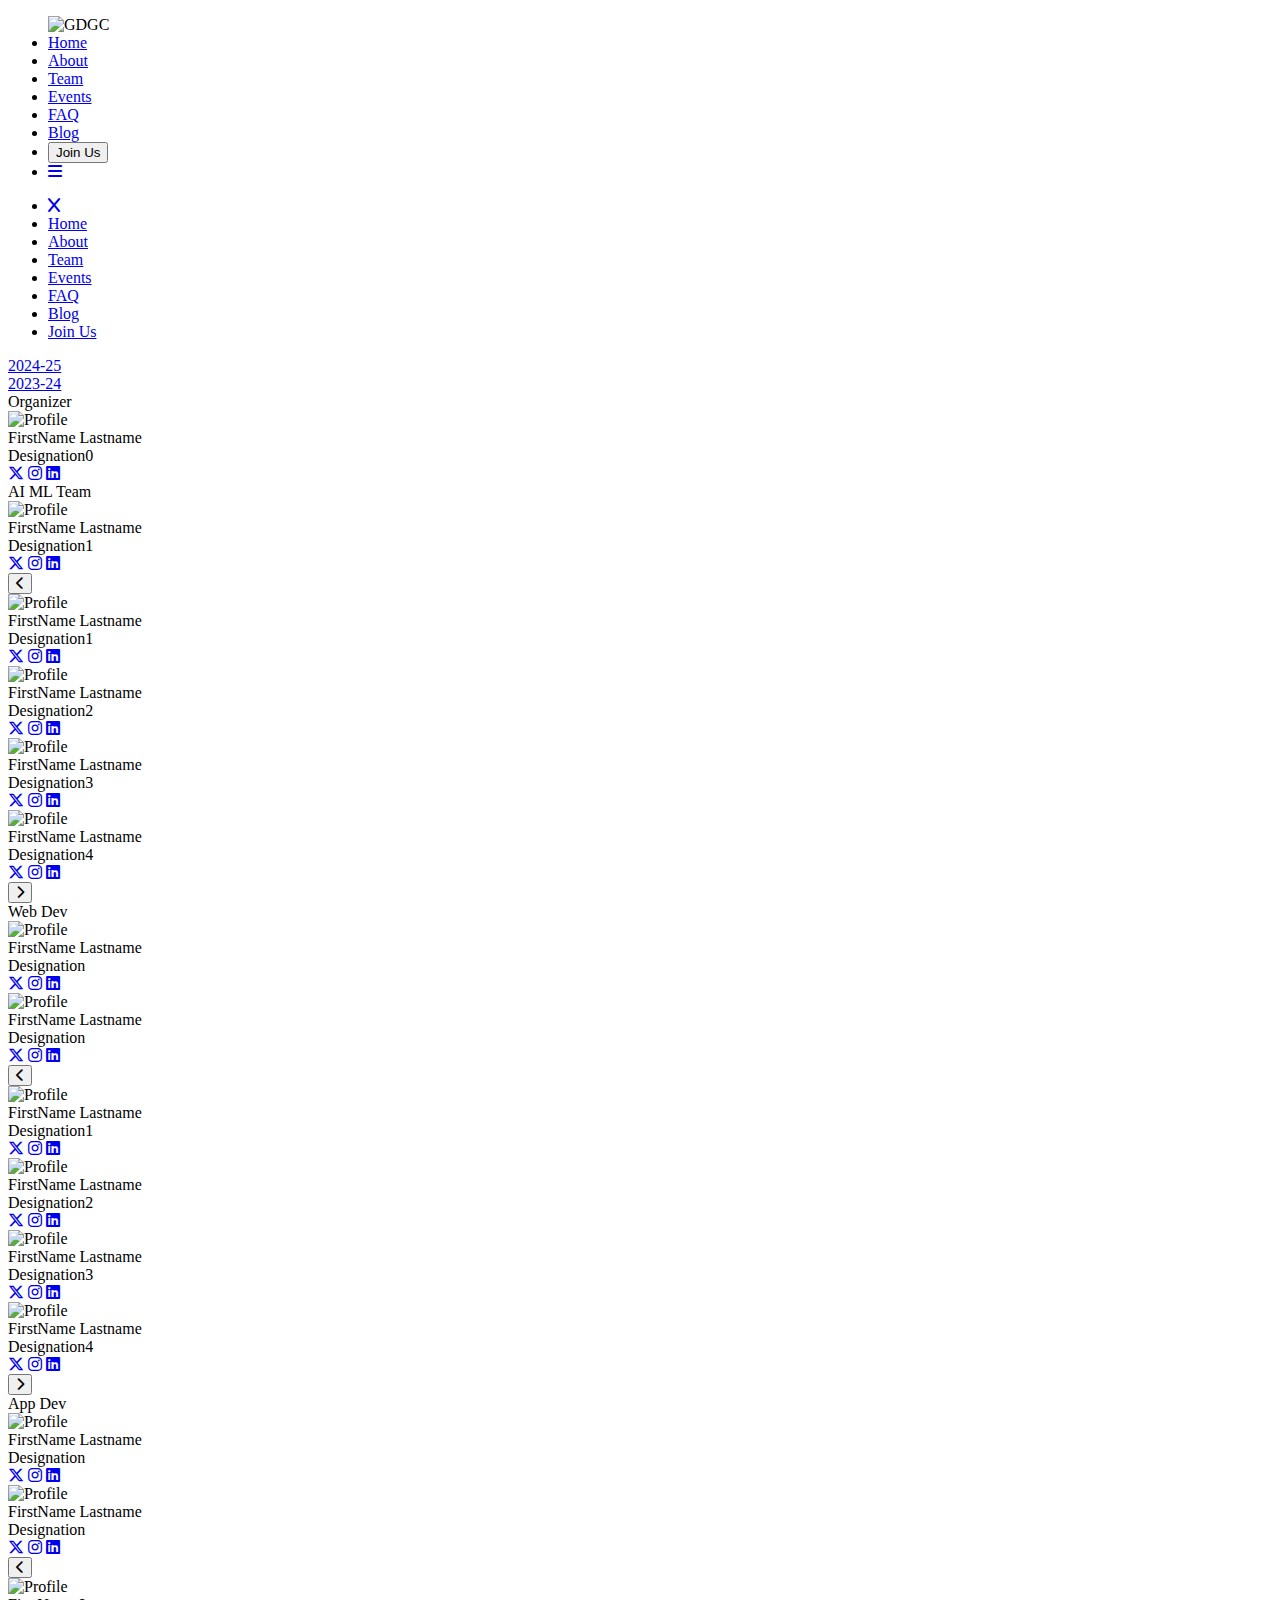
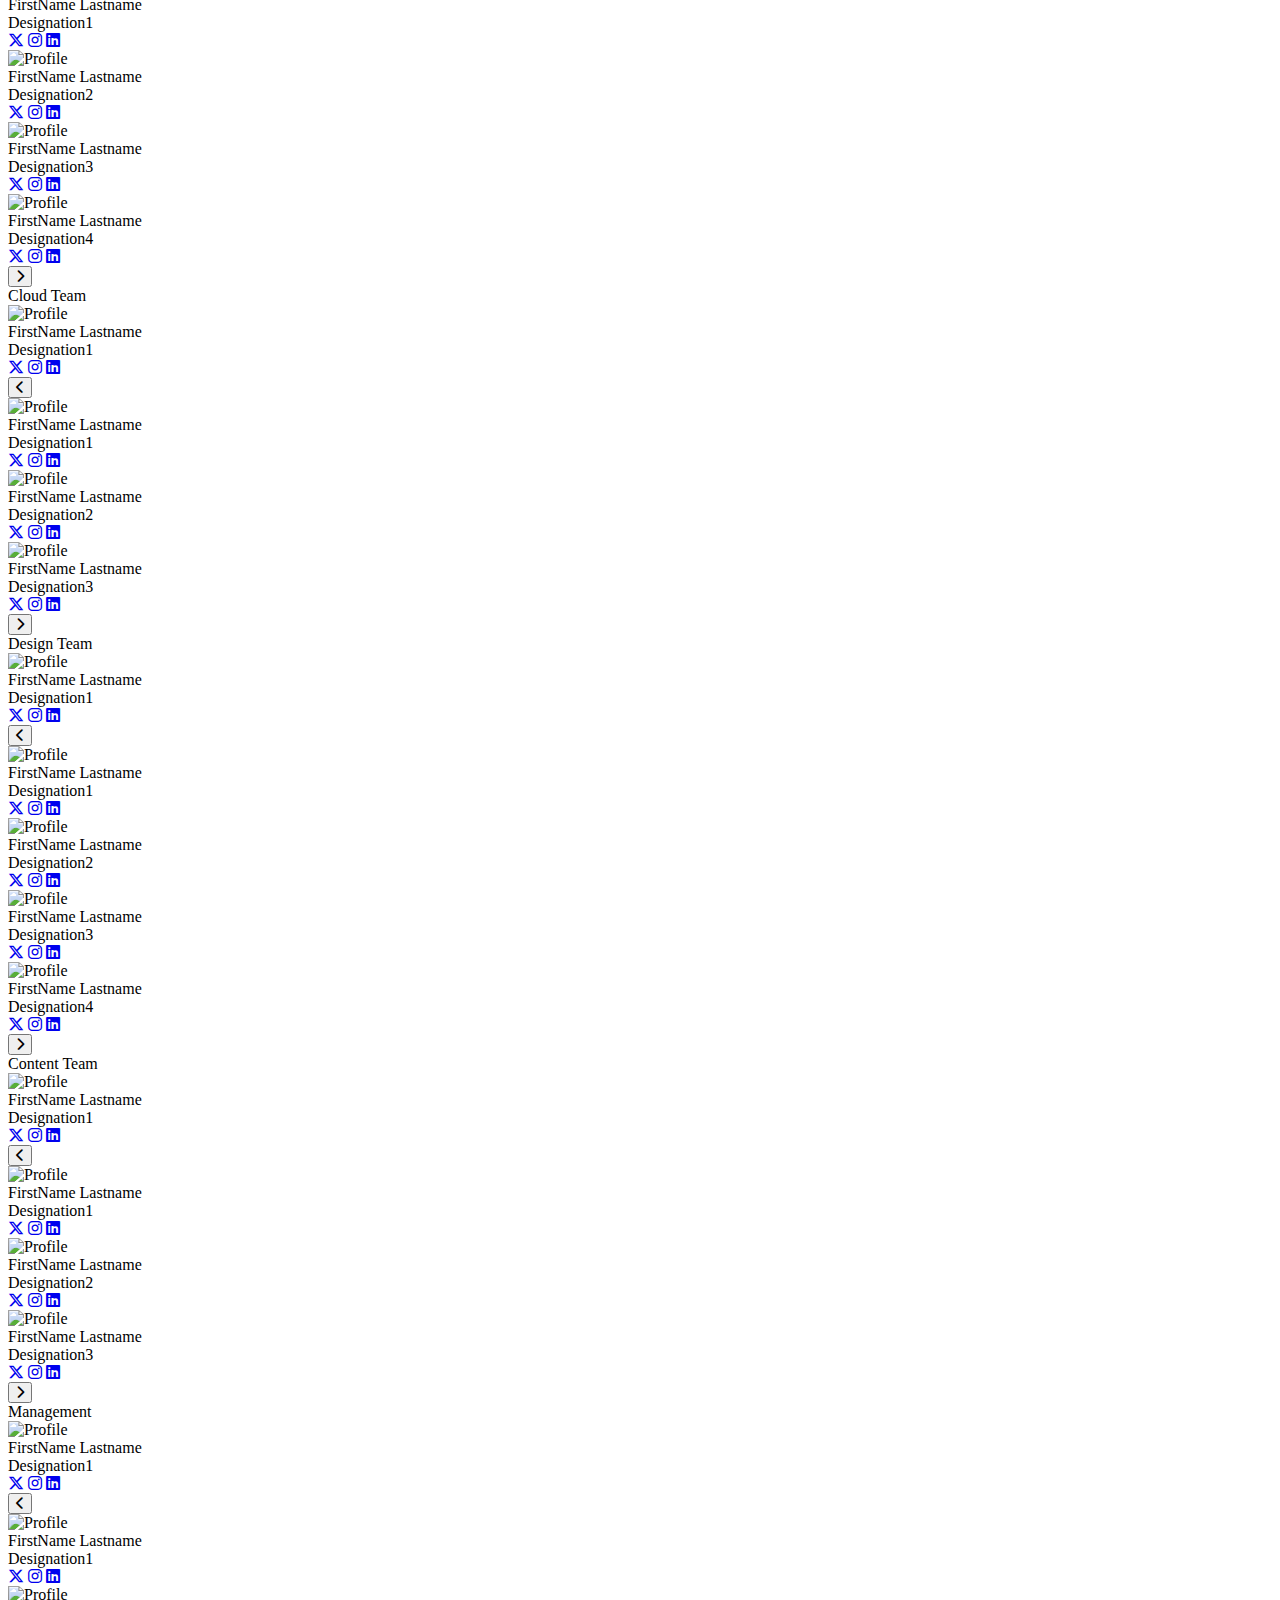
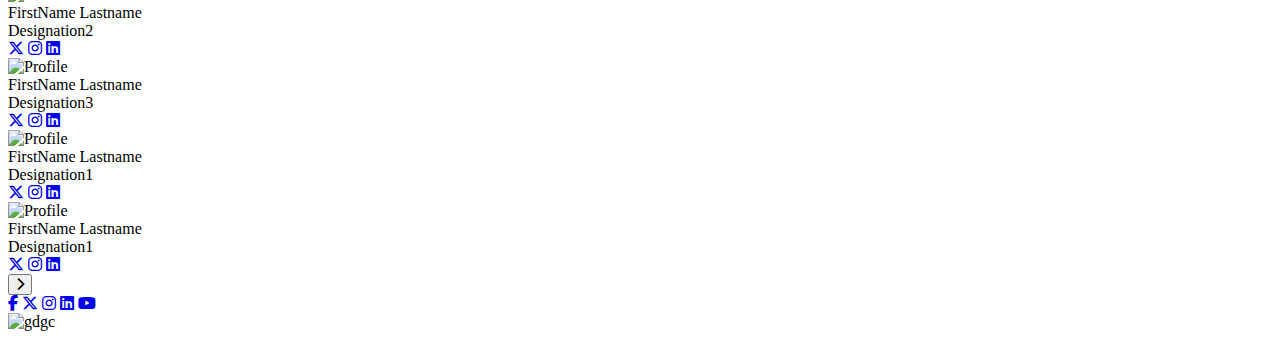
==== indexx.html @ 0f231fc0 "Update indexx.html" ====
<!DOCTYPE html>
<html lang="en">

<head>
    <meta charset="UTF-8">
    <meta name="viewport" content="width=device-width, initial-scale=1.0">
    <title>GDGC TEAM MEMBERS</title>
    <link rel="stylesheet" href="https://cdnjs.cloudflare.com/ajax/libs/font-awesome/6.7.1/css/all.min.css">
    <link rel="stylesheet" href="styles.css">
</head>

<body>

    <div class="header">
        <nav>
            <ul>
                <div class="nav-img">
                    <img src="/images/nav-photo.png" alt="GDGC" />
                </div>
                <li class="hideOnMobile"><a href="index.html" class="active">Home</a></li>
                <li class="hideOnMobile"><a href="#">About</a></li>
                <li class="hideOnMobile"><a href="#">Team</a></li>
                <li class="hideOnMobile"><a href="#">Events</a></li>
                <li class="hideOnMobile"><a href="#">FAQ</a></li>
                <li class="hideOnMobile"><a href="#">Blog</a></li>
                <li class="hideOnMobile">
                    <button>Join Us</button>
                </li>
                <li><a href="#" id="menubar"><i class="fa-solid fa-bars"></i></a></li>
            </ul>

            <ul class="sidebar">
                <li><a href="#" id="closeBtn"><i class="fa-solid fa-x"></i></a></li>
                <li><a href="#">Home</a></li>
                <li><a href="#">About</a></li>
                <li><a href="#">Team</a></li>
                <li><a href="#">Events</a></li>
                <li><a href="#">FAQ</a></li>
                <li><a href="#">Blog</a></li>
                <li><a href="#">Join Us</a></li>
            </ul>
        </nav>
    </div>

    <div class="batches">
        <div class="present">
            <a href="/indexx.html">2024-25</a>
        </div>

        <div class="past">
            <!-- <a href="/prv-batch/prv.html">2023-24</a> -->
            <a href="/prv-batch/prv.html">2023-24</a>

        </div>
    </div>

    <div class="outer-wrapper">

        <div id="wrapper">

            <!-- Organizer -->
            <div class="lead">
                <div class="card-name">
                    Organizer
                </div>

                <div class="card-container">
                    <div class="card blue-card">
                        <div class="card-img">
                            <img src="" alt="Profile">
                        </div>
                        <div class="card-txt">
                            <div class="txt-name">FirstName Lastname</div>
                            <div class="txt-designation">Designation0</div>
                            <div class="txt-logo">
                                <a href="#"><i class="fa-brands fa-x-twitter"></i></a>
                                <a href="#"><i class="fa-brands fa-instagram"></i></a>
                                <a href="#"><i class="fa-brands fa-linkedin"></i></a>
                            </div>
                        </div>
                    </div>
                </div>
            </div>


            <!-- AI-ML Team -->
            <div class="lead">
                <div class="card-name">
                    AI ML Team
                </div>

                <div class="card-container">
                    <div class="card red-card">
                        <div class="card-img">
                            <img src="" alt="Profile">
                        </div>
                        <div class="card-txt">
                            <div class="txt-name">FirstName Lastname</div>
                            <div class="txt-designation">Designation1</div>
                            <div class="txt-logo">
                                <a href="#"><i class="fa-brands fa-x-twitter"></i></a>
                                <a href="#"><i class="fa-brands fa-instagram"></i></a>
                                <a href="#"><i class="fa-brands fa-linkedin"></i></a>
                            </div>
                        </div>
                    </div>
                </div>
            </div>

            <!-- Extended Members -->
            <div class="slider-container">
                <button class="arrow left-arrow" id="left"><i class="fas fa-chevron-left"></i></button>

                <div class="cards-wrapper">
                    <div class="card">
                        <div class="card-img">
                            <img src="" alt="Profile">
                        </div>
                        <div class="card-txt">
                            <div class="txt-name">FirstName Lastname</div>
                            <div class="txt-designation">Designation1</div>
                            <div class="txt-logo">
                                <a href="#"><i class="fa-brands fa-x-twitter"></i></a>
                                <a href="#"><i class="fa-brands fa-instagram"></i></a>
                                <a href="#"><i class="fa-brands fa-linkedin"></i></a>
                            </div>
                        </div>
                    </div>

                    <div class="card">
                        <div class="card-img">
                            <img src="images/pic.jpg" alt="Profile">
                        </div>
                        <div class="card-txt">
                            <div class="txt-name">FirstName Lastname</div>
                            <div class="txt-designation">Designation2</div>
                            <div class="txt-logo">
                                <a href="#"><i class="fa-brands fa-x-twitter"></i></a>
                                <a href="#"><i class="fa-brands fa-instagram"></i></a>
                                <a href="#"><i class="fa-brands fa-linkedin"></i></a>
                            </div>
                        </div>
                    </div>

                    <div class="card">
                        <div class="card-img">
                            <img src="images/pic.jpg" alt="Profile">
                        </div>
                        <div class="card-txt">
                            <div class="txt-name">FirstName Lastname</div>
                            <div class="txt-designation">Designation3</div>
                            <div class="txt-logo">
                                <a href="#"><i class="fa-brands fa-x-twitter"></i></a>
                                <a href="#"><i class="fa-brands fa-instagram"></i></a>
                                <a href="#"><i class="fa-brands fa-linkedin"></i></a>
                            </div>
                        </div>
                    </div>

                    <div class="card">
                        <div class="card-img">
                            <img src="images/pic.jpg" alt="Profile">
                        </div>
                        <div class="card-txt">
                            <div class="txt-name">FirstName Lastname</div>
                            <div class="txt-designation">Designation4</div>
                            <div class="txt-logo">
                                <a href="#"><i class="fa-brands fa-x-twitter"></i></a>
                                <a href="#"><i class="fa-brands fa-instagram"></i></a>
                                <a href="#"><i class="fa-brands fa-linkedin"></i></a>
                            </div>
                        </div>
                    </div>

                </div>

                <button class="arrow right-arrow" id="right"><i class="fas fa-chevron-right"></i></button>
            </div>


            <!-- Web Team -->
            <div class="lead">
                <div class="card-name">
                    Web Dev
                </div>

                <div class="card-container">
                    <div class="card yellow-card">
                        <div class="card-img">
                            <img src="" alt="Profile">
                        </div>
                        <div class="card-txt">
                            <div class="txt-name">FirstName Lastname</div>
                            <div class="txt-designation">Designation</div>
                            <div class="txt-logo">
                                <a href="#"><i class="fa-brands fa-x-twitter"></i></a>
                                <a href="#"><i class="fa-brands fa-instagram"></i></a>
                                <a href="#"><i class="fa-brands fa-linkedin"></i></a>
                            </div>
                        </div>
                    </div>

                    <div class="card yellow-card">
                        <div class="card-img">
                            <img src="" alt="Profile">
                        </div>
                        <div class="card-txt">
                            <div class="txt-name">FirstName Lastname</div>
                            <div class="txt-designation">Designation</div>
                            <div class="txt-logo">
                                <a href="#"><i class="fa-brands fa-x-twitter"></i></a>
                                <a href="#"><i class="fa-brands fa-instagram"></i></a>
                                <a href="#"><i class="fa-brands fa-linkedin"></i></a>
                            </div>
                        </div>
                    </div>
                </div>


            </div>

            <!-- Extended Members -->
            <div class="slider-container">
                <button class="arrow left-arrow" id="left"><i class="fas fa-chevron-left"></i></button>

                <div class="cards-wrapper">
                    <div class="card">
                        <div class="card-img">
                            <img src="" alt="Profile">
                        </div>
                        <div class="card-txt">
                            <div class="txt-name">FirstName Lastname</div>
                            <div class="txt-designation">Designation1</div>
                            <div class="txt-logo">
                                <a href="#"><i class="fa-brands fa-x-twitter"></i></a>
                                <a href="#"><i class="fa-brands fa-instagram"></i></a>
                                <a href="#"><i class="fa-brands fa-linkedin"></i></a>
                            </div>
                        </div>
                    </div>

                    <div class="card">
                        <div class="card-img">
                            <img src="images/pic.jpg" alt="Profile">
                        </div>
                        <div class="card-txt">
                            <div class="txt-name">FirstName Lastname</div>
                            <div class="txt-designation">Designation2</div>
                            <div class="txt-logo">
                                <a href="#"><i class="fa-brands fa-x-twitter"></i></a>
                                <a href="#"><i class="fa-brands fa-instagram"></i></a>
                                <a href="#"><i class="fa-brands fa-linkedin"></i></a>
                            </div>
                        </div>
                    </div>

                    <div class="card">
                        <div class="card-img">
                            <img src="images/pic.jpg" alt="Profile">
                        </div>
                        <div class="card-txt">
                            <div class="txt-name">FirstName Lastname</div>
                            <div class="txt-designation">Designation3</div>
                            <div class="txt-logo">
                                <a href="#"><i class="fa-brands fa-x-twitter"></i></a>
                                <a href="#"><i class="fa-brands fa-instagram"></i></a>
                                <a href="#"><i class="fa-brands fa-linkedin"></i></a>
                            </div>
                        </div>
                    </div>

                    <div class="card">
                        <div class="card-img">
                            <img src="images/pic.jpg" alt="Profile">
                        </div>
                        <div class="card-txt">
                            <div class="txt-name">FirstName Lastname</div>
                            <div class="txt-designation">Designation4</div>
                            <div class="txt-logo">
                                <a href="#"><i class="fa-brands fa-x-twitter"></i></a>
                                <a href="#"><i class="fa-brands fa-instagram"></i></a>
                                <a href="#"><i class="fa-brands fa-linkedin"></i></a>
                            </div>
                        </div>
                    </div>

                </div>

                <button class="arrow right-arrow" id="right"><i class="fas fa-chevron-right"></i></button>
            </div>


            <!-- App Team -->
            <div class="lead">
                <div class="card-name">
                    App Dev
                </div>

                <div class="card-container">
                    <div class="card green-card">
                        <div class="card-img">
                            <img src="" alt="Profile">
                        </div>
                        <div class="card-txt">
                            <div class="txt-name">FirstName Lastname</div>
                            <div class="txt-designation">Designation</div>
                            <div class="txt-logo">
                                <a href="#"><i class="fa-brands fa-x-twitter"></i></a>
                                <a href="#"><i class="fa-brands fa-instagram"></i></a>
                                <a href="#"><i class="fa-brands fa-linkedin"></i></a>
                            </div>
                        </div>
                    </div>

                    <div class="card green-card">
                        <div class="card-img">
                            <img src="" alt="Profile">
                        </div>
                        <div class="card-txt">
                            <div class="txt-name">FirstName Lastname</div>
                            <div class="txt-designation">Designation</div>
                            <div class="txt-logo">
                                <a href="#"><i class="fa-brands fa-x-twitter"></i></a>
                                <a href="#"><i class="fa-brands fa-instagram"></i></a>
                                <a href="#"><i class="fa-brands fa-linkedin"></i></a>
                            </div>
                        </div>
                    </div>
                </div>


            </div>

            <!-- Extended Members -->
            <div class="slider-container">
                <button class="arrow left-arrow" id="left"><i class="fas fa-chevron-left"></i></button>

                <div class="cards-wrapper">
                    <div class="card">
                        <div class="card-img">
                            <img src="" alt="Profile">
                        </div>
                        <div class="card-txt">
                            <div class="txt-name">FirstName Lastname</div>
                            <div class="txt-designation">Designation1</div>
                            <div class="txt-logo">
                                <a href="#"><i class="fa-brands fa-x-twitter"></i></a>
                                <a href="#"><i class="fa-brands fa-instagram"></i></a>
                                <a href="#"><i class="fa-brands fa-linkedin"></i></a>
                            </div>
                        </div>
                    </div>

                    <div class="card">
                        <div class="card-img">
                            <img src="images/pic.jpg" alt="Profile">
                        </div>
                        <div class="card-txt">
                            <div class="txt-name">FirstName Lastname</div>
                            <div class="txt-designation">Designation2</div>
                            <div class="txt-logo">
                                <a href="#"><i class="fa-brands fa-x-twitter"></i></a>
                                <a href="#"><i class="fa-brands fa-instagram"></i></a>
                                <a href="#"><i class="fa-brands fa-linkedin"></i></a>
                            </div>
                        </div>
                    </div>

                    <div class="card">
                        <div class="card-img">
                            <img src="images/pic.jpg" alt="Profile">
                        </div>
                        <div class="card-txt">
                            <div class="txt-name">FirstName Lastname</div>
                            <div class="txt-designation">Designation3</div>
                            <div class="txt-logo">
                                <a href="#"><i class="fa-brands fa-x-twitter"></i></a>
                                <a href="#"><i class="fa-brands fa-instagram"></i></a>
                                <a href="#"><i class="fa-brands fa-linkedin"></i></a>
                            </div>
                        </div>
                    </div>

                    <div class="card">
                        <div class="card-img">
                            <img src="images/pic.jpg" alt="Profile">
                        </div>
                        <div class="card-txt">
                            <div class="txt-name">FirstName Lastname</div>
                            <div class="txt-designation">Designation4</div>
                            <div class="txt-logo">
                                <a href="#"><i class="fa-brands fa-x-twitter"></i></a>
                                <a href="#"><i class="fa-brands fa-instagram"></i></a>
                                <a href="#"><i class="fa-brands fa-linkedin"></i></a>
                            </div>
                        </div>
                    </div>

                </div>

                <button class="arrow right-arrow" id="right"><i class="fas fa-chevron-right"></i></button>
            </div>


            <!-- Cloud Team -->
            <div class="lead">
                <div class="card-name">
                    Cloud Team
                </div>

                <div class="card-container">
                    <div class="card blue-card">
                        <div class="card-img">
                            <img src="" alt="Profile">
                        </div>
                        <div class="card-txt">
                            <div class="txt-name">FirstName Lastname</div>
                            <div class="txt-designation">Designation1</div>
                            <div class="txt-logo">
                                <a href="#"><i class="fa-brands fa-x-twitter"></i></a>
                                <a href="#"><i class="fa-brands fa-instagram"></i></a>
                                <a href="#"><i class="fa-brands fa-linkedin"></i></a>
                            </div>
                        </div>
                    </div>
                </div>
            </div>

            <!-- Extended Members -->
            <div class="slider-container">
                <button class="arrow left-arrow" id="left"><i class="fas fa-chevron-left"></i></button>

                <div class="cards-wrapper">
                    <div class="card">
                        <div class="card-img">
                            <img src="" alt="Profile">
                        </div>
                        <div class="card-txt">
                            <div class="txt-name">FirstName Lastname</div>
                            <div class="txt-designation">Designation1</div>
                            <div class="txt-logo">
                                <a href="#"><i class="fa-brands fa-x-twitter"></i></a>
                                <a href="#"><i class="fa-brands fa-instagram"></i></a>
                                <a href="#"><i class="fa-brands fa-linkedin"></i></a>
                            </div>
                        </div>
                    </div>

                    <div class="card">
                        <div class="card-img">
                            <img src="images/pic.jpg" alt="Profile">
                        </div>
                        <div class="card-txt">
                            <div class="txt-name">FirstName Lastname</div>
                            <div class="txt-designation">Designation2</div>
                            <div class="txt-logo">
                                <a href="#"><i class="fa-brands fa-x-twitter"></i></a>
                                <a href="#"><i class="fa-brands fa-instagram"></i></a>
                                <a href="#"><i class="fa-brands fa-linkedin"></i></a>
                            </div>
                        </div>
                    </div>

                    <div class="card">
                        <div class="card-img">
                            <img src="images/pic.jpg" alt="Profile">
                        </div>
                        <div class="card-txt">
                            <div class="txt-name">FirstName Lastname</div>
                            <div class="txt-designation">Designation3</div>
                            <div class="txt-logo">
                                <a href="#"><i class="fa-brands fa-x-twitter"></i></a>
                                <a href="#"><i class="fa-brands fa-instagram"></i></a>
                                <a href="#"><i class="fa-brands fa-linkedin"></i></a>
                            </div>
                        </div>
                    </div>
                </div>

                <button class="arrow right-arrow" id="right"><i class="fas fa-chevron-right"></i></button>
            </div>


            <!-- Design Team -->
            <div class="lead">
                <div class="card-name">
                    Design Team
                </div>

                <div class="card-container">
                    <div class="card yellow-card">
                        <div class="card-img">
                            <img src="" alt="Profile">
                        </div>
                        <div class="card-txt">
                            <div class="txt-name">FirstName Lastname</div>
                            <div class="txt-designation">Designation1</div>
                            <div class="txt-logo">
                                <a href="#"><i class="fa-brands fa-x-twitter"></i></a>
                                <a href="#"><i class="fa-brands fa-instagram"></i></a>
                                <a href="#"><i class="fa-brands fa-linkedin"></i></a>
                            </div>
                        </div>
                    </div>
                </div>
            </div>

            <!-- Extended Members -->
            <div class="slider-container">
                <button class="arrow left-arrow" id="left"><i class="fas fa-chevron-left"></i></button>

                <div class="cards-wrapper">
                    <div class="card">
                        <div class="card-img">
                            <img src="" alt="Profile">
                        </div>
                        <div class="card-txt">
                            <div class="txt-name">FirstName Lastname</div>
                            <div class="txt-designation">Designation1</div>
                            <div class="txt-logo">
                                <a href="#"><i class="fa-brands fa-x-twitter"></i></a>
                                <a href="#"><i class="fa-brands fa-instagram"></i></a>
                                <a href="#"><i class="fa-brands fa-linkedin"></i></a>
                            </div>
                        </div>
                    </div>

                    <div class="card">
                        <div class="card-img">
                            <img src="images/pic.jpg" alt="Profile">
                        </div>
                        <div class="card-txt">
                            <div class="txt-name">FirstName Lastname</div>
                            <div class="txt-designation">Designation2</div>
                            <div class="txt-logo">
                                <a href="#"><i class="fa-brands fa-x-twitter"></i></a>
                                <a href="#"><i class="fa-brands fa-instagram"></i></a>
                                <a href="#"><i class="fa-brands fa-linkedin"></i></a>
                            </div>
                        </div>
                    </div>

                    <div class="card">
                        <div class="card-img">
                            <img src="images/pic.jpg" alt="Profile">
                        </div>
                        <div class="card-txt">
                            <div class="txt-name">FirstName Lastname</div>
                            <div class="txt-designation">Designation3</div>
                            <div class="txt-logo">
                                <a href="#"><i class="fa-brands fa-x-twitter"></i></a>
                                <a href="#"><i class="fa-brands fa-instagram"></i></a>
                                <a href="#"><i class="fa-brands fa-linkedin"></i></a>
                            </div>
                        </div>
                    </div>

                    <div class="card">
                        <div class="card-img">
                            <img src="images/pic.jpg" alt="Profile">
                        </div>
                        <div class="card-txt">
                            <div class="txt-name">FirstName Lastname</div>
                            <div class="txt-designation">Designation4</div>
                            <div class="txt-logo">
                                <a href="#"><i class="fa-brands fa-x-twitter"></i></a>
                                <a href="#"><i class="fa-brands fa-instagram"></i></a>
                                <a href="#"><i class="fa-brands fa-linkedin"></i></a>
                            </div>
                        </div>
                    </div>

                </div>

                <button class="arrow right-arrow" id="right"><i class="fas fa-chevron-right"></i></button>
            </div>


            <!-- Content Team -->
            <div class="lead">
                <div class="card-name">
                    Content Team
                </div>

                <div class="card-container">
                    <div class="card red-card">
                        <div class="card-img">
                            <img src="" alt="Profile">
                        </div>
                        <div class="card-txt">
                            <div class="txt-name">FirstName Lastname</div>
                            <div class="txt-designation">Designation1</div>
                            <div class="txt-logo">
                                <a href="#"><i class="fa-brands fa-x-twitter"></i></a>
                                <a href="#"><i class="fa-brands fa-instagram"></i></a>
                                <a href="#"><i class="fa-brands fa-linkedin"></i></a>
                            </div>
                        </div>
                    </div>
                </div>
            </div>

            <!-- Extended Members -->
            <div class="slider-container">
                <button class="arrow left-arrow" id="left"><i class="fas fa-chevron-left"></i></button>

                <div class="cards-wrapper">
                    <div class="card">
                        <div class="card-img">
                            <img src="" alt="Profile">
                        </div>
                        <div class="card-txt">
                            <div class="txt-name">FirstName Lastname</div>
                            <div class="txt-designation">Designation1</div>
                            <div class="txt-logo">
                                <a href="#"><i class="fa-brands fa-x-twitter"></i></a>
                                <a href="#"><i class="fa-brands fa-instagram"></i></a>
                                <a href="#"><i class="fa-brands fa-linkedin"></i></a>
                            </div>
                        </div>
                    </div>

                    <div class="card">
                        <div class="card-img">
                            <img src="images/pic.jpg" alt="Profile">
                        </div>
                        <div class="card-txt">
                            <div class="txt-name">FirstName Lastname</div>
                            <div class="txt-designation">Designation2</div>
                            <div class="txt-logo">
                                <a href="#"><i class="fa-brands fa-x-twitter"></i></a>
                                <a href="#"><i class="fa-brands fa-instagram"></i></a>
                                <a href="#"><i class="fa-brands fa-linkedin"></i></a>
                            </div>
                        </div>
                    </div>

                    <div class="card">
                        <div class="card-img">
                            <img src="images/pic.jpg" alt="Profile">
                        </div>
                        <div class="card-txt">
                            <div class="txt-name">FirstName Lastname</div>
                            <div class="txt-designation">Designation3</div>
                            <div class="txt-logo">
                                <a href="#"><i class="fa-brands fa-x-twitter"></i></a>
                                <a href="#"><i class="fa-brands fa-instagram"></i></a>
                                <a href="#"><i class="fa-brands fa-linkedin"></i></a>
                            </div>
                        </div>
                    </div>
                </div>

                <button class="arrow right-arrow" id="right"><i class="fas fa-chevron-right"></i></button>
            </div>


            <!-- Management Team -->
            <div class="lead">
                <div class="card-name">
                    Management
                </div>

                <div class="card-container">
                    <div class="card green-card">
                        <div class="card-img">
                            <img src="" alt="Profile">
                        </div>
                        <div class="card-txt">
                            <div class="txt-name">FirstName Lastname</div>
                            <div class="txt-designation">Designation1</div>
                            <div class="txt-logo">
                                <a href="#"><i class="fa-brands fa-x-twitter"></i></a>
                                <a href="#"><i class="fa-brands fa-instagram"></i></a>
                                <a href="#"><i class="fa-brands fa-linkedin"></i></a>
                            </div>
                        </div>
                    </div>
                </div>
            </div>

            <!-- Extended Members -->
            <div class="slider-container">
                <button class="arrow left-arrow" id="left"><i class="fas fa-chevron-left"></i></button>

                <div class="cards-wrapper">
                    <div class="card">
                        <div class="card-img">
                            <img src="" alt="Profile">
                        </div>
                        <div class="card-txt">
                            <div class="txt-name">FirstName Lastname</div>
                            <div class="txt-designation">Designation1</div>
                            <div class="txt-logo">
                                <a href="#"><i class="fa-brands fa-x-twitter"></i></a>
                                <a href="#"><i class="fa-brands fa-instagram"></i></a>
                                <a href="#"><i class="fa-brands fa-linkedin"></i></a>
                            </div>
                        </div>
                    </div>

                    <div class="card">
                        <div class="card-img">
                            <img src="images/pic.jpg" alt="Profile">
                        </div>
                        <div class="card-txt">
                            <div class="txt-name">FirstName Lastname</div>
                            <div class="txt-designation">Designation2</div>
                            <div class="txt-logo">
                                <a href="#"><i class="fa-brands fa-x-twitter"></i></a>
                                <a href="#"><i class="fa-brands fa-instagram"></i></a>
                                <a href="#"><i class="fa-brands fa-linkedin"></i></a>
                            </div>
                        </div>
                    </div>

                    <div class="card">
                        <div class="card-img">
                            <img src="images/pic.jpg" alt="Profile">
                        </div>
                        <div class="card-txt">
                            <div class="txt-name">FirstName Lastname</div>
                            <div class="txt-designation">Designation3</div>
                            <div class="txt-logo">
                                <a href="#"><i class="fa-brands fa-x-twitter"></i></a>
                                <a href="#"><i class="fa-brands fa-instagram"></i></a>
                                <a href="#"><i class="fa-brands fa-linkedin"></i></a>
                            </div>
                        </div>
                    </div>

                    <div class="card">
                        <div class="card-img">
                            <img src="" alt="Profile">
                        </div>
                        <div class="card-txt">
                            <div class="txt-name">FirstName Lastname</div>
                            <div class="txt-designation">Designation1</div>
                            <div class="txt-logo">
                                <a href="#"><i class="fa-brands fa-x-twitter"></i></a>
                                <a href="#"><i class="fa-brands fa-instagram"></i></a>
                                <a href="#"><i class="fa-brands fa-linkedin"></i></a>
                            </div>
                        </div>
                    </div>

                    <div class="card">
                        <div class="card-img">
                            <img src="" alt="Profile">
                        </div>
                        <div class="card-txt">
                            <div class="txt-name">FirstName Lastname</div>
                            <div class="txt-designation">Designation1</div>
                            <div class="txt-logo">
                                <a href="#"><i class="fa-brands fa-x-twitter"></i></a>
                                <a href="#"><i class="fa-brands fa-instagram"></i></a>
                                <a href="#"><i class="fa-brands fa-linkedin"></i></a>
                            </div>
                        </div>
                    </div>
                </div>

                <button class="arrow right-arrow" id="right"><i class="fas fa-chevron-right"></i></button>
            </div>

        </div>

    </div>

    <div class="footer">
        <div class="footer-icons">
            <a href="#"><i class="fa-brands fa-facebook-f"></i></a>
            <a href="#"><i class="fa-brands fa-x-twitter"></i></a>
            <a href="#"><i class="fa-brands fa-instagram"></i></a>
            <a href="#"><i class="fa-brands fa-linkedin"></i></a>
            <a href="#"><i class="fa-brands fa-youtube"></i></a>
        </div>
        <div class="footer-pic">
            <img src="images/footer-pic.png" alt="gdgc">
        </div>
    </div>

    <script src="scriptt.js"></script>

</body>

</html>
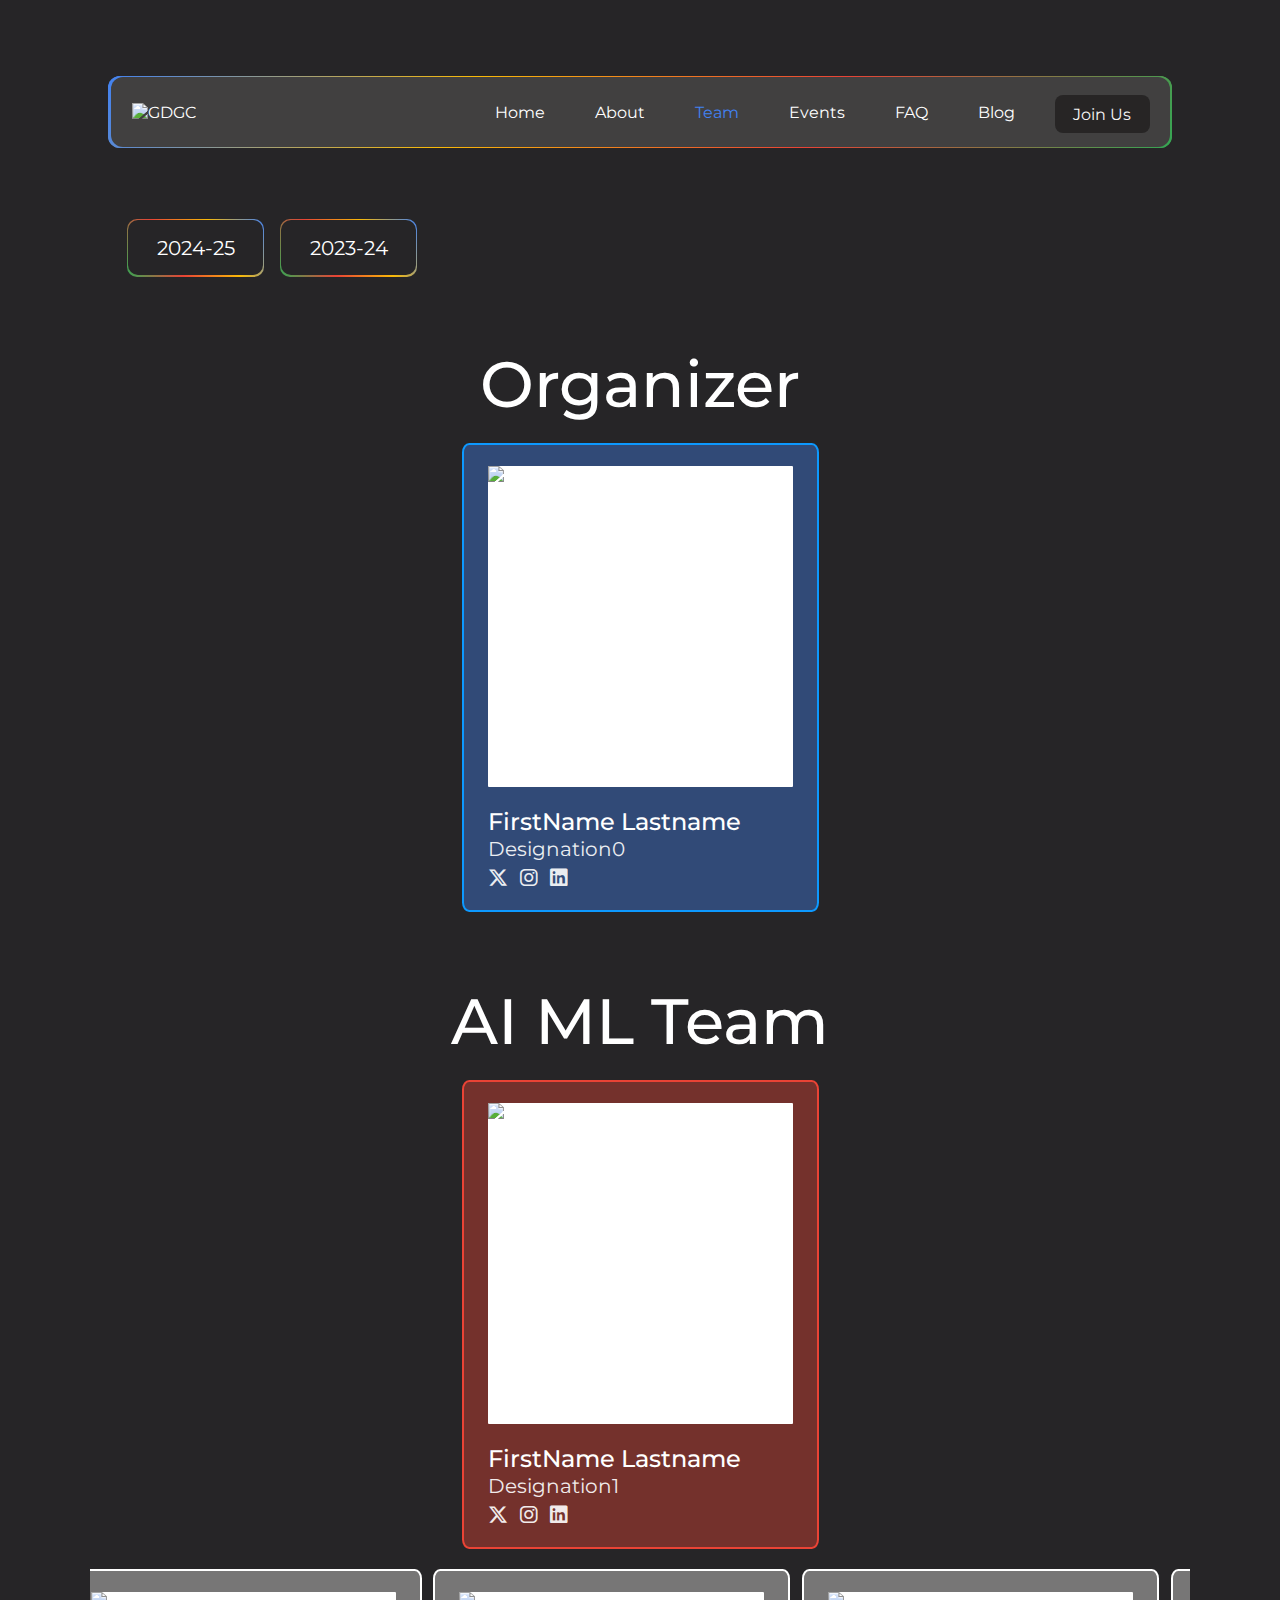
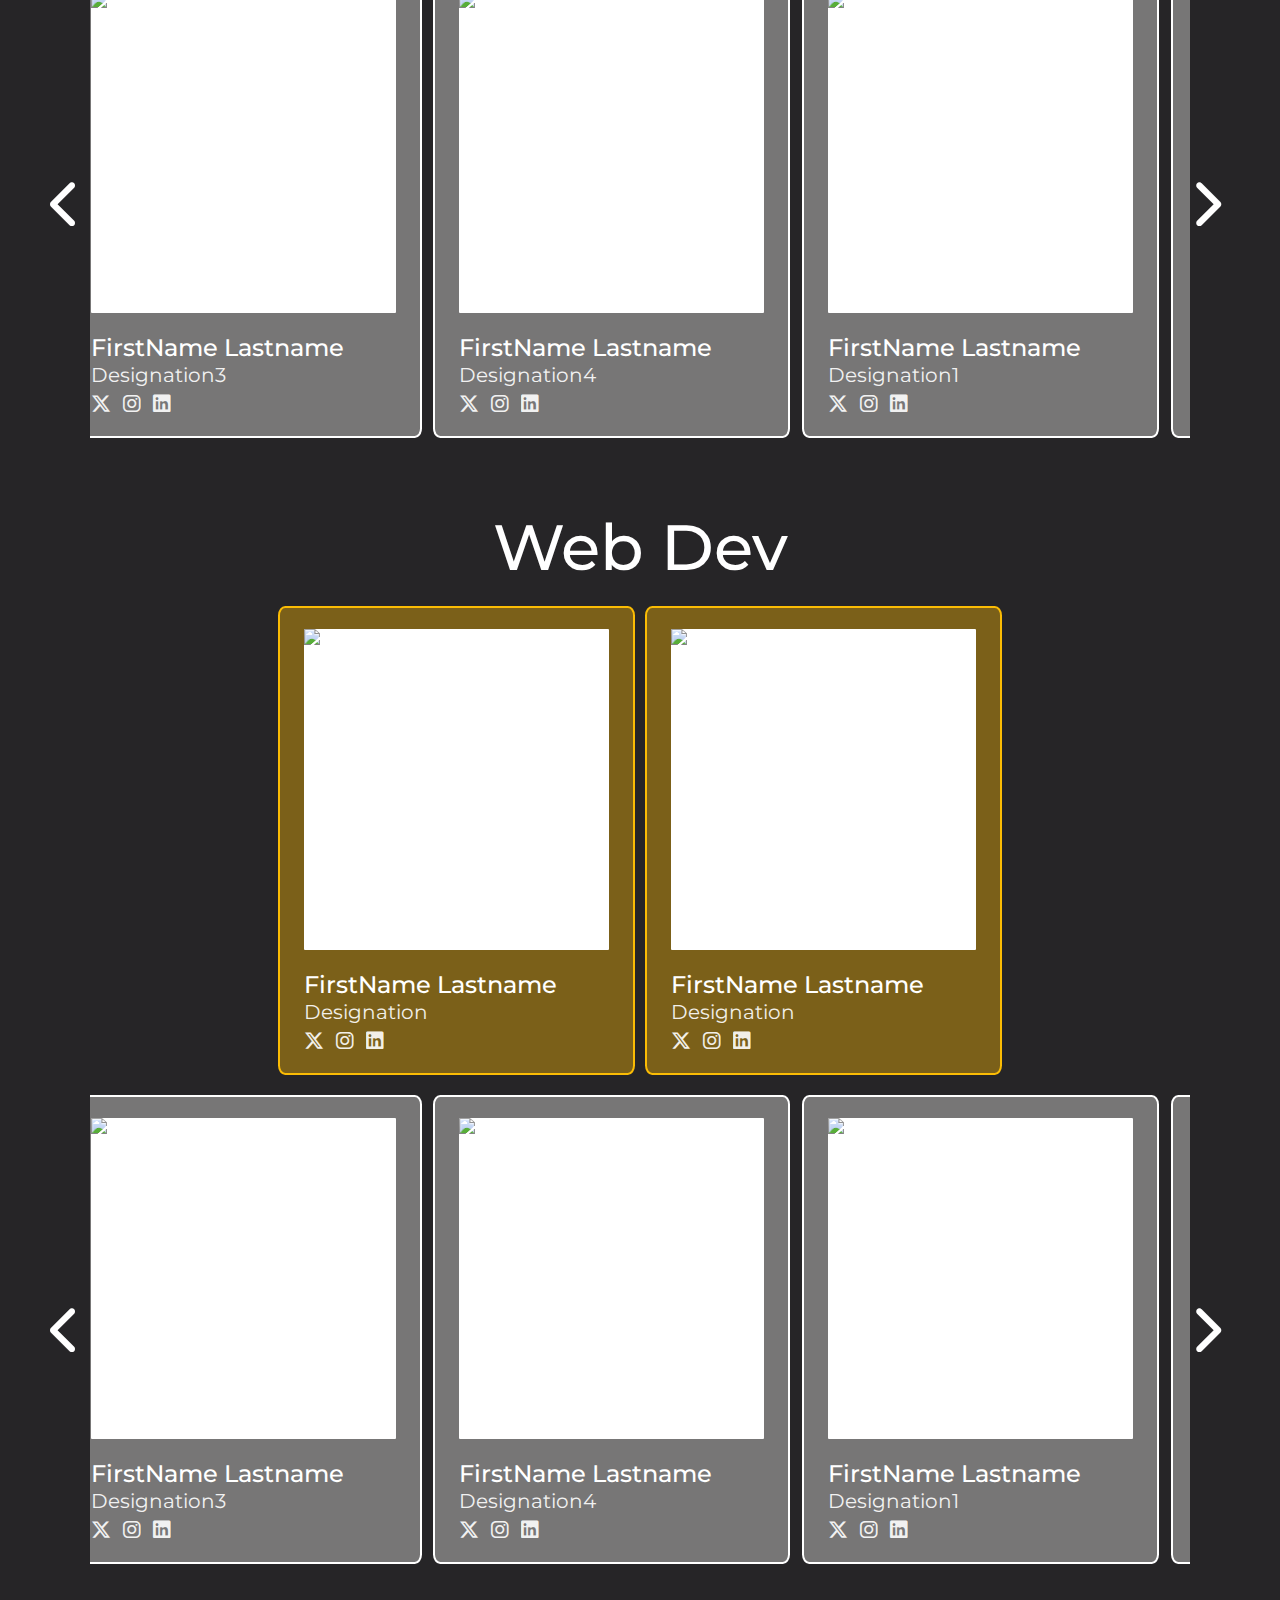
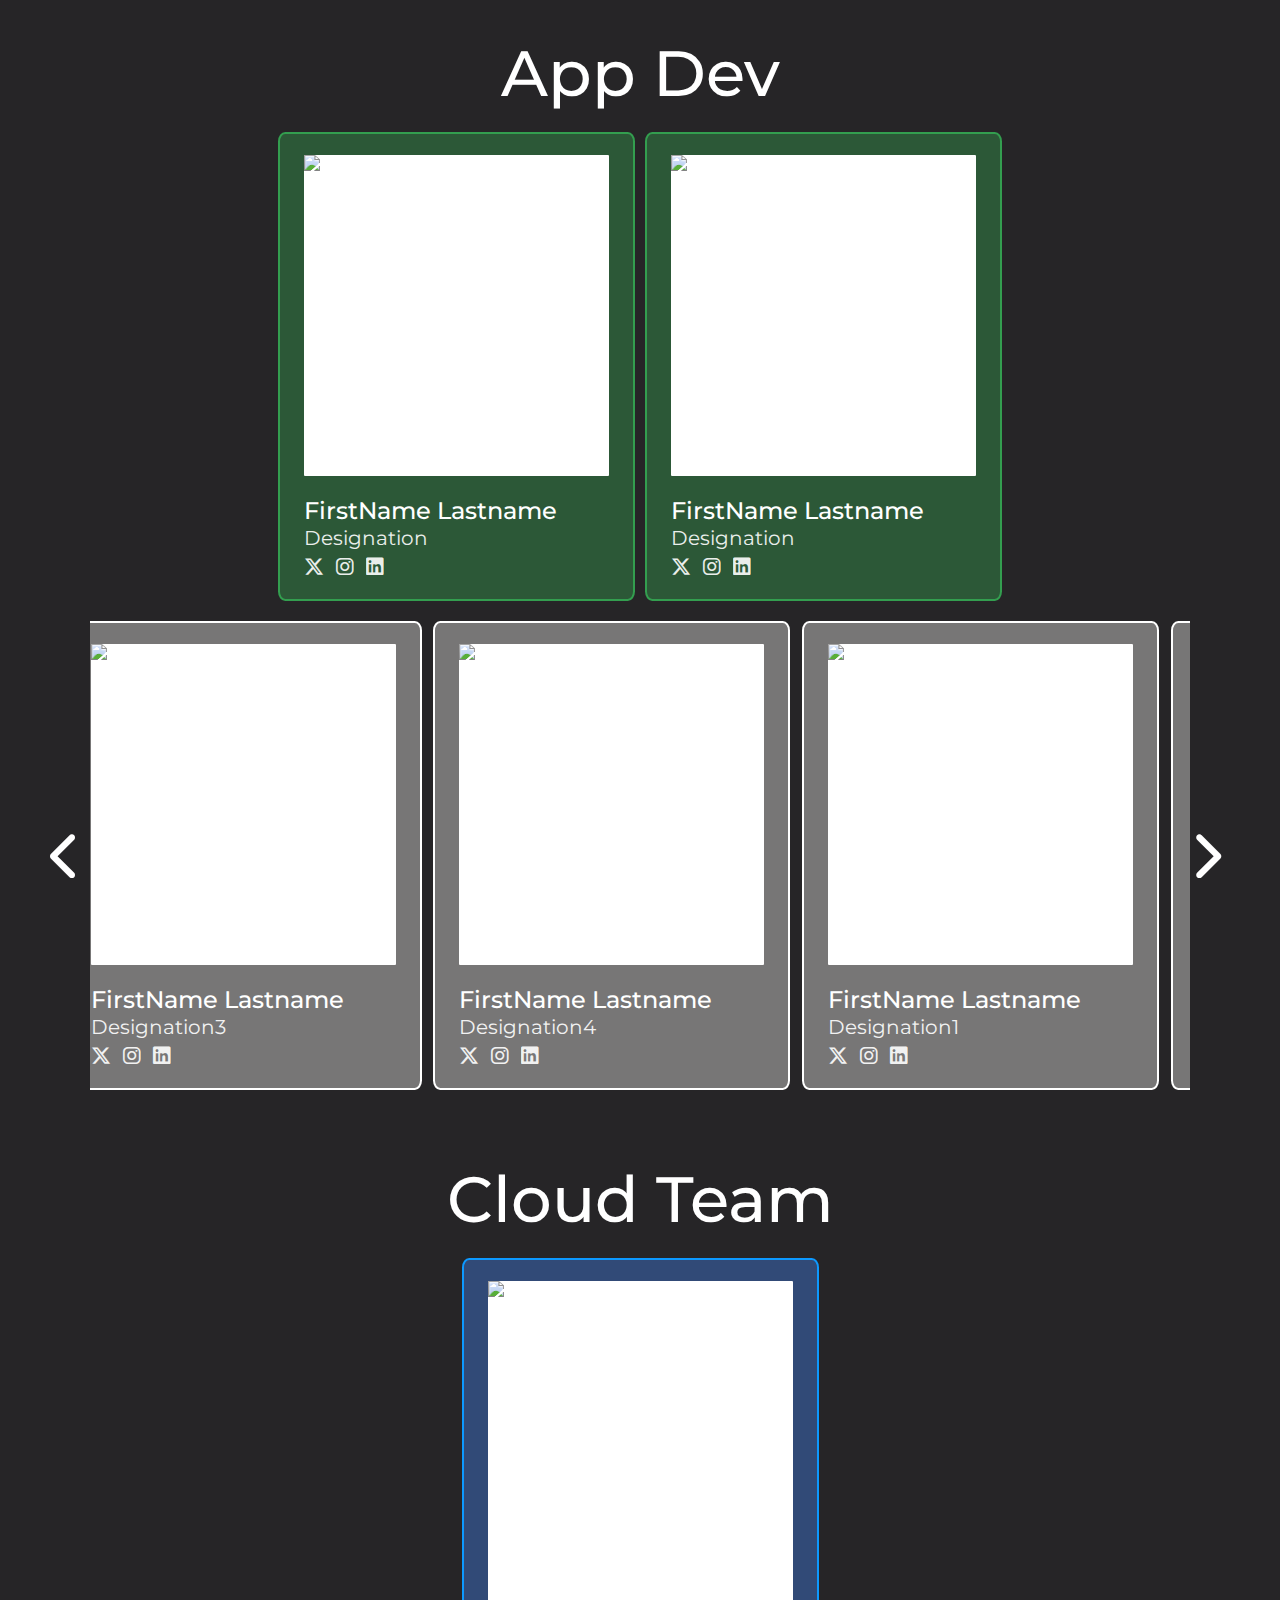
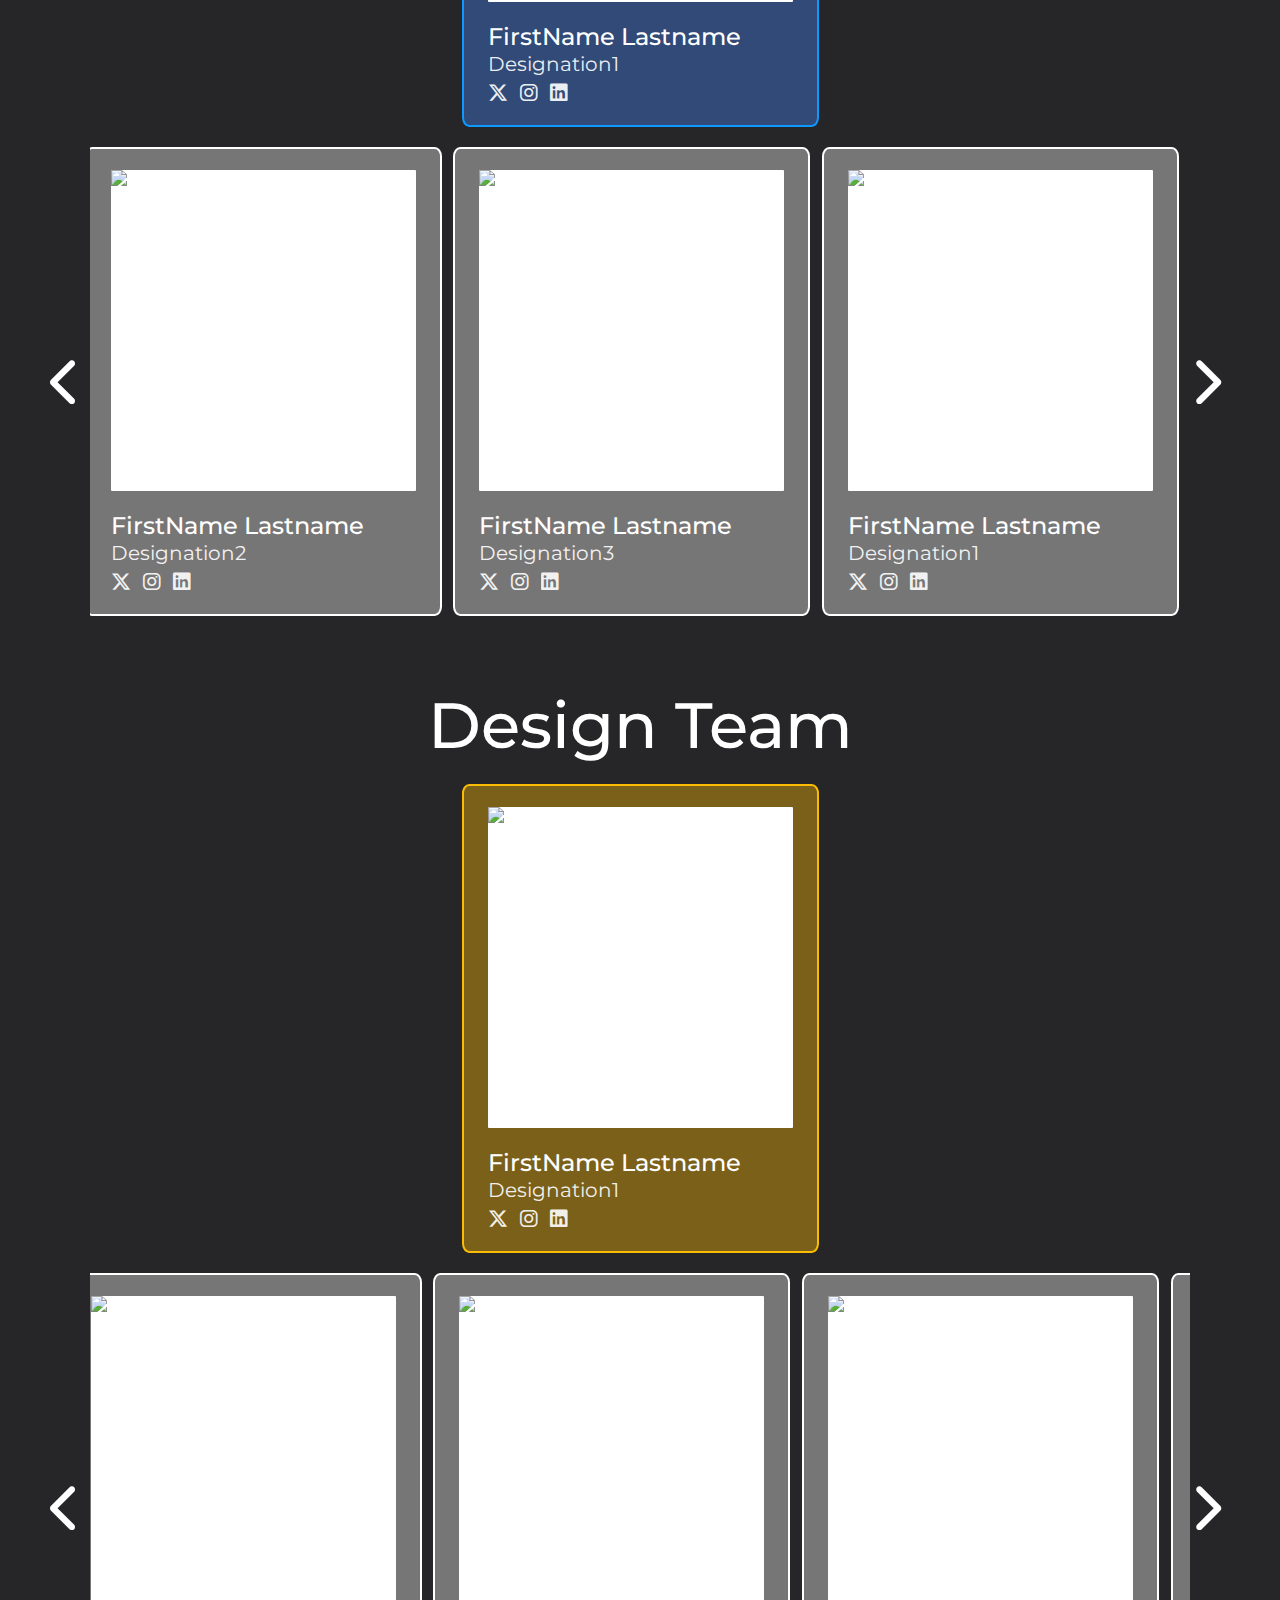
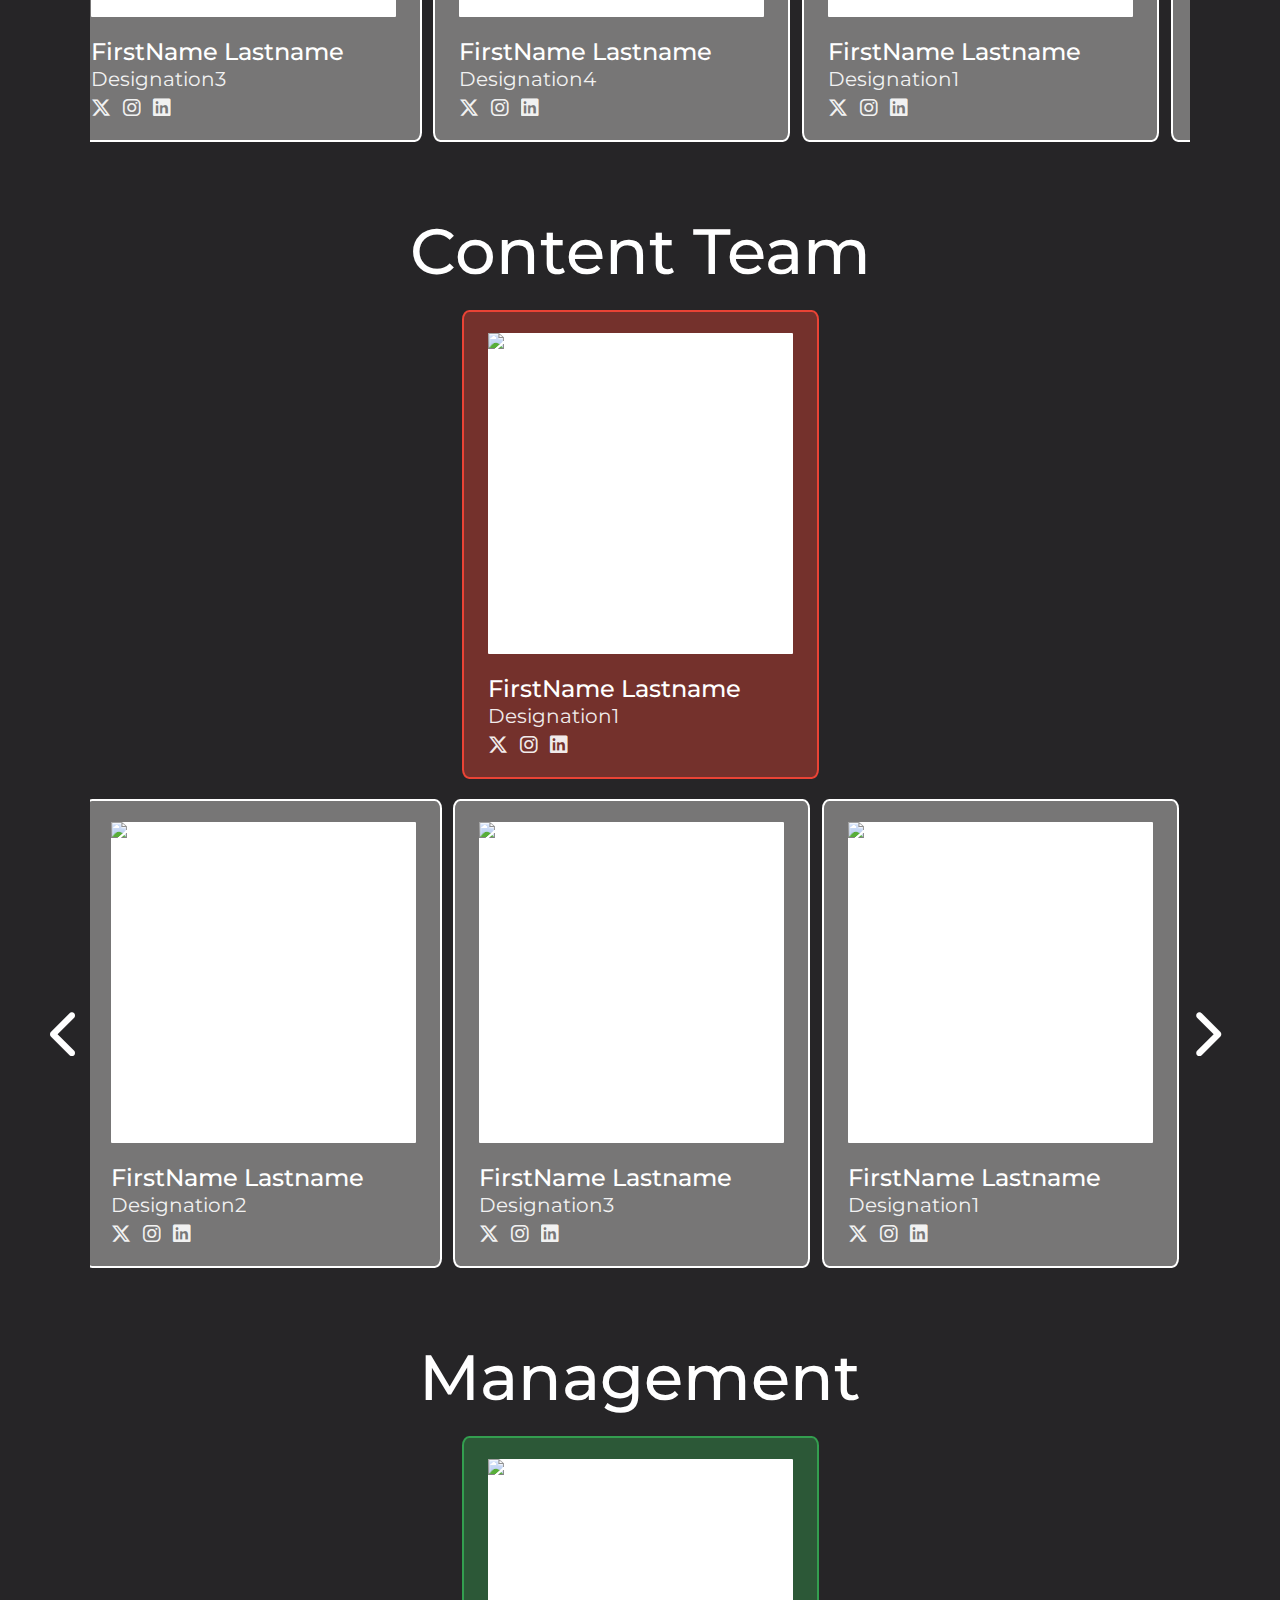
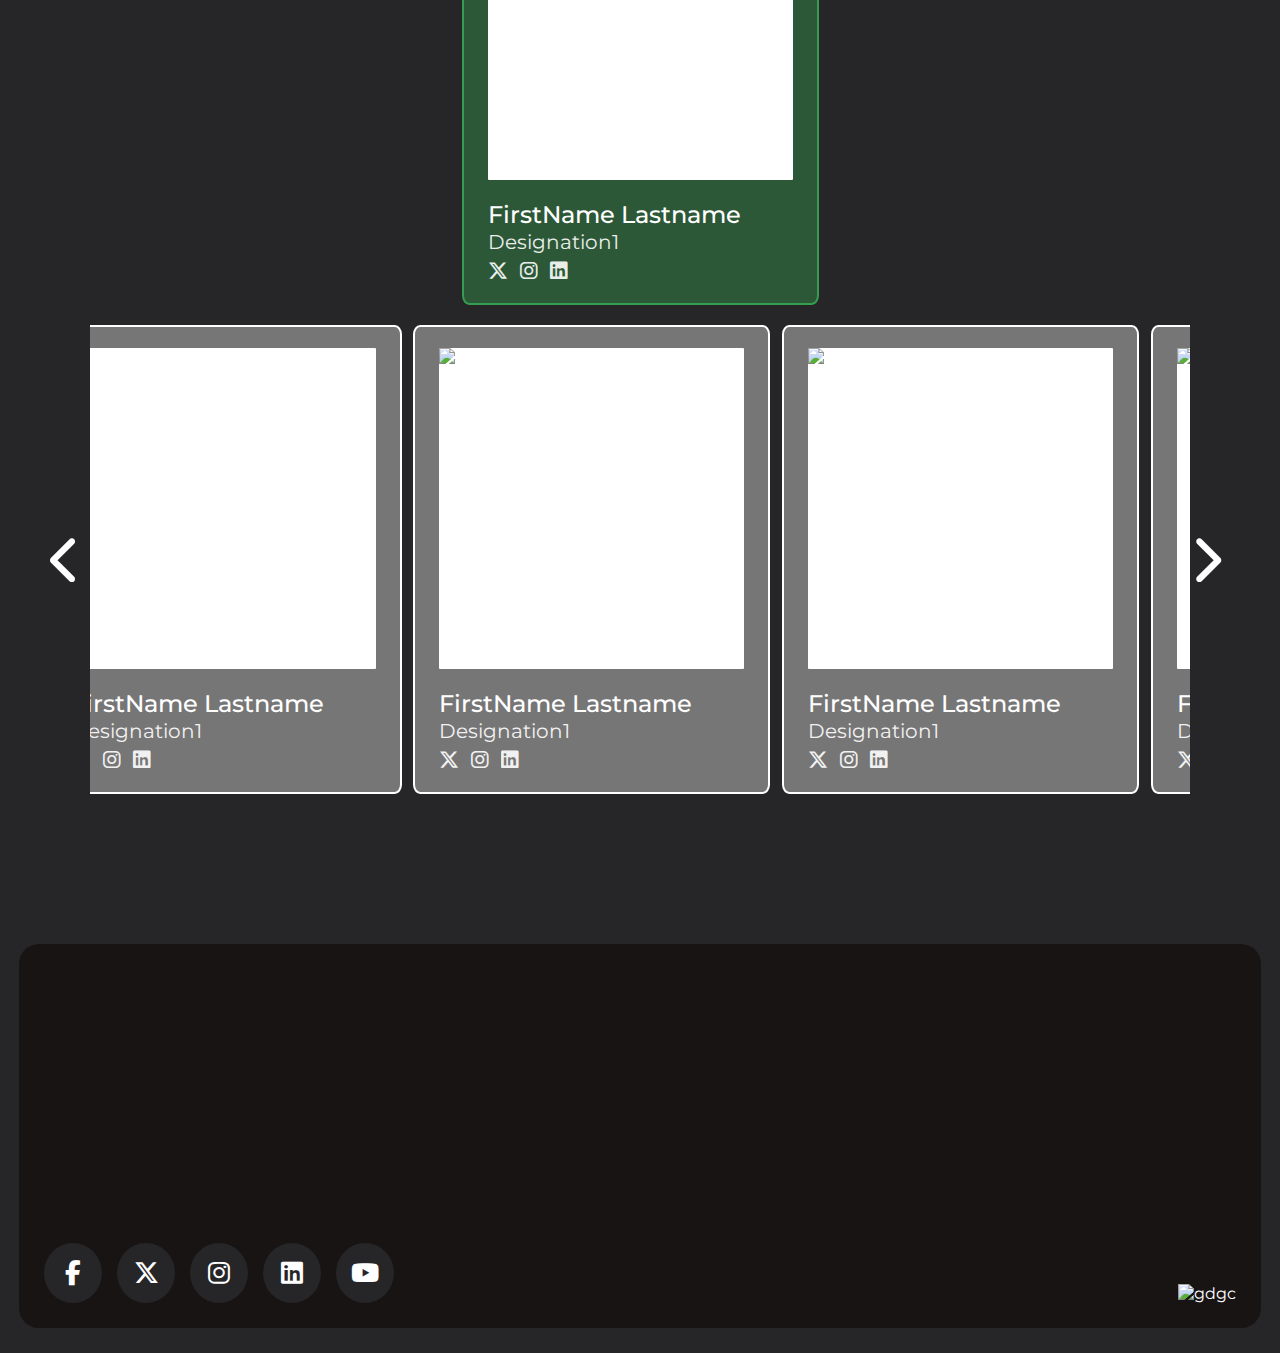
==== commit e0548311: "Initial commit" ====
--- a/indexx.html
+++ b/indexx.html
@@ -15,11 +15,11 @@
         <nav>
             <ul>
                 <div class="nav-img">
-                    <img src="/images/nav-photo.png" alt="GDGC" />
-                </div>
-                <li class="hideOnMobile"><a href="index.html" class="active">Home</a></li>
+                    <img src="./images/nav-photo.png" alt="GDGC" />
+                </div>
+                <li class="hideOnMobile"><a href="./index.html">Home</a></li>
                 <li class="hideOnMobile"><a href="#">About</a></li>
-                <li class="hideOnMobile"><a href="#">Team</a></li>
+                <li class="hideOnMobile"><a href="indexx.html" class="active">Team</a></li>
                 <li class="hideOnMobile"><a href="#">Events</a></li>
                 <li class="hideOnMobile"><a href="#">FAQ</a></li>
                 <li class="hideOnMobile"><a href="#">Blog</a></li>
@@ -31,9 +31,9 @@
 
             <ul class="sidebar">
                 <li><a href="#" id="closeBtn"><i class="fa-solid fa-x"></i></a></li>
-                <li><a href="#">Home</a></li>
+                <li><a href="index.html">Home</a></li>
                 <li><a href="#">About</a></li>
-                <li><a href="#">Team</a></li>
+                <li><a href="indexx.html" class="active">Team</a></li>
                 <li><a href="#">Events</a></li>
                 <li><a href="#">FAQ</a></li>
                 <li><a href="#">Blog</a></li>
@@ -44,13 +44,11 @@
 
     <div class="batches">
         <div class="present">
-            <a href="/indexx.html">2024-25</a>
+            <a href="indexx.html">2024-25</a>
         </div>
 
         <div class="past">
-            <!-- <a href="/prv-batch/prv.html">2023-24</a> -->
-            <a href="/prv-batch/prv.html">2023-24</a>
-
+            <a href="./prv-batch/prv.html">2023-24</a>
         </div>
     </div>
 
@@ -767,7 +765,7 @@
 
     </div>
 
-    <div class="footer">
+    <div class="footer ">
         <div class="footer-icons">
             <a href="#"><i class="fa-brands fa-facebook-f"></i></a>
             <a href="#"><i class="fa-brands fa-x-twitter"></i></a>
--- a/styles.css
+++ b/styles.css
@@ -0,0 +1,862 @@
+@import url('https://fonts.googleapis.com/css2?family=Montserrat:ital,wght@0,100..900;1,100..900&family=Poppins:ital,wght@0,100;0,200;0,300;0,400;0,500;0,600;0,700;0,800;0,900;1,100;1,200;1,300;1,400;1,500;1,600;1,700;1,800;1,900&display=swap');
+
+*{
+    margin: 0;
+    padding: 0;
+    font-family: "Montserrat", sans-serif;
+    scroll-behavior: smooth;
+}
+
+:root {
+    --bg-color: rgb(38, 37, 39);
+    --txt-color: rgb(255, 255, 255);
+    --footerBg: rgb(25, 20, 20);
+
+}
+
+.lightMode {
+    --bg-color: rgb(255, 255, 255);
+    --txt-color: rgb(39, 37, 37);
+    --footerBg: rgb(232, 232, 232);
+
+}
+
+body{
+    min-height: 100vh;
+    background-color: var(--bg-color);
+    color: var(--txt-color);
+}
+
+.header{
+    position: sticky;
+    top: 3%;
+    z-index: 99;
+}
+
+nav{
+    background-color: rgb(65, 64, 64);
+    padding: 10px 5px 0px 30px;
+    width: 80%;
+    height: 60px;
+    position: relative;
+    top: 50px;
+    margin-left: auto;
+    margin-right: auto;
+    border-radius: 12px;
+}
+
+nav::after, 
+nav::before{
+    content: "";
+    position: absolute;
+    height: 104%;
+    width: 100.4%;
+    background-image: linear-gradient(
+        -60deg,rgba(53, 166, 83), rgb(232, 67, 54), rgb(249, 186, 8), rgb(66, 130, 242)
+    );
+    top: -2%;
+    left: -0.2%;
+    z-index: -9;
+    border-radius: 12px;
+}
+
+
+
+nav ul{
+    width: 100%;
+    list-style: none;
+    display: flex;
+    justify-content: flex-end;
+    align-items: center;
+}
+
+nav li{
+    height: 50px;
+}
+
+nav li a{
+    height: 100%;
+    padding: 0 25px;
+    font-size: 16px;
+    text-decoration: none;
+    display: flex;
+    align-items: center;
+    color: rgb(255, 255, 255);
+}
+
+nav li button {
+    background-color: #272525; 
+    color: whitesmoke;
+    margin: 8px 15px 0px 15px;
+    height: 38px;
+    width: 95px;
+    border-radius: 8px;
+    transition: background-color 0.3s;
+    font-size: 1em;
+    cursor: pointer;
+    border: none;
+}
+
+nav li button:hover {
+    background-color: whitesmoke; 
+    opacity: 0.8;
+    color: black; 
+}
+
+
+nav li a.active {
+    color: #4282F2;
+}
+
+nav li a:hover{
+    background-color: rgba(245, 245, 245, 0.2)
+}
+
+.nav-img{
+    height: 36px;
+    width: 335px;
+    position: absolute;
+    left: 2%;
+    display: flex;
+    align-items: center;
+}
+
+.sidebar{
+    position: fixed;
+    top: 0;
+    right: 0;
+    height: 100vh;
+    width: 250px;
+    background-color: rgba(0, 0, 0, 0.5);
+    backdrop-filter: blur(10px);
+    display: none;
+    flex-direction: column;
+    justify-content: flex-start;
+    align-items: flex-start;
+    z-index: 99;
+}
+
+.sidebar li{
+    width: 100%;
+}
+
+.sidebar li a{
+    width: 100%;
+}
+
+#menubar{
+    color: var(--txt-color);
+    font-size: 22px;
+    margin-top: 3.5px;
+    margin-right: 10px;
+    display: none;
+}
+
+#closeBtn{
+    color: var(--txt-color);
+    font-size: 24px;
+}
+
+.batches{
+    margin-top: 150px;
+    margin-left: 10%;
+    display: flex;
+    font-size: 20px;
+    gap: 18px;
+}
+
+.batches .present, 
+.batches .past{
+    height: 55px;
+    width: 135px;
+    width: 135px;
+    background-color:rgb(38, 37, 39);
+    border-radius: 10px;
+    display: flex;
+    justify-content: center;
+    align-items: center;
+    position: relative;
+    cursor: pointer;
+}
+
+.batches .present a, 
+.batches .past a{
+    color: rgb(255, 255, 255);
+    text-decoration: none;
+}
+
+.batches .present:hover, 
+.batches .past:hover{
+    background-color: rgb(85, 84, 84);
+}
+
+.batches .present::after,
+.batches .past::after{
+    content: "";
+    position: absolute;
+    height: 105%;
+    width: 102%;
+    background-image: linear-gradient(
+        60deg,rgba(53, 166, 83), rgb(232, 67, 54), rgb(249, 186, 8), rgb(66, 130, 242)
+    );
+    top: -2%;
+    left: -1%;
+    z-index: -9;
+    border-radius: 10px;
+}
+
+.footer{
+    height: 384px;
+    width: 97%;
+    background-color:var(--footerBg);
+    border-radius: 20px;
+    color: var(--txt-color);
+    margin: 150px auto 25px auto;
+    display: flex;
+    justify-content: space-between;
+    align-items: end;
+}
+
+.footer-icons{
+    width: 350px;
+    height: 60px;
+    display: flex;
+    justify-content: center;
+    align-items: center;
+    margin: 2%;
+    gap: 15px;
+}
+
+.footer-icons a{
+    background-color: var(--bg-color);
+    color: var(--txt-color);
+    height: 60px;
+    width: 60px;
+    font-size: 23px;
+    display: flex;
+    align-items: center;
+    justify-content: center;
+    text-decoration: none;
+    border-radius: 50%;
+}
+
+.footer-icons a i{
+    font-size: 25px;
+}
+
+.footer-pic {
+    margin: 2%;
+}
+
+@media(max-width: 1250px){
+    nav li a{
+        padding: 0 19px;
+        font-size: 16px;
+    }
+
+    nav li button {
+        margin: 7px 14px 0px 14px;
+        height: 35px;
+        width: 92px;
+        font-size: 16px;
+    }
+
+    .nav-img img{
+        width: 240px;
+    }
+}
+
+@media(max-width: 1100px){
+    nav li a{
+        font-size: 16px;
+        padding: 0 10px;
+    }
+
+    nav li button {
+        margin: 7px 13px 0px 13px;
+        height: 35px;
+        width: 92px;
+        font-size: 16px;
+    }
+}
+
+@media(max-width: 910px){
+    .nav-img img{
+        width: 180px;
+    }
+
+    nav li a{
+        font-size: 14px;
+        padding: 0 8px;
+    }
+
+    nav li button {
+        margin: 8px 5px 0px 7px;
+        height: 32px;
+        width: 80px;
+        font-size: 14px;
+    }
+}
+
+@media(max-width: 780px){
+    .hideOnMobile{
+        display: none;
+    }
+
+    .footer{
+        height: 200px;
+        width: 95%;
+    }
+    .footer-icons{
+        gap: 12px;
+    }
+
+    .footer-icons a{
+        height: 45px;
+        width: 45px;
+    }
+
+    .footer-icons a i{
+        font-size: 18px;
+    }
+
+    .footer-pic {
+        margin: 0%;
+    }
+
+    .footer-pic img{
+        scale: 0.7;
+    }
+
+    .batches{
+        margin-top: 120px;
+        font-size: 16px;
+        gap: 14px;
+    }
+
+    .batches .present, 
+    .batches .past{
+        height: 50px;
+    }
+
+    nav{
+        height: 40px;
+    }
+
+    .nav-img{
+        margin-top: -20px;
+    }
+
+    .nav-img img{
+        width: 250px;
+    }
+
+    #menubar{
+        display: block;
+    }
+}
+
+@media(max-width: 580px){
+    .batches{
+        margin-top: 100px;
+        font-size: 14px;
+        gap: 10px;
+    }
+
+    .batches .present, 
+    .batches .past{
+        height: 40px;
+        width: 100px;
+    }
+
+    .footer{
+        height: 120px;
+        width: 95%;
+        gap: 8px;
+    }
+
+    .footer-icons{
+        width: 200px;
+        height: 38px;
+        margin-left: 2%;
+    }
+
+    .footer-icons a {
+        height: 40px;
+        width: 40px;
+    }
+
+    .footer-pic{
+        height: 100px;
+        width: 180px;
+        margin-right: 4%;
+    }
+
+    .footer-pic img{
+        scale: 0.4;
+    }
+}
+
+@media(max-width: 450px){
+    .sidebar{
+        width: 75%;
+    }
+
+    nav {
+        height: 38px;
+    }
+
+    .nav-img img{
+        width: 200px;
+    }
+
+    .batches{
+        font-size: 12px;
+        gap: 7px;
+    }
+
+    .batches .present, 
+    .batches .past{
+        height: 35px;
+        width: 80px;
+    }
+
+    .footer{
+        flex-direction:column-reverse;
+        justify-content: space-between;
+        align-items: center;
+        margin: 0;
+    }
+
+    .footer-pic{
+        margin-left: -50px;
+        margin-top: -30px;
+    }
+
+    .footer-icons{
+        margin-top: -40px;
+        margin-left: 30px;
+    }
+}
+
+/* SLIDERS */
+.outer-wrapper{
+    padding: 0 35px;
+    display: flex;
+    align-items: center;
+    justify-content: center;
+}
+
+#wrapper {
+    max-width: 1100px;
+    width: 100%; 
+    height: auto;
+}
+
+.lead{
+    display: flex;
+    flex-direction: column;
+    align-items: center;
+    justify-content: center;
+    margin-top: 70px;
+}
+
+.card-container {
+    margin: 20px auto 0px auto;
+    width: 100%;
+    height: auto;
+    position: relative;
+    display: flex;
+    justify-content: center;
+    align-items: center;
+    gap: 10px;
+}
+
+.slider-container {
+    margin: 20px auto 0px auto;
+    width: 100%;
+    height: auto;
+    position: relative;
+}
+
+.card-name{
+    height: 78px;
+    width: max-content;
+    font-size: 64px;
+    color: var(--txt-color);
+    line-height: 77px;
+    font-weight: 500;
+    user-select: none;
+    display: flex;
+    align-items: center;
+    justify-content: center;
+}
+
+.cards-wrapper {
+    display: grid;
+    grid-auto-flow: column;
+    grid-auto-columns: calc((100% / 3) - 18px);
+    gap: 20px;
+    scroll-snap-type: x mandatory;
+    scroll-behavior: smooth;
+    overflow-x: auto;
+    scrollbar-width: none;
+}
+
+.cards-wrapper::-webkit-scrollbar {
+    display: none;
+}
+
+.cards-wrapper.no-transition {
+    scroll-behavior: auto;
+}
+
+.cards-wrapper.dragging {
+    scroll-snap-type: none;
+    scroll-behavior: auto;
+}
+
+.card {
+    scroll-snap-align: start;
+    height: 465px;
+    width: 353px;
+    border-radius: 2%;
+    background-color: #777676;
+    border: 2px solid var(--txt-color);
+    display: flex;
+    flex-direction: column;
+    justify-content: center;
+}
+
+.blue-card{
+    background-color: #314A77 !important;
+    border: 2px solid #0D99FF !important;
+}
+
+.red-card{
+    background-color: #74312c !important;
+    border: 2px solid #ea4335 !important;
+}
+
+.yellow-card{
+    background-color: #7B6019 !important;
+    border: 2px solid #FBBC04 !important;
+}
+
+.green-card{
+    background-color: #2C5837 !important;
+    border: 2px solid #339E4F !important;
+}
+
+.card-img {
+    height: 321px;
+    width: 305px;
+    background-color: white;
+    margin: 0 auto;
+    border-radius: 1px;
+}
+
+.card-img img {
+    height: 100%;
+    width: 100%;
+    object-fit: cover;
+}
+
+.card-txt {
+    width: 305px;
+    margin: 0px auto;
+    margin-top: 20px;
+    color: rgb(255, 255, 255);
+}
+
+.txt-name{
+    font-size: 24px;
+    font-weight: 500;
+    color: rgb(255, 255, 255);
+    line-height: 29px;
+}
+
+.txt-designation{
+    font-size: 20px;
+    font-weight: 400;
+    line-height: 26px;
+    color: rgb(255, 255, 255);
+    opacity: 0.9;
+}
+
+.txt-logo a {
+    font-size: 20px;
+    color: rgb(255, 255, 255);
+    opacity: 0.9;
+}
+
+.txt-logo i {
+    margin: 6px 8px 0px 0px;
+}
+
+.arrow {
+    top: 50%;
+    height: 50px;
+    width: 50px;
+    cursor: pointer;
+    font-size: 50px;
+    position: absolute;
+    text-align: center;
+    line-height: 50px;
+    color: var(--txt-color);
+    background: none;
+    transform: translateY(-50%);
+    transition: transform 0.1s linear;
+    cursor: pointer;
+    border: none;
+}
+
+.arrow:active{
+    transform: translateY(-50%) scale(0.85);
+}
+
+.left-arrow {
+    left: -50px;
+}
+
+.right-arrow {
+    right: -40px;
+}
+
+@media screen and (max-width: 1130px) {
+    #wrapper .cards-wrapper {
+        grid-auto-columns: calc((100% / 3) - 9px);
+    }
+
+    .card{
+        height: 400px;
+        width: 300px;
+    }
+
+    .card-img{
+        height: 270px;
+        width: 250px;
+    }
+
+    .card-txt{
+        width: 250px;
+        margin: 0px auto;
+        margin-top: 10px;
+    }
+
+    .txt-name{
+        font-size: 20px;
+        line-height: 27px;
+    }
+
+    .txt-designation{
+        font-size: 18px;
+        line-height: 24px;
+    }
+
+    .txt-logo a{
+        font-size: 18px;
+    }
+}
+
+
+@media screen and (max-width: 1015px) {
+    #wrapper .cards-wrapper {
+        grid-auto-columns: calc((100% / 3) - 15px);
+    }
+
+    .card{
+        height: 370px;
+        width: 275px;
+    }
+
+    .card-img{
+        height: 250x;
+        width: 210px;
+    }
+
+    .card-txt{
+        width: 210px;
+        margin: 0px auto;
+        margin-top: 8px;
+    }
+
+    .txt-name{
+        font-size: 18px;
+        line-height: 24px;
+    }
+
+    .txt-designation{
+        font-size: 15px;
+        line-height: 22px;
+    }
+
+    .txt-logo a{
+        font-size: 18px;
+    }
+
+    .arrow{
+        font-size: 40px;
+    }
+}
+
+@media screen and (max-width: 940px) {
+    .card-name{
+        height: 55px;
+        font-size: 50px;
+        line-height: 56px;
+    }
+
+    .slider-container,
+    .card-container {
+        width: 80%;
+    }
+
+    #wrapper .cards-wrapper {
+        grid-auto-columns: calc((100% / 2) - 20px);
+        width: 100%;
+        margin: 0 auto;
+    }
+
+    .card{
+        height: 350px;
+        width: 260px;
+        padding: 15px 0px;
+    }
+
+    .card-img{
+        height: 210x;
+        width: 200px;
+    }
+
+    .card-txt{
+        width: 200px;
+        margin-top: 7px;
+    }
+
+    .txt-name{
+        font-size: 16px;
+        line-height: 22px;
+    }
+
+    .txt-designation{
+        font-size: 14px;
+        line-height: 20px;
+    }
+
+    .txt-logo a{
+        font-size: 18px;
+    }
+
+    .arrow{
+        font-size: 35px;
+    }
+}
+
+@media screen and (max-width: 730px) {
+    .slider-container,
+    .card-container {
+        width: 90%;
+    }
+
+    #wrapper .cards-wrapper {
+        grid-auto-columns: calc((100% / 2) - 15px);
+    }
+
+    .card{
+        height: 340px;
+        width: 225px;
+        padding: 14px 0px;
+    }
+
+    .card-img{
+        height: 200x;
+        width: 180px;
+    }
+
+    .card-txt{
+        width: 180px;
+    }
+}
+
+@media screen and (max-width: 580px) {
+    .slider-container,
+    .card-container {
+        width: 80%;
+    }
+
+    #wrapper .cards-wrapper {
+        width: 80%;
+        grid-auto-columns: 100%;
+    }
+    
+    .card{
+        height: 330px;
+        width: 270px;
+        padding: 12px 0px;
+    }
+
+    .card-img{
+        height: 180x;
+        width: 200px;
+    }
+
+    .card-txt{
+        width: 200px;
+    }
+}
+
+@media screen and (max-width: 450px) {
+    .card-name{
+        height: 40px;
+        font-size: 35px;
+        line-height: 42px;
+    }
+
+    .slider-container,
+    .card-container {
+        width: 95%;
+    }
+
+    #wrapper .cards-wrapper {
+        width: 85%;
+    }
+
+    .card{
+        height: 320px;
+        width: 230px;
+        padding: 12px 0px;
+    }
+
+    .card-img{
+        height: 190x;
+        width: 180px;
+    }
+
+    .card-txt{
+        width: 180px;
+    }
+}
+
+@media screen and (max-width: 350px) {
+    .slider-container,
+    .card-container {
+        width: 90%;
+    }
+
+    #wrapper .cards-wrapper {
+        width: 100%;
+    }
+
+    .card{
+        width: 210px;
+    }
+
+    .card-img{
+        width: 150px;
+    }
+
+    .card-txt{
+        width: 150px;
+    }
+}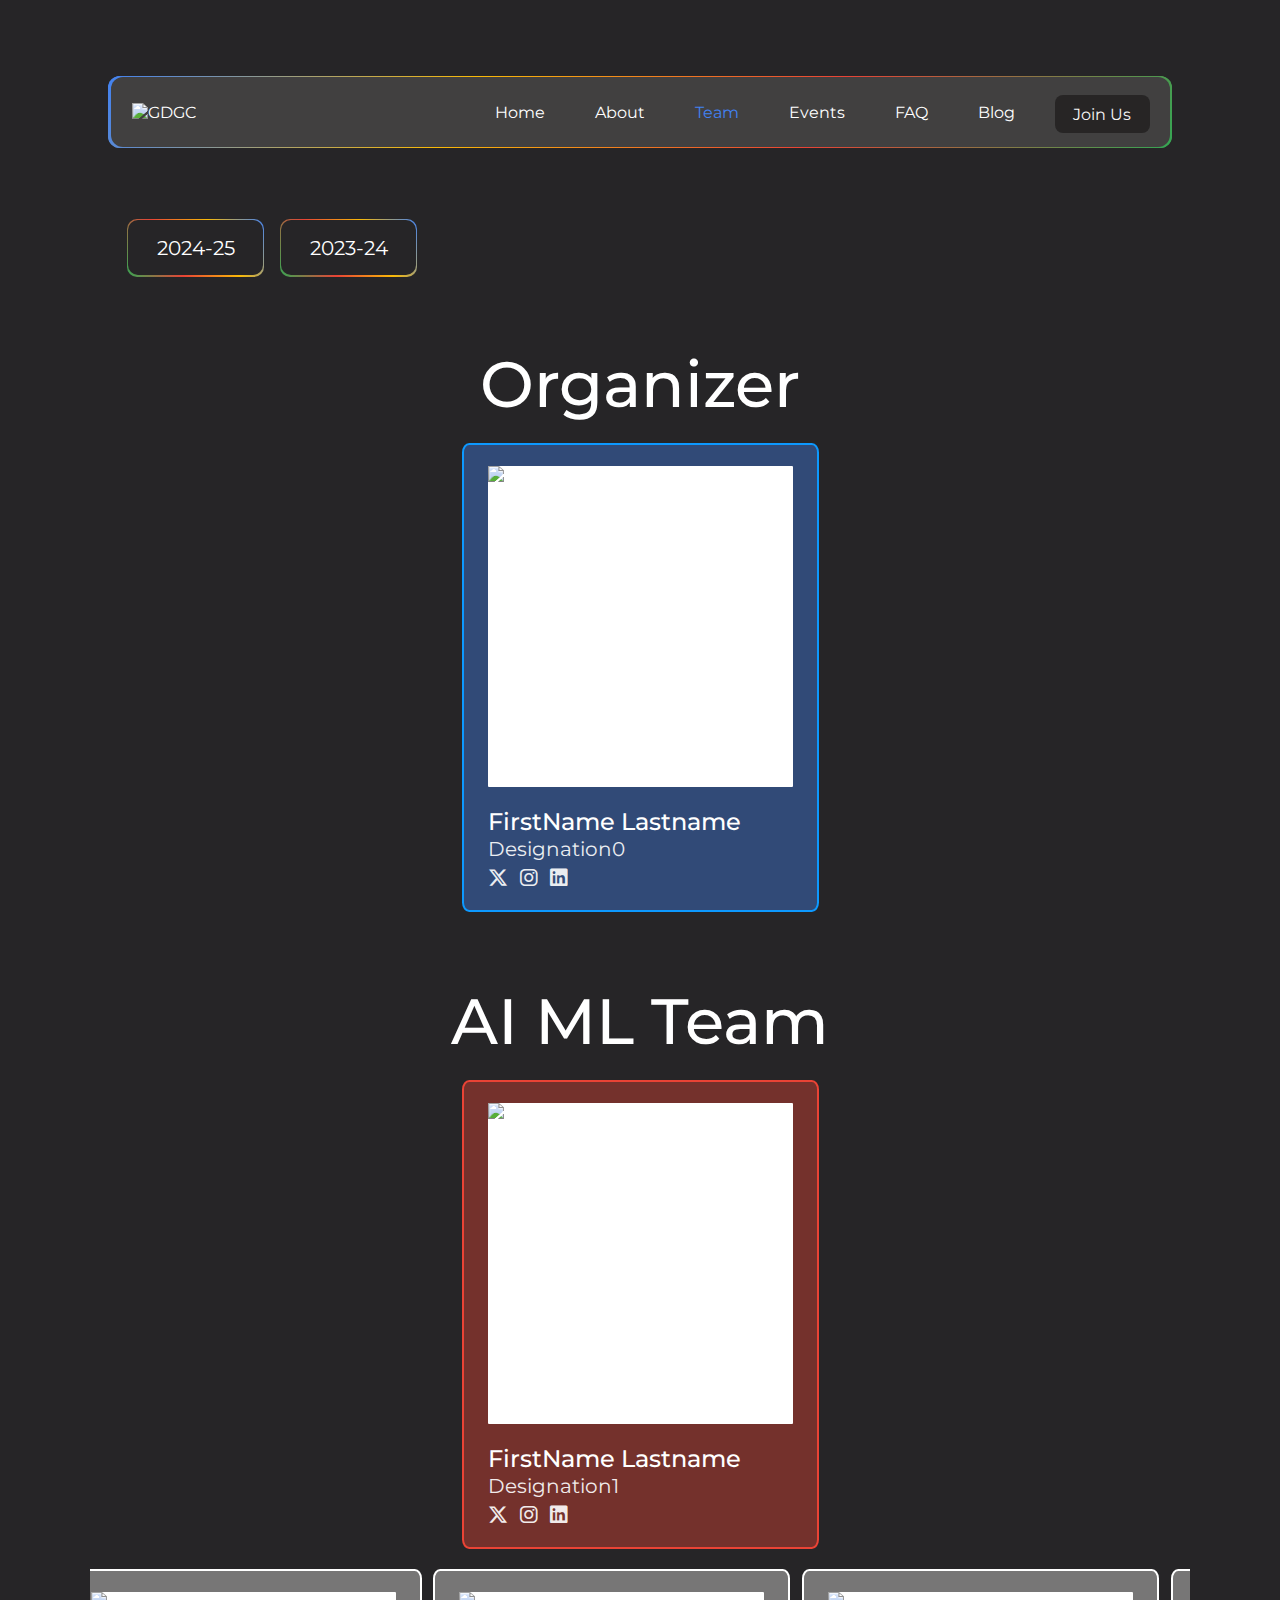
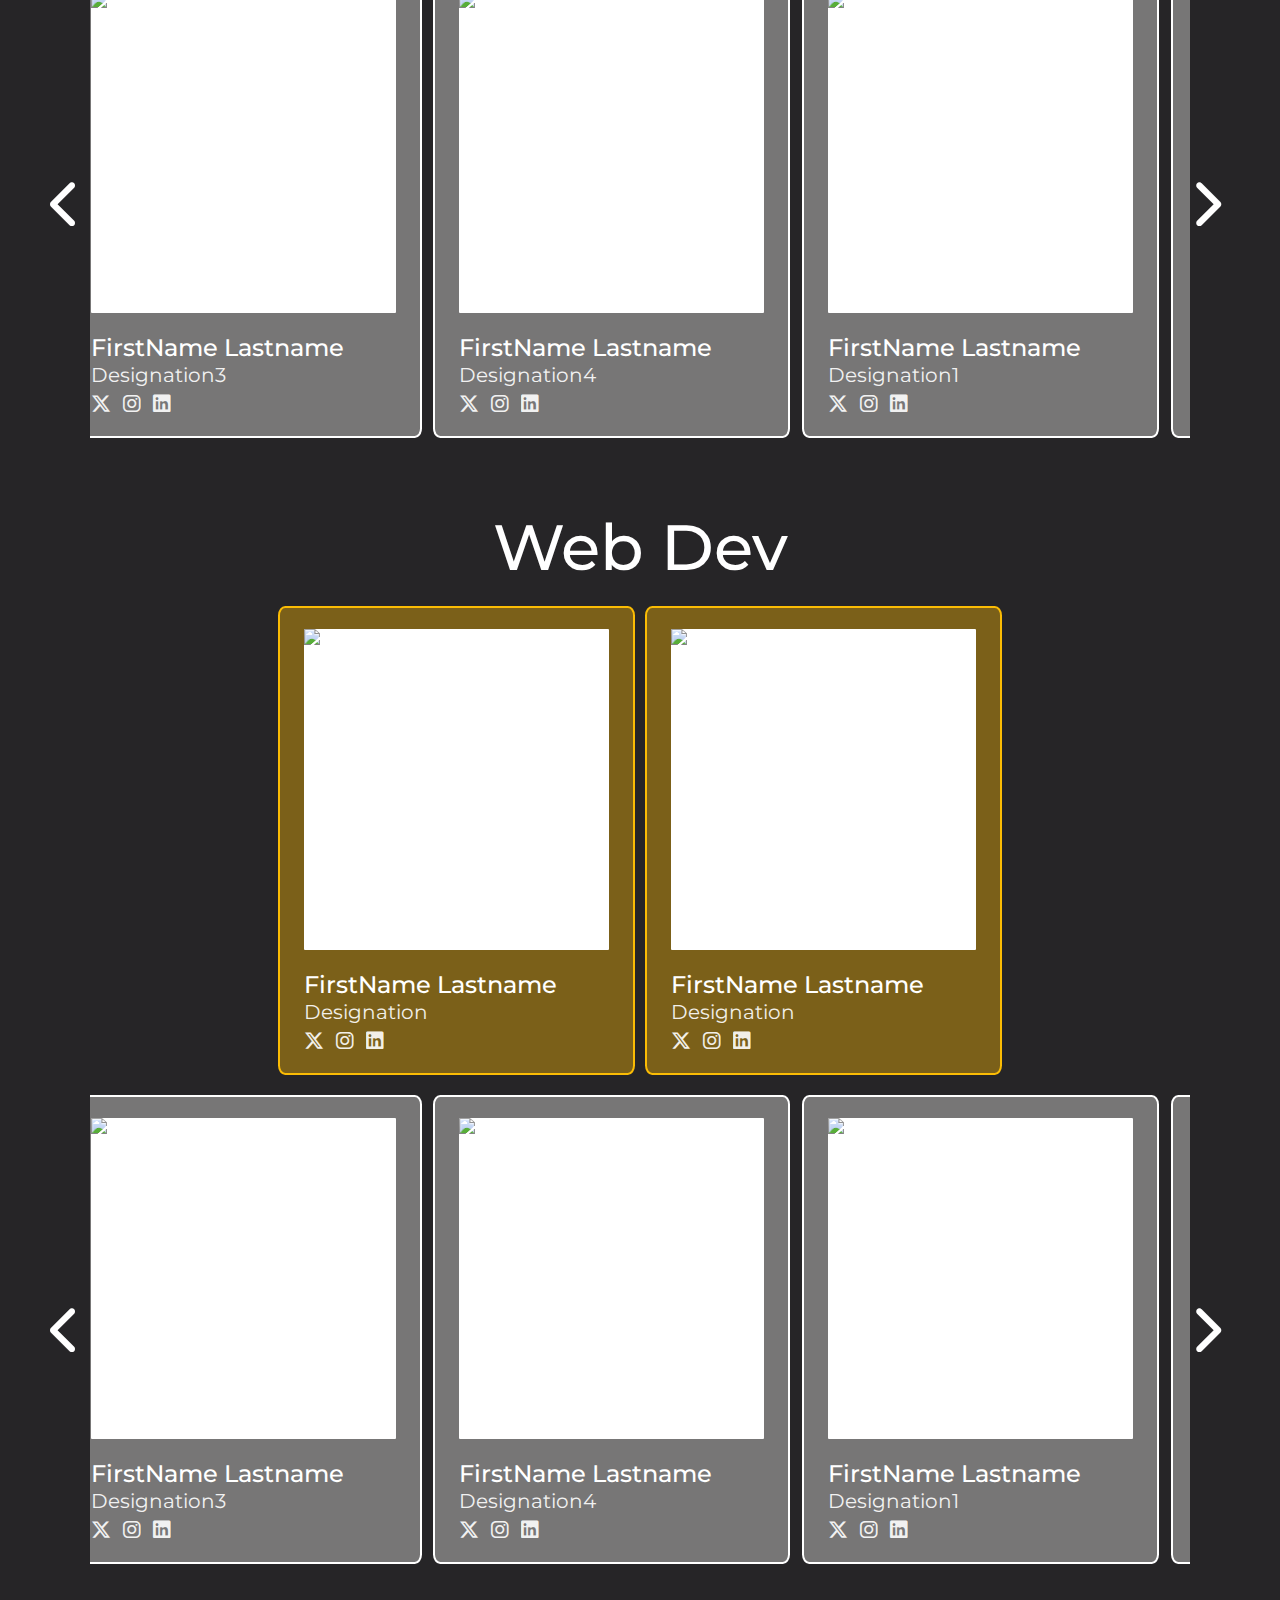
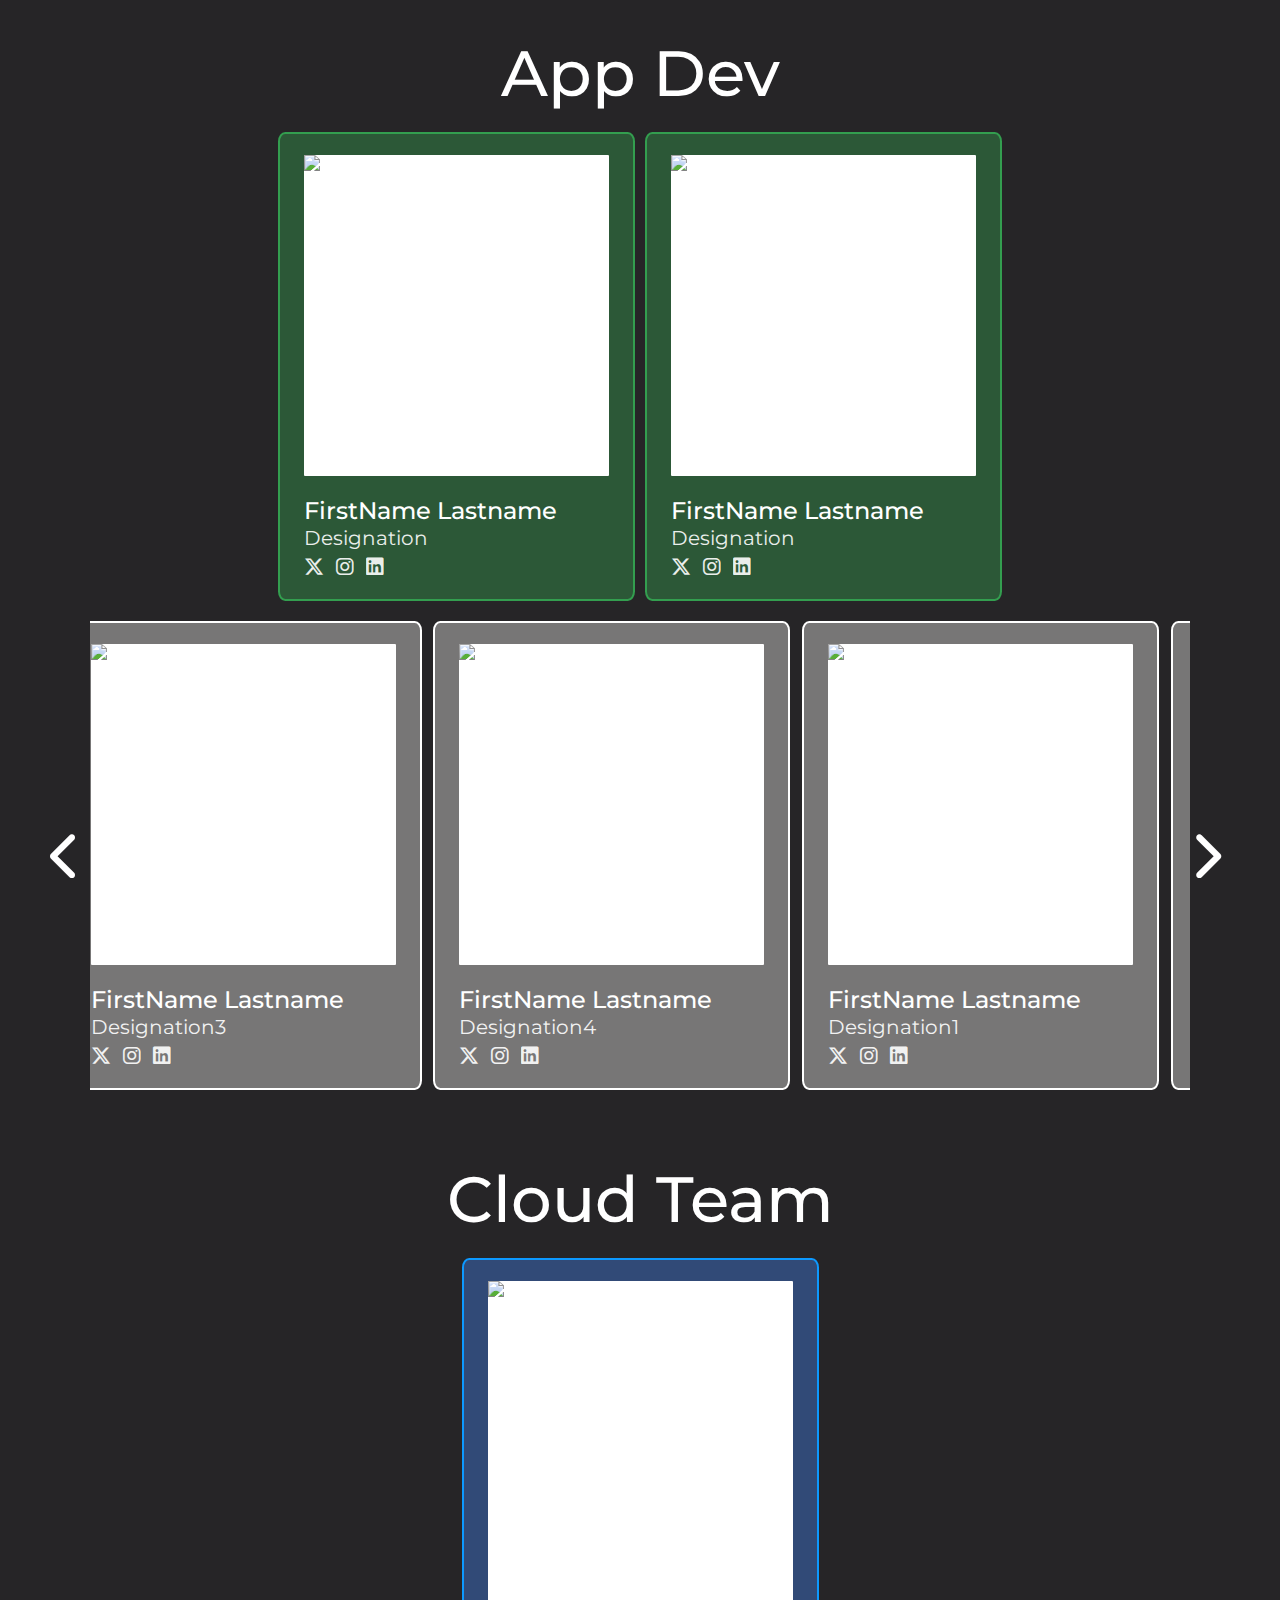
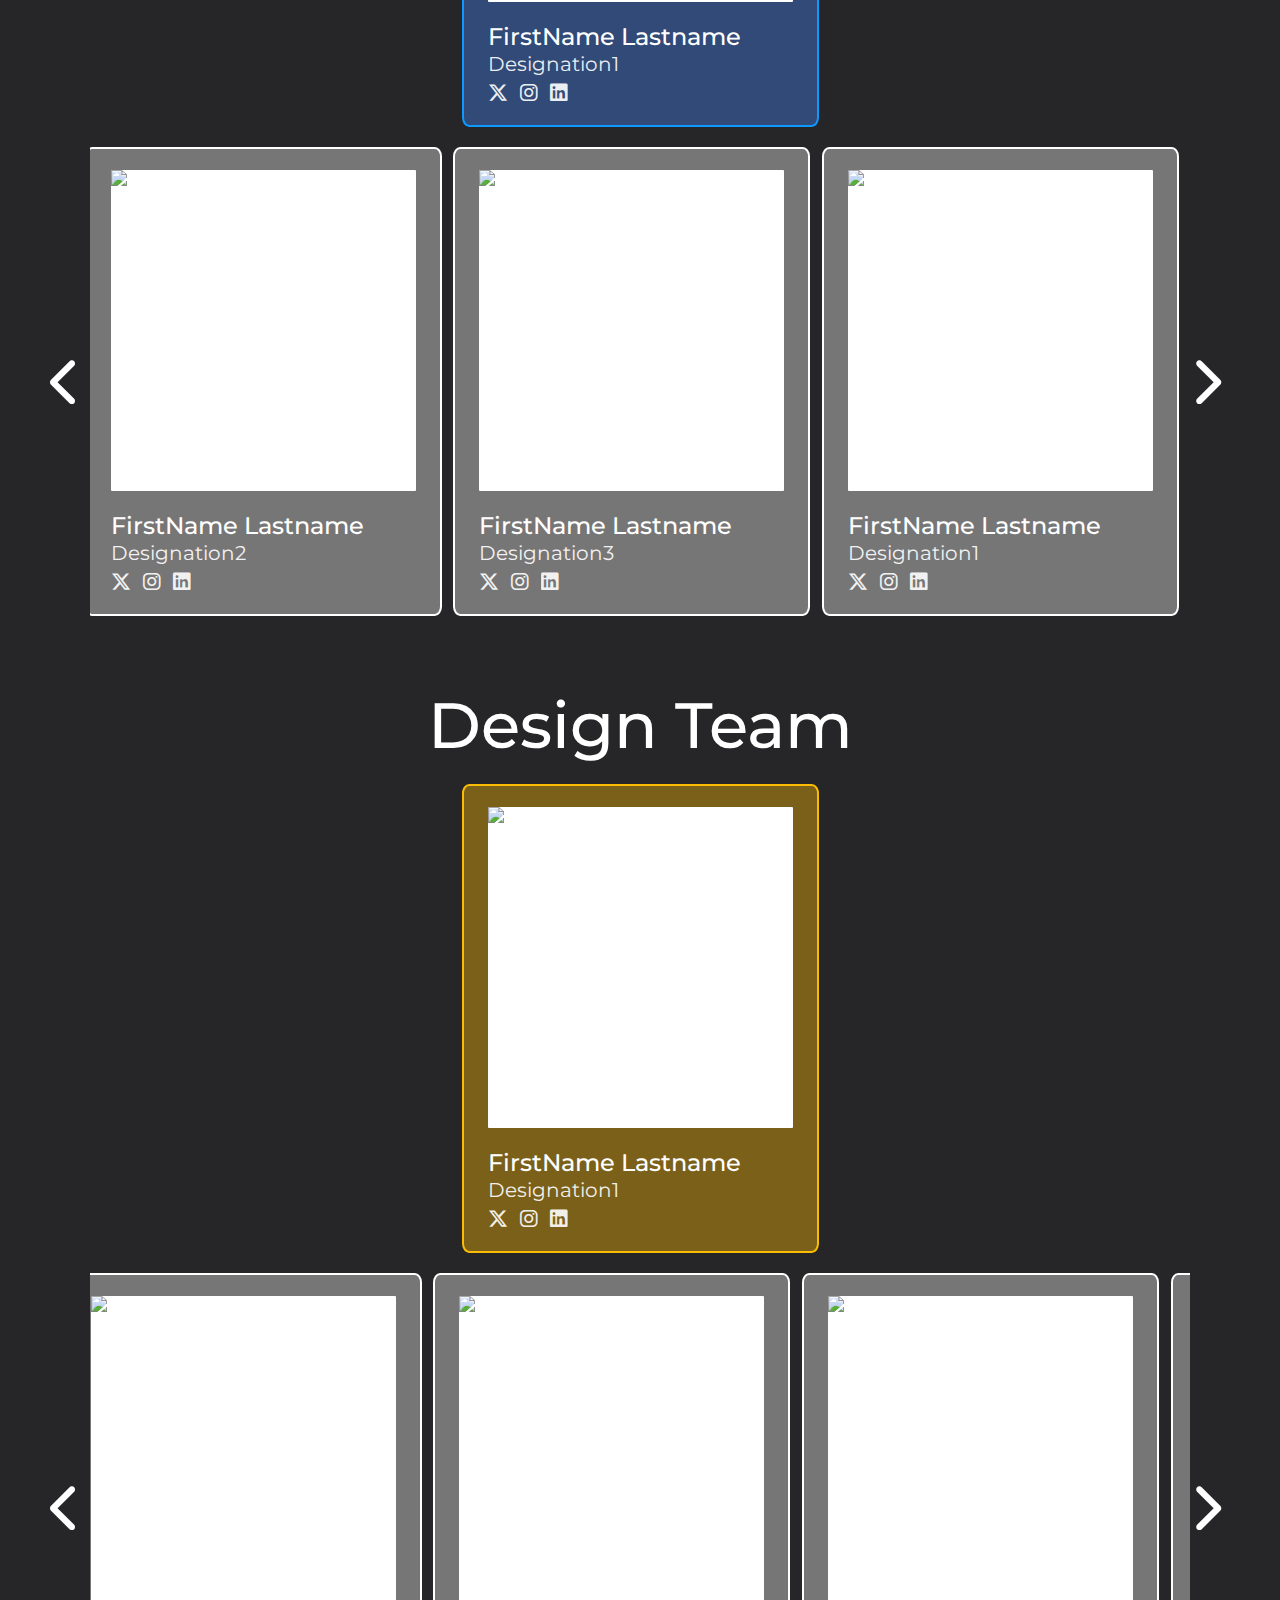
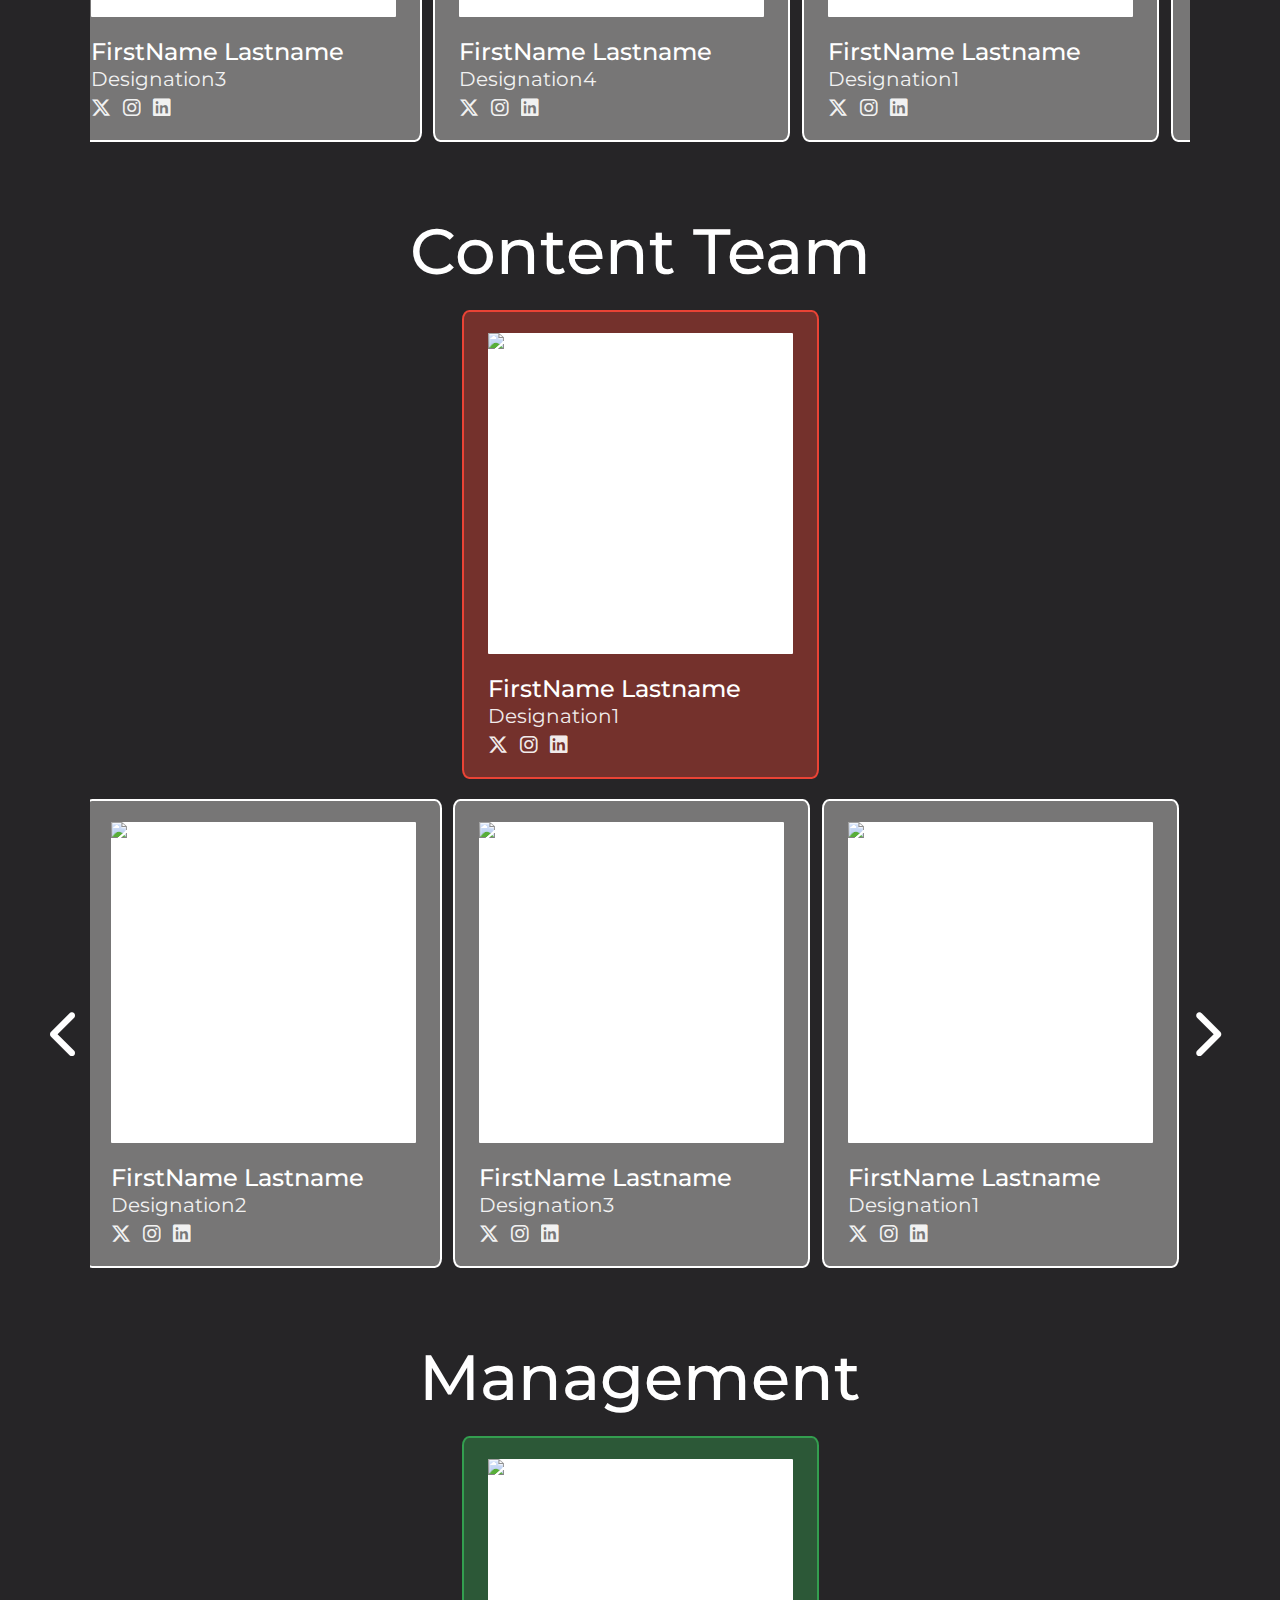
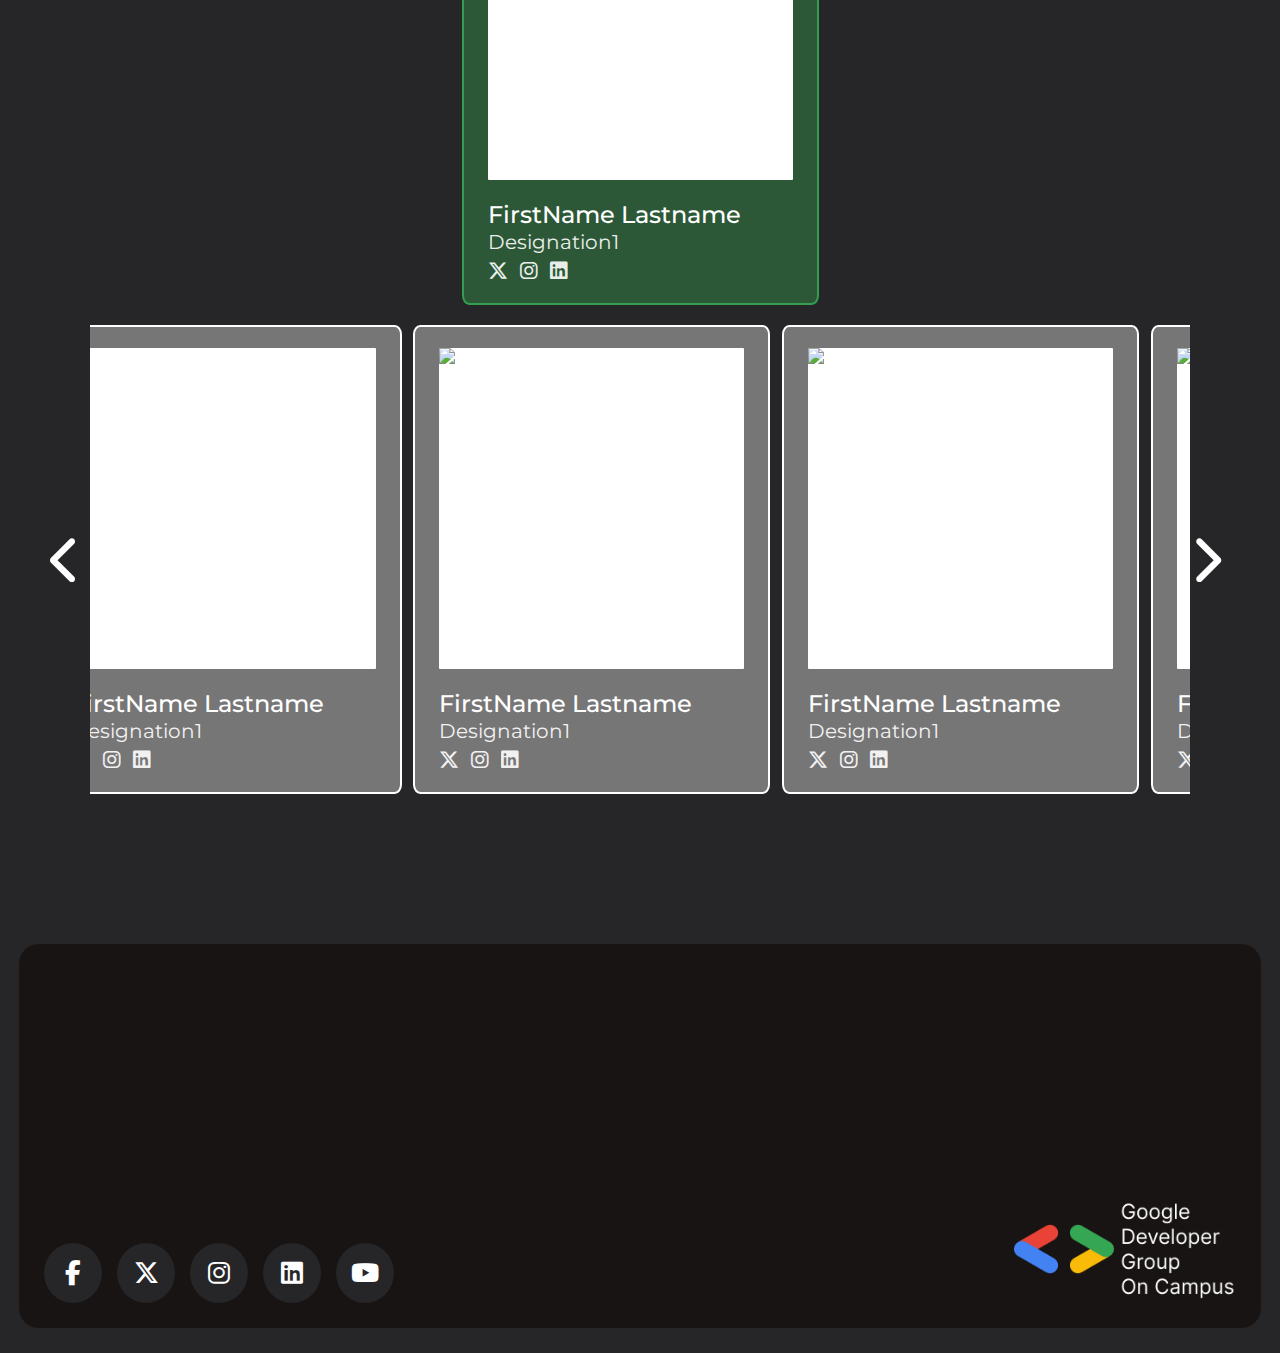
==== commit e09ff16f: "Update indexx.html" ====
--- a/indexx.html
+++ b/indexx.html
@@ -774,7 +774,7 @@
             <a href="#"><i class="fa-brands fa-youtube"></i></a>
         </div>
         <div class="footer-pic">
-            <img src="images/footer-pic.png" alt="gdgc">
+            <img id="foot" src="/image/footer.0.png" height="100px" alt="">
         </div>
     </div>
 
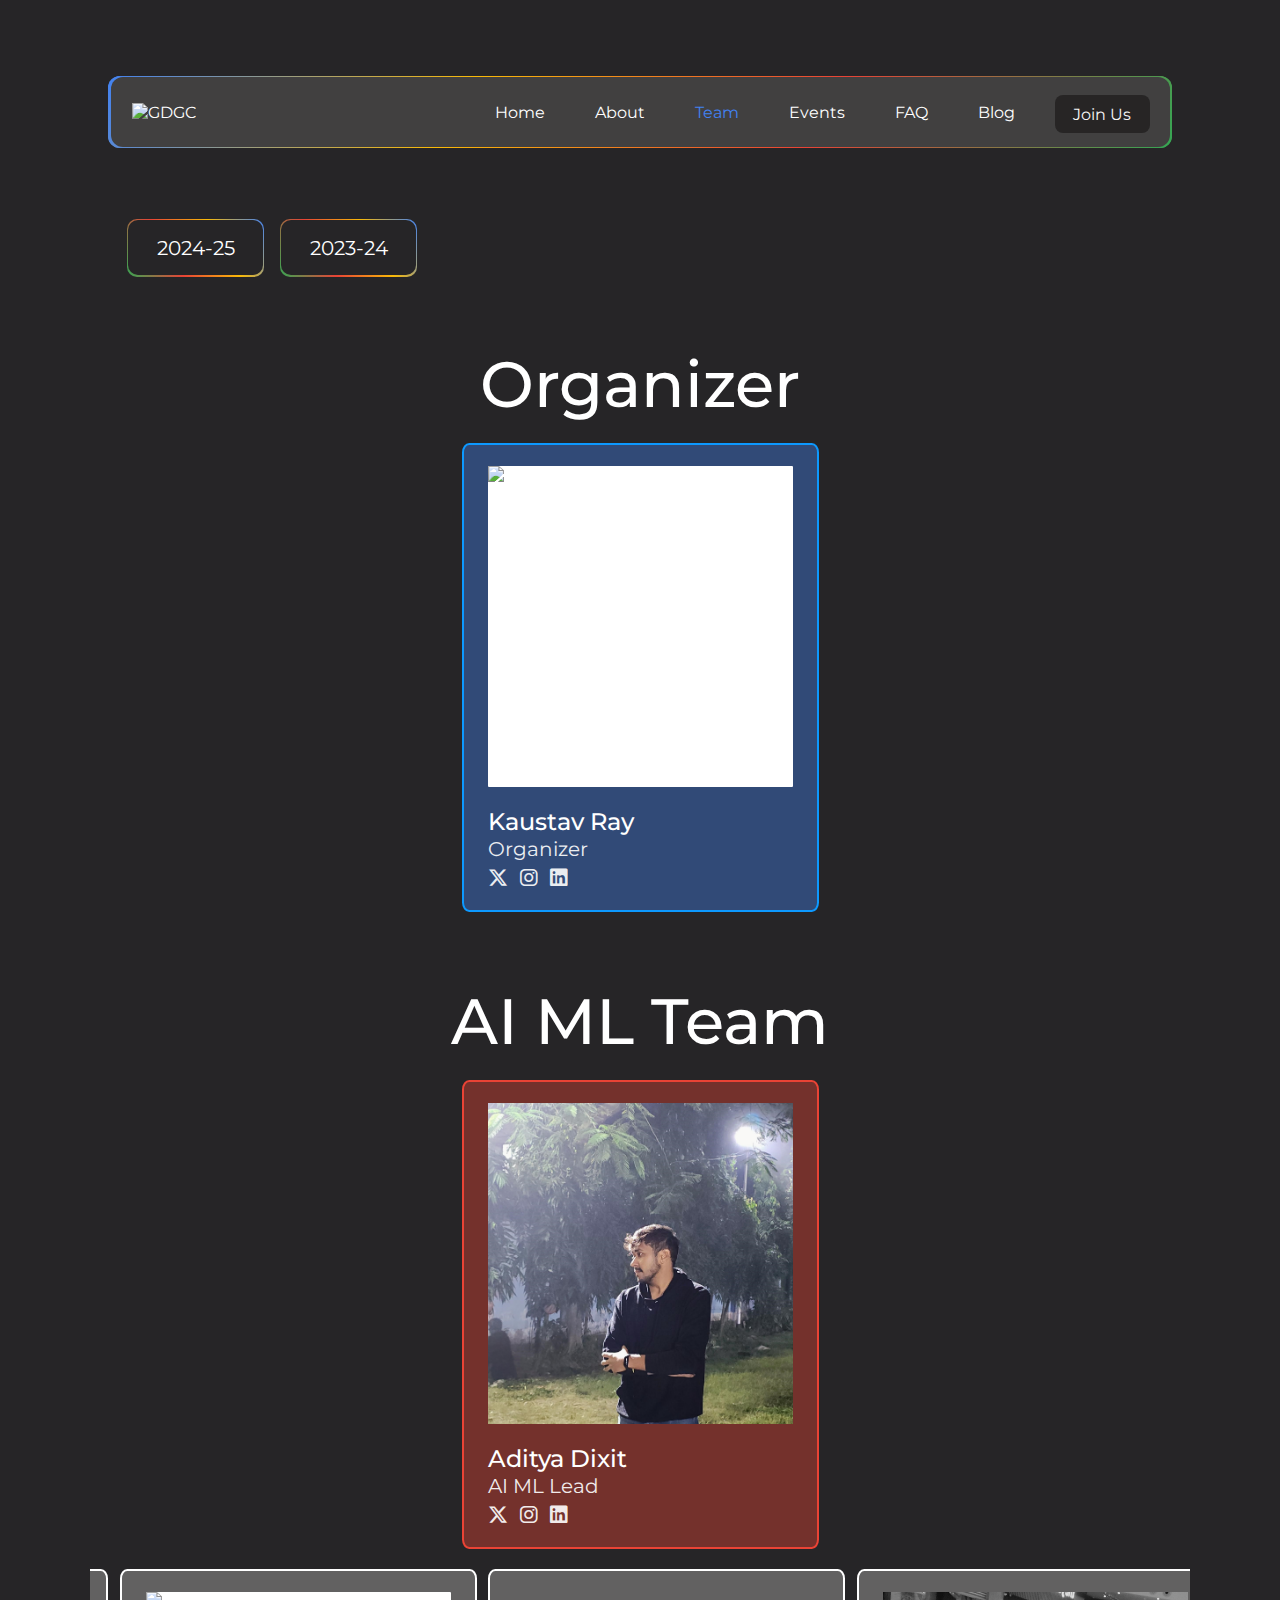
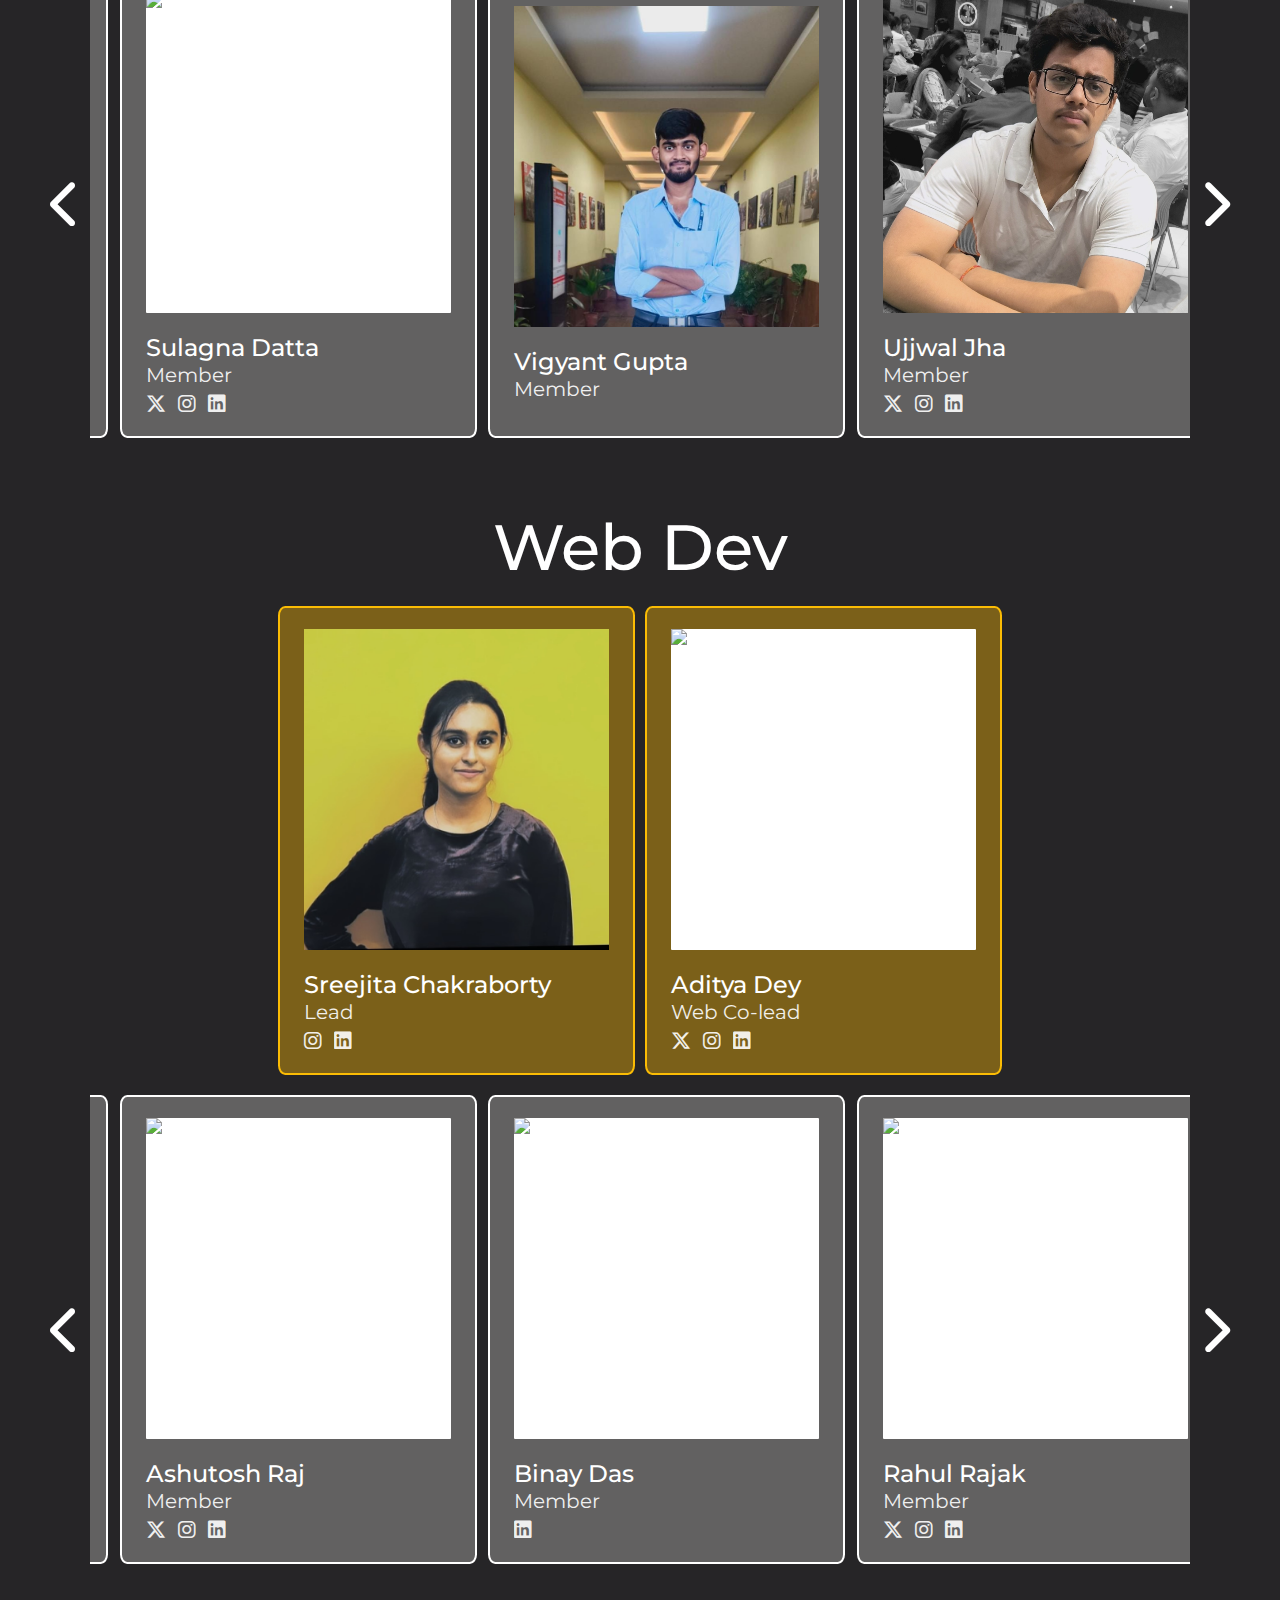
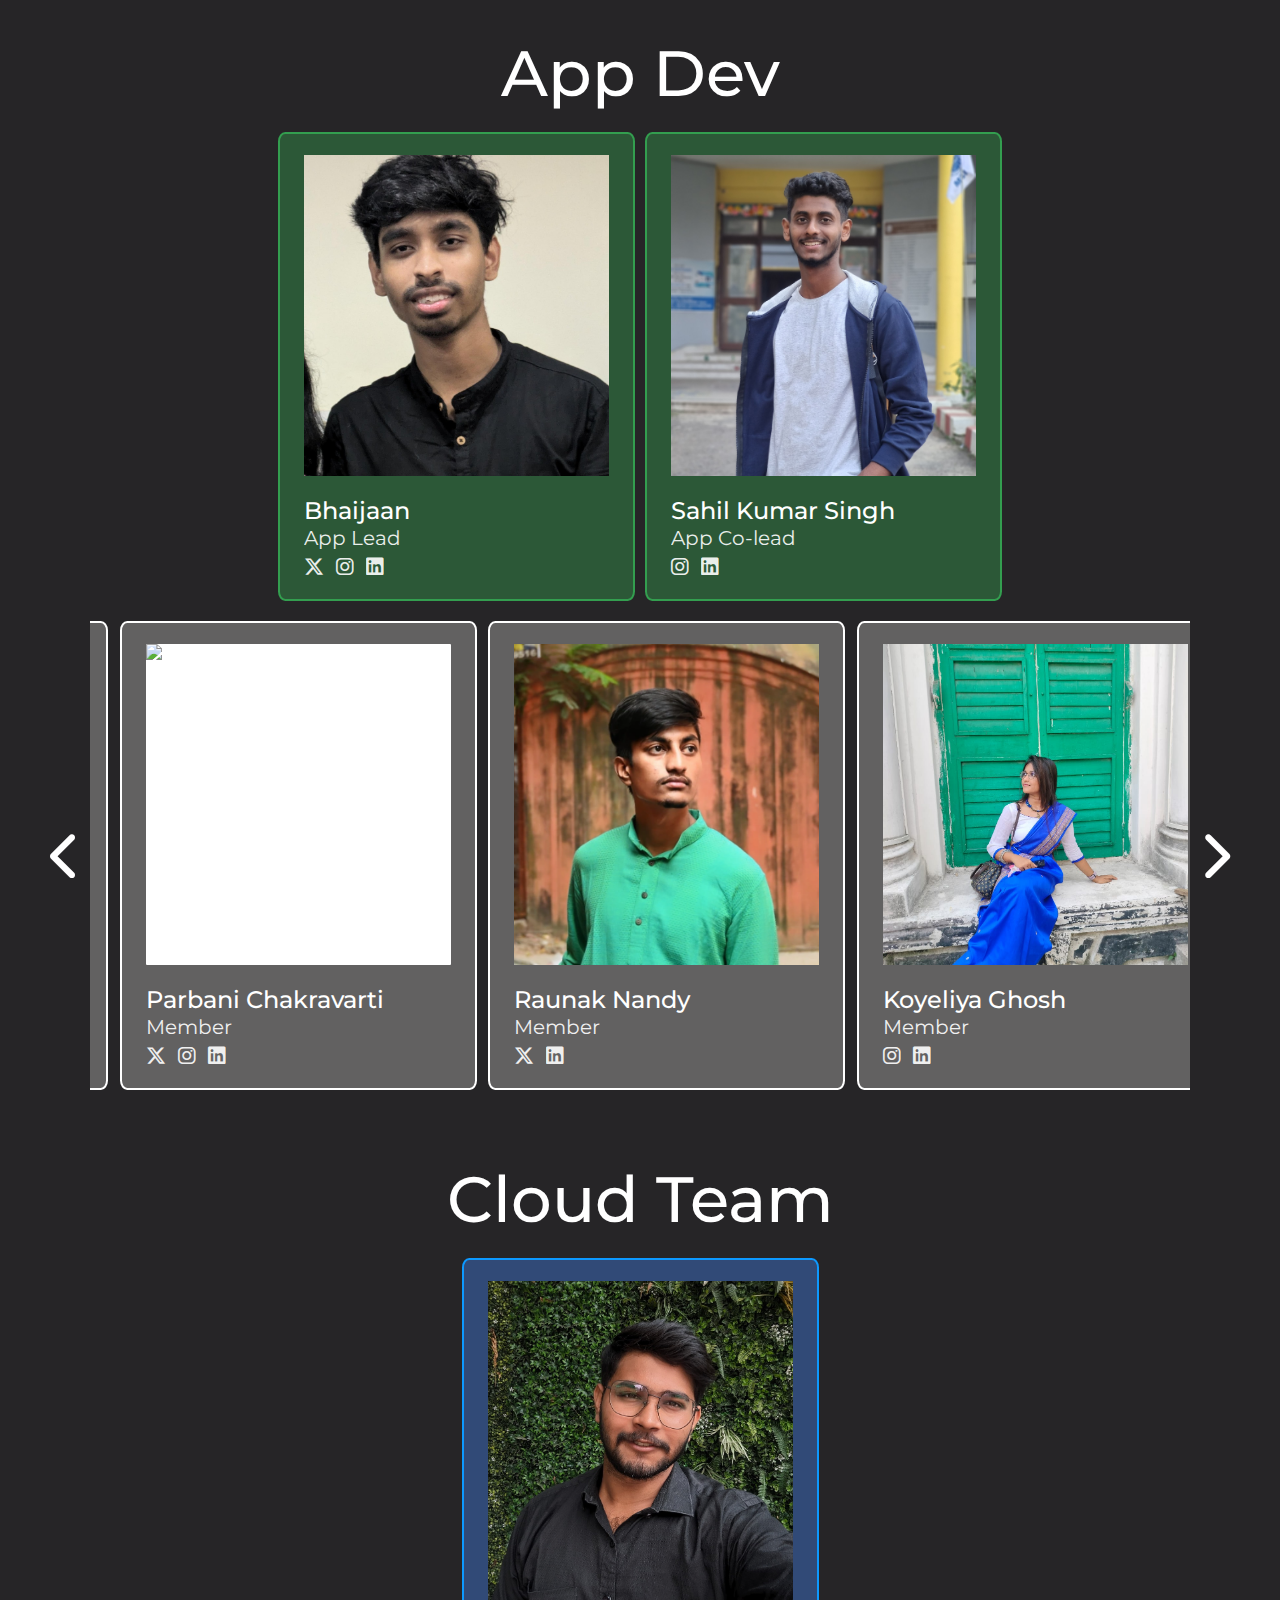
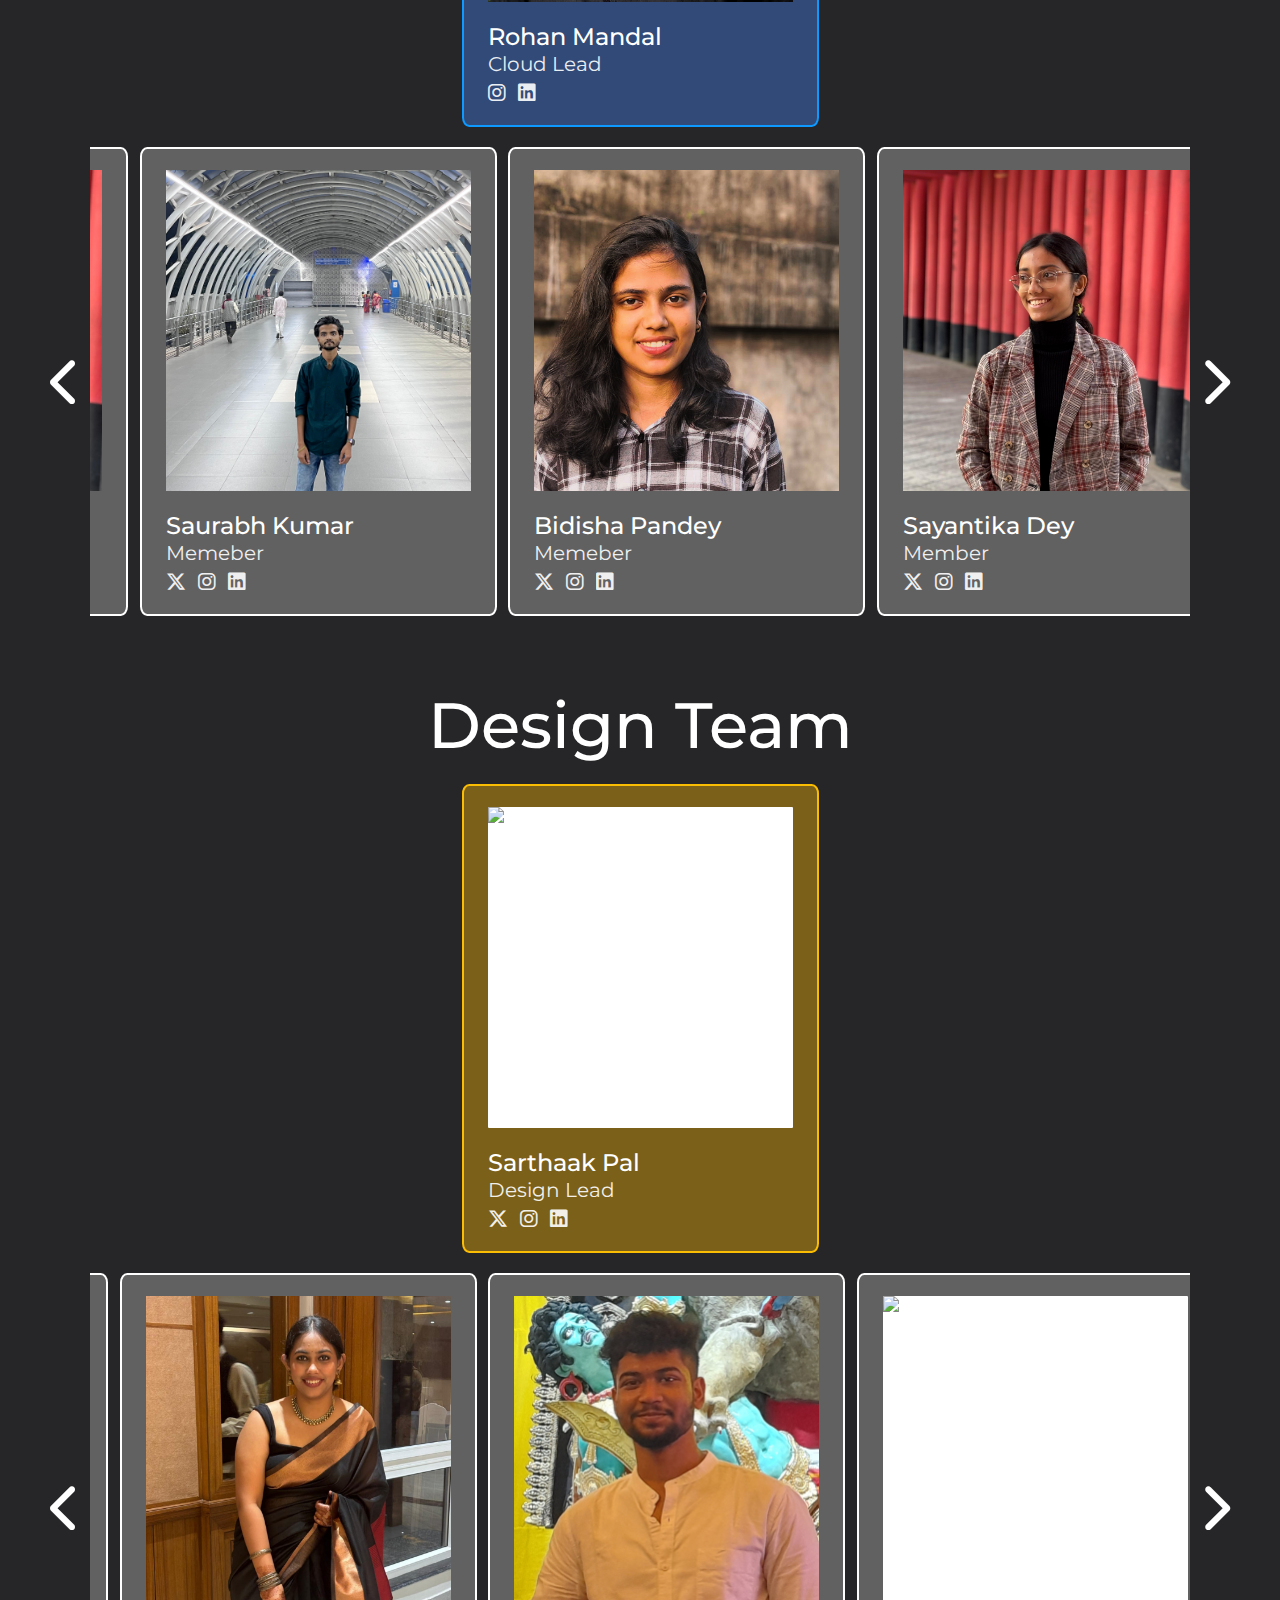
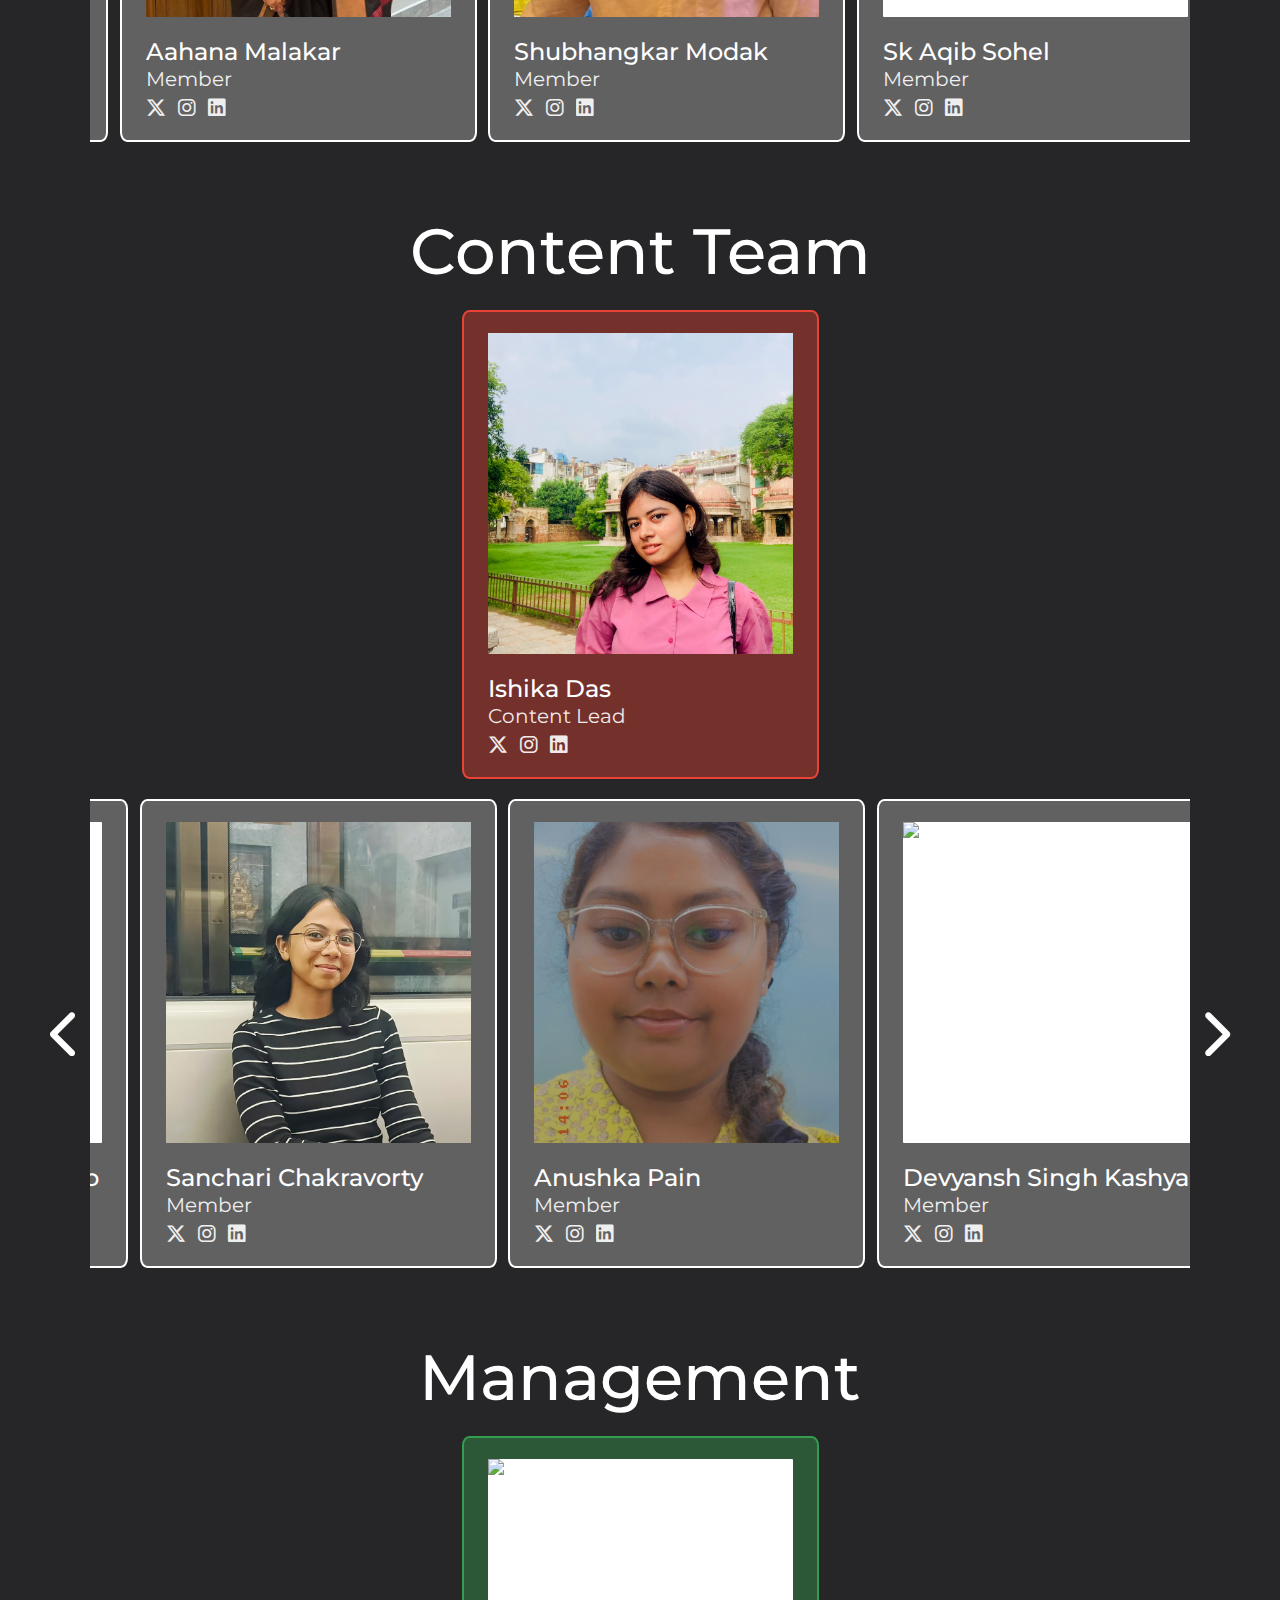
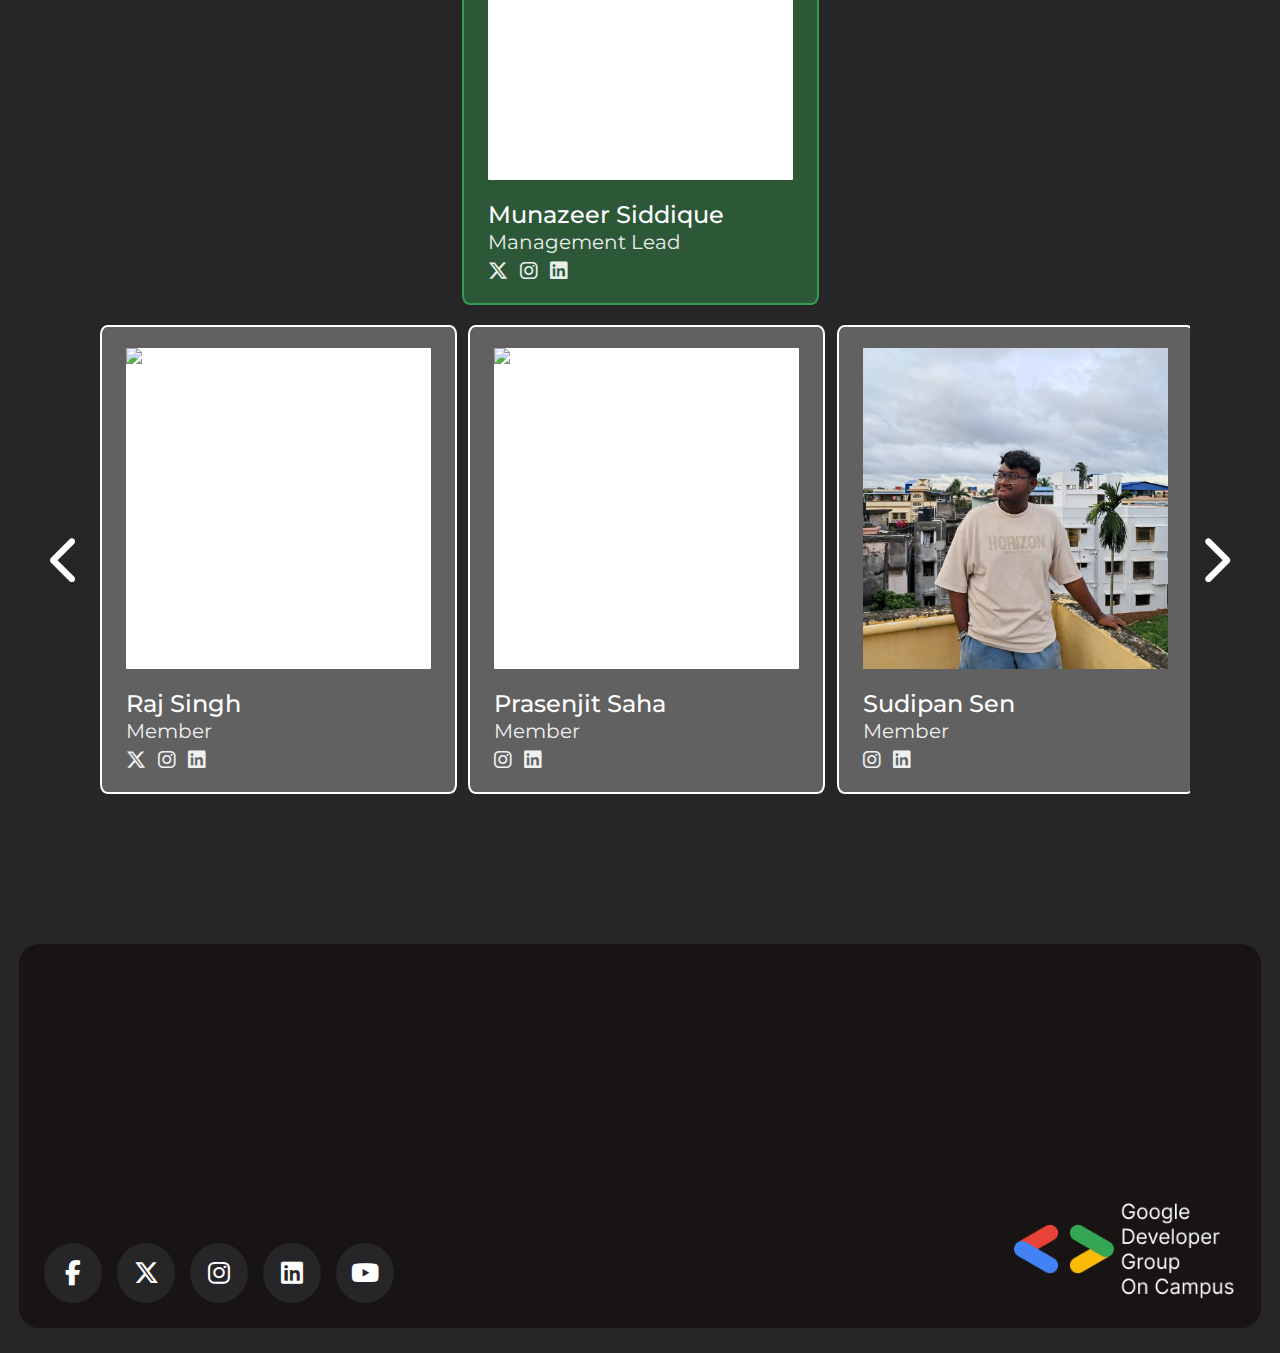
==== commit 6e18c3f9: "Merge pull request #12 from 13AdityaDey/Rahul-MQ" ====
--- a/indexx.html
+++ b/indexx.html
@@ -18,7 +18,7 @@
                     <img src="./images/nav-photo.png" alt="GDGC" />
                 </div>
                 <li class="hideOnMobile"><a href="./index.html">Home</a></li>
-                <li class="hideOnMobile"><a href="#">About</a></li>
+                <li class="hideOnMobile"><a href="./index.html">About</a></li>
                 <li class="hideOnMobile"><a href="indexx.html" class="active">Team</a></li>
                 <li class="hideOnMobile"><a href="#">Events</a></li>
                 <li class="hideOnMobile"><a href="#">FAQ</a></li>
@@ -32,7 +32,7 @@
             <ul class="sidebar">
                 <li><a href="#" id="closeBtn"><i class="fa-solid fa-x"></i></a></li>
                 <li><a href="index.html">Home</a></li>
-                <li><a href="#">About</a></li>
+                <li><a href="./index.html">About</a></li>
                 <li><a href="indexx.html" class="active">Team</a></li>
                 <li><a href="#">Events</a></li>
                 <li><a href="#">FAQ</a></li>
@@ -58,6 +58,7 @@
 
             <!-- Organizer -->
             <div class="lead">
+                
                 <div class="card-name">
                     Organizer
                 </div>
@@ -65,19 +66,20 @@
                 <div class="card-container">
                     <div class="card blue-card">
                         <div class="card-img">
-                            <img src="" alt="Profile">
-                        </div>
-                        <div class="card-txt">
-                            <div class="txt-name">FirstName Lastname</div>
-                            <div class="txt-designation">Designation0</div>
-                            <div class="txt-logo">
-                                <a href="#"><i class="fa-brands fa-x-twitter"></i></a>
-                                <a href="#"><i class="fa-brands fa-instagram"></i></a>
-                                <a href="#"><i class="fa-brands fa-linkedin"></i></a>
-                            </div>
-                        </div>
-                    </div>
-                </div>
+                            <img src="/pfp 2k24-25/Kaustav Ray.jpeg" alt="Profile">
+                        </div>
+                        <div class="card-txt">
+                            <div class="txt-name">Kaustav Ray</div>
+                            <div class="txt-designation">Organizer</div>
+                            <div class="txt-logo">
+                                <a href="https://x.com/kaustavrayx"><i class="fa-brands fa-x-twitter"></i></a>
+                                <a href="https://www.instagram.com/kaustavrayx_init?igsh=MWxjZTNvNGEwMHA0dg=="><i class="fa-brands fa-instagram"></i></a>
+                                <a href="https://www.linkedin.com/in/kaustav-ray-990ab628a"><i class="fa-brands fa-linkedin"></i></a>
+                            </div>
+                        </div>
+                    </div>
+                </div>
+
             </div>
 
 
@@ -90,15 +92,15 @@
                 <div class="card-container">
                     <div class="card red-card">
                         <div class="card-img">
-                            <img src="" alt="Profile">
-                        </div>
-                        <div class="card-txt">
-                            <div class="txt-name">FirstName Lastname</div>
-                            <div class="txt-designation">Designation1</div>
-                            <div class="txt-logo">
-                                <a href="#"><i class="fa-brands fa-x-twitter"></i></a>
-                                <a href="#"><i class="fa-brands fa-instagram"></i></a>
-                                <a href="#"><i class="fa-brands fa-linkedin"></i></a>
+                            <img src="/pfp 2k24-25/Aditya Dixit.jpg" alt="Profile">
+                        </div>
+                        <div class="card-txt">
+                            <div class="txt-name">Aditya Dixit</div>
+                            <div class="txt-designation">AI ML Lead</div>
+                            <div class="txt-logo">
+                                <a href="https://twitter.com/AdityaD88842666"><i class="fa-brands fa-x-twitter"></i></a>
+                                <a href="https://instagram.com/adityadixit04?igshid=MzMyNGUyNmU2YQ=="><i class="fa-brands fa-instagram"></i></a>
+                                <a href="https://www.linkedin.com/in/aditya-dixit-4552b627b?utm_source=share&utm_campaign=share_via&utm_content=profile&utm_medium=android_app"><i class="fa-brands fa-linkedin"></i></a>
                             </div>
                         </div>
                     </div>
@@ -112,60 +114,60 @@
                 <div class="cards-wrapper">
                     <div class="card">
                         <div class="card-img">
-                            <img src="" alt="Profile">
-                        </div>
-                        <div class="card-txt">
-                            <div class="txt-name">FirstName Lastname</div>
-                            <div class="txt-designation">Designation1</div>
-                            <div class="txt-logo">
-                                <a href="#"><i class="fa-brands fa-x-twitter"></i></a>
+                            <img src="/pfp 2k24-25/Ujjwal Jha.jpeg" alt="Profile">
+                        </div>
+                        <div class="card-txt">
+                            <div class="txt-name">Ujjwal Jha</div>
+                            <div class="txt-designation">Member</div>
+                            <div class="txt-logo">
+                                <a href="https://x.com/UjjwalJ67323853"><i class="fa-brands fa-x-twitter"></i></a>
+                                <a href="https://www.instagram.com/escape.js"><i class="fa-brands fa-instagram"></i></a>
+                                <a href="https://www.linkedin.com/in/ujjwal-jha-26129b287"><i class="fa-brands fa-linkedin"></i></a>
+                            </div>
+                        </div>
+                    </div>
+
+                    <div class="card">
+                        <div class="card-img">
+                            <img src="/pfp 2k24-25/Arpan Kr De.jpeg" alt="Profile">
+                        </div>
+                        <div class="card-txt">
+                            <div class="txt-name">Arpan Kumar De</div>
+                            <div class="txt-designation">Member</div>
+                            <div class="txt-logo">
+                                <a href="https://x.com/arpankumarde"><i class="fa-brands fa-x-twitter"></i></a>
+                                <a href="https://www.instagram.com/arpankumarde"><i class="fa-brands fa-instagram"></i></a>
+                                <a href="https://linkedin.com/in/arpankumarde"><i class="fa-brands fa-linkedin"></i></a>
+                            </div>
+                        </div>
+                    </div>
+
+                    <div class="card">
+                        <div class="card-img">
+                            <img src="/pfp 2k24-25/Sulagna Datta.jpg" alt="Profile">
+                        </div>
+                        <div class="card-txt">
+                            <div class="txt-name">Sulagna Datta</div>
+                            <div class="txt-designation">Member</div>
+                            <div class="txt-logo">
+                                <a href="https://x.com/SulagnaDutta6_?t=ZFF8y8OLlnuT2B15A6zkTg&s=09"><i class="fa-brands fa-x-twitter"></i></a>
+                                <a href="https://www.instagram.com/sulagna._?igsh=aXE3Zm81bmJlcXVy"><i class="fa-brands fa-instagram"></i></a>
+                                <a href="https://www.linkedin.com/in/sulagna-dutta-893770275?utm_source=share&utm_campaign=share_via&utm_content=profile&utm_medium=android_app"><i class="fa-brands fa-linkedin"></i></a>
+                            </div>
+                        </div>
+                    </div>
+
+                    <div class="card">
+                        <div class="card-img">
+                            <img src="/pfp 2k24-25/Vigyant Gupta.jpg" alt="Profile">
+                        </div>
+                        <div class="card-txt">
+                            <div class="txt-name">Vigyant Gupta</div>
+                            <div class="txt-designation">Member</div>
+                            <div class="txt-logo">
+                                <!-- <a href="#"><i class="fa-brands fa-x-twitter"></i></a>
                                 <a href="#"><i class="fa-brands fa-instagram"></i></a>
-                                <a href="#"><i class="fa-brands fa-linkedin"></i></a>
-                            </div>
-                        </div>
-                    </div>
-
-                    <div class="card">
-                        <div class="card-img">
-                            <img src="images/pic.jpg" alt="Profile">
-                        </div>
-                        <div class="card-txt">
-                            <div class="txt-name">FirstName Lastname</div>
-                            <div class="txt-designation">Designation2</div>
-                            <div class="txt-logo">
-                                <a href="#"><i class="fa-brands fa-x-twitter"></i></a>
-                                <a href="#"><i class="fa-brands fa-instagram"></i></a>
-                                <a href="#"><i class="fa-brands fa-linkedin"></i></a>
-                            </div>
-                        </div>
-                    </div>
-
-                    <div class="card">
-                        <div class="card-img">
-                            <img src="images/pic.jpg" alt="Profile">
-                        </div>
-                        <div class="card-txt">
-                            <div class="txt-name">FirstName Lastname</div>
-                            <div class="txt-designation">Designation3</div>
-                            <div class="txt-logo">
-                                <a href="#"><i class="fa-brands fa-x-twitter"></i></a>
-                                <a href="#"><i class="fa-brands fa-instagram"></i></a>
-                                <a href="#"><i class="fa-brands fa-linkedin"></i></a>
-                            </div>
-                        </div>
-                    </div>
-
-                    <div class="card">
-                        <div class="card-img">
-                            <img src="images/pic.jpg" alt="Profile">
-                        </div>
-                        <div class="card-txt">
-                            <div class="txt-name">FirstName Lastname</div>
-                            <div class="txt-designation">Designation4</div>
-                            <div class="txt-logo">
-                                <a href="#"><i class="fa-brands fa-x-twitter"></i></a>
-                                <a href="#"><i class="fa-brands fa-instagram"></i></a>
-                                <a href="#"><i class="fa-brands fa-linkedin"></i></a>
+                                <a href="#"><i class="fa-brands fa-linkedin"></i></a> -->
                             </div>
                         </div>
                     </div>
@@ -185,30 +187,30 @@
                 <div class="card-container">
                     <div class="card yellow-card">
                         <div class="card-img">
-                            <img src="" alt="Profile">
-                        </div>
-                        <div class="card-txt">
-                            <div class="txt-name">FirstName Lastname</div>
-                            <div class="txt-designation">Designation</div>
-                            <div class="txt-logo">
-                                <a href="#"><i class="fa-brands fa-x-twitter"></i></a>
-                                <a href="#"><i class="fa-brands fa-instagram"></i></a>
-                                <a href="#"><i class="fa-brands fa-linkedin"></i></a>
+                            <img src="/pfp 2k24-25/Sreejita Chakraborty.jpg" alt="Profile">
+                        </div>
+                        <div class="card-txt">
+                            <div class="txt-name">Sreejita Chakraborty</div>
+                            <div class="txt-designation">Lead</div>
+                            <div class="txt-logo">
+                                <!-- <a href="#"><i class="fa-brands fa-x-twitter"></i></a> -->
+                                <a href="https://www.instagram.com/_itz_sreejitaaaaaa_?igsh=MWhnYmVoeXhkZHcyYQ=="><i class="fa-brands fa-instagram"></i></a>
+                                <a href="https://www.linkedin.com/in/sreejita-chakraborty-9829b7273?utm_source=share&utm_campaign=share_via&utm_content=profile&utm_medium=android_app"><i class="fa-brands fa-linkedin"></i></a>
                             </div>
                         </div>
                     </div>
 
                     <div class="card yellow-card">
                         <div class="card-img">
-                            <img src="" alt="Profile">
-                        </div>
-                        <div class="card-txt">
-                            <div class="txt-name">FirstName Lastname</div>
-                            <div class="txt-designation">Designation</div>
-                            <div class="txt-logo">
-                                <a href="#"><i class="fa-brands fa-x-twitter"></i></a>
-                                <a href="#"><i class="fa-brands fa-instagram"></i></a>
-                                <a href="#"><i class="fa-brands fa-linkedin"></i></a>
+                            <img src="/pfp 2k24-25/Aditya Dey.jpg" alt="Profile">
+                        </div>
+                        <div class="card-txt">
+                            <div class="txt-name">Aditya Dey</div>
+                            <div class="txt-designation">Web Co-lead</div>
+                            <div class="txt-logo">
+                                <a href="https://x.com/13AdityaDey"><i class="fa-brands fa-x-twitter"></i></a>
+                                <a href="https://www.instagram.com/aditya_dey18/"><i class="fa-brands fa-instagram"></i></a>
+                                <a href="https://www.linkedin.com/in/aditya-dey-a4a53828a/"><i class="fa-brands fa-linkedin"></i></a>
                             </div>
                         </div>
                     </div>
@@ -222,65 +224,66 @@
                 <button class="arrow left-arrow" id="left"><i class="fas fa-chevron-left"></i></button>
 
                 <div class="cards-wrapper">
-                    <div class="card">
-                        <div class="card-img">
-                            <img src="" alt="Profile">
-                        </div>
-                        <div class="card-txt">
-                            <div class="txt-name">FirstName Lastname</div>
-                            <div class="txt-designation">Designation1</div>
-                            <div class="txt-logo">
-                                <a href="#"><i class="fa-brands fa-x-twitter"></i></a>
-                                <a href="#"><i class="fa-brands fa-instagram"></i></a>
-                                <a href="#"><i class="fa-brands fa-linkedin"></i></a>
-                            </div>
-                        </div>
-                    </div>
-
-                    <div class="card">
-                        <div class="card-img">
-                            <img src="images/pic.jpg" alt="Profile">
-                        </div>
-                        <div class="card-txt">
-                            <div class="txt-name">FirstName Lastname</div>
-                            <div class="txt-designation">Designation2</div>
-                            <div class="txt-logo">
-                                <a href="#"><i class="fa-brands fa-x-twitter"></i></a>
-                                <a href="#"><i class="fa-brands fa-instagram"></i></a>
-                                <a href="#"><i class="fa-brands fa-linkedin"></i></a>
-                            </div>
-                        </div>
-                    </div>
-
-                    <div class="card">
-                        <div class="card-img">
-                            <img src="images/pic.jpg" alt="Profile">
-                        </div>
-                        <div class="card-txt">
-                            <div class="txt-name">FirstName Lastname</div>
-                            <div class="txt-designation">Designation3</div>
-                            <div class="txt-logo">
-                                <a href="#"><i class="fa-brands fa-x-twitter"></i></a>
-                                <a href="#"><i class="fa-brands fa-instagram"></i></a>
-                                <a href="#"><i class="fa-brands fa-linkedin"></i></a>
-                            </div>
-                        </div>
-                    </div>
-
-                    <div class="card">
-                        <div class="card-img">
-                            <img src="images/pic.jpg" alt="Profile">
-                        </div>
-                        <div class="card-txt">
-                            <div class="txt-name">FirstName Lastname</div>
-                            <div class="txt-designation">Designation4</div>
-                            <div class="txt-logo">
-                                <a href="#"><i class="fa-brands fa-x-twitter"></i></a>
-                                <a href="#"><i class="fa-brands fa-instagram"></i></a>
-                                <a href="#"><i class="fa-brands fa-linkedin"></i></a>
-                            </div>
-                        </div>
-                    </div>
+
+                        <div class="card">
+                            <div class="card-img">
+                                <img src="/pfp 2k24-25/Rahul Rajak.jpg" alt="Profile">
+                            </div>
+                            <div class="card-txt">
+                                <div class="txt-name">Rahul Rajak</div>
+                                <div class="txt-designation">Member</div>
+                                <div class="txt-logo">
+                                    <a href="#"><i class="fa-brands fa-x-twitter"></i></a>
+                                    <a href="https://www.instagram.com/rahul.rajak__5?igsh=aXZuZHVydGh6eTlv"><i class="fa-brands fa-instagram"></i></a>
+                                    <a href="https://www.linkedin.com/in/rahul-rajak-b091a5312"><i class="fa-brands fa-linkedin"></i></a>
+                                </div>
+                            </div>
+                        </div>
+    
+                        <div class="card">
+                            <div class="card-img">
+                                <img src="/pfp 2k24-25/Soumyajit Paria.jpg" alt="Profile">
+                            </div>
+                            <div class="card-txt">
+                                <div class="txt-name">Soumyajit Paria</div>
+                                <div class="txt-designation">Member</div>
+                                <div class="txt-logo">
+                                    <a href="https://x.com/Soumyaj76759497"><i class="fa-brands fa-x-twitter"></i></a>
+                                    <a href="https://www.instagram.com/soumya.sp_/"><i class="fa-brands fa-instagram"></i></a>
+                                    <a href="https://www.linkedin.com/in/soumyajit-paria-785b60229/"><i class="fa-brands fa-linkedin"></i></a>
+                                </div>
+                            </div>
+                        </div>
+    
+                        <div class="card">
+                            <div class="card-img">
+                                <img src="/pfp 2k24-25/Ashutosh Raj.jpg" alt="Profile">
+                            </div>
+                            <div class="card-txt">
+                                <div class="txt-name">Ashutosh Raj</div>
+                                <div class="txt-designation">Member</div>
+                                <div class="txt-logo">
+                                    <a href="#https://x.com/i_ashutoshraj"><i class="fa-brands fa-x-twitter"></i></a>
+                                    <a href="https://www.instagram.com/i_ashutosh_raj/"><i class="fa-brands fa-instagram"></i></a>
+                                    <a href="https://www.linkedin.com/in/ashutosh-raj2003/"><i class="fa-brands fa-linkedin"></i></a>
+                                </div>
+                            </div>
+                        </div>
+    
+                        <div class="card">
+                            <div class="card-img">
+                                <img src="/pfp 2k24-25/Binay Das.jpg" alt="Profile">
+                            </div>
+                            <div class="card-txt">
+                                <div class="txt-name">Binay Das</div>
+                                <div class="txt-designation">Member</div>
+                                <div class="txt-logo">
+                                    <!-- <a href="#"><i class="fa-brands fa-x-twitter"></i></a>
+                                    <a href="#"><i class="fa-brands fa-instagram"></i></a> -->
+                                    <a href="http://www.linkedin.com/in/binaydas"><i class="fa-brands fa-linkedin"></i></a>
+                                </div>
+                            </div>
+                        </div>                    
 
                 </div>
 
@@ -297,30 +300,30 @@
                 <div class="card-container">
                     <div class="card green-card">
                         <div class="card-img">
-                            <img src="" alt="Profile">
-                        </div>
-                        <div class="card-txt">
-                            <div class="txt-name">FirstName Lastname</div>
-                            <div class="txt-designation">Designation</div>
-                            <div class="txt-logo">
-                                <a href="#"><i class="fa-brands fa-x-twitter"></i></a>
-                                <a href="#"><i class="fa-brands fa-instagram"></i></a>
-                                <a href="#"><i class="fa-brands fa-linkedin"></i></a>
+                            <img src="/pfp 2k24-25/Shebom Sarkar.jpeg" alt="Profile">
+                        </div>
+                        <div class="card-txt">
+                            <div class="txt-name">Bhaijaan</div>
+                            <div class="txt-designation">App Lead</div>
+                            <div class="txt-logo">
+                                <a href="https://x.com/xanbiam?s=21"><i class="fa-brands fa-x-twitter"></i></a>
+                                <a href="https://www.instagram.com/xanbiam?igsh=bmN2bm8ycW9hN2Fs&utm_source=qr"><i class="fa-brands fa-instagram"></i></a>
+                                <a href="https://www.linkedin.com/in/shebom640?utm_source=share&utm_campaign=share_via&utm_content=profile&utm_medium=ios_app"><i class="fa-brands fa-linkedin"></i></a>
                             </div>
                         </div>
                     </div>
 
                     <div class="card green-card">
                         <div class="card-img">
-                            <img src="" alt="Profile">
-                        </div>
-                        <div class="card-txt">
-                            <div class="txt-name">FirstName Lastname</div>
-                            <div class="txt-designation">Designation</div>
-                            <div class="txt-logo">
-                                <a href="#"><i class="fa-brands fa-x-twitter"></i></a>
-                                <a href="#"><i class="fa-brands fa-instagram"></i></a>
-                                <a href="#"><i class="fa-brands fa-linkedin"></i></a>
+                            <img src="/pfp 2k24-25/Sahil Kumar Singh.jpg" alt="Profile">
+                        </div>
+                        <div class="card-txt">
+                            <div class="txt-name">Sahil Kumar Singh</div>
+                            <div class="txt-designation">App Co-lead</div>
+                            <div class="txt-logo">
+                                <!-- <a href="#"><i class="fa-brands fa-x-twitter"></i></a> -->
+                                <a href="https://www.instagram.com/sahilkumarsingh_07"><i class="fa-brands fa-instagram"></i></a>
+                                <a href="http://www.linkedin.com/in/sahil-kumar-singh-664549244"><i class="fa-brands fa-linkedin"></i></a>
                             </div>
                         </div>
                     </div>
@@ -336,60 +339,60 @@
                 <div class="cards-wrapper">
                     <div class="card">
                         <div class="card-img">
-                            <img src="" alt="Profile">
-                        </div>
-                        <div class="card-txt">
-                            <div class="txt-name">FirstName Lastname</div>
-                            <div class="txt-designation">Designation1</div>
+                            <img src="/pfp 2k24-25/Koyeliya Ghosh.jpg" alt="Profile">
+                        </div>
+                        <div class="card-txt">
+                            <div class="txt-name">Koyeliya Ghosh</div>
+                            <div class="txt-designation">Member</div>
+                            <div class="txt-logo">
+                                <!-- <a href="#"><i class="fa-brands fa-x-twitter"></i></a> -->
+                                <a href="https://www.instagram.com/amebilia_lia?igsh=bWRzb3VlaG9ob3My"><i class="fa-brands fa-instagram"></i></a>
+                                <a href="https://www.linkedin.com/in/koyeliya-ghosh-35718b324?utm_source=share&utm_campaign=share_via&utm_content=profile&utm_medium=android_app"><i class="fa-brands fa-linkedin"></i></a>
+                            </div>
+                        </div>
+                    </div>
+
+                    <div class="card">
+                        <div class="card-img">
+                            <img src="/pfp 2k24-25/Shayanika Das.jpeg" alt="Profile">
+                        </div>
+                        <div class="card-txt">
+                            <div class="txt-name">Shayanika Das</div>
+                            <div class="txt-designation">Member</div>
+                            <div class="txt-logo">
+                                <!-- <a href="#"><i class="fa-brands fa-x-twitter"></i></a> -->
+                                <a href="https://www.instagram.com/shayanikaa__?igsh=MWNlbm9vM2RuMnIzMA=="><i class="fa-brands fa-instagram"></i></a>
+                                <a href="https://www.linkedin.com/in/Shayanika-das"><i class="fa-brands fa-linkedin"></i></a>
+                            </div>
+                        </div>
+                    </div>
+
+                    <div class="card">
+                        <div class="card-img">
+                            <img src="/pfp 2k24-25/PARBANI CHAKRAVARTI.jpg" alt="Profile">
+                        </div>
+                        <div class="card-txt">
+                            <div class="txt-name">Parbani Chakravarti</div>
+                            <div class="txt-designation">Member</div>
                             <div class="txt-logo">
                                 <a href="#"><i class="fa-brands fa-x-twitter"></i></a>
-                                <a href="#"><i class="fa-brands fa-instagram"></i></a>
-                                <a href="#"><i class="fa-brands fa-linkedin"></i></a>
-                            </div>
-                        </div>
-                    </div>
-
-                    <div class="card">
-                        <div class="card-img">
-                            <img src="images/pic.jpg" alt="Profile">
-                        </div>
-                        <div class="card-txt">
-                            <div class="txt-name">FirstName Lastname</div>
-                            <div class="txt-designation">Designation2</div>
-                            <div class="txt-logo">
-                                <a href="#"><i class="fa-brands fa-x-twitter"></i></a>
-                                <a href="#"><i class="fa-brands fa-instagram"></i></a>
-                                <a href="#"><i class="fa-brands fa-linkedin"></i></a>
-                            </div>
-                        </div>
-                    </div>
-
-                    <div class="card">
-                        <div class="card-img">
-                            <img src="images/pic.jpg" alt="Profile">
-                        </div>
-                        <div class="card-txt">
-                            <div class="txt-name">FirstName Lastname</div>
-                            <div class="txt-designation">Designation3</div>
-                            <div class="txt-logo">
-                                <a href="#"><i class="fa-brands fa-x-twitter"></i></a>
-                                <a href="#"><i class="fa-brands fa-instagram"></i></a>
-                                <a href="#"><i class="fa-brands fa-linkedin"></i></a>
-                            </div>
-                        </div>
-                    </div>
-
-                    <div class="card">
-                        <div class="card-img">
-                            <img src="images/pic.jpg" alt="Profile">
-                        </div>
-                        <div class="card-txt">
-                            <div class="txt-name">FirstName Lastname</div>
-                            <div class="txt-designation">Designation4</div>
-                            <div class="txt-logo">
-                                <a href="#"><i class="fa-brands fa-x-twitter"></i></a>
-                                <a href="#"><i class="fa-brands fa-instagram"></i></a>
-                                <a href="#"><i class="fa-brands fa-linkedin"></i></a>
+                                <a href="https://www.instagram.com/parbo.chakravarti?igsh=ejNzeGt1enlkNHh5"><i class="fa-brands fa-instagram"></i></a>
+                                <a href="https://www.linkedin.com/in/parbani-chakravarti-7569a1318?utm_source=share&utm_campaign=share_via&utm_content=profile&utm_medium=android_app"><i class="fa-brands fa-linkedin"></i></a>
+                            </div>
+                        </div>
+                    </div>
+
+                    <div class="card">
+                        <div class="card-img">
+                            <img src="/pfp 2k24-25/Raunak Nandy.png" alt="Profile">
+                        </div>
+                        <div class="card-txt">
+                            <div class="txt-name">Raunak Nandy</div>
+                            <div class="txt-designation">Member</div>
+                            <div class="txt-logo">
+                                <a href="https://x.com/raunak_nandy?t=iNUBp62lKKA6PuqwHdG5ZQ&s=09"><i class="fa-brands fa-x-twitter"></i></a>
+                                <!-- <a href="#"><i class="fa-brands fa-instagram"></i></a> -->
+                                <a href="https://www.linkedin.com/in/raunak-nandy?utm_source=share&utm_campaign=share_via&utm_content=profile&utm_medium=android_app"><i class="fa-brands fa-linkedin"></i></a>
                             </div>
                         </div>
                     </div>
@@ -409,15 +412,15 @@
                 <div class="card-container">
                     <div class="card blue-card">
                         <div class="card-img">
-                            <img src="" alt="Profile">
-                        </div>
-                        <div class="card-txt">
-                            <div class="txt-name">FirstName Lastname</div>
-                            <div class="txt-designation">Designation1</div>
-                            <div class="txt-logo">
-                                <a href="#"><i class="fa-brands fa-x-twitter"></i></a>
-                                <a href="#"><i class="fa-brands fa-instagram"></i></a>
-                                <a href="#"><i class="fa-brands fa-linkedin"></i></a>
+                            <img src="/pfp 2k24-25/Rohan Mandal.jpeg" alt="Profile">
+                        </div>
+                        <div class="card-txt">
+                            <div class="txt-name">Rohan Mandal</div>
+                            <div class="txt-designation">Cloud Lead</div>
+                            <div class="txt-logo">
+                                <!-- <a href="#"><i class="fa-brands fa-x-twitter"></i></a> -->
+                                <a href="https://www.instagram.com/just.rohan._"><i class="fa-brands fa-instagram"></i></a>
+                                <a href="https://www.linkedin.com/rohan-trdt"><i class="fa-brands fa-linkedin"></i></a>
                             </div>
                         </div>
                     </div>
@@ -431,45 +434,45 @@
                 <div class="cards-wrapper">
                     <div class="card">
                         <div class="card-img">
-                            <img src="" alt="Profile">
-                        </div>
-                        <div class="card-txt">
-                            <div class="txt-name">FirstName Lastname</div>
-                            <div class="txt-designation">Designation1</div>
-                            <div class="txt-logo">
-                                <a href="#"><i class="fa-brands fa-x-twitter"></i></a>
-                                <a href="#"><i class="fa-brands fa-instagram"></i></a>
-                                <a href="#"><i class="fa-brands fa-linkedin"></i></a>
-                            </div>
-                        </div>
-                    </div>
-
-                    <div class="card">
-                        <div class="card-img">
-                            <img src="images/pic.jpg" alt="Profile">
-                        </div>
-                        <div class="card-txt">
-                            <div class="txt-name">FirstName Lastname</div>
-                            <div class="txt-designation">Designation2</div>
-                            <div class="txt-logo">
-                                <a href="#"><i class="fa-brands fa-x-twitter"></i></a>
-                                <a href="#"><i class="fa-brands fa-instagram"></i></a>
-                                <a href="#"><i class="fa-brands fa-linkedin"></i></a>
-                            </div>
-                        </div>
-                    </div>
-
-                    <div class="card">
-                        <div class="card-img">
-                            <img src="images/pic.jpg" alt="Profile">
-                        </div>
-                        <div class="card-txt">
-                            <div class="txt-name">FirstName Lastname</div>
-                            <div class="txt-designation">Designation3</div>
-                            <div class="txt-logo">
-                                <a href="#"><i class="fa-brands fa-x-twitter"></i></a>
-                                <a href="#"><i class="fa-brands fa-instagram"></i></a>
-                                <a href="#"><i class="fa-brands fa-linkedin"></i></a>
+                            <img src="/pfp 2k24-25/Sayantika Dey.jpg" alt="Profile">
+                        </div>
+                        <div class="card-txt">
+                            <div class="txt-name">Sayantika Dey</div>
+                            <div class="txt-designation">Member</div>
+                            <div class="txt-logo">
+                                <a href="https://x.com/Sayantika2565?t=pFGRPqa3zZVUcPjX7C6q_g&s=09"><i class="fa-brands fa-x-twitter"></i></a>
+                                <a href="https://www.instagram.com/zoella_ivele?igsh=MWdjdHJ2dDF3Zmhjdw=="><i class="fa-brands fa-instagram"></i></a>
+                                <a href="https://www.linkedin.com/in/sayantika-dey-232b80271?utm_source=share&utm_campaign=share_via&utm_content=profile&utm_medium=android_app"><i class="fa-brands fa-linkedin"></i></a>
+                            </div>
+                        </div>
+                    </div>
+
+                    <div class="card">
+                        <div class="card-img">
+                            <img src="/pfp 2k24-25/Saurabh Kumar.jpg" alt="Profile">
+                        </div>
+                        <div class="card-txt">
+                            <div class="txt-name">Saurabh Kumar</div>
+                            <div class="txt-designation">Memeber</div>
+                            <div class="txt-logo">
+                                <a href="https://x.com/_Mr_Jarvis_?t=t3RPYgwfSCwOEwPt77B5Ug&s=09"><i class="fa-brands fa-x-twitter"></i></a>
+                                <a href="https://www.instagram.com/saurabh._.0?igsh=MWFoanE5YzgycDl4MA=="><i class="fa-brands fa-instagram"></i></a>
+                                <a href="https://www.linkedin.com/in/saurabh-kumar-8859b72a5?utm_source=share&utm_campaign=share_via&utm_content=profile&utm_medium=android_app"><i class="fa-brands fa-linkedin"></i></a>
+                            </div>
+                        </div>
+                    </div>
+
+                    <div class="card">
+                        <div class="card-img">
+                            <img src="/pfp 2k24-25/Bidisha Pandey.jpg" alt="Profile">
+                        </div>
+                        <div class="card-txt">
+                            <div class="txt-name">Bidisha Pandey</div>
+                            <div class="txt-designation">Memeber</div>
+                            <div class="txt-logo">
+                                <a href="https://x.com/bidishapandey20"><i class="fa-brands fa-x-twitter"></i></a>
+                                <a href="https://www.instagram.com/_v_disha_?igsh=MXU2ZWw2aTBlbDY4Ng=="><i class="fa-brands fa-instagram"></i></a>
+                                <a href="https://www.linkedin.com/in/bidisha-pandey-18a791304?utm_source=share&utm_campaign=share_via&utm_content=profile&utm_medium=android_app"><i class="fa-brands fa-linkedin"></i></a>
                             </div>
                         </div>
                     </div>
@@ -488,15 +491,15 @@
                 <div class="card-container">
                     <div class="card yellow-card">
                         <div class="card-img">
-                            <img src="" alt="Profile">
-                        </div>
-                        <div class="card-txt">
-                            <div class="txt-name">FirstName Lastname</div>
-                            <div class="txt-designation">Designation1</div>
-                            <div class="txt-logo">
-                                <a href="#"><i class="fa-brands fa-x-twitter"></i></a>
-                                <a href="#"><i class="fa-brands fa-instagram"></i></a>
-                                <a href="#"><i class="fa-brands fa-linkedin"></i></a>
+                            <img src="/pfp 2k24-25/Sarthaak Pal.jpg" alt="Profile">
+                        </div>
+                        <div class="card-txt">
+                            <div class="txt-name">Sarthaak Pal</div>
+                            <div class="txt-designation">Design Lead</div>
+                            <div class="txt-logo">
+                                <a href="https://x.com/sarthaxk03"><i class="fa-brands fa-x-twitter"></i></a>
+                                <a href="https://www.instagram.com/_sarthaxk/?next=%2F&hl=en"><i class="fa-brands fa-instagram"></i></a>
+                                <a href="https://www.linkedin.com/in/sarthaak-pal-7b2061278/"><i class="fa-brands fa-linkedin"></i></a>
                             </div>
                         </div>
                     </div>
@@ -510,60 +513,60 @@
                 <div class="cards-wrapper">
                     <div class="card">
                         <div class="card-img">
-                            <img src="" alt="Profile">
-                        </div>
-                        <div class="card-txt">
-                            <div class="txt-name">FirstName Lastname</div>
-                            <div class="txt-designation">Designation1</div>
-                            <div class="txt-logo">
-                                <a href="#"><i class="fa-brands fa-x-twitter"></i></a>
-                                <a href="#"><i class="fa-brands fa-instagram"></i></a>
-                                <a href="#"><i class="fa-brands fa-linkedin"></i></a>
-                            </div>
-                        </div>
-                    </div>
-
-                    <div class="card">
-                        <div class="card-img">
-                            <img src="images/pic.jpg" alt="Profile">
-                        </div>
-                        <div class="card-txt">
-                            <div class="txt-name">FirstName Lastname</div>
-                            <div class="txt-designation">Designation2</div>
-                            <div class="txt-logo">
-                                <a href="#"><i class="fa-brands fa-x-twitter"></i></a>
-                                <a href="#"><i class="fa-brands fa-instagram"></i></a>
-                                <a href="#"><i class="fa-brands fa-linkedin"></i></a>
-                            </div>
-                        </div>
-                    </div>
-
-                    <div class="card">
-                        <div class="card-img">
-                            <img src="images/pic.jpg" alt="Profile">
-                        </div>
-                        <div class="card-txt">
-                            <div class="txt-name">FirstName Lastname</div>
-                            <div class="txt-designation">Designation3</div>
-                            <div class="txt-logo">
-                                <a href="#"><i class="fa-brands fa-x-twitter"></i></a>
-                                <a href="#"><i class="fa-brands fa-instagram"></i></a>
-                                <a href="#"><i class="fa-brands fa-linkedin"></i></a>
-                            </div>
-                        </div>
-                    </div>
-
-                    <div class="card">
-                        <div class="card-img">
-                            <img src="images/pic.jpg" alt="Profile">
-                        </div>
-                        <div class="card-txt">
-                            <div class="txt-name">FirstName Lastname</div>
-                            <div class="txt-designation">Designation4</div>
-                            <div class="txt-logo">
-                                <a href="#"><i class="fa-brands fa-x-twitter"></i></a>
-                                <a href="#"><i class="fa-brands fa-instagram"></i></a>
-                                <a href="#"><i class="fa-brands fa-linkedin"></i></a>
+                            <img src="/pfp 2k24-25/SK AQIB SOHEL.jpg" alt="Profile">
+                        </div>
+                        <div class="card-txt">
+                            <div class="txt-name">Sk Aqib Sohel</div>
+                            <div class="txt-designation">Member</div>
+                            <div class="txt-logo">
+                                <a href="https://x.com/SKAQIB007"><i class="fa-brands fa-x-twitter"></i></a>
+                                <a href="https://www.instagram.com/_.falling.star._07?igsh=MXU4ZGhtajFmd2trcg=="><i class="fa-brands fa-instagram"></i></a>
+                                <a href="http://www.linkedin.com/in/sk-aqib-sohel-23680b290"><i class="fa-brands fa-linkedin"></i></a>
+                            </div>
+                        </div>
+                    </div>
+
+                    <div class="card">
+                        <div class="card-img">
+                            <img src="/pfp 2k24-25/Debarghya Saha.jpeg" alt="Profile">
+                        </div>
+                        <div class="card-txt">
+                            <div class="txt-name">Debarghya Saha</div>
+                            <div class="txt-designation">Member</div>
+                            <div class="txt-logo">
+                                <a href="https://x.com/DebarghyaSren?t=UJev9gNCjXGx53L0voVUrw&s=09"><i class="fa-brands fa-x-twitter"></i></a>
+                                <a href="https://www.instagram.com/debarghx?igsh=b240cHcyN21yazdt"><i class="fa-brands fa-instagram"></i></a>
+                                <a href="https://www.linkedin.com/in/debarghya-saha-99baa624a"><i class="fa-brands fa-linkedin"></i></a>
+                            </div>
+                        </div>
+                    </div>
+
+                    <div class="card">
+                        <div class="card-img">
+                            <img src="/pfp 2k24-25/Aahana Malakar.jpg" alt="Profile">
+                        </div>
+                        <div class="card-txt">
+                            <div class="txt-name">Aahana Malakar</div>
+                            <div class="txt-designation">Member</div>
+                            <div class="txt-logo">
+                                <a href="https://x.com/aahana6286"><i class="fa-brands fa-x-twitter"></i></a>
+                                <a href="https://www.instagram.com/aahana6286/"><i class="fa-brands fa-instagram"></i></a>
+                                <a href="https://www.linkedin.com/in/aahana-malakar/"><i class="fa-brands fa-linkedin"></i></a>
+                            </div>
+                        </div>
+                    </div>
+
+                    <div class="card">
+                        <div class="card-img">
+                            <img src="/pfp 2k24-25/Shubhangkar Modak.png" alt="Profile">
+                        </div>
+                        <div class="card-txt">
+                            <div class="txt-name">Shubhangkar Modak</div>
+                            <div class="txt-designation">Member</div>
+                            <div class="txt-logo">
+                                <a href="https://x.com/Shubhangkar97?t=3nPQzFenj01H48bCyyjhoA&s=09"><i class="fa-brands fa-x-twitter"></i></a>
+                                <a href="https://www.instagram.com/the_knightowl_?igsh=b3E2MTF6Mml1OWN4"><i class="fa-brands fa-instagram"></i></a>
+                                <a href="https://www.linkedin.com/in/shubhangkar-modak-a74b88283?utm_source=share&utm_campaign=share_via&utm_content=profile&utm_medium=android_app"><i class="fa-brands fa-linkedin"></i></a>
                             </div>
                         </div>
                     </div>
@@ -583,15 +586,15 @@
                 <div class="card-container">
                     <div class="card red-card">
                         <div class="card-img">
-                            <img src="" alt="Profile">
-                        </div>
-                        <div class="card-txt">
-                            <div class="txt-name">FirstName Lastname</div>
-                            <div class="txt-designation">Designation1</div>
-                            <div class="txt-logo">
-                                <a href="#"><i class="fa-brands fa-x-twitter"></i></a>
-                                <a href="#"><i class="fa-brands fa-instagram"></i></a>
-                                <a href="#"><i class="fa-brands fa-linkedin"></i></a>
+                            <img src="/pfp 2k24-25/Ishika Das.jpeg" alt="Profile">
+                        </div>
+                        <div class="card-txt">
+                            <div class="txt-name">Ishika Das</div>
+                            <div class="txt-designation">Content Lead</div>
+                            <div class="txt-logo">
+                                <a href="https://x.com/Das_Ishikaa/"><i class="fa-brands fa-x-twitter"></i></a>
+                                <a href="https://www.instagram.com/_ishika.d/#"><i class="fa-brands fa-instagram"></i></a>
+                                <a href="http://www.linkedin.com/in/ishika-d03"><i class="fa-brands fa-linkedin"></i></a>
                             </div>
                         </div>
                     </div>
@@ -605,45 +608,45 @@
                 <div class="cards-wrapper">
                     <div class="card">
                         <div class="card-img">
-                            <img src="" alt="Profile">
-                        </div>
-                        <div class="card-txt">
-                            <div class="txt-name">FirstName Lastname</div>
-                            <div class="txt-designation">Designation1</div>
-                            <div class="txt-logo">
-                                <a href="#"><i class="fa-brands fa-x-twitter"></i></a>
-                                <a href="#"><i class="fa-brands fa-instagram"></i></a>
-                                <a href="#"><i class="fa-brands fa-linkedin"></i></a>
-                            </div>
-                        </div>
-                    </div>
-
-                    <div class="card">
-                        <div class="card-img">
-                            <img src="images/pic.jpg" alt="Profile">
-                        </div>
-                        <div class="card-txt">
-                            <div class="txt-name">FirstName Lastname</div>
-                            <div class="txt-designation">Designation2</div>
-                            <div class="txt-logo">
-                                <a href="#"><i class="fa-brands fa-x-twitter"></i></a>
-                                <a href="#"><i class="fa-brands fa-instagram"></i></a>
-                                <a href="#"><i class="fa-brands fa-linkedin"></i></a>
-                            </div>
-                        </div>
-                    </div>
-
-                    <div class="card">
-                        <div class="card-img">
-                            <img src="images/pic.jpg" alt="Profile">
-                        </div>
-                        <div class="card-txt">
-                            <div class="txt-name">FirstName Lastname</div>
-                            <div class="txt-designation">Designation3</div>
-                            <div class="txt-logo">
-                                <a href="#"><i class="fa-brands fa-x-twitter"></i></a>
-                                <a href="#"><i class="fa-brands fa-instagram"></i></a>
-                                <a href="#"><i class="fa-brands fa-linkedin"></i></a>
+                            <img src="/pfp 2k24-25/Devyansh Singh Kashyap.jpeg" alt="Profile">
+                        </div>
+                        <div class="card-txt">
+                            <div class="txt-name">Devyansh Singh Kashyap </div>
+                            <div class="txt-designation">Member</div>
+                            <div class="txt-logo">
+                                <a href="https://x.com/DevyanshSinghK2?t=h_66djxRtnIxGNawq0Etog&s=09"><i class="fa-brands fa-x-twitter"></i></a>
+                                <a href="https://www.instagram.com/_the_kashyap__?igsh=MTdjejF1MDd5ZzdmcQ=="><i class="fa-brands fa-instagram"></i></a>
+                                <a href="https://www.linkedin.com/in/devyansh-singh-kashyap-874b9632a?utm_source=share&utm_campaign=share_via&utm_content=profile&utm_medium=android_app"><i class="fa-brands fa-linkedin"></i></a>
+                            </div>
+                        </div>
+                    </div>
+
+                    <div class="card">
+                        <div class="card-img">
+                            <img src="/pfp 2k24-25/Sanchari Chakravorty.jpg" alt="Profile">
+                        </div>
+                        <div class="card-txt">
+                            <div class="txt-name">Sanchari Chakravorty</div>
+                            <div class="txt-designation">Member</div>
+                            <div class="txt-logo">
+                                <a href="https://x.com/Sanchar97273626?t=EjUTBTTrclirx2i8zq8jOQ&s=08"><i class="fa-brands fa-x-twitter"></i></a>
+                                <a href="https://www.instagram.com/29_sanchari?igsh=MXc4cDJ0bnEwd2xkdw=="><i class="fa-brands fa-instagram"></i></a>
+                                <a href="https://www.linkedin.com/in/sanchari-chakravorty?utm_source=share&utm_campaign=share_via&utm_content=profile&utm_medium=android_app"><i class="fa-brands fa-linkedin"></i></a>
+                            </div>
+                        </div>
+                    </div>
+
+                    <div class="card">
+                        <div class="card-img">
+                            <img src="/pfp 2k24-25/Anushka Pain.jpg" alt="Profile">
+                        </div>
+                        <div class="card-txt">
+                            <div class="txt-name">Anushka Pain</div>
+                            <div class="txt-designation">Member</div>
+                            <div class="txt-logo">
+                                <a href="https://x.com/pain_anushka?t=PEvZoEvq18JH2qCW_UPAVg&s=09"><i class="fa-brands fa-x-twitter"></i></a>
+                                <a href="https://www.instagram.com/anushka_pain?igsh=MWJhM2hud2QyOXRlag=="><i class="fa-brands fa-instagram"></i></a>
+                                <a href="https://www.linkedin.com/in/anushka-pain-18b55124a?utm_source=share&utm_campaign=share_via&utm_content=profile&utm_medium=android_app"><i class="fa-brands fa-linkedin"></i></a>
                             </div>
                         </div>
                     </div>
@@ -662,15 +665,15 @@
                 <div class="card-container">
                     <div class="card green-card">
                         <div class="card-img">
-                            <img src="" alt="Profile">
-                        </div>
-                        <div class="card-txt">
-                            <div class="txt-name">FirstName Lastname</div>
-                            <div class="txt-designation">Designation1</div>
-                            <div class="txt-logo">
-                                <a href="#"><i class="fa-brands fa-x-twitter"></i></a>
-                                <a href="#"><i class="fa-brands fa-instagram"></i></a>
-                                <a href="#"><i class="fa-brands fa-linkedin"></i></a>
+                            <img src="/pfp 2k24-25/Munazeer.jpeg" alt="Profile">
+                        </div>
+                        <div class="card-txt">
+                            <div class="txt-name">Munazeer Siddique</div>
+                            <div class="txt-designation">Management Lead</div>
+                            <div class="txt-logo">
+                                <a href="https://x.com/MunazeerSiddiq3?t=Oz03bVEdBl3nUDjnl1nIFg&s=09"><i class="fa-brands fa-x-twitter"></i></a>
+                                <a href="https://www.instagram.com/munazeer.siddiquie?igsh=MWxiOXJkZzh4dTBudQ=="><i class="fa-brands fa-instagram"></i></a>
+                                <a href="https://www.linkedin.com/in/munazeer-siddiquie-40224b238?utm_source=share&utm_campaign=share_via&utm_content=profile&utm_medium=android_app"><i class="fa-brands fa-linkedin"></i></a>
                             </div>
                         </div>
                     </div>
@@ -684,75 +687,75 @@
                 <div class="cards-wrapper">
                     <div class="card">
                         <div class="card-img">
-                            <img src="" alt="Profile">
-                        </div>
-                        <div class="card-txt">
-                            <div class="txt-name">FirstName Lastname</div>
-                            <div class="txt-designation">Designation1</div>
-                            <div class="txt-logo">
-                                <a href="#"><i class="fa-brands fa-x-twitter"></i></a>
-                                <a href="#"><i class="fa-brands fa-instagram"></i></a>
-                                <a href="#"><i class="fa-brands fa-linkedin"></i></a>
-                            </div>
-                        </div>
-                    </div>
-
-                    <div class="card">
-                        <div class="card-img">
-                            <img src="images/pic.jpg" alt="Profile">
-                        </div>
-                        <div class="card-txt">
-                            <div class="txt-name">FirstName Lastname</div>
-                            <div class="txt-designation">Designation2</div>
-                            <div class="txt-logo">
-                                <a href="#"><i class="fa-brands fa-x-twitter"></i></a>
-                                <a href="#"><i class="fa-brands fa-instagram"></i></a>
-                                <a href="#"><i class="fa-brands fa-linkedin"></i></a>
-                            </div>
-                        </div>
-                    </div>
-
-                    <div class="card">
-                        <div class="card-img">
-                            <img src="images/pic.jpg" alt="Profile">
-                        </div>
-                        <div class="card-txt">
-                            <div class="txt-name">FirstName Lastname</div>
-                            <div class="txt-designation">Designation3</div>
-                            <div class="txt-logo">
-                                <a href="#"><i class="fa-brands fa-x-twitter"></i></a>
-                                <a href="#"><i class="fa-brands fa-instagram"></i></a>
-                                <a href="#"><i class="fa-brands fa-linkedin"></i></a>
-                            </div>
-                        </div>
-                    </div>
-
-                    <div class="card">
-                        <div class="card-img">
-                            <img src="" alt="Profile">
-                        </div>
-                        <div class="card-txt">
-                            <div class="txt-name">FirstName Lastname</div>
-                            <div class="txt-designation">Designation1</div>
-                            <div class="txt-logo">
-                                <a href="#"><i class="fa-brands fa-x-twitter"></i></a>
-                                <a href="#"><i class="fa-brands fa-instagram"></i></a>
-                                <a href="#"><i class="fa-brands fa-linkedin"></i></a>
-                            </div>
-                        </div>
-                    </div>
-
-                    <div class="card">
-                        <div class="card-img">
-                            <img src="" alt="Profile">
-                        </div>
-                        <div class="card-txt">
-                            <div class="txt-name">FirstName Lastname</div>
-                            <div class="txt-designation">Designation1</div>
-                            <div class="txt-logo">
-                                <a href="#"><i class="fa-brands fa-x-twitter"></i></a>
-                                <a href="#"><i class="fa-brands fa-instagram"></i></a>
-                                <a href="#"><i class="fa-brands fa-linkedin"></i></a>
+                            <img src="/pfp 2k24-25/Sudipan Sen.jpeg" alt="Profile">
+                        </div>
+                        <div class="card-txt">
+                            <div class="txt-name">Sudipan Sen</div>
+                            <div class="txt-designation">Member</div>
+                            <div class="txt-logo">
+                                <!-- <a href="#"><i class="fa-brands fa-x-twitter"></i></a> -->
+                                <a href="https://www.instagram.com/sudipan_pvttt?igsh=eHcwbm5vanEzd2N2"><i class="fa-brands fa-instagram"></i></a>
+                                <a href="https://www.linkedin.com/in/sudipan-sen-81a6762b6/"><i class="fa-brands fa-linkedin"></i></a>
+                            </div>
+                        </div>
+                    </div>
+
+                    <div class="card">
+                        <div class="card-img">
+                            <img src="/pfp 2k24-25/Usashi Saha.jpg" alt="Profile">
+                        </div>
+                        <div class="card-txt">
+                            <div class="txt-name">Usashi Saha</div>
+                            <div class="txt-designation">Member</div>
+                            <div class="txt-logo">
+                                <a href="https://x.com/SahaUsashi1511/"><i class="fa-brands fa-x-twitter"></i></a>
+                                <a href="https://www.instagram.com/angelic_royalties?igsh=MXQxbmV5amNrb2k0bw=="><i class="fa-brands fa-instagram"></i></a>
+                                <a href="https://www.linkedin.com/in/usashi-saha-187a60289?utm_source=share&utm_campaign=share_via&utm_content=profile&utm_medium=android_app"><i class="fa-brands fa-linkedin"></i></a>
+                            </div>
+                        </div>
+                    </div>
+
+                    <div class="card">
+                        <div class="card-img">
+                            <img src="/pfp 2k24-25/Soumyajit Nag.jpg" alt="Profile">
+                        </div>
+                        <div class="card-txt">
+                            <div class="txt-name">Soumyajit Nag</div>
+                            <div class="txt-designation">Member</div>
+                            <div class="txt-logo">
+                                <a href="https://x.com/stng_20"><i class="fa-brands fa-x-twitter"></i></a>
+                                <a href="https://www.instagram.com/_stng.20_/"><i class="fa-brands fa-instagram"></i></a>
+                                <a href="https://www.linkedin.com/in/soumyajit-nag-stng20/"><i class="fa-brands fa-linkedin"></i></a>
+                            </div>
+                        </div>
+                    </div>
+
+                    <div class="card">
+                        <div class="card-img">
+                            <img src="/pfp 2k24-25/Raj Singh.jpeg" alt="Profile">
+                        </div>
+                        <div class="card-txt">
+                            <div class="txt-name">Raj Singh</div>
+                            <div class="txt-designation">Member</div>
+                            <div class="txt-logo">
+                                <a href="https://x.com/RajSing62691380?t=3bVQ5W4kXGSr6XQzpJTgaw&s=35"><i class="fa-brands fa-x-twitter"></i></a>
+                                <a href="https://www.instagram.com/labyrinth_endurer?igsh=bXdpN3YwdWNzeWIz"><i class="fa-brands fa-instagram"></i></a>
+                                <a href="https://www.linkedin.com/in/raj-singh-54aab1299?utm_source=share&utm_campaign=share_via&utm_content=profile&utm_medium=android_app"><i class="fa-brands fa-linkedin"></i></a>
+                            </div>
+                        </div>
+                    </div>
+
+                    <div class="card">
+                        <div class="card-img">
+                            <img src="/pfp 2k24-25/Prasenjit Saha.jpeg" alt="Profile">
+                        </div>
+                        <div class="card-txt">
+                            <div class="txt-name">Prasenjit Saha</div>
+                            <div class="txt-designation">Member</div>
+                            <div class="txt-logo">
+                                <!-- <a href="#"><i class="fa-brands fa-x-twitter"></i></a> -->
+                                <a href="https://www.instagram.com/prasen514/?next=%2F"><i class="fa-brands fa-instagram"></i></a>
+                                <a href="https://www.linkedin.com/in/prasenjit-saha-134817330/"><i class="fa-brands fa-linkedin"></i></a>
                             </div>
                         </div>
                     </div>
@@ -779,6 +782,7 @@
     </div>
 
     <script src="scriptt.js"></script>
+    <!-- <script src="script.js"></script> -->
 
 </body>
 
--- a/styles.css
+++ b/styles.css
@@ -44,6 +44,9 @@
     margin-right: auto;
     border-radius: 12px;
 }
+
+  
+
 
 nav::after, 
 nav::before{
@@ -397,6 +400,12 @@
     }
 }
 
+@media(max-width: 465px){
+    .footer{
+        margin-top: 120px;
+    }
+}
+
 @media(max-width: 450px){
     .sidebar{
         width: 75%;
@@ -425,7 +434,8 @@
         flex-direction:column-reverse;
         justify-content: space-between;
         align-items: center;
-        margin: 0;
+        margin: 0 auto;
+        margin-top: 80px;
     }
 
     .footer-pic{
@@ -439,16 +449,24 @@
     }
 }
 
+@media(max-width: 368px){
+    .footer{
+        margin-top: 40px;
+    }
+}
+
 /* SLIDERS */
 .outer-wrapper{
     padding: 0 35px;
     display: flex;
     align-items: center;
     justify-content: center;
+    /* border: 1px solid pink; */
 }
 
 #wrapper {
     max-width: 1100px;
+    /* border: 1px solid yellow; */
     width: 100%; 
     height: auto;
 }
@@ -470,6 +488,7 @@
     justify-content: center;
     align-items: center;
     gap: 10px;
+    /* border: 1px solid green; */
 }
 
 .slider-container {
@@ -477,6 +496,7 @@
     width: 100%;
     height: auto;
     position: relative;
+    /* border: 1px solid red; */
 }
 
 .card-name{
@@ -501,6 +521,7 @@
     scroll-behavior: smooth;
     overflow-x: auto;
     scrollbar-width: none;
+    /* border: 2px solid rgb(234, 246, 13); */
 }
 
 .cards-wrapper::-webkit-scrollbar {
@@ -521,7 +542,8 @@
     height: 465px;
     width: 353px;
     border-radius: 2%;
-    background-color: #777676;
+    /* background-color: #777676 ; */
+    background-color: rgb(119, 118, 118, 0.75) ;
     border: 2px solid var(--txt-color);
     display: flex;
     flex-direction: column;
@@ -598,7 +620,6 @@
     top: 50%;
     height: 50px;
     width: 50px;
-    cursor: pointer;
     font-size: 50px;
     position: absolute;
     text-align: center;
@@ -616,11 +637,11 @@
 }
 
 .left-arrow {
-    left: -50px;
+    left: -4.5%;
 }
 
 .right-arrow {
-    right: -40px;
+    right: -4.5%;
 }
 
 @media screen and (max-width: 1130px) {
@@ -660,7 +681,7 @@
 }
 
 
-@media screen and (max-width: 1015px) {
+@media screen and (max-width: 1020px) {
     #wrapper .cards-wrapper {
         grid-auto-columns: calc((100% / 3) - 15px);
     }
@@ -698,23 +719,35 @@
     .arrow{
         font-size: 40px;
     }
-}
-
-@media screen and (max-width: 940px) {
+
+    .left-arrow {
+        left: -4.6%;
+    }
+    
+    .right-arrow {
+        right: -2.5%;
+    }
+}
+
+
+@media screen and (max-width: 960px) {
     .card-name{
         height: 55px;
         font-size: 50px;
         line-height: 56px;
     }
 
-    .slider-container,
+    .slider-container{
+        width: 80%;
+    }
+
     .card-container {
         width: 80%;
     }
 
     #wrapper .cards-wrapper {
-        grid-auto-columns: calc((100% / 2) - 20px);
-        width: 100%;
+        grid-auto-columns: calc((100% / 2) - -10px);
+        max-width: 90%;
         margin: 0 auto;
     }
 
@@ -751,112 +784,376 @@
     .arrow{
         font-size: 35px;
     }
-}
-
-@media screen and (max-width: 730px) {
+
+    .left-arrow {
+        left: -4%;
+    }
+    
+    .right-arrow {
+        right: -0.5%;
+    }
+}
+
+@media screen and (max-width: 918px){
+    .left-arrow {
+        left: -3%;
+    }
+    
+    .right-arrow {
+        right: -1%;
+    }
+}
+
+@media screen and (max-width: 886px){
+    .slider-container{
+        width: 80%;
+    }
+
+    .card-container {
+        width: 100%;
+    }
+
+    #wrapper .cards-wrapper {
+        grid-auto-columns: calc((100% / 2) - 15px);
+        max-width: 80%;
+        margin: 0 auto;
+    }
+
+    .card{
+        height: 344px;
+        width: 235px;
+        padding: 13px 0px;
+    }
+
+    .card-img{
+        height: 200x;
+        width: 190px;
+    }
+
+    .card-txt{
+        width: 190px;
+    }
+
+    .arrow{
+        font-size: 33px;
+    }
+
+    .left-arrow {
+        left: 1%;
+    }
+    
+    .right-arrow {
+        right: 3%;
+    }
+}
+
+@media screen and (max-width: 830px){
+    .slider-container{
+        width: 80%;
+    }
+
+    #wrapper .cards-wrapper {
+        grid-auto-columns: calc((100% / 2) - 15px);
+        max-width: 85%;
+        margin: 0 auto;
+    }
+
+    .card{
+        height: 338px;
+        width: 225px;
+        padding: 13px 0px;
+    }
+
+    .card-img{
+        width: 185px;
+    }
+
+    .left-arrow {
+        left: -1%;
+    }
+}
+
+@media screen and (max-width: 810px){
+    .right-arrow{
+        right: 0%;
+    }
+}
+
+@media screen and (max-width: 754px) {
+    .slider-container,
+    .card-container {
+        width: 92%;
+    }
+
+    #wrapper .cards-wrapper {
+        grid-auto-columns: calc((100% / 2) - 20px);
+        max-width: 85%;
+    }
+
+    .card{
+        height: 290px;
+        width: 220px;
+    }
+
+    .card-img{
+        height: 195px;
+        width: 175px;
+    }
+
+    .card-txt{
+        width: 180px;
+    }
+
+    .right-arrow{
+        right: 4%;
+    }
+}
+
+@media screen and (max-width: 720px){
+    .right-arrow{
+        right: 3%;
+    }
+}
+
+@media screen and (max-width: 690px){
+    .right-arrow{
+        right: 0%;
+    }
+}
+
+@media screen and (max-width: 645px){
+    .slider-container,
+    .card-container {
+        width: 85%;
+    }
+
+    #wrapper .cards-wrapper {
+        grid-auto-columns: calc((100% / 2) - 20px);
+        max-width: 88%;
+    }
+
+    .card{
+        height: 250px;
+        width: 195px;
+    }
+
+    .card-img{
+        height: 175px;
+        width: 160px;
+    }
+
+    .card-txt{
+        width: 170px;
+        margin-top: 8px;
+    }
+
+    .left-arrow {
+        left: -3%;
+    }
+
+    .right-arrow{
+        right: -2%;
+    }
+
+}
+
+@media screen and (max-width: 600px) {
+    .slider-container,
+    .card-container {
+        width: 95%;
+    }
+
+    #wrapper .cards-wrapper {
+        grid-auto-columns: calc((100% / 2) - 15px);
+        max-width: 80%;
+    }
+
+    .card{
+        min-height: 245px;
+        width: 175px;
+    }
+
+    .card-img{
+        height: 160px;
+        width: 145px;
+    }
+
+    .card-txt{
+        width: 165px;
+    }
+
+    .txt-name{
+        min-inline-size: max-content;
+        font-size: 13px;
+    }
+
+    .txt-logo a{
+        font-size: 16px;
+    }
+
+    .arrow{
+        font-size: 30px;
+    }
+
+    .left-arrow {
+        left: 0%;
+    }
+
+    .right-arrow{
+        right: 2%;
+    }
+}
+
+@media screen and (max-width: 550px) {
+    .slider-container,
+    .card-container {
+        width: 100%;
+    }
+
+    #wrapper .cards-wrapper {
+        grid-auto-columns: calc(100% / 2);
+        max-width: 85%;
+    }
+
+    .card{
+        min-height: 230px;
+        width: 165px;
+    }
+
+    .card-img{
+        height: 145px;
+        width: 100%;
+    }
+
+    .txt-name{
+        min-inline-size: 0%;
+        font-size: 14px;
+    }
+
+    .card-txt{
+        width: 155px;
+    }
+
+    .left-arrow {
+        left: -2%;
+    }
+
+    .right-arrow{
+        right: 0%;
+    }
+}
+
+@media screen and (max-width: 520px){
+    #wrapper .cards-wrapper {
+        grid-auto-columns: calc((100% / 2) - 10px);
+        max-width: 90%;
+    }
+
+    .left-arrow {
+        left: -5%;
+    }    
+}
+
+@media screen and (max-width: 500px){
+    .card-name{
+        height: 50px;
+        font-size: 45px;
+    }
+
+    .arrow{
+        font-size: 26px;
+    }
+
+    .right-arrow{
+        right: -4%;
+    }
+}
+
+@media screen and (max-width: 465px) {
     .slider-container,
     .card-container {
         width: 90%;
     }
-
+    
     #wrapper .cards-wrapper {
-        grid-auto-columns: calc((100% / 2) - 15px);
-    }
-
-    .card{
-        height: 340px;
-        width: 225px;
-        padding: 14px 0px;
-    }
-
-    .card-img{
-        height: 200x;
-        width: 180px;
-    }
-
-    .card-txt{
-        width: 180px;
-    }
-}
-
-@media screen and (max-width: 580px) {
-    .slider-container,
-    .card-container {
-        width: 80%;
-    }
-
-    #wrapper .cards-wrapper {
-        width: 80%;
-        grid-auto-columns: 100%;
-    }
-    
-    .card{
-        height: 330px;
-        width: 270px;
-        padding: 12px 0px;
-    }
-
-    .card-img{
-        height: 180x;
-        width: 200px;
-    }
-
-    .card-txt{
-        width: 200px;
-    }
-}
-
-@media screen and (max-width: 450px) {
-    .card-name{
-        height: 40px;
-        font-size: 35px;
-        line-height: 42px;
-    }
-
+        grid-auto-columns: calc(100%);
+        width: 63%;
+    }
+
+    .left-arrow {
+        left: 0%;
+    }    
+
+    .right-arrow{
+        right: 9%;
+    }
+
+}
+
+@media screen and (max-width: 412px){
+    .left-arrow {
+        left: -1%;
+    }    
+
+    .right-arrow{
+        right: 2%;
+    }
+
+    .lead{
+        margin-top: 50px;
+    }
+}
+
+@media screen and (max-width: 368px){
     .slider-container,
     .card-container {
         width: 95%;
     }
-
+    
     #wrapper .cards-wrapper {
-        width: 85%;
+        grid-auto-columns: calc(100%);
+        width: 72%;
     }
 
     .card{
-        height: 320px;
-        width: 230px;
-        padding: 12px 0px;
+        min-height: 200px;
+        width: 155px;
     }
 
     .card-img{
-        height: 190x;
-        width: 180px;
-    }
-
+        height: 140px;
+        width: 100%;
+    }
+
+    .txt-name{
+        font-size: 13px;
+    }
+
+    .txt-logo a{
+        font-size: 18px;
+    }
+    
     .card-txt{
-        width: 180px;
-    }
-}
-
-@media screen and (max-width: 350px) {
-    .slider-container,
-    .card-container {
-        width: 90%;
-    }
-
-    #wrapper .cards-wrapper {
-        width: 100%;
-    }
-
-    .card{
-        width: 210px;
-    }
-
-    .card-img{
-        width: 150px;
-    }
-
-    .card-txt{
-        width: 150px;
+        width: 134px;
+    }
+
+    .left-arrow {
+        left: -3%;
+    }    
+
+    .right-arrow{
+        right: 12%;
+    }
+}
+
+@media screen and (max-width: 352px){
+    .right-arrow{
+        right: 4%;
+    }
+}
+
+@media screen and (max-width: 330px){
+    .right-arrow{
+        right: 1%;
     }
 }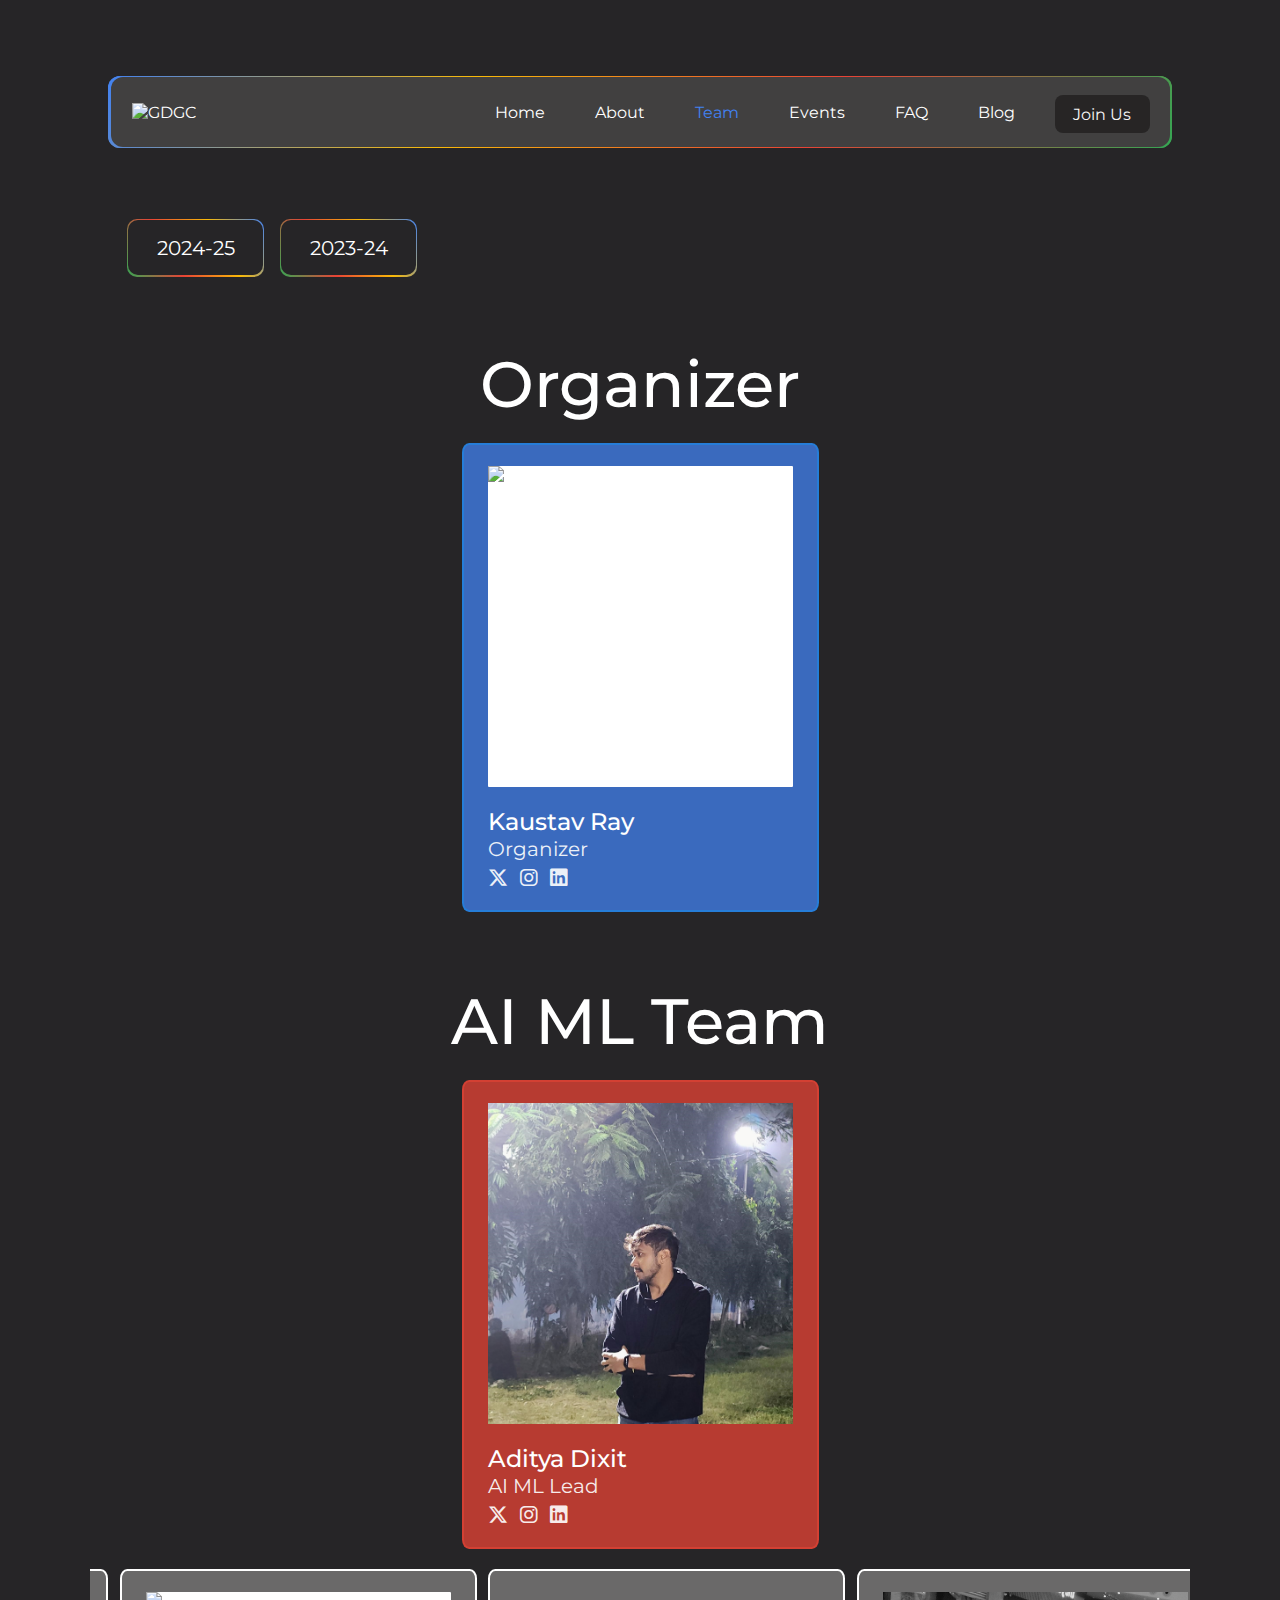
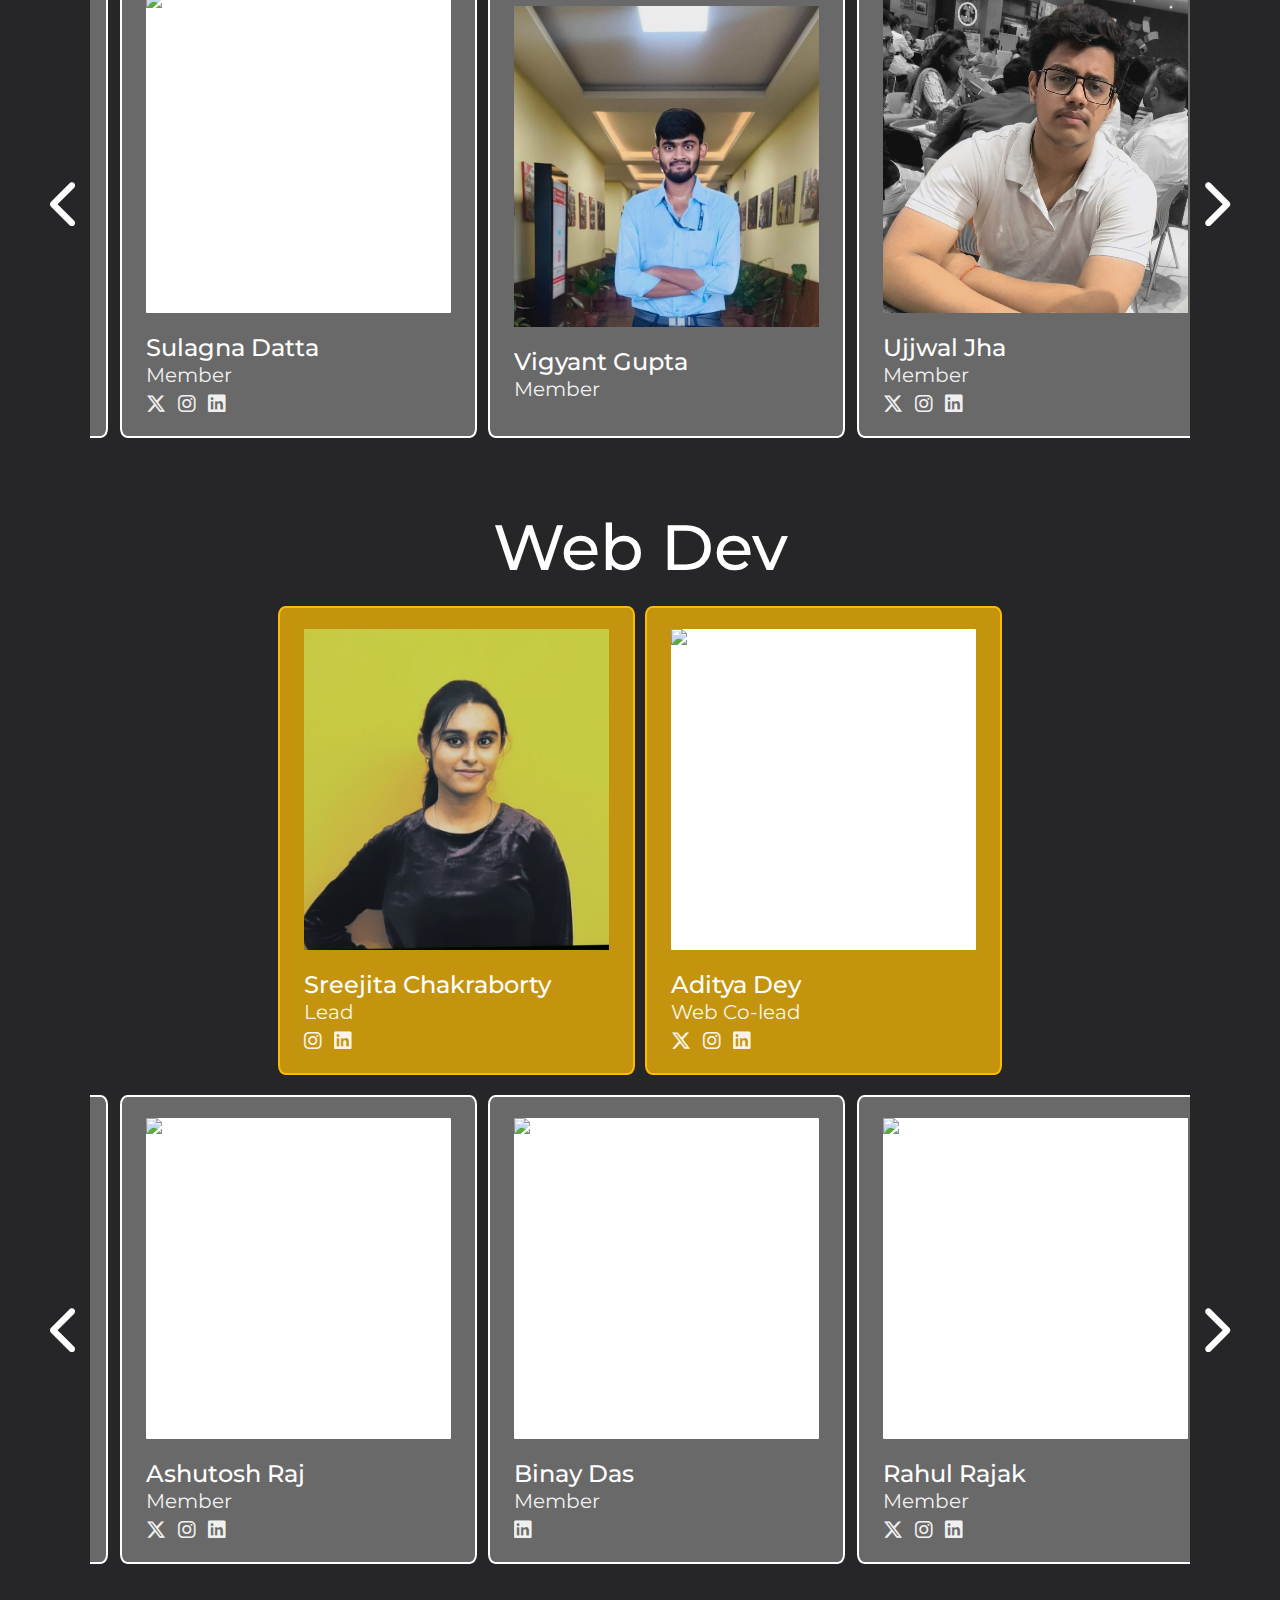
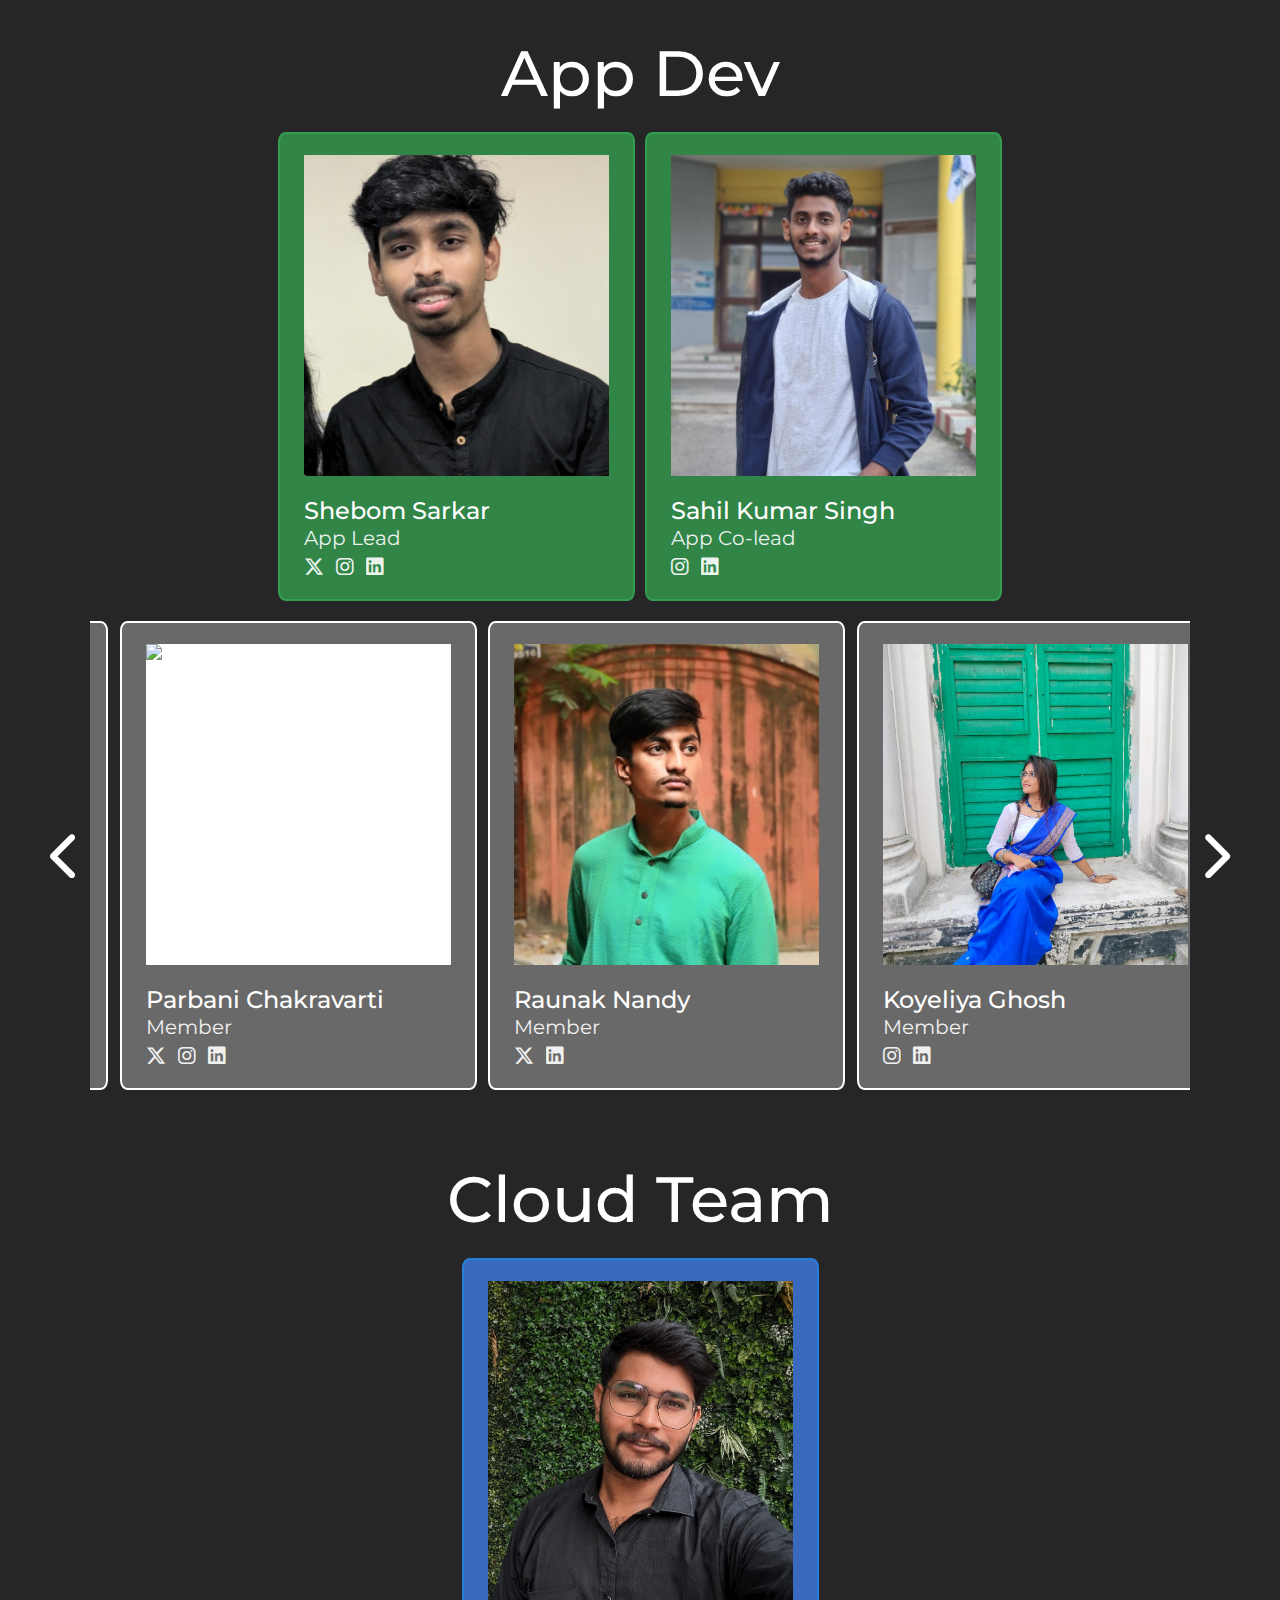
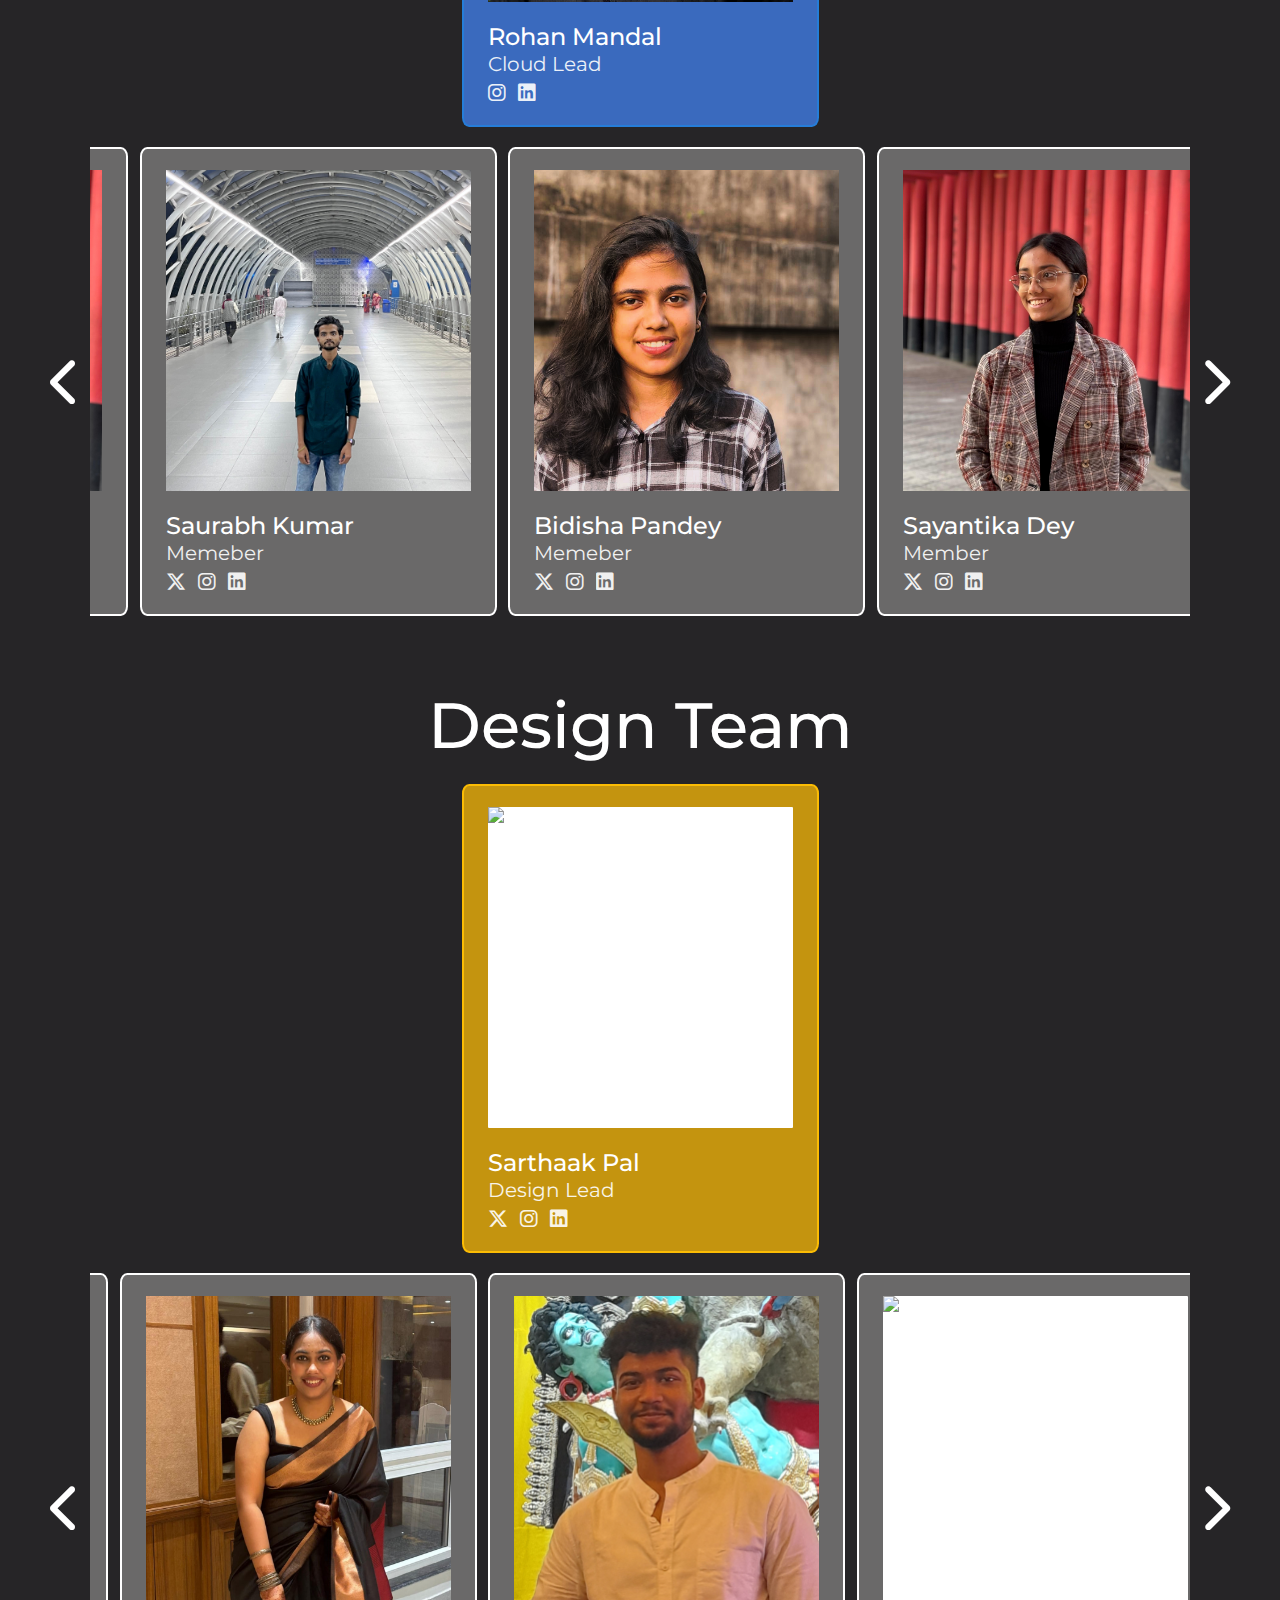
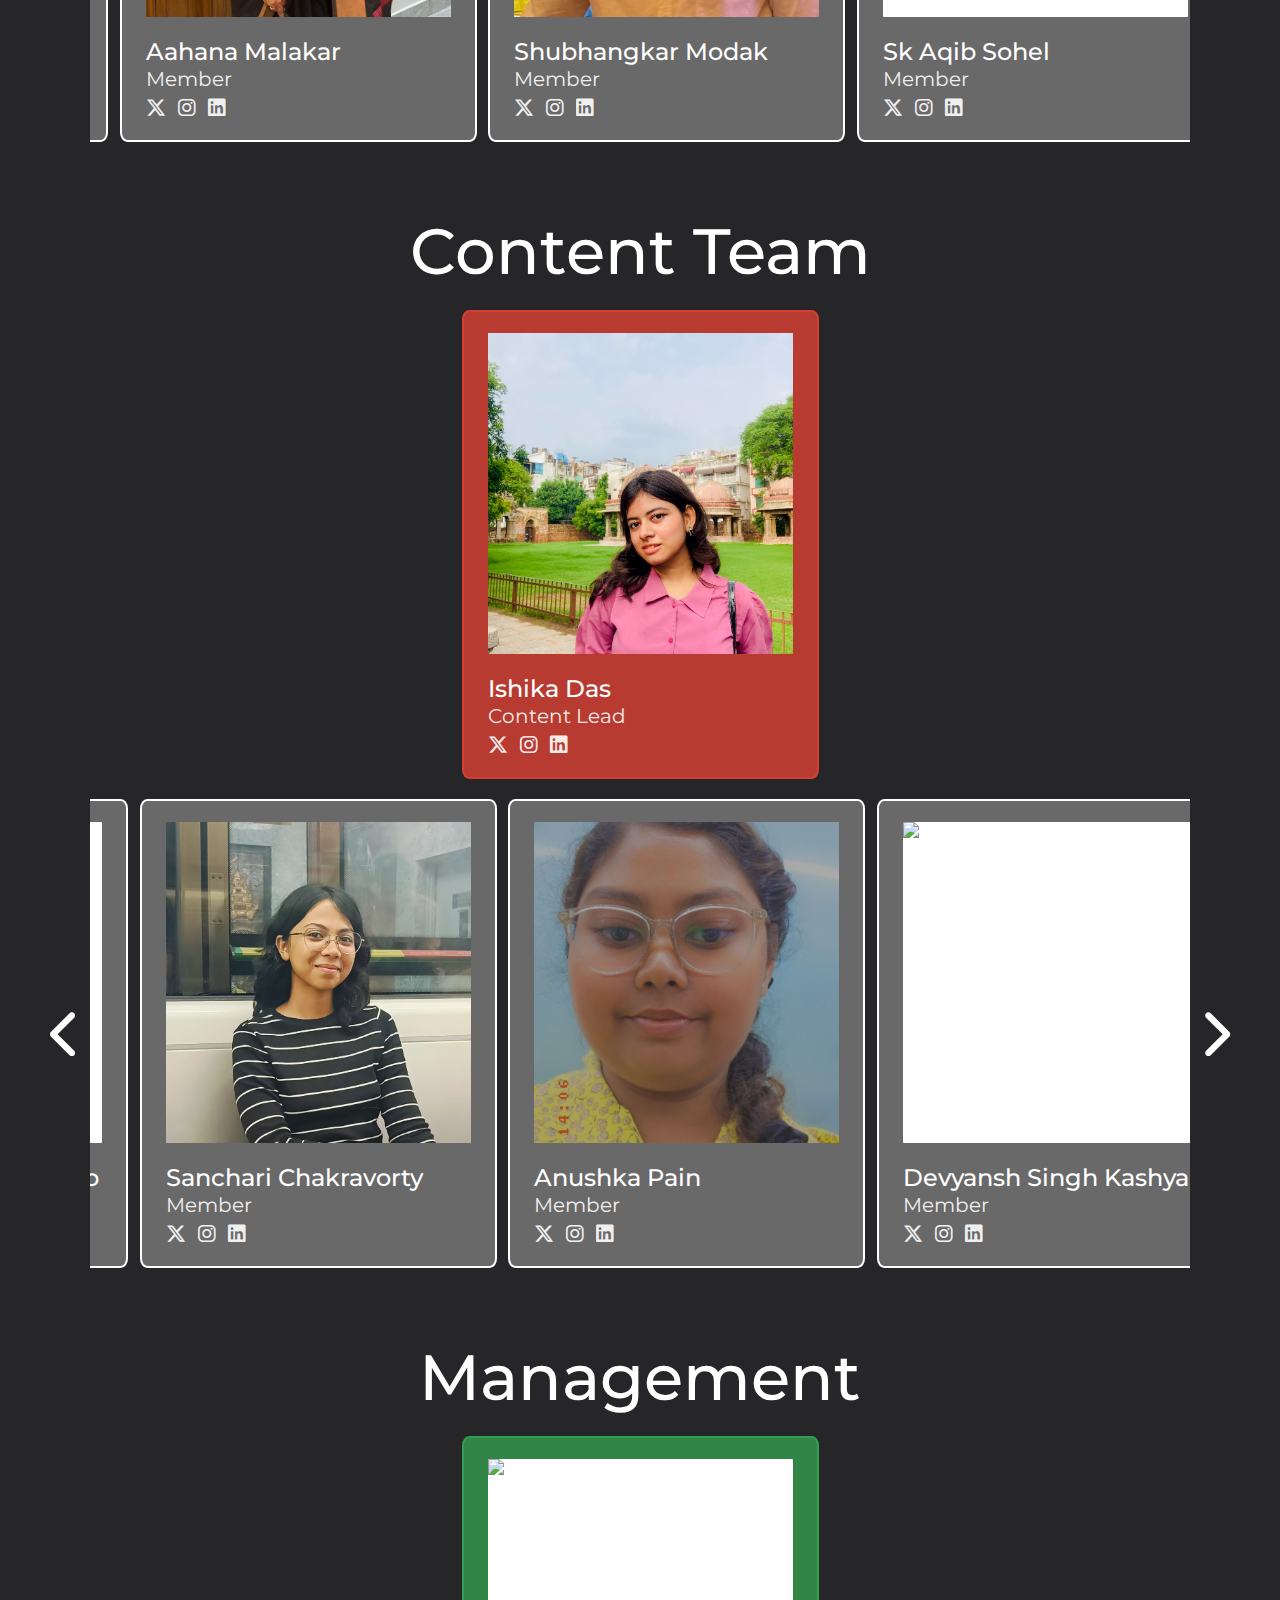
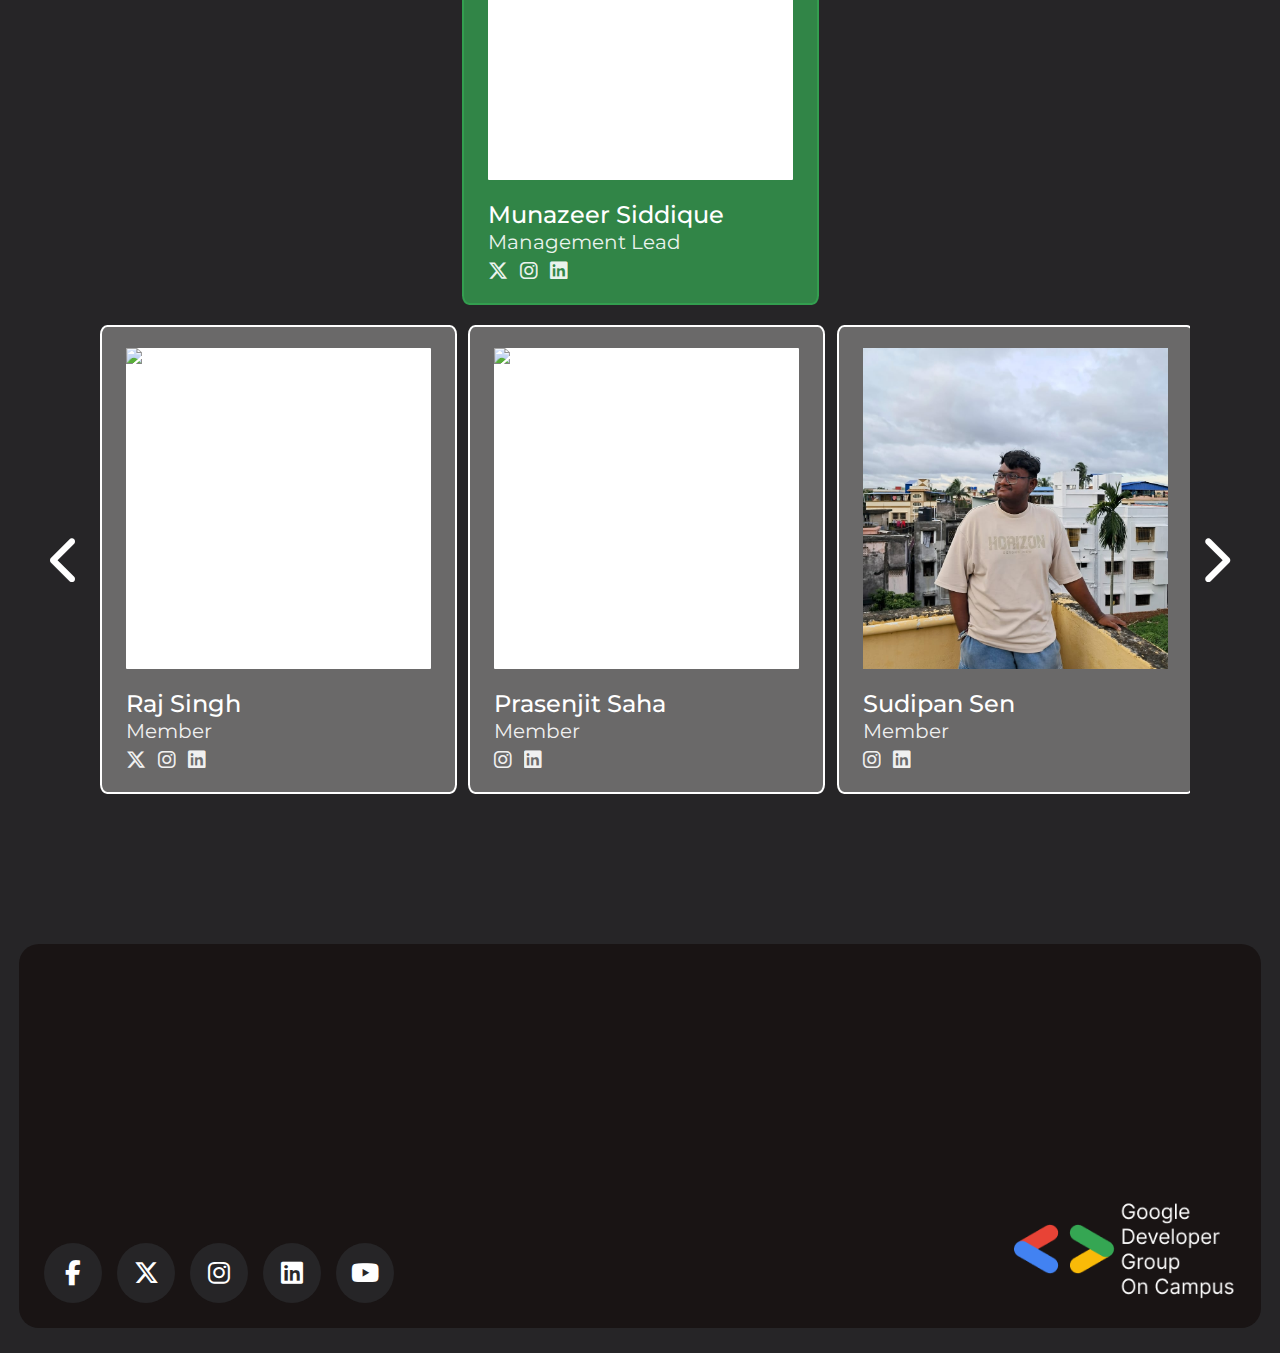
==== commit c3f3faf4: "Fix image file extension in indexx.html, clean up unused CSS styles, and refactor JavaScript for con" ====
--- a/indexx.html
+++ b/indexx.html
@@ -242,7 +242,7 @@
     
                         <div class="card">
                             <div class="card-img">
-                                <img src="/pfp 2k24-25/Soumyajit Paria.jpg" alt="Profile">
+                                <img src="/pfp 2k24-25/Soumyajit Paria.jpeg" alt="Profile">
                             </div>
                             <div class="card-txt">
                                 <div class="txt-name">Soumyajit Paria</div>
@@ -303,7 +303,7 @@
                             <img src="/pfp 2k24-25/Shebom Sarkar.jpeg" alt="Profile">
                         </div>
                         <div class="card-txt">
-                            <div class="txt-name">Bhaijaan</div>
+                            <div class="txt-name">Shebom Sarkar</div>
                             <div class="txt-designation">App Lead</div>
                             <div class="txt-logo">
                                 <a href="https://x.com/xanbiam?s=21"><i class="fa-brands fa-x-twitter"></i></a>
--- a/styles.css
+++ b/styles.css
@@ -139,6 +139,7 @@
     z-index: 99;
 }
 
+
 .sidebar li{
     width: 100%;
 }
@@ -146,6 +147,11 @@
 .sidebar li a{
     width: 100%;
 }
+
+
+
+
+
 
 #menubar{
     color: var(--txt-color);
@@ -543,7 +549,7 @@
     width: 353px;
     border-radius: 2%;
     /* background-color: #777676 ; */
-    background-color: rgb(119, 118, 118, 0.75) ;
+    background-color: rgb(119, 118, 118, 0.85) ;
     border: 2px solid var(--txt-color);
     display: flex;
     flex-direction: column;
@@ -551,22 +557,23 @@
 }
 
 .blue-card{
-    background-color: #314A77 !important;
-    border: 2px solid #0D99FF !important;
+    background-color: rgb(66, 130, 242, 0.75) !important;
+    border: 2px solid #0d9aff69 !important;
+
 }
 
 .red-card{
-    background-color: #74312c !important;
-    border: 2px solid #ea4335 !important;
+    background-color: rgb(	232,67,54, 0.75) !important;
+    border: 2px solid #ea44358f !important;
 }
 
 .yellow-card{
-    background-color: #7B6019 !important;
+    background-color: rgb(	249,186,8,0.75) !important;
     border: 2px solid #FBBC04 !important;
 }
 
 .green-card{
-    background-color: #2C5837 !important;
+    background-color: rgb(	53	,166	,83,0.75) !important;
     border: 2px solid #339E4F !important;
 }
 
@@ -1107,7 +1114,7 @@
 @media screen and (max-width: 368px){
     .slider-container,
     .card-container {
-        width: 95%;
+        width: 90%;
     }
     
     #wrapper .cards-wrapper {
@@ -1152,7 +1159,7 @@
     }
 }
 
-@media screen and (max-width: 330px){
+@media screen and (max-width: 320px){
     .right-arrow{
         right: 1%;
     }
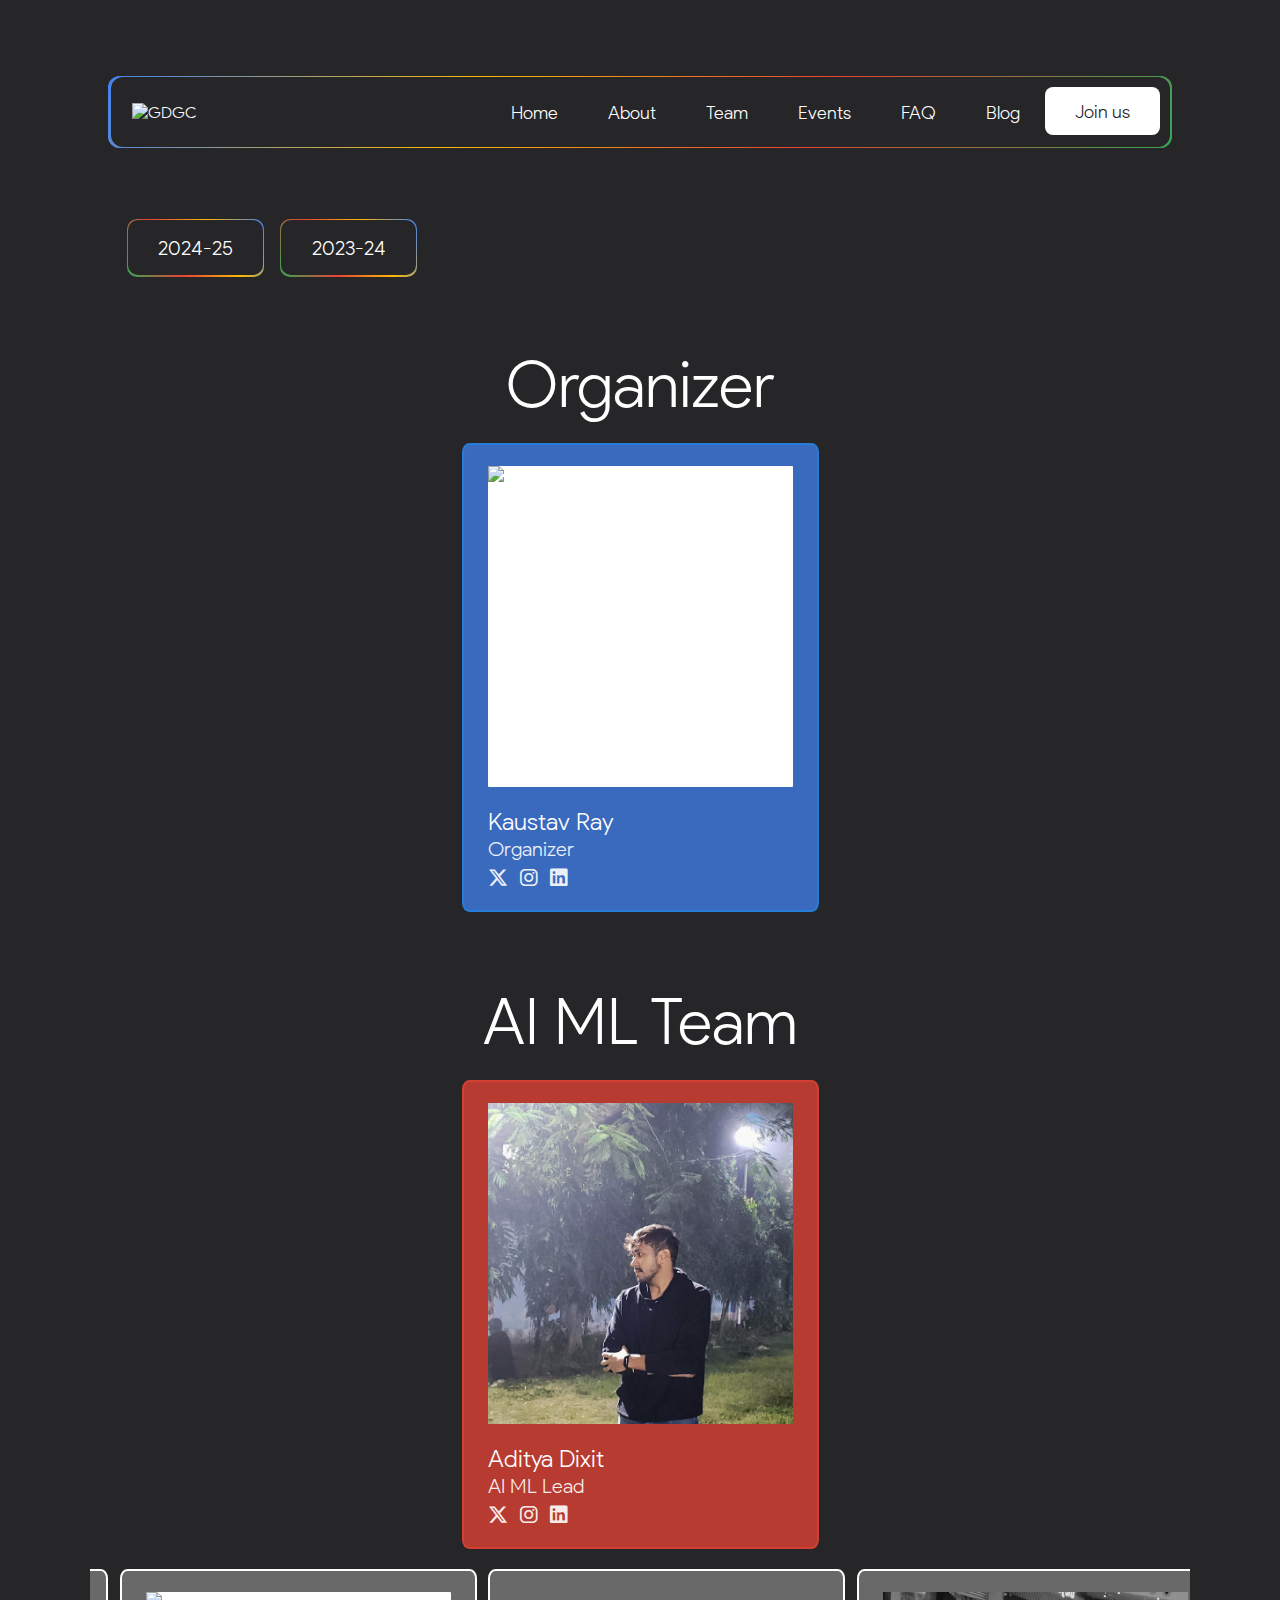
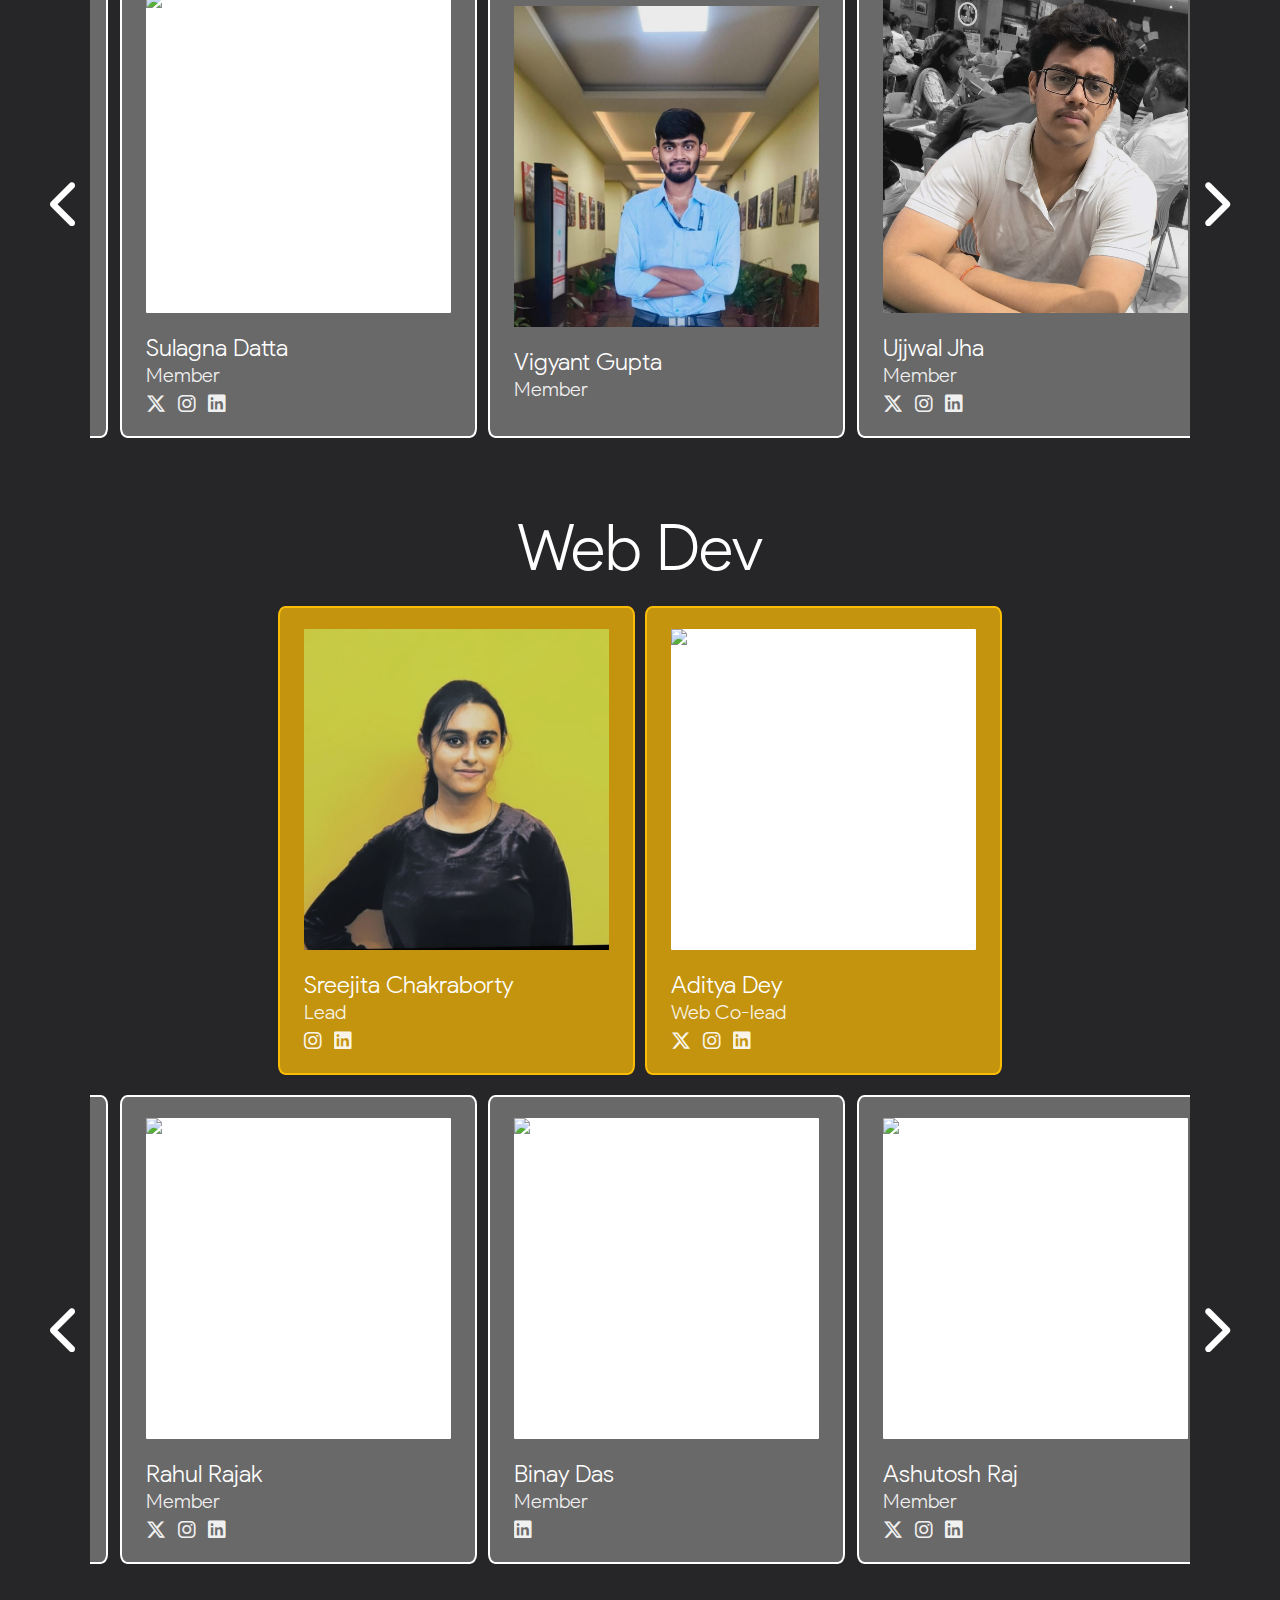
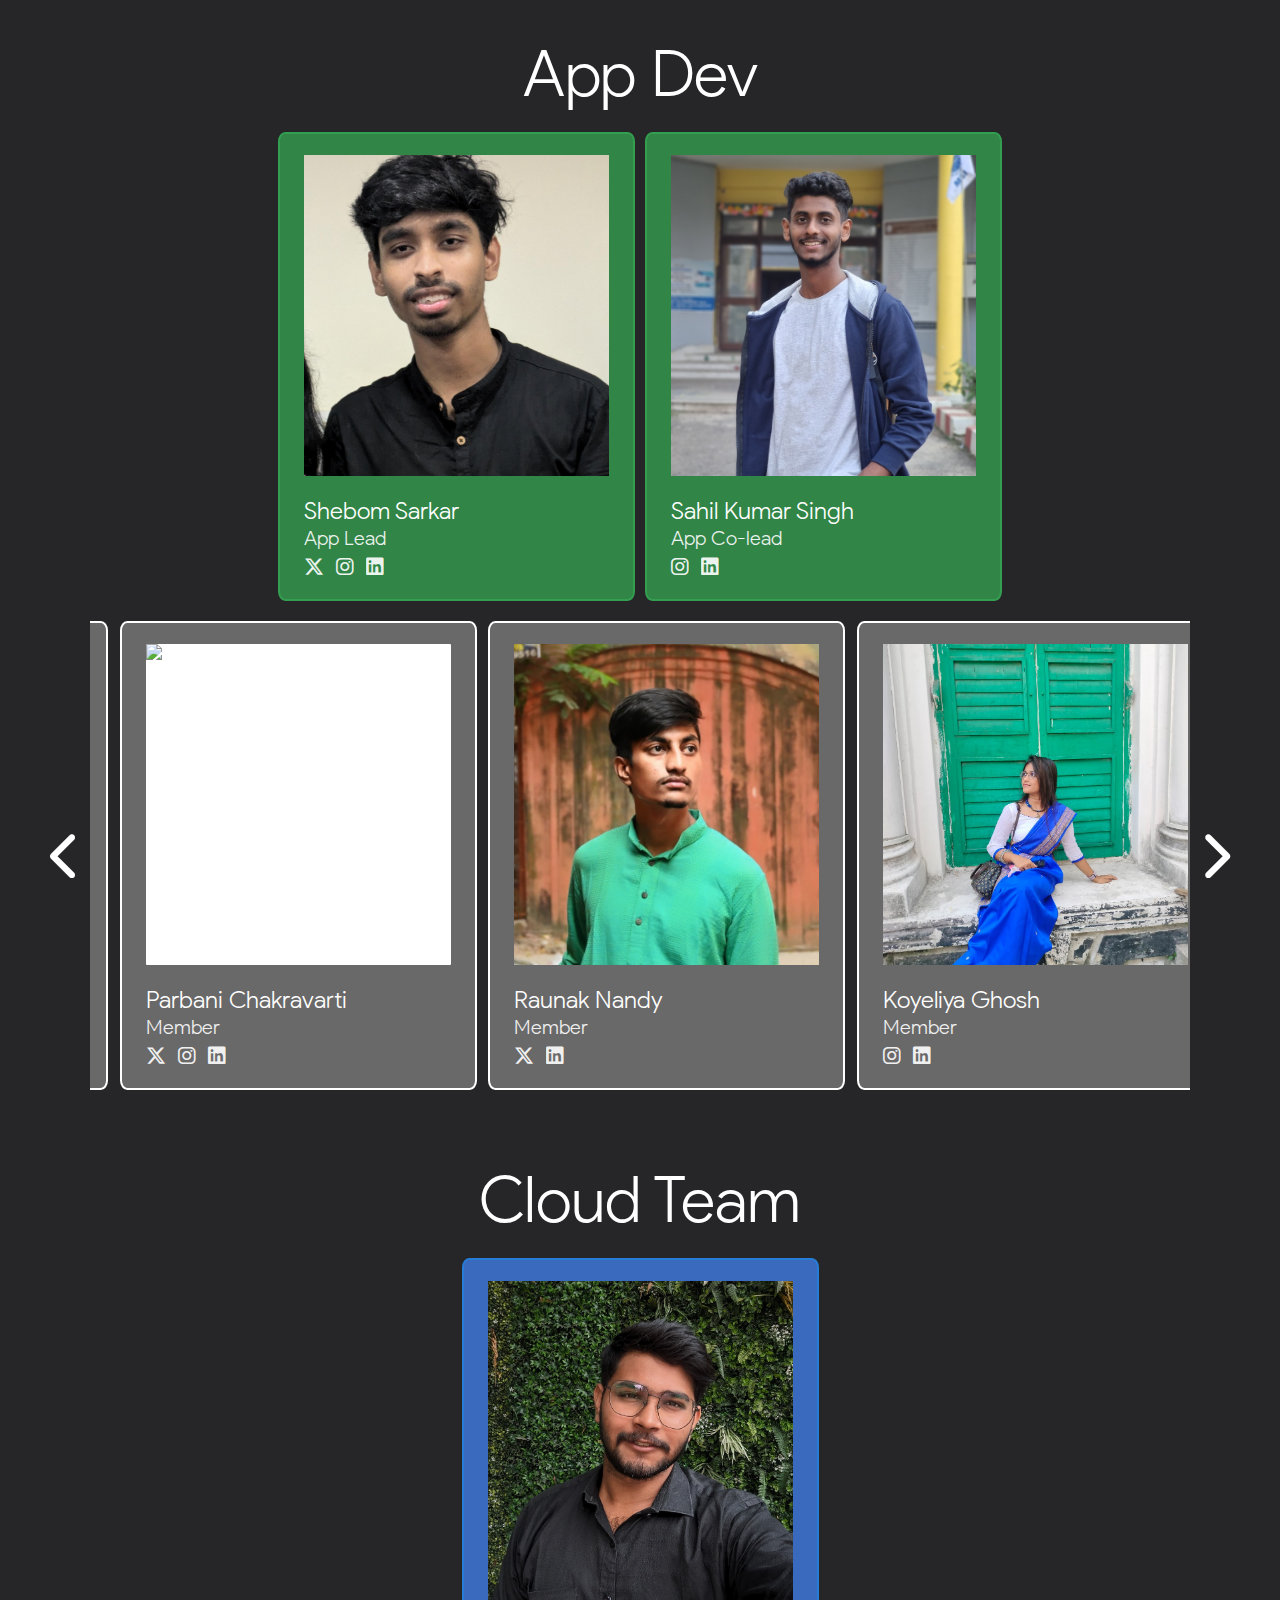
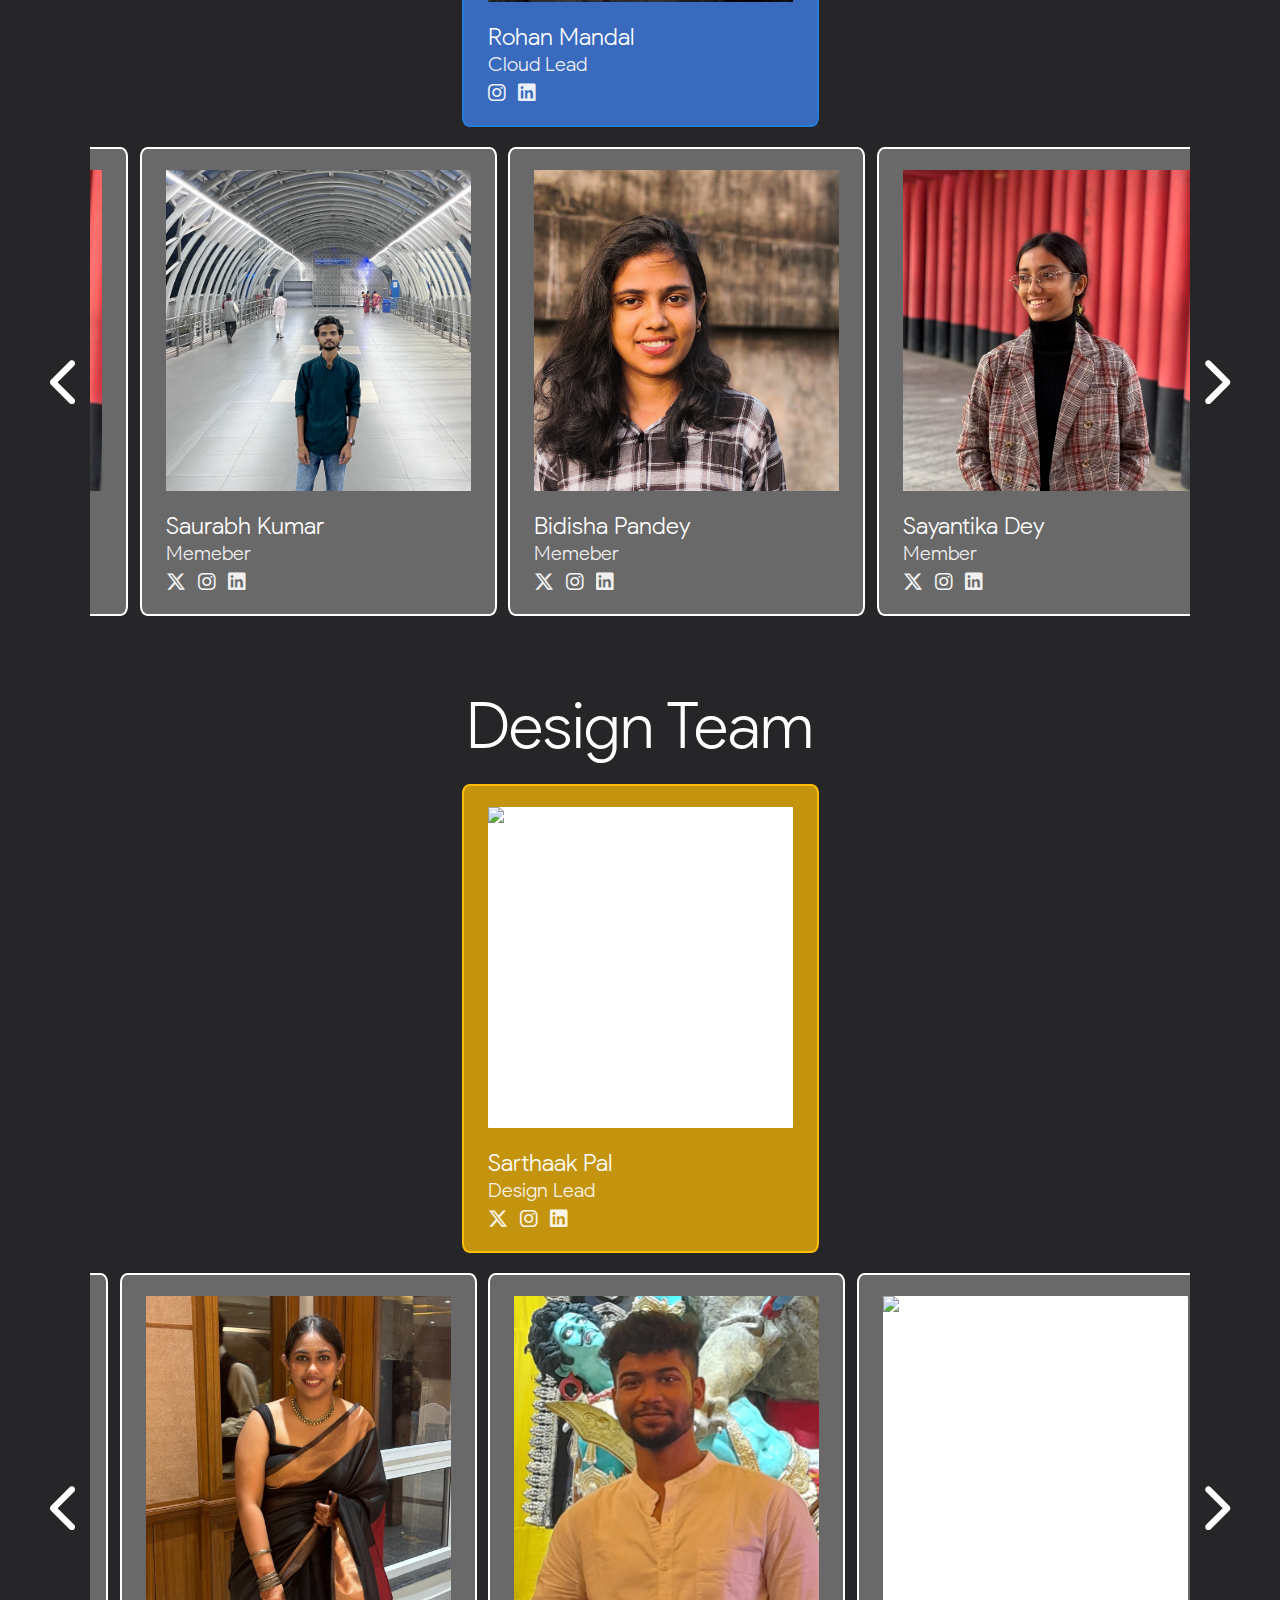
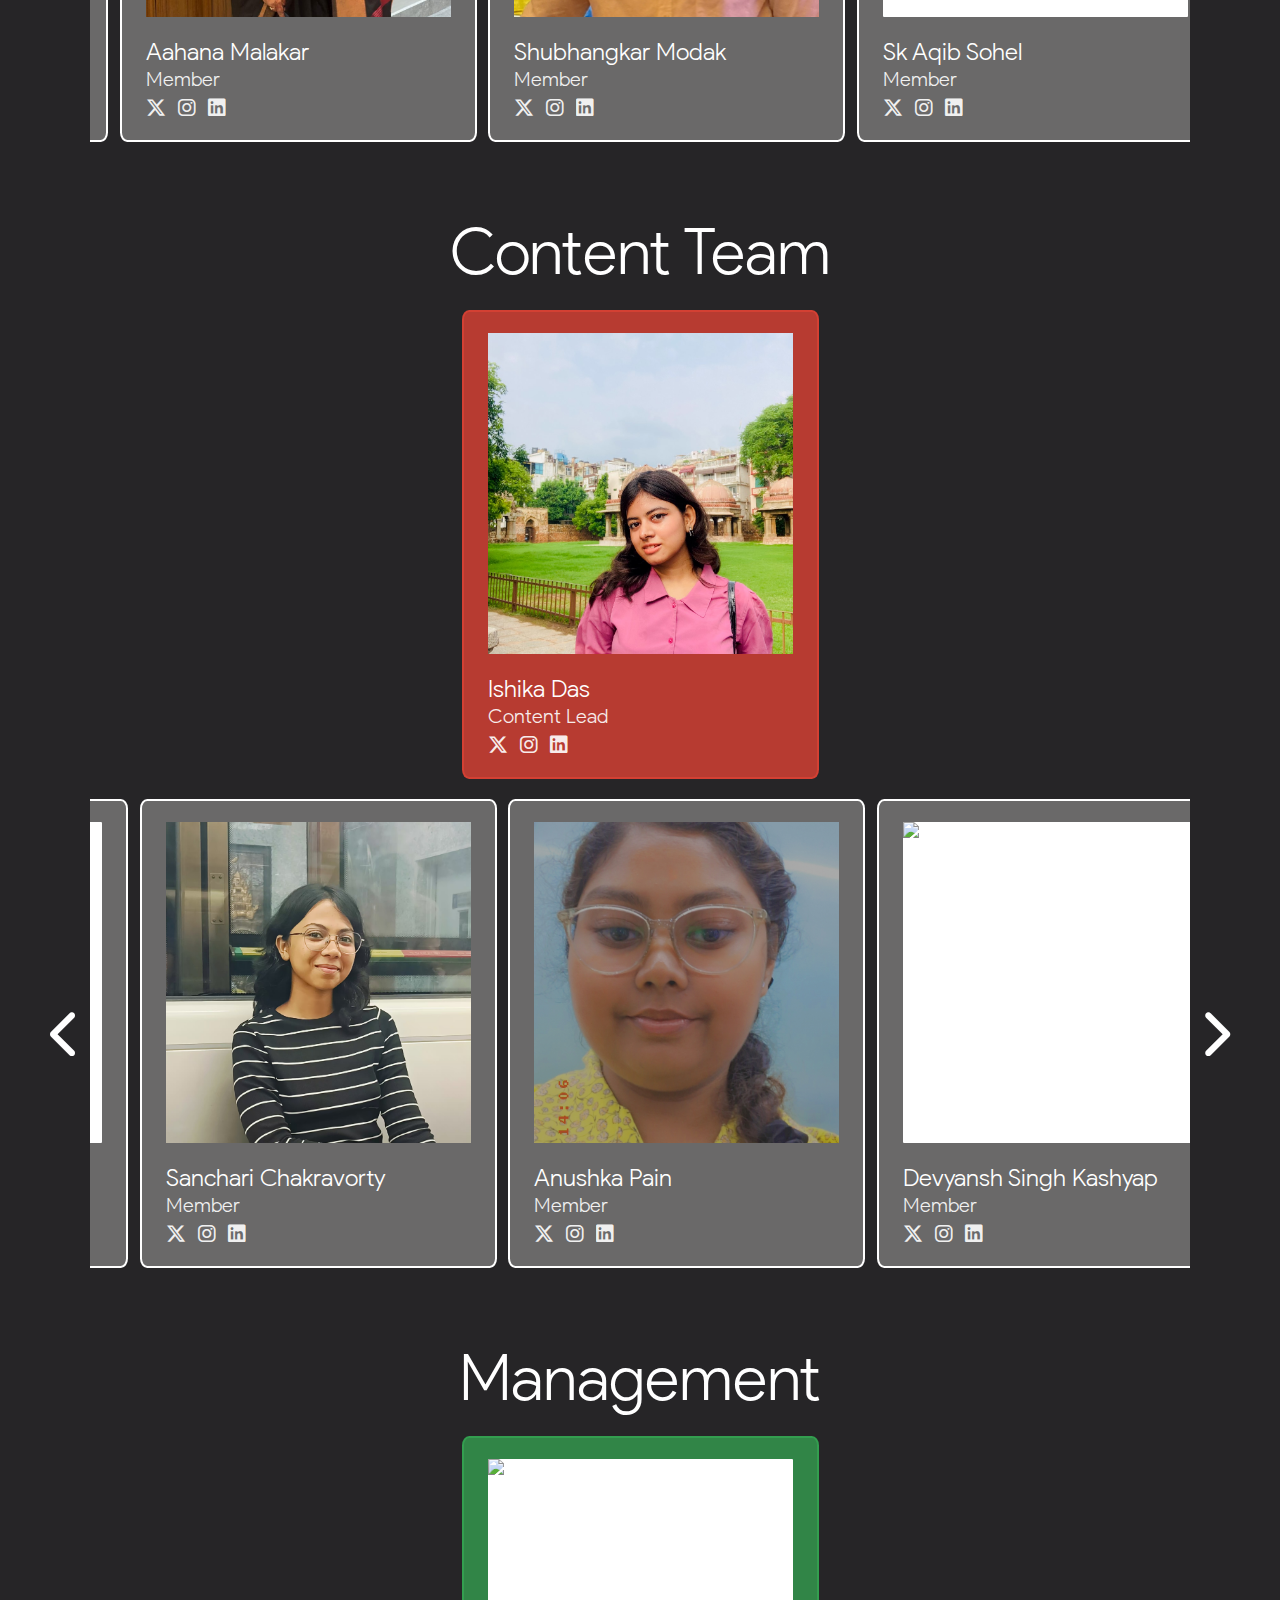
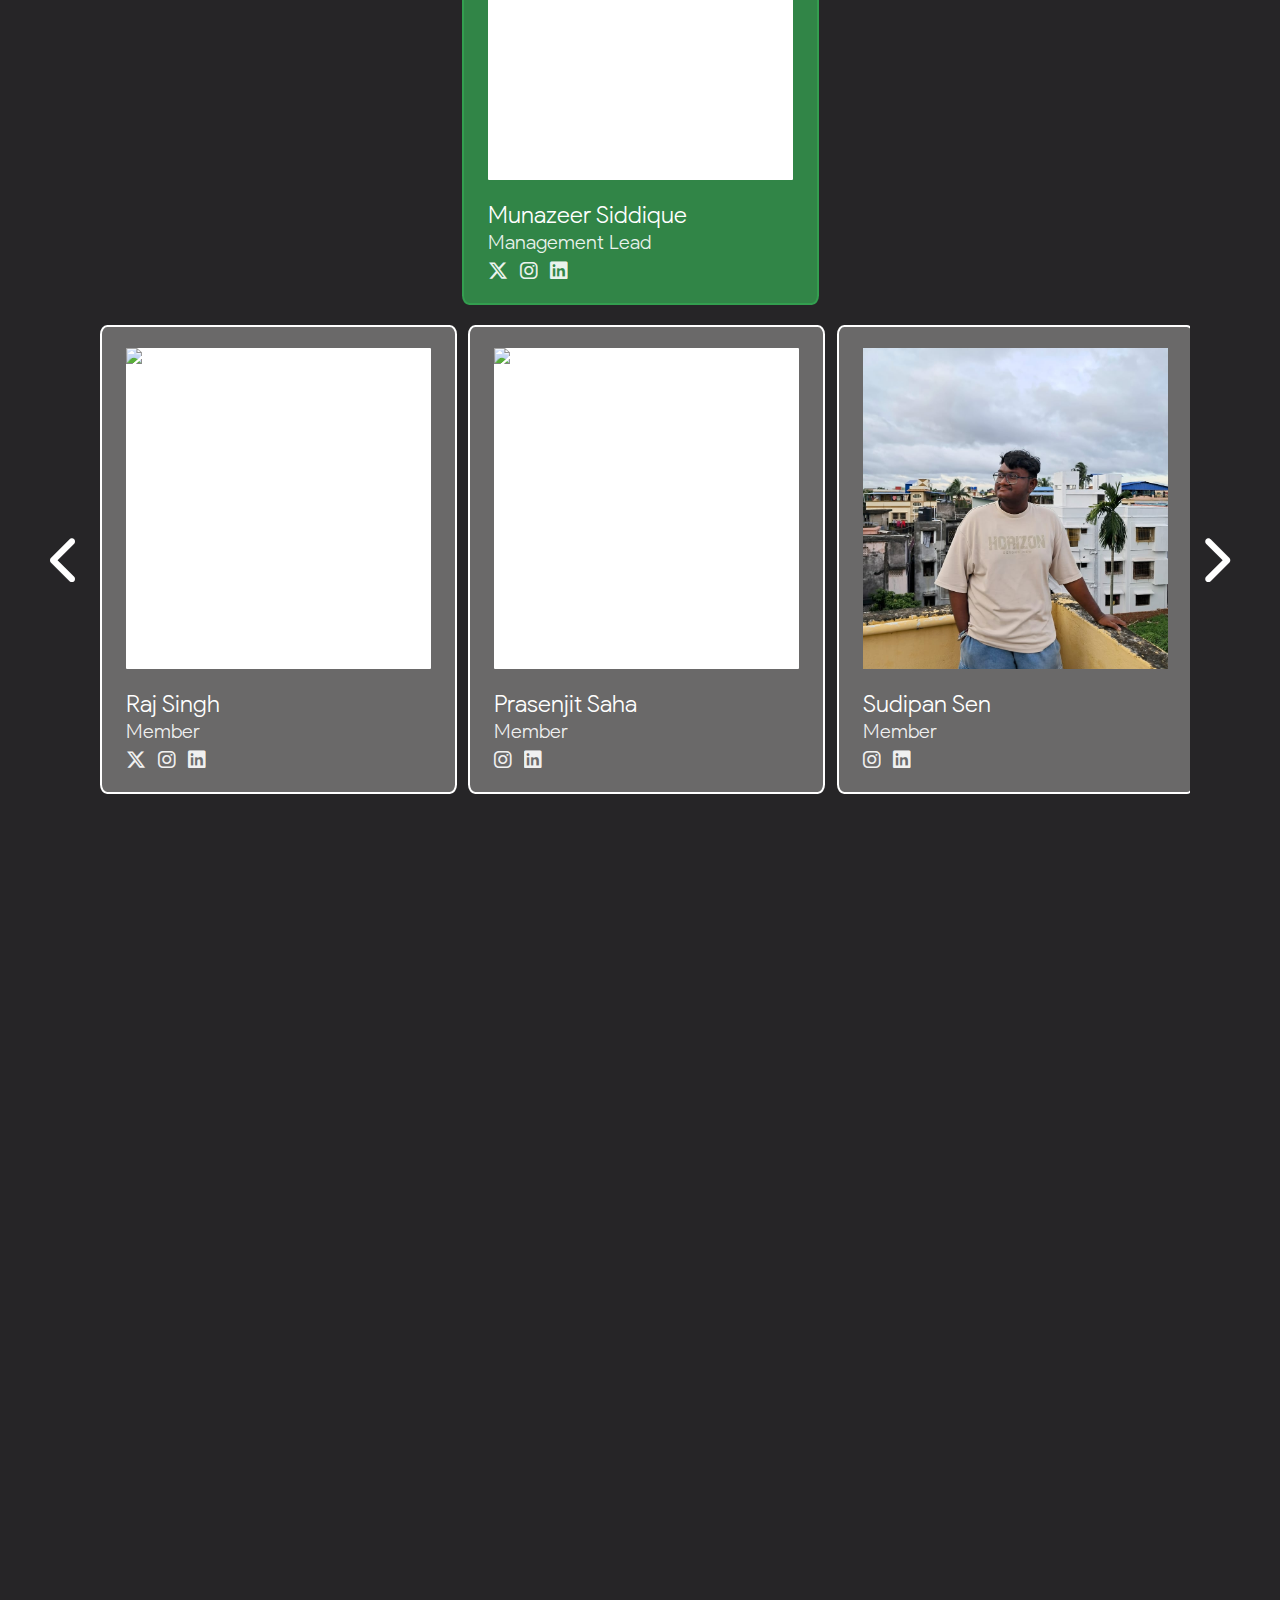
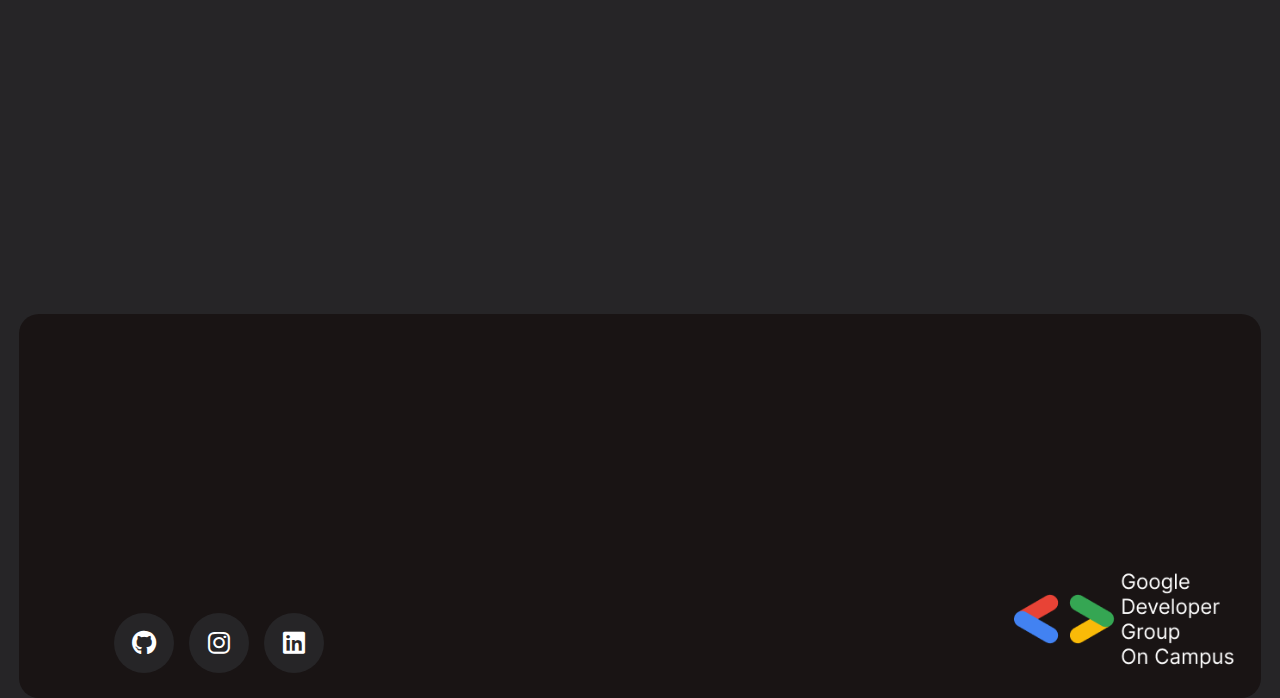
==== commit db12dadc: "Update indexx.html" ====
--- a/indexx.html
+++ b/indexx.html
@@ -7,11 +7,12 @@
     <title>GDGC TEAM MEMBERS</title>
     <link rel="stylesheet" href="https://cdnjs.cloudflare.com/ajax/libs/font-awesome/6.7.1/css/all.min.css">
     <link rel="stylesheet" href="styles.css">
+    <link rel="stylesheet" href="style.css">
 </head>
 
 <body>
 
-    <div class="header">
+    <!-- <div class="header">
         <nav>
             <ul>
                 <div class="nav-img">
@@ -40,7 +41,49 @@
                 <li><a href="#">Join Us</a></li>
             </ul>
         </nav>
-    </div>
+    </div> -->
+
+    <div class="header">
+        <nav>
+          <ul>
+            <div class="nav-img">
+              <img id="nav-Img" src="/images/nav-photo.png" alt="GDGC" />
+            </div>
+            <li class="hideOnMobile">
+              <a href="index.html" class="active">Home</a>
+            </li>
+            <li class="hideOnMobile"><a href="index.html">About</a></li>
+            <li class="hideOnMobile"><a href="./indexx.html">Team</a></li>
+            <li class="hideOnMobile"><a href="index.html">Events</a></li>
+            <li class="hideOnMobile"><a href="index.html">FAQ</a></li>
+            <li class="hideOnMobile"><a href="index.html">Blog</a></li>
+            <li class="hideOnMobile">
+              <button id="nav-btn">
+                <a
+                  href="https://gdg.community.dev/gdg-on-campus-meghnad-saha-institute-of-technology-kolkata-india/"
+                  >Join us</a
+                >
+              </button>
+            </li>
+            <li>
+              <a href="#" id="menubar"><i class="fa-solid fa-bars"></i></a>
+            </li>
+          </ul>
+  
+          <ul class="sidebar">
+            <li>
+              <a href="#" id="closeBtn"><i class="fa-solid fa-x"></i></a>
+            </li>
+            <li><a href="index.html" class="nav-btn">Home</a></li>
+            <li><a href="index.html" class="nav-btn">About</a></li>
+            <li><a href="/indexx.html" class="nav-btn">Team</a></li>
+            <li><a href="index.html" class="nav-btn">Events</a></li>
+            <li><a href="index.html" class="nav-btn">FAQ</a></li>
+            <li><a href="index.html" class="nav-btn">Blog</a></li>
+            <li><a href="https://gdg.community.dev/gdg-on-campus-meghnad-saha-institute-of-technology-kolkata-india/" class="nav-btn">Join Us</a></li>
+          </ul>
+        </nav>
+      </div>
 
     <div class="batches">
         <div class="present">
@@ -58,7 +101,7 @@
 
             <!-- Organizer -->
             <div class="lead">
-                
+
                 <div class="card-name">
                     Organizer
                 </div>
@@ -73,8 +116,10 @@
                             <div class="txt-designation">Organizer</div>
                             <div class="txt-logo">
                                 <a href="https://x.com/kaustavrayx"><i class="fa-brands fa-x-twitter"></i></a>
-                                <a href="https://www.instagram.com/kaustavrayx_init?igsh=MWxjZTNvNGEwMHA0dg=="><i class="fa-brands fa-instagram"></i></a>
-                                <a href="https://www.linkedin.com/in/kaustav-ray-990ab628a"><i class="fa-brands fa-linkedin"></i></a>
+                                <a href="https://www.instagram.com/kaustavrayx_init?igsh=MWxjZTNvNGEwMHA0dg=="><i
+                                        class="fa-brands fa-instagram"></i></a>
+                                <a href="https://www.linkedin.com/in/kaustav-ray-990ab628a"><i
+                                        class="fa-brands fa-linkedin"></i></a>
                             </div>
                         </div>
                     </div>
@@ -99,8 +144,11 @@
                             <div class="txt-designation">AI ML Lead</div>
                             <div class="txt-logo">
                                 <a href="https://twitter.com/AdityaD88842666"><i class="fa-brands fa-x-twitter"></i></a>
-                                <a href="https://instagram.com/adityadixit04?igshid=MzMyNGUyNmU2YQ=="><i class="fa-brands fa-instagram"></i></a>
-                                <a href="https://www.linkedin.com/in/aditya-dixit-4552b627b?utm_source=share&utm_campaign=share_via&utm_content=profile&utm_medium=android_app"><i class="fa-brands fa-linkedin"></i></a>
+                                <a href="https://instagram.com/adityadixit04?igshid=MzMyNGUyNmU2YQ=="><i
+                                        class="fa-brands fa-instagram"></i></a>
+                                <a
+                                    href="https://www.linkedin.com/in/aditya-dixit-4552b627b?utm_source=share&utm_campaign=share_via&utm_content=profile&utm_medium=android_app"><i
+                                        class="fa-brands fa-linkedin"></i></a>
                             </div>
                         </div>
                     </div>
@@ -122,7 +170,8 @@
                             <div class="txt-logo">
                                 <a href="https://x.com/UjjwalJ67323853"><i class="fa-brands fa-x-twitter"></i></a>
                                 <a href="https://www.instagram.com/escape.js"><i class="fa-brands fa-instagram"></i></a>
-                                <a href="https://www.linkedin.com/in/ujjwal-jha-26129b287"><i class="fa-brands fa-linkedin"></i></a>
+                                <a href="https://www.linkedin.com/in/ujjwal-jha-26129b287"><i
+                                        class="fa-brands fa-linkedin"></i></a>
                             </div>
                         </div>
                     </div>
@@ -136,7 +185,8 @@
                             <div class="txt-designation">Member</div>
                             <div class="txt-logo">
                                 <a href="https://x.com/arpankumarde"><i class="fa-brands fa-x-twitter"></i></a>
-                                <a href="https://www.instagram.com/arpankumarde"><i class="fa-brands fa-instagram"></i></a>
+                                <a href="https://www.instagram.com/arpankumarde"><i
+                                        class="fa-brands fa-instagram"></i></a>
                                 <a href="https://linkedin.com/in/arpankumarde"><i class="fa-brands fa-linkedin"></i></a>
                             </div>
                         </div>
@@ -150,9 +200,13 @@
                             <div class="txt-name">Sulagna Datta</div>
                             <div class="txt-designation">Member</div>
                             <div class="txt-logo">
-                                <a href="https://x.com/SulagnaDutta6_?t=ZFF8y8OLlnuT2B15A6zkTg&s=09"><i class="fa-brands fa-x-twitter"></i></a>
-                                <a href="https://www.instagram.com/sulagna._?igsh=aXE3Zm81bmJlcXVy"><i class="fa-brands fa-instagram"></i></a>
-                                <a href="https://www.linkedin.com/in/sulagna-dutta-893770275?utm_source=share&utm_campaign=share_via&utm_content=profile&utm_medium=android_app"><i class="fa-brands fa-linkedin"></i></a>
+                                <a href="https://x.com/SulagnaDutta6_?t=ZFF8y8OLlnuT2B15A6zkTg&s=09"><i
+                                        class="fa-brands fa-x-twitter"></i></a>
+                                <a href="https://www.instagram.com/sulagna._?igsh=aXE3Zm81bmJlcXVy"><i
+                                        class="fa-brands fa-instagram"></i></a>
+                                <a
+                                    href="https://www.linkedin.com/in/sulagna-dutta-893770275?utm_source=share&utm_campaign=share_via&utm_content=profile&utm_medium=android_app"><i
+                                        class="fa-brands fa-linkedin"></i></a>
                             </div>
                         </div>
                     </div>
@@ -194,23 +248,29 @@
                             <div class="txt-designation">Lead</div>
                             <div class="txt-logo">
                                 <!-- <a href="#"><i class="fa-brands fa-x-twitter"></i></a> -->
-                                <a href="https://www.instagram.com/_itz_sreejitaaaaaa_?igsh=MWhnYmVoeXhkZHcyYQ=="><i class="fa-brands fa-instagram"></i></a>
-                                <a href="https://www.linkedin.com/in/sreejita-chakraborty-9829b7273?utm_source=share&utm_campaign=share_via&utm_content=profile&utm_medium=android_app"><i class="fa-brands fa-linkedin"></i></a>
+                                <a href="https://www.instagram.com/_itz_sreejitaaaaaa_?igsh=MWhnYmVoeXhkZHcyYQ=="><i
+                                        class="fa-brands fa-instagram"></i></a>
+                                <a
+                                    href="https://www.linkedin.com/in/sreejita-chakraborty-9829b7273?utm_source=share&utm_campaign=share_via&utm_content=profile&utm_medium=android_app"><i
+                                        class="fa-brands fa-linkedin"></i></a>
                             </div>
                         </div>
                     </div>
 
                     <div class="card yellow-card">
                         <div class="card-img">
-                            <img src="/pfp 2k24-25/Aditya Dey.jpg" alt="Profile">
+                            <img src="/pfp 2k24-25/Aditya Dey.jpeg" alt="Profile">
+                            <!-- <img src="/pfp 2k24-25/xx.jpeg" alt="Profile"> -->
                         </div>
                         <div class="card-txt">
                             <div class="txt-name">Aditya Dey</div>
                             <div class="txt-designation">Web Co-lead</div>
                             <div class="txt-logo">
                                 <a href="https://x.com/13AdityaDey"><i class="fa-brands fa-x-twitter"></i></a>
-                                <a href="https://www.instagram.com/aditya_dey18/"><i class="fa-brands fa-instagram"></i></a>
-                                <a href="https://www.linkedin.com/in/aditya-dey-a4a53828a/"><i class="fa-brands fa-linkedin"></i></a>
+                                <a href="https://www.instagram.com/aditya_dey18/"><i
+                                        class="fa-brands fa-instagram"></i></a>
+                                <a href="https://www.linkedin.com/in/aditya-dey-a4a53828a/"><i
+                                        class="fa-brands fa-linkedin"></i></a>
                             </div>
                         </div>
                     </div>
@@ -225,65 +285,71 @@
 
                 <div class="cards-wrapper">
 
-                        <div class="card">
-                            <div class="card-img">
-                                <img src="/pfp 2k24-25/Rahul Rajak.jpg" alt="Profile">
-                            </div>
-                            <div class="card-txt">
-                                <div class="txt-name">Rahul Rajak</div>
-                                <div class="txt-designation">Member</div>
-                                <div class="txt-logo">
-                                    <a href="#"><i class="fa-brands fa-x-twitter"></i></a>
-                                    <a href="https://www.instagram.com/rahul.rajak__5?igsh=aXZuZHVydGh6eTlv"><i class="fa-brands fa-instagram"></i></a>
-                                    <a href="https://www.linkedin.com/in/rahul-rajak-b091a5312"><i class="fa-brands fa-linkedin"></i></a>
-                                </div>
-                            </div>
-                        </div>
-    
-                        <div class="card">
-                            <div class="card-img">
-                                <img src="/pfp 2k24-25/Soumyajit Paria.jpeg" alt="Profile">
-                            </div>
-                            <div class="card-txt">
-                                <div class="txt-name">Soumyajit Paria</div>
-                                <div class="txt-designation">Member</div>
-                                <div class="txt-logo">
-                                    <a href="https://x.com/Soumyaj76759497"><i class="fa-brands fa-x-twitter"></i></a>
-                                    <a href="https://www.instagram.com/soumya.sp_/"><i class="fa-brands fa-instagram"></i></a>
-                                    <a href="https://www.linkedin.com/in/soumyajit-paria-785b60229/"><i class="fa-brands fa-linkedin"></i></a>
-                                </div>
-                            </div>
-                        </div>
-    
-                        <div class="card">
-                            <div class="card-img">
-                                <img src="/pfp 2k24-25/Ashutosh Raj.jpg" alt="Profile">
-                            </div>
-                            <div class="card-txt">
-                                <div class="txt-name">Ashutosh Raj</div>
-                                <div class="txt-designation">Member</div>
-                                <div class="txt-logo">
-                                    <a href="#https://x.com/i_ashutoshraj"><i class="fa-brands fa-x-twitter"></i></a>
-                                    <a href="https://www.instagram.com/i_ashutosh_raj/"><i class="fa-brands fa-instagram"></i></a>
-                                    <a href="https://www.linkedin.com/in/ashutosh-raj2003/"><i class="fa-brands fa-linkedin"></i></a>
-                                </div>
-                            </div>
-                        </div>
-    
-                        <div class="card">
-                            <div class="card-img">
-                                <img src="/pfp 2k24-25/Binay Das.jpg" alt="Profile">
-                            </div>
-                            <div class="card-txt">
-                                <div class="txt-name">Binay Das</div>
-                                <div class="txt-designation">Member</div>
-                                <div class="txt-logo">
-                                    <!-- <a href="#"><i class="fa-brands fa-x-twitter"></i></a>
+                    <div class="card">
+                        <div class="card-img">
+                            <img src="/pfp 2k24-25/Ashutosh Raj.jpg" alt="Profile">
+                        </div>
+                        <div class="card-txt">
+                            <div class="txt-name">Ashutosh Raj</div>
+                            <div class="txt-designation">Member</div>
+                            <div class="txt-logo">
+                                <a href="#https://x.com/i_ashutoshraj"><i class="fa-brands fa-x-twitter"></i></a>
+                                <a href="https://www.instagram.com/i_ashutosh_raj/"><i
+                                        class="fa-brands fa-instagram"></i></a>
+                                <a href="https://www.linkedin.com/in/ashutosh-raj2003/"><i
+                                        class="fa-brands fa-linkedin"></i></a>
+                            </div>
+                        </div>
+                    </div>
+
+                    <div class="card">
+                        <div class="card-img">
+                            <img src="/pfp 2k24-25/Soumyajit Paria.jpeg" alt="Profile">
+                        </div>
+                        <div class="card-txt">
+                            <div class="txt-name">Soumyajit Paria</div>
+                            <div class="txt-designation">Member</div>
+                            <div class="txt-logo">
+                                <a href="https://x.com/Soumyaj76759497"><i class="fa-brands fa-x-twitter"></i></a>
+                                <a href="https://www.instagram.com/soumya.sp_/"><i
+                                        class="fa-brands fa-instagram"></i></a>
+                                <a href="https://www.linkedin.com/in/soumyajit-paria-785b60229/"><i
+                                        class="fa-brands fa-linkedin"></i></a>
+                            </div>
+                        </div>
+                    </div>
+
+                    <div class="card">
+                        <div class="card-img">
+                            <img src="/pfp 2k24-25/Rahul Rajak.jpg" alt="Profile">
+                        </div>
+                        <div class="card-txt">
+                            <div class="txt-name">Rahul Rajak</div>
+                            <div class="txt-designation">Member</div>
+                            <div class="txt-logo">
+                                <a href="#"><i class="fa-brands fa-x-twitter"></i></a>
+                                <a href="https://www.instagram.com/rahul.rajak__5?igsh=aXZuZHVydGh6eTlv"><i
+                                        class="fa-brands fa-instagram"></i></a>
+                                <a href="https://www.linkedin.com/in/rahul-rajak-b091a5312"><i
+                                        class="fa-brands fa-linkedin"></i></a>
+                            </div>
+                        </div>
+                    </div>
+
+                    <div class="card">
+                        <div class="card-img">
+                            <img src="/pfp 2k24-25/Binay Das.jpg" alt="Profile">
+                        </div>
+                        <div class="card-txt">
+                            <div class="txt-name">Binay Das</div>
+                            <div class="txt-designation">Member</div>
+                            <div class="txt-logo">
+                                <!-- <a href="#"><i class="fa-brands fa-x-twitter"></i></a>
                                     <a href="#"><i class="fa-brands fa-instagram"></i></a> -->
-                                    <a href="http://www.linkedin.com/in/binaydas"><i class="fa-brands fa-linkedin"></i></a>
-                                </div>
-                            </div>
-                        </div>                    
+                                <a href="http://www.linkedin.com/in/binaydas"><i class="fa-brands fa-linkedin"></i></a>
+                            </div>
+                        </div>
+                    </div>
 
                 </div>
 
@@ -307,8 +373,11 @@
                             <div class="txt-designation">App Lead</div>
                             <div class="txt-logo">
                                 <a href="https://x.com/xanbiam?s=21"><i class="fa-brands fa-x-twitter"></i></a>
-                                <a href="https://www.instagram.com/xanbiam?igsh=bmN2bm8ycW9hN2Fs&utm_source=qr"><i class="fa-brands fa-instagram"></i></a>
-                                <a href="https://www.linkedin.com/in/shebom640?utm_source=share&utm_campaign=share_via&utm_content=profile&utm_medium=ios_app"><i class="fa-brands fa-linkedin"></i></a>
+                                <a href="https://www.instagram.com/xanbiam?igsh=bmN2bm8ycW9hN2Fs&utm_source=qr"><i
+                                        class="fa-brands fa-instagram"></i></a>
+                                <a
+                                    href="https://www.linkedin.com/in/shebom640?utm_source=share&utm_campaign=share_via&utm_content=profile&utm_medium=ios_app"><i
+                                        class="fa-brands fa-linkedin"></i></a>
                             </div>
                         </div>
                     </div>
@@ -322,8 +391,10 @@
                             <div class="txt-designation">App Co-lead</div>
                             <div class="txt-logo">
                                 <!-- <a href="#"><i class="fa-brands fa-x-twitter"></i></a> -->
-                                <a href="https://www.instagram.com/sahilkumarsingh_07"><i class="fa-brands fa-instagram"></i></a>
-                                <a href="http://www.linkedin.com/in/sahil-kumar-singh-664549244"><i class="fa-brands fa-linkedin"></i></a>
+                                <a href="https://www.instagram.com/sahilkumarsingh_07"><i
+                                        class="fa-brands fa-instagram"></i></a>
+                                <a href="http://www.linkedin.com/in/sahil-kumar-singh-664549244"><i
+                                        class="fa-brands fa-linkedin"></i></a>
                             </div>
                         </div>
                     </div>
@@ -346,8 +417,11 @@
                             <div class="txt-designation">Member</div>
                             <div class="txt-logo">
                                 <!-- <a href="#"><i class="fa-brands fa-x-twitter"></i></a> -->
-                                <a href="https://www.instagram.com/amebilia_lia?igsh=bWRzb3VlaG9ob3My"><i class="fa-brands fa-instagram"></i></a>
-                                <a href="https://www.linkedin.com/in/koyeliya-ghosh-35718b324?utm_source=share&utm_campaign=share_via&utm_content=profile&utm_medium=android_app"><i class="fa-brands fa-linkedin"></i></a>
+                                <a href="https://www.instagram.com/amebilia_lia?igsh=bWRzb3VlaG9ob3My"><i
+                                        class="fa-brands fa-instagram"></i></a>
+                                <a
+                                    href="https://www.linkedin.com/in/koyeliya-ghosh-35718b324?utm_source=share&utm_campaign=share_via&utm_content=profile&utm_medium=android_app"><i
+                                        class="fa-brands fa-linkedin"></i></a>
                             </div>
                         </div>
                     </div>
@@ -361,8 +435,10 @@
                             <div class="txt-designation">Member</div>
                             <div class="txt-logo">
                                 <!-- <a href="#"><i class="fa-brands fa-x-twitter"></i></a> -->
-                                <a href="https://www.instagram.com/shayanikaa__?igsh=MWNlbm9vM2RuMnIzMA=="><i class="fa-brands fa-instagram"></i></a>
-                                <a href="https://www.linkedin.com/in/Shayanika-das"><i class="fa-brands fa-linkedin"></i></a>
+                                <a href="https://www.instagram.com/shayanikaa__?igsh=MWNlbm9vM2RuMnIzMA=="><i
+                                        class="fa-brands fa-instagram"></i></a>
+                                <a href="https://www.linkedin.com/in/Shayanika-das"><i
+                                        class="fa-brands fa-linkedin"></i></a>
                             </div>
                         </div>
                     </div>
@@ -376,8 +452,11 @@
                             <div class="txt-designation">Member</div>
                             <div class="txt-logo">
                                 <a href="#"><i class="fa-brands fa-x-twitter"></i></a>
-                                <a href="https://www.instagram.com/parbo.chakravarti?igsh=ejNzeGt1enlkNHh5"><i class="fa-brands fa-instagram"></i></a>
-                                <a href="https://www.linkedin.com/in/parbani-chakravarti-7569a1318?utm_source=share&utm_campaign=share_via&utm_content=profile&utm_medium=android_app"><i class="fa-brands fa-linkedin"></i></a>
+                                <a href="https://www.instagram.com/parbo.chakravarti?igsh=ejNzeGt1enlkNHh5"><i
+                                        class="fa-brands fa-instagram"></i></a>
+                                <a
+                                    href="https://www.linkedin.com/in/parbani-chakravarti-7569a1318?utm_source=share&utm_campaign=share_via&utm_content=profile&utm_medium=android_app"><i
+                                        class="fa-brands fa-linkedin"></i></a>
                             </div>
                         </div>
                     </div>
@@ -390,9 +469,12 @@
                             <div class="txt-name">Raunak Nandy</div>
                             <div class="txt-designation">Member</div>
                             <div class="txt-logo">
-                                <a href="https://x.com/raunak_nandy?t=iNUBp62lKKA6PuqwHdG5ZQ&s=09"><i class="fa-brands fa-x-twitter"></i></a>
+                                <a href="https://x.com/raunak_nandy?t=iNUBp62lKKA6PuqwHdG5ZQ&s=09"><i
+                                        class="fa-brands fa-x-twitter"></i></a>
                                 <!-- <a href="#"><i class="fa-brands fa-instagram"></i></a> -->
-                                <a href="https://www.linkedin.com/in/raunak-nandy?utm_source=share&utm_campaign=share_via&utm_content=profile&utm_medium=android_app"><i class="fa-brands fa-linkedin"></i></a>
+                                <a
+                                    href="https://www.linkedin.com/in/raunak-nandy?utm_source=share&utm_campaign=share_via&utm_content=profile&utm_medium=android_app"><i
+                                        class="fa-brands fa-linkedin"></i></a>
                             </div>
                         </div>
                     </div>
@@ -419,7 +501,8 @@
                             <div class="txt-designation">Cloud Lead</div>
                             <div class="txt-logo">
                                 <!-- <a href="#"><i class="fa-brands fa-x-twitter"></i></a> -->
-                                <a href="https://www.instagram.com/just.rohan._"><i class="fa-brands fa-instagram"></i></a>
+                                <a href="https://www.instagram.com/just.rohan._"><i
+                                        class="fa-brands fa-instagram"></i></a>
                                 <a href="https://www.linkedin.com/rohan-trdt"><i class="fa-brands fa-linkedin"></i></a>
                             </div>
                         </div>
@@ -440,9 +523,13 @@
                             <div class="txt-name">Sayantika Dey</div>
                             <div class="txt-designation">Member</div>
                             <div class="txt-logo">
-                                <a href="https://x.com/Sayantika2565?t=pFGRPqa3zZVUcPjX7C6q_g&s=09"><i class="fa-brands fa-x-twitter"></i></a>
-                                <a href="https://www.instagram.com/zoella_ivele?igsh=MWdjdHJ2dDF3Zmhjdw=="><i class="fa-brands fa-instagram"></i></a>
-                                <a href="https://www.linkedin.com/in/sayantika-dey-232b80271?utm_source=share&utm_campaign=share_via&utm_content=profile&utm_medium=android_app"><i class="fa-brands fa-linkedin"></i></a>
+                                <a href="https://x.com/Sayantika2565?t=pFGRPqa3zZVUcPjX7C6q_g&s=09"><i
+                                        class="fa-brands fa-x-twitter"></i></a>
+                                <a href="https://www.instagram.com/zoella_ivele?igsh=MWdjdHJ2dDF3Zmhjdw=="><i
+                                        class="fa-brands fa-instagram"></i></a>
+                                <a
+                                    href="https://www.linkedin.com/in/sayantika-dey-232b80271?utm_source=share&utm_campaign=share_via&utm_content=profile&utm_medium=android_app"><i
+                                        class="fa-brands fa-linkedin"></i></a>
                             </div>
                         </div>
                     </div>
@@ -455,9 +542,13 @@
                             <div class="txt-name">Saurabh Kumar</div>
                             <div class="txt-designation">Memeber</div>
                             <div class="txt-logo">
-                                <a href="https://x.com/_Mr_Jarvis_?t=t3RPYgwfSCwOEwPt77B5Ug&s=09"><i class="fa-brands fa-x-twitter"></i></a>
-                                <a href="https://www.instagram.com/saurabh._.0?igsh=MWFoanE5YzgycDl4MA=="><i class="fa-brands fa-instagram"></i></a>
-                                <a href="https://www.linkedin.com/in/saurabh-kumar-8859b72a5?utm_source=share&utm_campaign=share_via&utm_content=profile&utm_medium=android_app"><i class="fa-brands fa-linkedin"></i></a>
+                                <a href="https://x.com/_Mr_Jarvis_?t=t3RPYgwfSCwOEwPt77B5Ug&s=09"><i
+                                        class="fa-brands fa-x-twitter"></i></a>
+                                <a href="https://www.instagram.com/saurabh._.0?igsh=MWFoanE5YzgycDl4MA=="><i
+                                        class="fa-brands fa-instagram"></i></a>
+                                <a
+                                    href="https://www.linkedin.com/in/saurabh-kumar-8859b72a5?utm_source=share&utm_campaign=share_via&utm_content=profile&utm_medium=android_app"><i
+                                        class="fa-brands fa-linkedin"></i></a>
                             </div>
                         </div>
                     </div>
@@ -471,8 +562,11 @@
                             <div class="txt-designation">Memeber</div>
                             <div class="txt-logo">
                                 <a href="https://x.com/bidishapandey20"><i class="fa-brands fa-x-twitter"></i></a>
-                                <a href="https://www.instagram.com/_v_disha_?igsh=MXU2ZWw2aTBlbDY4Ng=="><i class="fa-brands fa-instagram"></i></a>
-                                <a href="https://www.linkedin.com/in/bidisha-pandey-18a791304?utm_source=share&utm_campaign=share_via&utm_content=profile&utm_medium=android_app"><i class="fa-brands fa-linkedin"></i></a>
+                                <a href="https://www.instagram.com/_v_disha_?igsh=MXU2ZWw2aTBlbDY4Ng=="><i
+                                        class="fa-brands fa-instagram"></i></a>
+                                <a
+                                    href="https://www.linkedin.com/in/bidisha-pandey-18a791304?utm_source=share&utm_campaign=share_via&utm_content=profile&utm_medium=android_app"><i
+                                        class="fa-brands fa-linkedin"></i></a>
                             </div>
                         </div>
                     </div>
@@ -498,8 +592,10 @@
                             <div class="txt-designation">Design Lead</div>
                             <div class="txt-logo">
                                 <a href="https://x.com/sarthaxk03"><i class="fa-brands fa-x-twitter"></i></a>
-                                <a href="https://www.instagram.com/_sarthaxk/?next=%2F&hl=en"><i class="fa-brands fa-instagram"></i></a>
-                                <a href="https://www.linkedin.com/in/sarthaak-pal-7b2061278/"><i class="fa-brands fa-linkedin"></i></a>
+                                <a href="https://www.instagram.com/_sarthaxk/?next=%2F&hl=en"><i
+                                        class="fa-brands fa-instagram"></i></a>
+                                <a href="https://www.linkedin.com/in/sarthaak-pal-7b2061278/"><i
+                                        class="fa-brands fa-linkedin"></i></a>
                             </div>
                         </div>
                     </div>
@@ -520,8 +616,10 @@
                             <div class="txt-designation">Member</div>
                             <div class="txt-logo">
                                 <a href="https://x.com/SKAQIB007"><i class="fa-brands fa-x-twitter"></i></a>
-                                <a href="https://www.instagram.com/_.falling.star._07?igsh=MXU4ZGhtajFmd2trcg=="><i class="fa-brands fa-instagram"></i></a>
-                                <a href="http://www.linkedin.com/in/sk-aqib-sohel-23680b290"><i class="fa-brands fa-linkedin"></i></a>
+                                <a href="https://www.instagram.com/_.falling.star._07?igsh=MXU4ZGhtajFmd2trcg=="><i
+                                        class="fa-brands fa-instagram"></i></a>
+                                <a href="http://www.linkedin.com/in/sk-aqib-sohel-23680b290"><i
+                                        class="fa-brands fa-linkedin"></i></a>
                             </div>
                         </div>
                     </div>
@@ -534,9 +632,12 @@
                             <div class="txt-name">Debarghya Saha</div>
                             <div class="txt-designation">Member</div>
                             <div class="txt-logo">
-                                <a href="https://x.com/DebarghyaSren?t=UJev9gNCjXGx53L0voVUrw&s=09"><i class="fa-brands fa-x-twitter"></i></a>
-                                <a href="https://www.instagram.com/debarghx?igsh=b240cHcyN21yazdt"><i class="fa-brands fa-instagram"></i></a>
-                                <a href="https://www.linkedin.com/in/debarghya-saha-99baa624a"><i class="fa-brands fa-linkedin"></i></a>
+                                <a href="https://x.com/DebarghyaSren?t=UJev9gNCjXGx53L0voVUrw&s=09"><i
+                                        class="fa-brands fa-x-twitter"></i></a>
+                                <a href="https://www.instagram.com/debarghx?igsh=b240cHcyN21yazdt"><i
+                                        class="fa-brands fa-instagram"></i></a>
+                                <a href="https://www.linkedin.com/in/debarghya-saha-99baa624a"><i
+                                        class="fa-brands fa-linkedin"></i></a>
                             </div>
                         </div>
                     </div>
@@ -550,8 +651,10 @@
                             <div class="txt-designation">Member</div>
                             <div class="txt-logo">
                                 <a href="https://x.com/aahana6286"><i class="fa-brands fa-x-twitter"></i></a>
-                                <a href="https://www.instagram.com/aahana6286/"><i class="fa-brands fa-instagram"></i></a>
-                                <a href="https://www.linkedin.com/in/aahana-malakar/"><i class="fa-brands fa-linkedin"></i></a>
+                                <a href="https://www.instagram.com/aahana6286/"><i
+                                        class="fa-brands fa-instagram"></i></a>
+                                <a href="https://www.linkedin.com/in/aahana-malakar/"><i
+                                        class="fa-brands fa-linkedin"></i></a>
                             </div>
                         </div>
                     </div>
@@ -564,9 +667,13 @@
                             <div class="txt-name">Shubhangkar Modak</div>
                             <div class="txt-designation">Member</div>
                             <div class="txt-logo">
-                                <a href="https://x.com/Shubhangkar97?t=3nPQzFenj01H48bCyyjhoA&s=09"><i class="fa-brands fa-x-twitter"></i></a>
-                                <a href="https://www.instagram.com/the_knightowl_?igsh=b3E2MTF6Mml1OWN4"><i class="fa-brands fa-instagram"></i></a>
-                                <a href="https://www.linkedin.com/in/shubhangkar-modak-a74b88283?utm_source=share&utm_campaign=share_via&utm_content=profile&utm_medium=android_app"><i class="fa-brands fa-linkedin"></i></a>
+                                <a href="https://x.com/Shubhangkar97?t=3nPQzFenj01H48bCyyjhoA&s=09"><i
+                                        class="fa-brands fa-x-twitter"></i></a>
+                                <a href="https://www.instagram.com/the_knightowl_?igsh=b3E2MTF6Mml1OWN4"><i
+                                        class="fa-brands fa-instagram"></i></a>
+                                <a
+                                    href="https://www.linkedin.com/in/shubhangkar-modak-a74b88283?utm_source=share&utm_campaign=share_via&utm_content=profile&utm_medium=android_app"><i
+                                        class="fa-brands fa-linkedin"></i></a>
                             </div>
                         </div>
                     </div>
@@ -593,8 +700,10 @@
                             <div class="txt-designation">Content Lead</div>
                             <div class="txt-logo">
                                 <a href="https://x.com/Das_Ishikaa/"><i class="fa-brands fa-x-twitter"></i></a>
-                                <a href="https://www.instagram.com/_ishika.d/#"><i class="fa-brands fa-instagram"></i></a>
-                                <a href="http://www.linkedin.com/in/ishika-d03"><i class="fa-brands fa-linkedin"></i></a>
+                                <a href="https://www.instagram.com/_ishika.d/#"><i
+                                        class="fa-brands fa-instagram"></i></a>
+                                <a href="http://www.linkedin.com/in/ishika-d03"><i
+                                        class="fa-brands fa-linkedin"></i></a>
                             </div>
                         </div>
                     </div>
@@ -614,9 +723,13 @@
                             <div class="txt-name">Devyansh Singh Kashyap </div>
                             <div class="txt-designation">Member</div>
                             <div class="txt-logo">
-                                <a href="https://x.com/DevyanshSinghK2?t=h_66djxRtnIxGNawq0Etog&s=09"><i class="fa-brands fa-x-twitter"></i></a>
-                                <a href="https://www.instagram.com/_the_kashyap__?igsh=MTdjejF1MDd5ZzdmcQ=="><i class="fa-brands fa-instagram"></i></a>
-                                <a href="https://www.linkedin.com/in/devyansh-singh-kashyap-874b9632a?utm_source=share&utm_campaign=share_via&utm_content=profile&utm_medium=android_app"><i class="fa-brands fa-linkedin"></i></a>
+                                <a href="https://x.com/DevyanshSinghK2?t=h_66djxRtnIxGNawq0Etog&s=09"><i
+                                        class="fa-brands fa-x-twitter"></i></a>
+                                <a href="https://www.instagram.com/_the_kashyap__?igsh=MTdjejF1MDd5ZzdmcQ=="><i
+                                        class="fa-brands fa-instagram"></i></a>
+                                <a
+                                    href="https://www.linkedin.com/in/devyansh-singh-kashyap-874b9632a?utm_source=share&utm_campaign=share_via&utm_content=profile&utm_medium=android_app"><i
+                                        class="fa-brands fa-linkedin"></i></a>
                             </div>
                         </div>
                     </div>
@@ -629,9 +742,13 @@
                             <div class="txt-name">Sanchari Chakravorty</div>
                             <div class="txt-designation">Member</div>
                             <div class="txt-logo">
-                                <a href="https://x.com/Sanchar97273626?t=EjUTBTTrclirx2i8zq8jOQ&s=08"><i class="fa-brands fa-x-twitter"></i></a>
-                                <a href="https://www.instagram.com/29_sanchari?igsh=MXc4cDJ0bnEwd2xkdw=="><i class="fa-brands fa-instagram"></i></a>
-                                <a href="https://www.linkedin.com/in/sanchari-chakravorty?utm_source=share&utm_campaign=share_via&utm_content=profile&utm_medium=android_app"><i class="fa-brands fa-linkedin"></i></a>
+                                <a href="https://x.com/Sanchar97273626?t=EjUTBTTrclirx2i8zq8jOQ&s=08"><i
+                                        class="fa-brands fa-x-twitter"></i></a>
+                                <a href="https://www.instagram.com/29_sanchari?igsh=MXc4cDJ0bnEwd2xkdw=="><i
+                                        class="fa-brands fa-instagram"></i></a>
+                                <a
+                                    href="https://www.linkedin.com/in/sanchari-chakravorty?utm_source=share&utm_campaign=share_via&utm_content=profile&utm_medium=android_app"><i
+                                        class="fa-brands fa-linkedin"></i></a>
                             </div>
                         </div>
                     </div>
@@ -644,9 +761,13 @@
                             <div class="txt-name">Anushka Pain</div>
                             <div class="txt-designation">Member</div>
                             <div class="txt-logo">
-                                <a href="https://x.com/pain_anushka?t=PEvZoEvq18JH2qCW_UPAVg&s=09"><i class="fa-brands fa-x-twitter"></i></a>
-                                <a href="https://www.instagram.com/anushka_pain?igsh=MWJhM2hud2QyOXRlag=="><i class="fa-brands fa-instagram"></i></a>
-                                <a href="https://www.linkedin.com/in/anushka-pain-18b55124a?utm_source=share&utm_campaign=share_via&utm_content=profile&utm_medium=android_app"><i class="fa-brands fa-linkedin"></i></a>
+                                <a href="https://x.com/pain_anushka?t=PEvZoEvq18JH2qCW_UPAVg&s=09"><i
+                                        class="fa-brands fa-x-twitter"></i></a>
+                                <a href="https://www.instagram.com/anushka_pain?igsh=MWJhM2hud2QyOXRlag=="><i
+                                        class="fa-brands fa-instagram"></i></a>
+                                <a
+                                    href="https://www.linkedin.com/in/anushka-pain-18b55124a?utm_source=share&utm_campaign=share_via&utm_content=profile&utm_medium=android_app"><i
+                                        class="fa-brands fa-linkedin"></i></a>
                             </div>
                         </div>
                     </div>
@@ -671,9 +792,13 @@
                             <div class="txt-name">Munazeer Siddique</div>
                             <div class="txt-designation">Management Lead</div>
                             <div class="txt-logo">
-                                <a href="https://x.com/MunazeerSiddiq3?t=Oz03bVEdBl3nUDjnl1nIFg&s=09"><i class="fa-brands fa-x-twitter"></i></a>
-                                <a href="https://www.instagram.com/munazeer.siddiquie?igsh=MWxiOXJkZzh4dTBudQ=="><i class="fa-brands fa-instagram"></i></a>
-                                <a href="https://www.linkedin.com/in/munazeer-siddiquie-40224b238?utm_source=share&utm_campaign=share_via&utm_content=profile&utm_medium=android_app"><i class="fa-brands fa-linkedin"></i></a>
+                                <a href="https://x.com/MunazeerSiddiq3?t=Oz03bVEdBl3nUDjnl1nIFg&s=09"><i
+                                        class="fa-brands fa-x-twitter"></i></a>
+                                <a href="https://www.instagram.com/munazeer.siddiquie?igsh=MWxiOXJkZzh4dTBudQ=="><i
+                                        class="fa-brands fa-instagram"></i></a>
+                                <a
+                                    href="https://www.linkedin.com/in/munazeer-siddiquie-40224b238?utm_source=share&utm_campaign=share_via&utm_content=profile&utm_medium=android_app"><i
+                                        class="fa-brands fa-linkedin"></i></a>
                             </div>
                         </div>
                     </div>
@@ -694,8 +819,10 @@
                             <div class="txt-designation">Member</div>
                             <div class="txt-logo">
                                 <!-- <a href="#"><i class="fa-brands fa-x-twitter"></i></a> -->
-                                <a href="https://www.instagram.com/sudipan_pvttt?igsh=eHcwbm5vanEzd2N2"><i class="fa-brands fa-instagram"></i></a>
-                                <a href="https://www.linkedin.com/in/sudipan-sen-81a6762b6/"><i class="fa-brands fa-linkedin"></i></a>
+                                <a href="https://www.instagram.com/sudipan_pvttt?igsh=eHcwbm5vanEzd2N2"><i
+                                        class="fa-brands fa-instagram"></i></a>
+                                <a href="https://www.linkedin.com/in/sudipan-sen-81a6762b6/"><i
+                                        class="fa-brands fa-linkedin"></i></a>
                             </div>
                         </div>
                     </div>
@@ -709,8 +836,11 @@
                             <div class="txt-designation">Member</div>
                             <div class="txt-logo">
                                 <a href="https://x.com/SahaUsashi1511/"><i class="fa-brands fa-x-twitter"></i></a>
-                                <a href="https://www.instagram.com/angelic_royalties?igsh=MXQxbmV5amNrb2k0bw=="><i class="fa-brands fa-instagram"></i></a>
-                                <a href="https://www.linkedin.com/in/usashi-saha-187a60289?utm_source=share&utm_campaign=share_via&utm_content=profile&utm_medium=android_app"><i class="fa-brands fa-linkedin"></i></a>
+                                <a href="https://www.instagram.com/angelic_royalties?igsh=MXQxbmV5amNrb2k0bw=="><i
+                                        class="fa-brands fa-instagram"></i></a>
+                                <a
+                                    href="https://www.linkedin.com/in/usashi-saha-187a60289?utm_source=share&utm_campaign=share_via&utm_content=profile&utm_medium=android_app"><i
+                                        class="fa-brands fa-linkedin"></i></a>
                             </div>
                         </div>
                     </div>
@@ -724,8 +854,10 @@
                             <div class="txt-designation">Member</div>
                             <div class="txt-logo">
                                 <a href="https://x.com/stng_20"><i class="fa-brands fa-x-twitter"></i></a>
-                                <a href="https://www.instagram.com/_stng.20_/"><i class="fa-brands fa-instagram"></i></a>
-                                <a href="https://www.linkedin.com/in/soumyajit-nag-stng20/"><i class="fa-brands fa-linkedin"></i></a>
+                                <a href="https://www.instagram.com/_stng.20_/"><i
+                                        class="fa-brands fa-instagram"></i></a>
+                                <a href="https://www.linkedin.com/in/soumyajit-nag-stng20/"><i
+                                        class="fa-brands fa-linkedin"></i></a>
                             </div>
                         </div>
                     </div>
@@ -738,9 +870,13 @@
                             <div class="txt-name">Raj Singh</div>
                             <div class="txt-designation">Member</div>
                             <div class="txt-logo">
-                                <a href="https://x.com/RajSing62691380?t=3bVQ5W4kXGSr6XQzpJTgaw&s=35"><i class="fa-brands fa-x-twitter"></i></a>
-                                <a href="https://www.instagram.com/labyrinth_endurer?igsh=bXdpN3YwdWNzeWIz"><i class="fa-brands fa-instagram"></i></a>
-                                <a href="https://www.linkedin.com/in/raj-singh-54aab1299?utm_source=share&utm_campaign=share_via&utm_content=profile&utm_medium=android_app"><i class="fa-brands fa-linkedin"></i></a>
+                                <a href="https://x.com/RajSing62691380?t=3bVQ5W4kXGSr6XQzpJTgaw&s=35"><i
+                                        class="fa-brands fa-x-twitter"></i></a>
+                                <a href="https://www.instagram.com/labyrinth_endurer?igsh=bXdpN3YwdWNzeWIz"><i
+                                        class="fa-brands fa-instagram"></i></a>
+                                <a
+                                    href="https://www.linkedin.com/in/raj-singh-54aab1299?utm_source=share&utm_campaign=share_via&utm_content=profile&utm_medium=android_app"><i
+                                        class="fa-brands fa-linkedin"></i></a>
                             </div>
                         </div>
                     </div>
@@ -754,8 +890,10 @@
                             <div class="txt-designation">Member</div>
                             <div class="txt-logo">
                                 <!-- <a href="#"><i class="fa-brands fa-x-twitter"></i></a> -->
-                                <a href="https://www.instagram.com/prasen514/?next=%2F"><i class="fa-brands fa-instagram"></i></a>
-                                <a href="https://www.linkedin.com/in/prasenjit-saha-134817330/"><i class="fa-brands fa-linkedin"></i></a>
+                                <a href="https://www.instagram.com/prasen514/?next=%2F"><i
+                                        class="fa-brands fa-instagram"></i></a>
+                                <a href="https://www.linkedin.com/in/prasenjit-saha-134817330/"><i
+                                        class="fa-brands fa-linkedin"></i></a>
                             </div>
                         </div>
                     </div>
@@ -770,11 +908,12 @@
 
     <div class="footer ">
         <div class="footer-icons">
-            <a href="#"><i class="fa-brands fa-facebook-f"></i></a>
-            <a href="#"><i class="fa-brands fa-x-twitter"></i></a>
-            <a href="#"><i class="fa-brands fa-instagram"></i></a>
-            <a href="#"><i class="fa-brands fa-linkedin"></i></a>
-            <a href="#"><i class="fa-brands fa-youtube"></i></a>
+        <!-- <a href="#"><i class="fa-brands fa-facebook-f"></i></a> -->
+        <!-- <a href="#"><i class="fa-brands fa-x-twitter"></i></a> -->
+        <a href="#"><i class="fa-brands fa-github"></i></a>
+        <a href="https://www.instagram.com/gdgc_msit/"><i class="fa-brands fa-instagram"></i></a>
+        <a href="https://www.linkedin.com/company/google-developer-group-on-campus-msit/posts/?feedView=all"><i class="fa-brands fa-linkedin"></i></a>
+        <!-- <a href="#"><i class="fa-brands fa-youtube"></i></a> -->
         </div>
         <div class="footer-pic">
             <img id="foot" src="/image/footer.0.png" height="100px" alt="">
@@ -784,6 +923,8 @@
     <script src="scriptt.js"></script>
     <!-- <script src="script.js"></script> -->
 
+    <script src="script.js"></script>
+
 </body>
 
 </html>--- a/styles.css
+++ b/styles.css
@@ -1,9 +1,14 @@
-@import url('https://fonts.googleapis.com/css2?family=Montserrat:ital,wght@0,100..900;1,100..900&family=Poppins:ital,wght@0,100;0,200;0,300;0,400;0,500;0,600;0,700;0,800;0,900;1,100;1,200;1,300;1,400;1,500;1,600;1,700;1,800;1,900&display=swap');
+/* @import url('https://fonts.googleapis.com/css2?family=Montserrat:ital,wght@0,100..900;1,100..900&family=Poppins:ital,wght@0,100;0,200;0,300;0,400;0,500;0,600;0,700;0,800;0,900;1,100;1,200;1,300;1,400;1,500;1,600;1,700;1,800;1,900&display=swap'); */
+
+@font-face {
+    font-family: 'gdgc';
+    src: url('/fonts/ProductSans-Light.ttf');
+  }
 
 *{
     margin: 0;
     padding: 0;
-    font-family: "Montserrat", sans-serif;
+    font-family: gdgc;
     scroll-behavior: smooth;
 }
 
@@ -27,7 +32,7 @@
     color: var(--txt-color);
 }
 
-.header{
+/* .header{
     position: sticky;
     top: 3%;
     z-index: 99;
@@ -122,9 +127,9 @@
     left: 2%;
     display: flex;
     align-items: center;
-}
-
-.sidebar{
+} */
+
+/* .sidebar{
     position: fixed;
     top: 0;
     right: 0;
@@ -146,6 +151,40 @@
 
 .sidebar li a{
     width: 100%;
+} */
+
+/* .sidebar {
+  position: fixed;
+  top: 0;
+  right: -100%;
+  height: 100vh;
+  width: 250px;
+  background-color: rgba(0, 0, 0, 0.5);
+  backdrop-filter: blur(10px);
+  flex-direction: column;
+  justify-content: flex-start;
+  align-items: flex-start;
+  z-index: 99;
+  transform: translateX(100%);
+  transition: transform 0.3s ease-in-out;
+}
+
+.sidebar.active {
+  transform: translateX(0);
+}
+
+.sidebar li {
+  width: 100%;
+  position: relative;
+  left: 5%;
+  margin: 15px;
+}
+
+.sidebar li a {
+  position: relative;
+  width: 100%;
+  text-decoration: none;
+  display: inline;
 }
 
 
@@ -164,7 +203,7 @@
 #closeBtn{
     color: var(--txt-color);
     font-size: 24px;
-}
+} */
 
 .batches{
     margin-top: 150px;
@@ -179,7 +218,9 @@
     height: 55px;
     width: 135px;
     width: 135px;
-    background-color:rgb(38, 37, 39);
+    /* background-color:rgb(38, 37, 39); */
+    background-color:var(--bg-color);
+    /* color: var(--txt-color); */
     border-radius: 10px;
     display: flex;
     justify-content: center;
@@ -190,13 +231,15 @@
 
 .batches .present a, 
 .batches .past a{
-    color: rgb(255, 255, 255);
+    /* color: rgb(255, 255, 255); */
+    color: var(--txt-color);
     text-decoration: none;
 }
 
 .batches .present:hover, 
 .batches .past:hover{
     background-color: rgb(85, 84, 84);
+    color: white;
 }
 
 .batches .present::after,
@@ -213,7 +256,7 @@
     z-index: -9;
     border-radius: 10px;
 }
-
+/* 
 .footer{
     height: 384px;
     width: 97%;
@@ -255,7 +298,7 @@
 
 .footer-pic {
     margin: 2%;
-}
+} */
 
 @media(max-width: 1250px){
     nav li a{
@@ -308,11 +351,11 @@
 }
 
 @media(max-width: 780px){
-    .hideOnMobile{
+    /* .hideOnMobile{
         display: none;
-    }
-
-    .footer{
+    } */
+
+    /* .footer{
         height: 200px;
         width: 95%;
     }
@@ -335,7 +378,7 @@
 
     .footer-pic img{
         scale: 0.7;
-    }
+    } */
 
     .batches{
         margin-top: 120px;
@@ -348,7 +391,7 @@
         height: 50px;
     }
 
-    nav{
+    /* nav{
         height: 40px;
     }
 
@@ -362,7 +405,7 @@
 
     #menubar{
         display: block;
-    }
+    } */
 }
 
 @media(max-width: 580px){
@@ -378,7 +421,7 @@
         width: 100px;
     }
 
-    .footer{
+    /* .footer{
         height: 120px;
         width: 95%;
         gap: 8px;
@@ -403,17 +446,17 @@
 
     .footer-pic img{
         scale: 0.4;
-    }
-}
-
-@media(max-width: 465px){
+    } */
+}
+
+/* @media(max-width: 465px){
     .footer{
         margin-top: 120px;
     }
-}
+} */
 
 @media(max-width: 450px){
-    .sidebar{
+    /* .sidebar{
         width: 75%;
     }
 
@@ -423,7 +466,7 @@
 
     .nav-img img{
         width: 200px;
-    }
+    } */
 
     .batches{
         font-size: 12px;
@@ -436,7 +479,7 @@
         width: 80px;
     }
 
-    .footer{
+    /* .footer{
         flex-direction:column-reverse;
         justify-content: space-between;
         align-items: center;
@@ -452,14 +495,14 @@
     .footer-icons{
         margin-top: -40px;
         margin-left: 30px;
-    }
-}
-
+    } */
+}
+/* 
 @media(max-width: 368px){
     .footer{
         margin-top: 40px;
     }
-}
+} */
 
 /* SLIDERS */
 .outer-wrapper{
--- a/style.css
+++ b/style.css
@@ -0,0 +1,1806 @@
+@font-face {
+  font-family: 'gdgc';
+  src: url('/fonts/ProductSans-Light.ttf');
+}
+
+* {
+  margin: 0;
+  padding: 0;
+  font-family: gdgc;
+}
+html body button{
+font-family: gdgc;
+}
+/* @font-face {
+  font-family: gdgc;
+  src: url(/fonts/Product\ Sans\ Regular.ttf);
+} */
+/* .navbar{
+    background-color: aqua;
+    height: 80px;
+    width: 1197.38px;   
+    margin-top: 6vh; 
+    margin-left: 10vw;
+    margin-right: 10vw;
+} */
+
+html{
+  scroll-behavior: smooth;
+}
+
+:root {
+  --bg-color: rgb(38, 37, 39);
+  --txt-color: rgb(255, 255, 255);
+  --navBg: rgba(75, 74, 74, 0.6);
+  --secondaryBg: rgb(38, 37, 39);
+  --footerBg: rgb(25, 20, 20);
+}
+
+.lightMode {
+  --bg-color: rgb(255, 255, 255);
+  --txt-color: rgb(39, 37, 37);
+  --navBg: rgb(255, 255, 255);
+  --secondaryBg: rgb(232, 232, 232);
+  --footerBg: rgb(232, 232, 232);
+}
+
+body {
+  background-color: var(--bg-color);
+  /* color: var(--txt-color); */
+}
+
+/* @font-face {
+  font-family: gdgc font;
+  src: url(/fonts/Product\ Sans\ Regular.ttf);
+} */
+
+button:hover {
+  cursor: pointer;
+}
+
+#main-content {
+  display: none;
+  align-items: center;
+  justify-content: center;
+}
+
+/* ----------------------------------------------Navbar------------------------------------------------------ */
+
+
+.header {
+  position: sticky;
+  top: 3%;
+  z-index: 99;
+}
+
+nav {
+  background-color: var(--bg-color);
+  padding: 10px 5px 0px 30px;
+  width: 80%;
+  height: 60px;
+  position: relative;
+  top: 50px;
+  margin-left: auto;
+  margin-right: auto;
+  border-radius: 12px;
+}
+
+nav::after,
+nav::before {
+  content: "";
+  position: absolute;
+  height: 104%;
+  width: 100.4%;
+  background-image: linear-gradient(-60deg, rgba(53, 166, 83), rgb(232, 67, 54), rgb(249, 186, 8), rgb(66, 130, 242));
+  top: -2%;
+  left: -0.2%;
+  z-index: -9;
+  border-radius: 12px;
+}
+
+
+
+nav ul {
+  width: 100%;
+  list-style: none;
+  display: flex;
+  justify-content: flex-end;
+  align-items: center;
+}
+
+nav li {
+  height: 50px;
+  list-style: none;
+}
+
+nav li a {
+  height: 100%;
+  padding: 0 25px;
+  font-size: 1.1rem;
+  text-decoration: none;
+  display: flex;
+  align-items: center;
+  color: var(--txt-color);
+}
+
+nav li a:hover {
+  color: #4282f2;
+}
+
+nav li button {
+  background-color: var(--txt-color);
+  margin-right: 5px;
+  padding: 0 5px;
+  height: 48px;
+  width: 115px;
+  border-radius: 8px;
+  transition: background-color 0.3s;
+  font-size: large;
+  cursor: pointer;
+  border: none;
+  opacity: 2;
+}
+
+nav li button:hover {
+  background-color: rgba(255, 255, 255, 0.8);
+  color: #4282f2;
+}
+
+nav li button a {
+  color: var(--bg-color);
+}
+
+nav li a:hover {
+  background-color: rgba(245, 245, 245, 0.2)
+}
+
+.nav-img {
+  height: 36px;
+  width: fit-content;
+  position: absolute;
+  left: 2%;
+  display: flex;
+  align-items: center;
+}
+
+
+.sidebar {
+  position: fixed;
+  top: 0;
+  right: -100%;
+  height: 100vh;
+  width: 250px;
+  background-color: rgba(0, 0, 0, 0.5);
+  backdrop-filter: blur(10px);
+  flex-direction: column;
+  justify-content: flex-start;
+  align-items: flex-start;
+  z-index: 99;
+  transform: translateX(100%);
+  transition: transform 0.3s ease-in-out;
+}
+
+.sidebar.active {
+  transform: translateX(0);
+}
+
+.sidebar li {
+  width: 100%;
+  position: relative;
+  left: 5%;
+  margin: 15px;
+}
+
+.sidebar li a {
+  position: relative;
+  width: 100%;
+  text-decoration: none;
+  display: inline;
+}
+
+.nav-btn {
+  font-size: 1.7rem;
+}
+
+.nav-btn:hover {
+  background: linear-gradient(0deg, #4282F2, #efc348, #E84336, #36e465);
+  -webkit-background-clip: text;
+  -webkit-text-fill-color: transparent;
+}
+
+
+#menubar {
+  color: var(--txt-color);
+  font-size: 22px;
+  margin-top: 3.5px;
+  margin-right: 10px;
+  display: none;
+}
+
+#closeBtn {
+  color: var(--txt-color);
+  font-size: 24px;
+}
+
+/* ----------------------------------------------Navbar------------------------------------------------------ */
+
+/* ----------------------------------------------Hero Section------------------------------------------------------ */
+
+.hero-container {
+  scroll-margin-top: 5rem;
+  position: relative;
+  top: -3rem;
+  /* overflow-x: hidden;/ */
+  /* background-image: url(/image/BG-1.png.svg); */
+}
+
+#logo1 {
+  display: flex;
+  position: absolute;
+  /* position: sticky; */
+
+  top: 27%;
+  width: 19%;
+  height: auto;
+  /* left: 2.813rem; */
+  left: 2%;
+  z-index: -1;
+}
+
+#logo2 {
+  display: flex;
+  position: absolute;
+  /* top: 21.438rem; */
+  top: 165%;
+  right: 4%;
+  width: 15%;
+  height: auto;
+  /* right: 4rem; */
+  z-index: -1;
+}
+
+#logo3 {
+  display: flex;
+  position: absolute;
+  /* top: 22.438rem; */
+  top: 175%;
+  left: 4.8%;
+  /* left: 4rem; */
+  width: 12%;
+  height: auto;
+  z-index: -1;
+}
+
+#logo4 {
+  display: flex;
+  position: absolute;
+  /* top: 15.438rem; */
+  top: 120%;
+  /* right: 1rem; */
+  right: 1%;
+  width: 10.2%;
+  height: auto;
+  z-index: -2;
+}
+
+#logo5 {
+  display: flex;
+  width: 100%;
+  height: 120vh;
+  /* width: 96.875rem; */
+  /* justify-content: center;
+    align-items: center; */
+  position: absolute;
+  /* top: -14.438rem; */
+  top: -17rem;
+  /* top: -110%; */
+  z-index: -5;
+  object-fit: cover;
+}
+
+.main {
+  position: relative;
+  top: 5rem;
+}
+
+.main-1 {
+  display: flex;
+  justify-content: center;
+  align-items: center;
+  /* position:absolute;
+    top:190px;
+    left: 50%; */
+  position: relative;
+  top: 5rem;
+  color: var(--txt-color);
+  font-family: "Product Sans Regular";
+  /* src: url(/fonts/Product\ Sans\ Regular.ttf); */
+  font-style: normal;
+  font-size: 40px;
+}
+
+/* .main-2 {
+  display: flex;
+  justify-content: center;
+  align-items: center;
+  position: relative;
+  width: 100%;
+  top: 5.25rem;
+  left: -7.188rem;
+  color: #ffffff;
+  font-family: "ProductSans-Light";
+  src: url(/fonts/ProductSans-Light.ttf);
+  font-style: large;
+  font-size: 25px;
+} */
+.main-2 {
+  display: flex;
+  justify-content: center;
+  align-items: center;
+  /* position:absolute;
+    top:190px;
+    left: 50%; */
+  width: 80%;
+  position: relative;
+  top: 5rem;
+  color: var(--txt-color);
+  /* src: url(/fonts/Product\ Sans\ Regular.ttf); */
+  font-style: normal;
+  font-size: 2rem;
+  text-align: center;
+  padding-right: 20%;
+}
+
+/* .main-2 h1{
+  width: fit-content;
+  display: flex;
+  justify-content: center;
+  align-items: center;
+  padding-right: 14%;
+} */
+
+.hero-btn {
+  width: 100%;
+  display: flex;
+  justify-content: center;
+  align-items: center;
+  position: relative;
+  top: 4rem;
+  gap: 2%;
+}
+
+.hero-btn a {
+  width: 20%;
+}
+
+#btn1 {
+  height: 3.75rem;
+  /* width: 12.625rem; */
+  width: 100%;
+  padding: 12px 24px 12px 24px;
+  border-radius: 12px;
+  border-color: var(--txt-color);
+  font-family: "Product Sans Regular";
+  src: url(/fonts/Product\ Sans\ Regular.ttf);
+  font-style: large;
+  font-size: 25px;
+  margin-right: 1.25rem;
+  cursor: pointer;
+  background-color: var(--txt-color);
+  color: var(--bg-color);
+}
+
+#btn2 {
+  height: 3.75rem;
+  /* width: 15.75rem; */
+  width: 100%;
+  padding: 12px 24px 12px 24px;
+  border-radius: 12px;
+  border-color: var(--txt-color);
+  font-family: "Product Sans Regular";
+  src: url(/fonts/Product\ Sans\ Regular.ttf);
+  font-style: large;
+  font-size: 25px;
+  background-color: rgba(247, 243, 243, 0.267);
+  color: var(--txt-color);
+  cursor: pointer;
+}
+
+/* ----------------------------------------------Hero Section------------------------------------------------------ */
+/* ---------------------------------toggle button---------------------------------- */
+.toggle-container {
+  position: relative;
+  display: inline-block;
+  vertical-align: middle;
+  height: 30px;
+  width: 65px;
+  margin-left: 0.4rem;
+  margin-right: 0.1rem;
+}
+
+.toggle-btn {
+  position: absolute;
+  display: inline-block;
+  top: 50%;
+  left: 50%;
+  transform: translate(-50%, -50%);
+  width: 100%;
+  height: 100%;
+}
+
+.toggle {
+  display: block;
+  position: relative;
+  top: 0;
+  left: 0;
+  width: 95%;
+  height: 90%;
+  background-color: var(--bg-color);
+  border-radius: 2em;
+  transition: all 0.25s linear;
+}
+
+.toggle::after {
+  content: "";
+  position: absolute;
+  width: 100%;
+  height: 100%;
+  padding: 5%;
+  top: -0.2rem;
+  left: -0.2rem;
+  background-image: linear-gradient(-70deg, #4282F2,
+      #efc348,
+      #E84336,
+      #36e465);
+  border-radius: 2em;
+  z-index: -10;
+}
+
+.toggle::before {
+  content: "";
+  position: absolute;
+  width: 1.8rem;
+  height: 1.8rem;
+  border-radius: 50%;
+  top: -14%;
+  left: -5%;
+  background-color: var(--bg-color);
+  border: 3px solid var(--txt-color);
+  transition: all 0.2s linear;
+}
+
+input[type="checkbox"]:checked~.toggle-btn .toggle::before {
+  transform: translateX(2.15rem);
+}
+
+.mode-icon {
+  display: none;
+}
+
+/* ---------------------------------toggle button---------------------------------- */
+
+/* ----------------------------------------------Number Section------------------------------------------------------ */
+.number {
+  overflow: hidden;
+  /* padding-top: 25rem; */
+  display: flex;
+  /* flex-direction: row; */
+  justify-content: center;
+  align-items: center;
+  position: relative;
+  top: 20rem;
+  /* gap: 9rem; */
+  gap: 10%;
+}
+
+.number p {
+  font-size: 1rem;
+}
+
+.flex {
+  display: flex;
+  flex-direction: column;
+}
+
+.num {
+  display: flex;
+  align-items: center;
+  justify-content: center;
+  color: var(--txt-color);
+  font-size: 30px;
+  /* font-family: 'Product Sans Regular';
+    src: url(/fonts/Product\ Sans\ Regular.ttf); */
+}
+
+.text {
+  display: flex;
+  align-items: center;
+  justify-content: center;
+  color: var(--txt-color);
+}
+
+/* ----------------------------------------------Number Section------------------------------------------------------ */
+
+/* ----------------------------------------------Ongoing Section------------------------------------------------------ */
+ /* ----------------------------------------------Ongoing Section------------------------------------------------------ */
+.ongoing-container {
+  display: flex;
+  align-items: center;
+  justify-content: center;
+  flex-direction: column;
+  gap: 2rem;
+  color: var(--txt-color);
+  padding: 2rem;
+  position: relative;
+  top: 25rem;
+}
+/* modified */
+.ongoing-container h1 {  
+  font-size: 3.5rem;
+  text-align: center;
+}
+
+.ongoing-content {
+  display: flex;
+  align-items: center;
+  justify-content: center;
+  gap: 3rem;
+  flex-wrap: wrap;
+  max-width: 1200px;
+  width: 100%;
+}
+
+.ongoing-image img {
+  width: 100%;
+  max-width: 400px;
+  height: auto;
+  border-radius: 200px;
+}
+
+.ongoing-text {
+  display: flex;
+  flex-direction: column;
+  justify-content: center;
+  gap: 1rem;
+  font-size: 3.5rem;
+  max-width: 600px;
+  text-align: center;
+}
+
+.ongoing-text h2 {
+  font-size: 2.5rem;
+  font-weight: 600;
+  text-align: center;
+}
+
+.ongoing-text p {
+  font-size: 1.3rem;
+  line-height: 1.5;
+  text-align: left;
+}
+
+#btn3 {
+  height: 3rem;
+  width:10rem;
+  padding: 0.5rem 1rem;
+  border-radius: 10px;
+  font-size: 1rem;
+  border: none;
+  background-color: var(--txt-color);
+  color: var(--bg-color);
+  cursor: pointer;
+  align-self: center;
+}
+
+#btn3:hover {
+  background-color: rgba(255, 255, 255, 0.8);
+  color: #4282f2;
+}
+
+/* Responsive Design */
+@media (max-width: 768px) {
+  .ongoing-container h1 {
+    font-size: 2rem;
+  }
+
+  .ongoing-content {
+    flex-direction: column;
+    gap: 1.5rem;
+  }
+
+  .ongoing-image img {
+    max-width: 300px;
+  }
+
+  .ongoing-text {
+    font-size: 0.9rem;
+  }
+
+  .ongoing-text h2 {
+    font-size: 1.5rem;
+  }
+}
+
+@media (max-width: 480px) {
+  .ongoing-container h1 {
+    font-size: 1.5rem;
+  }
+
+  .ongoing-text h2 {
+    font-size: 1.2rem;
+  }
+
+  .ongoing-text p {
+    font-size: 0.85rem;
+  }
+
+  #btn3 {
+    font-size: 0.9rem;
+    padding: 0.5rem;
+  }
+}
+
+
+/* ----------------------------------------------Ongoing Section------------------------------------------------------ */
+
+/* ----------------------------------------------About Section------------------------------------------------------ */
+.about-container {
+  scroll-margin-top: 10rem;
+  display: flex;
+  align-items: center;
+  justify-content: center;
+  gap: 0.7rem;
+  /* width: 100%; */
+
+  /* padding-left: 50px;
+  padding-right: 50px; */
+  /* padding-top: 7rem; */
+  position: relative;
+  top: 40rem;
+}
+
+.about-image {
+  display: flex;
+  align-items: center;
+  justify-content: center;
+  width: 45%;
+  position: relative;
+  /* width: 100px; */
+}
+
+.about-text {
+  display: flex;
+  width: 45%;
+  /* align-items: center;
+    justify-content: center; */
+  flex-direction: column;
+  color: var(--txt-color);
+  gap: 1rem;
+}
+
+/* .about-image img{
+    width: 350px;
+    height: 300px;
+} */
+.about-heading h1 {
+  font-size: 2.5rem;
+}
+
+.about-content {
+  font-size: 2.2rem;
+}
+
+/* .about-content p{
+  font-size: 30px;
+} */
+/* ----------------------------------------------About Section------------------------------------------------------ */
+
+/* ----------------------------------------------GDGC Section------------------------------------------------------ */
+.GDGC-container {
+  width: 100%;
+  display: flex;
+  align-items: center;
+  justify-content: center;
+  flex-direction: column;
+  /* padding-top: 7rem; */
+  /* padding:0 10rem 0 10rm;   */
+  position: relative;
+  top: 45rem;
+  gap: 1.5rem;
+  color: var(--txt-color);
+}
+
+.Up {
+  width: 90%;
+  display: flex;
+  gap: 1rem;
+  align-items: center;
+  justify-content: center;
+}
+
+.Up-img {
+  display: flex;
+  align-items: center;
+  justify-content: center;
+  gap: 1rem;
+}
+
+.Down {
+  width: 90%;
+  display: flex;
+  gap: 1rem;
+  align-items: center;
+  justify-content: center;
+  
+}
+
+.GDGC-Text {
+  width: 34%;
+  display: flex;
+  flex-direction: column;
+  gap: 1rem;
+}
+
+.heading {
+  display: flex;
+}
+
+.heading img {
+  width: 100px;
+  height: 50px;
+}
+
+.heading h1 {
+  font-size: 2.7rem;
+}
+
+.content {
+  font-size: 2rem;
+}
+
+.flexbox {
+  display: flex;
+  align-items: center;
+  justify-content: center;
+  height: 350px;
+  width: 100%;
+}
+
+.bottom-img {
+  gap: 1rem;
+}
+
+/* ----------------------------------------------GDGC Section------------------------------------------------------ */
+
+/* -------------------------------------------------Blogs Section------------------------------- */
+
+.blog-container {
+  scroll-margin-top: 20rem;
+  display: flex;
+  flex-direction: row;
+  align-items: center;
+  justify-content: space-between;
+  padding: 54px 80px;
+  max-width: 74vw;
+  gap: 50px;
+  margin: auto;
+  height: auto;
+  color: var(--txt-color);
+  position: relative;
+  top: 60rem;
+}
+
+.blog-header {
+  text-align: left;
+  width: 40%;
+}
+
+.blog-header h1 {
+  line-height: 6.5rem;
+  font-size: 5rem;
+}
+
+.blog-header p {
+  font-size: 2.5rem;
+  line-height: 2.5rem;
+  color: var(--txt-color);
+}
+
+.swiper-wrapper {
+  overflow: hidden;
+  width: 60%;
+}
+
+.swiper {
+  display: flex;
+
+  transition: transform 0.3s ease-in-out;
+}
+
+.swipe {
+  min-width: 100%;
+  display: flex;
+  flex-direction: column;
+  gap: 20px;
+}
+
+.blog-card {
+  background-color: var(--footerBg);
+  /* background:#1E1E1E; */
+  padding: 20px;
+  border-radius: 10px;
+  box-shadow: 0 2px 10px rgba(0, 0, 0, 0.5);
+  margin-bottom: 20px;
+  width: 80%;
+  margin: 0 auto;
+}
+
+.blog-card h3 {
+  font-size: 1.5rem;
+  margin: 0 0 10px;
+  color: var(--txt-color);
+
+}
+
+.blog-card p {
+  font-size: 1rem;
+  color: var(--txt-color);
+}
+
+.author {
+  display: flex;
+  align-items: center;
+  margin-top: 10px;
+  color: var(--txt-color);
+
+}
+
+.author img {
+  border-radius: 50%;
+  margin-right: 10px;
+}
+
+.tags {
+  margin-top: 10px;
+}
+
+.tag {
+  display: inline-block;
+  padding: 5px 10px;
+  border-radius: 15px;
+  margin-right: 5px;
+  font-size: 0.8rem;
+  color: white;
+}
+
+
+/* swiper Controls */
+.swiper-controls {
+  justify-content: flex-end;
+  margin-top: 14px;
+  display: flex;
+  gap: 10px;
+  padding-right: 41px;
+}
+
+.swiper-controls button {
+  color: var(--txt-color);
+  background-color: var(--footerBg);
+  border: none;
+  border-radius: 50%;
+  width: 30px;
+  height: 30px;
+  cursor: pointer;
+  color: blue;
+}
+
+.swiper-controls button:hover {
+  background-color: #555;
+}
+
+/* -------------------------------------------------Blogs Section------------------------------- */
+
+/* -------------------------------------------------Past Events Section------------------------------- */
+
+.past-events {
+  scroll-margin-top: 10rem;
+  color: var(--txt-color);
+  text-align: center;
+  padding: 50px 20px;
+  position: relative;
+  top: 65rem;
+}
+
+.past-events h2 {
+  font-size: 4.5em;
+  margin-bottom: 76px;
+}
+
+.past-events .carousel {
+  position: relative;
+  max-width: 100%;
+  margin: 0 auto;
+  overflow: hidden;
+}
+
+.past-events .carousel-inner {
+  width: 100%;
+  display: flex;
+  transition: transform 0.5s ease-in-out;
+}
+
+.event {
+  min-width: 25%;
+  text-align: center;
+  display: flex;
+  flex-direction: column;
+  align-items: center;
+  justify-content: space-between;
+  gap: 21px;
+  cursor: pointer;
+}
+
+.event img {
+  width: 190px;
+  height: 190px;
+  border-radius: 56%;
+}
+
+.event p {
+  margin: 10px 0 5px;
+  font-size: 1.7em;
+}
+
+.event h3 {
+  margin: 0;
+  font-size: 1.5rem;
+}
+
+.past-events .carousel-controls {
+  display: flex;
+  justify-content: flex-end;
+  gap: 54px;
+  padding: 33px;
+}
+
+.past-events button {
+  background-color: var(--secondaryBg);
+  color: var(--txt-color);
+  border: none;
+  padding: 11px 23px;
+  cursor: pointer;
+  font-size: 1em;
+  border-radius: 92px;
+  position: relative;
+  right: -2rem;
+}
+
+.past-events button:hover {
+  background-color: var(--secondaryBg);
+  opacity: 0.6;
+
+}
+
+/* -------------------------------------------------Past Events Section------------------------------- */
+
+
+
+
+/* ----------------------------------------------------FAQ Section-------------------------------------------------- */
+
+.faq {
+  scroll-margin-top: 7rem;
+  color: var(--txt-color);
+  display: flex;
+  gap: 1rem;
+  /* margin-top: 1100px; */
+  align-items: center;
+  padding: 1rem 4rem;
+  max-width: 100%;
+  position: relative;
+  top: 65rem;
+}
+
+.faq-left {
+  display: flex;
+  flex-direction: column;
+  gap: 10px;
+  /* max-width: 40%; */
+}
+
+.faq-left-top {
+  font-size: 72px;
+}
+
+.faq-left-bottom {
+  font-size: 36px;
+}
+
+.faq-right {
+  display: flex;
+  flex-direction: column;
+  gap: 10px;
+  width: 60%;
+  padding: 2rem;
+  border-radius: 30px;
+  background-color: var(--footerBg);
+}
+
+.faq-right .question {
+  display: flex;
+  justify-content: space-between;
+  align-items: center;
+  font-size: 24px;
+  cursor: pointer;
+}
+
+.faq-right .question img {
+  width: 32px;
+  height: 32px;
+}
+
+.faq-right .answer {
+  font-size: 22px;
+  margin-top: 1rem;
+  padding-right: 4rem;
+  max-height: 0;
+  overflow: hidden;
+  transition: max-height 0.3s ease-in-out;
+}
+
+
+.faq-right .answer.active {
+  max-height: 300px;
+}
+
+.each-faq:not(:last-child) {
+  border-bottom: 1px solid #fff;
+  margin-bottom: 1rem;
+  padding-bottom: 1rem;
+}
+
+
+/* -----------------------footer-------------------- */
+
+.footer {
+  height: 384px;
+  width: 97%;
+  background-color: var(--footerBg);
+  border-radius: 20px;
+  margin: 0 auto 25px auto;
+  display: flex;
+  justify-content: space-between;
+  align-items: end;
+  position: relative;
+  top: 70rem;
+  color: var(--txt-color);
+}
+
+.footer-icons {
+  width: 350px;
+  height: 60px;
+  display: flex;
+  justify-content: center;
+  align-items: center;
+  margin: 2%;
+  gap: 15px;
+}
+
+.footer-icons a {
+  background-color: var(--bg-color);
+  color: var(--txt-color);
+  height: 60px;
+  width: 60px;
+  font-size: 23px;
+  display: flex;
+  align-items: center;
+  justify-content: center;
+  text-decoration: none;
+  border-radius: 50%;
+}
+
+.footer-icons a i {
+  font-size: 25px;
+}
+
+.footer-pic {
+  margin: 2%;
+}
+
+/******************************** RESPONSIVE CSS ******************************/
+
+@media(max-width: 1250px) {
+  nav li a {
+    padding: 0 19px;
+    font-size: 16px;
+  }
+
+  nav li button {
+    margin: 7px 14px 0px 14px;
+    height: 35px;
+    width: 100px;
+    font-size: 16px;
+  }
+
+  .nav-img img {
+    width: 240px;
+  }
+
+  #logo5{
+    top: -8rem;
+  }
+  #logo2 {
+    top: 109%;
+    right: 6%;
+    width: 17%;
+    height: 55%;
+
+  }
+  #logo3 {
+    top: 100%;
+    left: 4%;
+    width: 17%;
+    height: 55%;
+  }
+  #logo4 {
+    width: 13%;
+    right: 1%;
+    top: 80%;
+  }
+  .hero-btn a {
+    width: 22%;
+  }
+  /* .hero-btn{
+    width: 100%;
+    display: flex;
+    flex-direction: column;
+    justify-content: center;
+    align-items: center;
+    position: relative;
+    top: 4rem;
+    gap: 2%;
+  } */
+}
+
+@media(max-width: 1100px) {
+  nav li a {
+    font-size: 16px;
+    padding: 0 10px;
+  }
+
+  nav li button {
+    margin: 7px 13px 0px 13px;
+    height: 35px;
+    width: 92px;
+    font-size: 16px;
+  }
+
+  .main-2 {
+    font-size: 1.8rem;
+  }
+
+  .hero-btn a {
+    width: 24%;
+  }
+
+  #logo1 {
+    top: 20%;
+    width: 25%;
+  }
+
+  /* #logo3 {
+    top: 100%;
+    left: 4%;
+    width: 18%;
+  } */
+
+  /* #logo2 {
+    top: 150%;
+    right: 6%;
+    width: 18%;
+  } */
+
+  /* #logo4 {
+    width: 13%;
+    right: 1%;
+    top: 115%;
+  } */
+
+  .number {
+    top: 16rem;
+  }
+
+  .about-container {
+    top: 30rem;
+  }
+
+  .GDGC-container {
+    top: 35rem;
+  }
+
+  .blog-container {
+    top: 45rem;
+    padding: 10px 10px 10px 30px;
+    max-width: 100vw;
+    margin: 0;
+    gap: 10px;
+    justify-content: space-between;
+  }
+  .blog-header h1 {
+    font-size: 4rem;
+    line-height: 4rem;
+  }
+
+  .blog-header p {
+    font-size: 1.5rem;
+  }
+
+  .past-events {
+    top: 50rem;
+  }
+
+  .faq {
+    top: 50rem;
+  }
+
+  .footer {
+    top: 57rem;
+  }
+}
+
+
+
+@media(max-width: 910px) {
+  .nav-img img {
+    width: 180px;
+  }
+
+  nav li a {
+    font-size: 14px;
+    padding: 0 8px;
+  }
+
+  nav li button {
+    margin: 8px 5px 0px 7px;
+    height: 32px;
+    width: 80px;
+    font-size: 14px;
+  }
+
+  .main-2 {
+    font-size: 1.5rem;
+  }
+
+  .main-1 {
+    font-size: 30px;
+    gap: 2%;
+  }
+
+  .hero-btn a {
+    width: 30%;
+  }
+
+  #logo5{
+    top: -15rem;
+  }
+
+  .faq-right {
+    width: 100%;
+    padding: 3rem;
+  }
+
+  .faq {
+    flex-direction: column;
+  }
+
+  .faq-left {
+    margin-right: 5rem;
+    width: 100%;
+    gap: 4px;
+  }
+
+  .faq-left-top {
+    width: 100%;
+    font-size: 55px;
+  }
+
+  .faq-left-bottom {
+    font-size: 28px;
+    font-weight: lighter;
+  }
+}
+
+@media(max-width: 780px) {
+  .hideOnMobile {
+    display: none;
+  }
+
+  .sidebar {
+    right: 0;
+  }
+
+  nav {
+    height: 40px;
+  }
+
+  .nav-img {
+    margin-top: -20px;
+  }
+
+  .nav-img img {
+    width: 250px;
+  }
+
+  #menubar {
+    display: block;
+  }
+
+  .event {
+    min-width: 50%;
+  }
+
+  .past-events h2 {
+    font-size: 4em;
+  }
+
+  .past-events button {
+    padding: 8px 16px;
+  }
+
+  .hero-btn {
+    gap: 3%;
+  }
+
+  .hero-btn a {
+    width: 35.8%;
+  }
+
+  #btn1,
+  #btn2 {
+    font-size: 22px;
+  }
+
+  .main-2 {
+    font-size: 1.2rem;
+  }
+
+  #logo5{
+    width: 100%;
+    top: -10rem;
+    object-fit: contain;
+  }
+
+  .GDGC-container {
+    top: 30rem;
+  }
+
+  .GDGC-Text {
+    width: 90%;
+  }
+
+  .heading h1 {
+    font-size: 1.7rem;
+  }
+
+  .content {
+    font-size: 1.2rem;
+  }
+
+  .heading img {
+    width: 60px;
+    height: auto;
+  }
+
+  .about-container {
+    top: 25rem;
+  }
+
+  .about-heading h1 {
+    font-size: 1.7rem;
+  }
+
+  .about-content {
+    font-size: 1.3rem;
+  }
+
+  .number {
+    top: 15rem;
+  }
+
+  .num {
+    font-size: 25px;
+  }
+
+  .number p {
+    font-size: 0.6rem;
+  }
+
+  .blog-container {
+    top: 40rem;
+    padding: 10px 10px 10px 30px;
+    max-width: 100vw;
+    margin: 0;
+    gap: 10px;
+    justify-content: space-between;
+  }
+
+  .blog-header {
+    width: 40%;
+  }
+
+  .swiper-wrapper {
+    width: 90%;
+  }
+
+  .blog-header h1 {
+    font-size: 4rem;
+    line-height: 4rem;
+  }
+
+  .blog-header p {
+    font-size: 1.2rem;
+  }
+
+  .past-events {
+    top: 47rem;
+  }
+
+  .faq {
+    top: 49rem;
+  }
+
+  .faq-left-top {
+    font-size: 45px;
+  }
+
+  .faq-left-bottom {
+    font-size: 25px;
+    font-weight: lighter;
+  }
+
+  .footer {
+    height: 200px;
+    width: 95%;
+    margin-left: 20px;
+    top: 50rem;
+  }
+
+  .footer-icons {
+    gap: 12px;
+  }
+
+  .footer-icons a {
+    height: 45px;
+    width: 45px;
+  }
+
+  .footer-icons a i {
+    font-size: 18px;
+  }
+
+  .footer-pic {
+    margin: 0%;
+    scale: 0.7;
+  }
+}
+
+
+@media(max-width: 580px) {
+
+
+
+  .number {
+    flex-direction: column;
+    gap: 6rem;
+    top: 19rem;
+  }
+
+  .num {
+    font-size: 30px;
+  }
+
+  .number p {
+    font-size: 1rem;
+  }
+
+  .about-container {
+    flex-direction: column;
+    margin: 0 1rem;
+    top: 24rem;
+  }
+
+  .about-text {
+    width: 100%;
+  }
+
+  .about-image {
+    width: 100%;
+  }
+
+  .about-heading h1 {
+    font-size: 2.5rem;
+  }
+
+  .about-content {
+    font-size: 1.5rem;
+  }
+
+
+
+  .blog-container {
+    flex-direction: column;
+    padding: 0;
+    gap: 2rem;
+    max-width: 100%;
+    top: 33rem;
+  }
+
+  .blog-header {
+    width: 97%;
+    margin: 0 0 0 3%;
+
+  }
+
+  .blog-header h1 {
+    font-size: 3rem;
+    line-height: 3.2rem;
+  }
+
+  .blog-header p {
+    width: fit-content;
+    font-size: 1.6rem;
+  }
+
+  .swiper-wrapper {
+    width: 100%;
+  }
+
+  .Up,
+  .Up-img,
+  .Down {
+    flex-direction: column;
+  }
+
+  .heading h1 {
+    font-size: 2rem;
+  }
+
+  .content {
+    font-size: 1.5rem;
+  }
+
+  .GDGC-container {
+    top: 30rem;
+  }
+
+  .GDGC-Text {
+    margin-left: 2%;
+    width: 100%;
+    gap: 0.5rem;
+  }
+
+  .heading img {
+    width: 100px;
+    height: 50px;
+  }
+
+  .past-events {
+    top: 33rem;
+  }
+
+  .past-events h2 {
+    margin-bottom: 2rem;
+  }
+
+  .faq {
+    top: 32rem;
+  }
+
+  .faq-left-top {
+    font-size: 45px;
+  }
+
+  .faq-left-bottom {
+    font-size: 25px;
+    font-weight: lighter;
+  }
+
+  .main {
+    top: 8rem;
+  }
+
+  .main-2 {
+    font-size: 0.9rem;
+  }
+
+  .main img {
+    width: 16%;
+  }
+
+  #btn1,
+  #btn2 {
+    font-size: 19px;
+  }
+
+  #btn2 {
+    padding: 9px 10px 9px 10px;
+  }
+
+  #logo1 {
+    top: 40%;
+    width: 30%;
+  }
+
+  #logo3 {
+    top: 200%;
+    left: -8%;
+    width: 42%;
+  }
+
+  #logo2 {
+    top: 200%;
+    right: 1%;
+    width: 35%;
+  }
+
+  #logo4 {
+    width: 22%;
+    right: 1%;
+    top: 180%;
+  }
+
+  .footer {
+    margin-left: 13.7px;
+    width: 95%;
+    top: 40rem;
+    gap: 8px;
+  }
+
+  .footer-icons {
+    justify-content: flex-start;
+    height: 38px;
+    margin: 5% 10%;
+  }
+
+  .footer-icons a {
+    height: 40px;
+    width: 40px;
+  }
+
+  .footer-pic {
+    margin-left: -5rem;
+    margin-right: 0;
+    scale: 0.4;
+  }
+}
+
+@media(max-width: 450px) {
+  .sidebar {
+    width: 75%;
+  }
+
+  nav {
+    height: 38px;
+  }
+
+  .nav-img img {
+    width: 200px;
+  }
+
+  .footer {
+    top: 36rem;
+    flex-direction: column-reverse;
+    justify-content: space-between;
+    align-items: center;
+    margin: 0 2%;
+    width: 96%;
+  }
+
+  .footer-pic {
+    margin-left: -14rem;
+    margin-top: -20px;
+    margin-right: 0;
+  }
+
+  .footer-icons {
+    justify-content: center;
+    width: 100%;
+    gap: 12px;
+  }
+
+  .event {
+    min-width: 100%;
+  }
+
+  .past-events h2 {
+    font-size: 3em;
+  }
+
+  .past-events button {
+    padding: 6px 12px;
+  }
+
+  .blog-header h1 {
+    font-size: 2.2rem;
+    line-height: 2.5rem;
+  }
+
+  .blog-header p {
+    width: fit-content;
+    font-size: 1.3rem;
+  }
+
+  .faq {
+    top: 30rem;
+  }
+
+  .faq-left-top {
+    font-size: 35px;
+    width: 100%;
+  }
+
+  .faq-left-bottom {
+    font-size: 20px;
+    font-weight: lighter;
+  }
+
+  .faq-right .answer {
+    font-size: 20px;
+    width: 100%;
+  }
+
+  .faq-right .question {
+    font-size: 22px;
+  }
+
+  .main-2 {
+    font-size: 0.9rem;
+  }
+
+  .hero-btn a {
+    width: 40%;
+  }
+
+  #btn1,
+  #btn2 {
+    font-size: 19px;
+  }
+
+  #btn2 {
+    padding: 9px 10px 9px 10px;
+  }
+
+  #logo1 {
+    top: 50%;
+    width: 35%;
+  }
+
+  #logo3 {
+    top: 200%;
+    left: -8%;
+    width: 42%;
+  }
+
+  #logo2 {
+    top: 200%;
+    right: 1%;
+    width: 35%;
+  }
+
+  #logo4 {
+    width: 22%;
+    right: 1%;
+    top: 180%;
+  }
+
+  #logo5{
+  display: none;
+  }
+}
+
+@media(max-width:387px) {
+  .main-2 {
+    font-size: 0.8rem;
+    right: 0.5rem;
+  }
+}
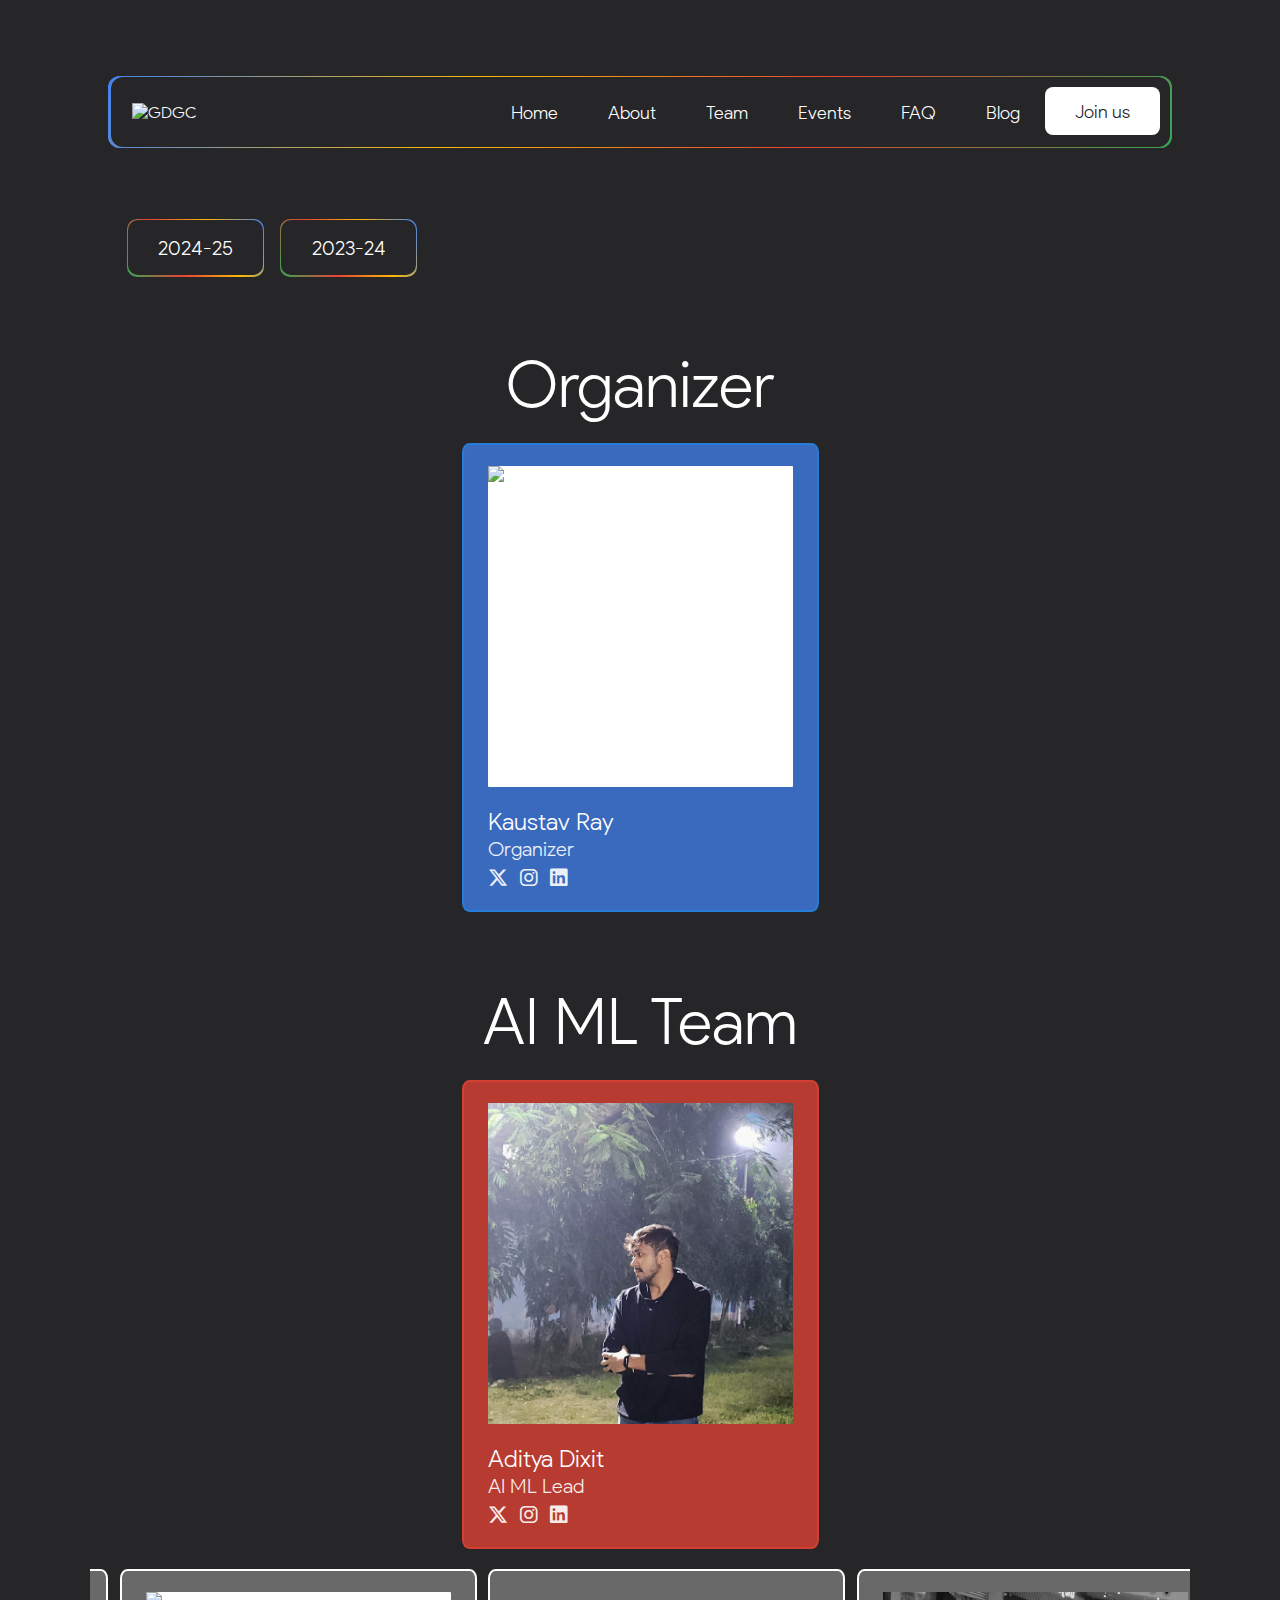
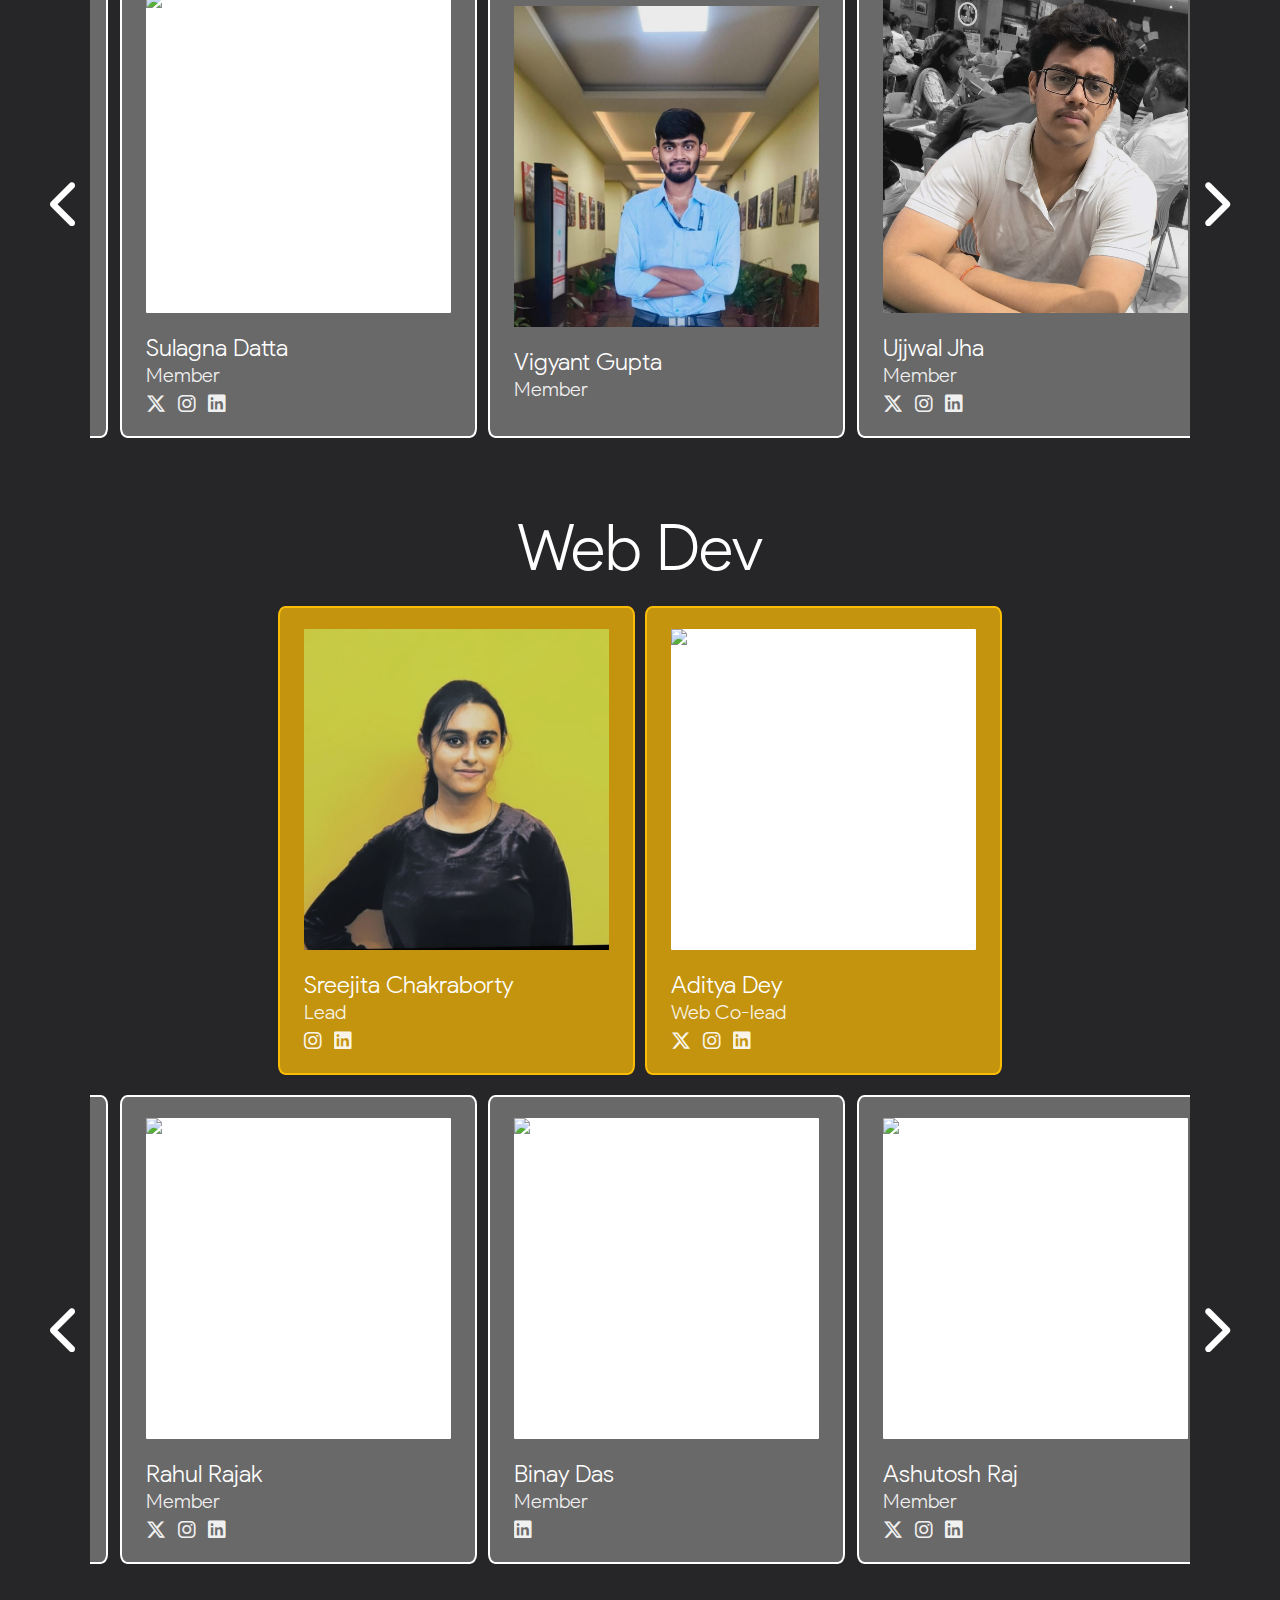
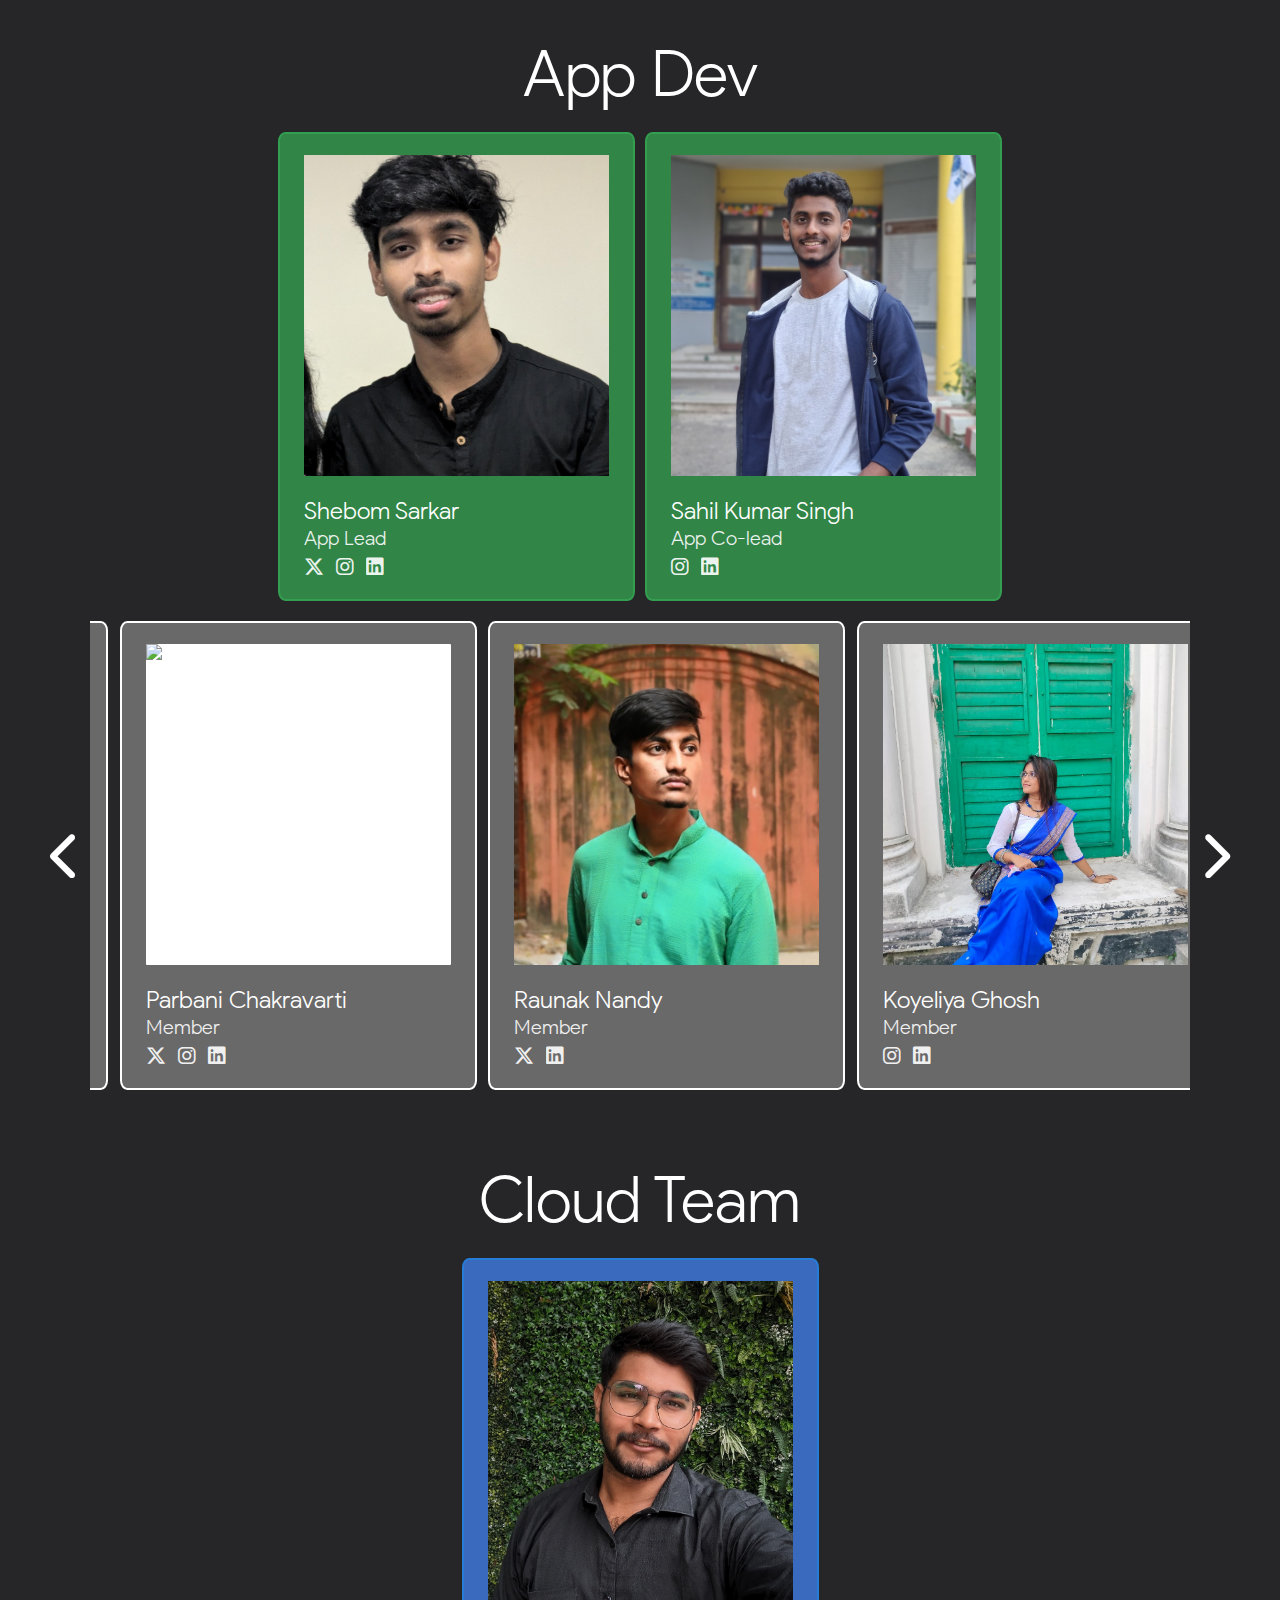
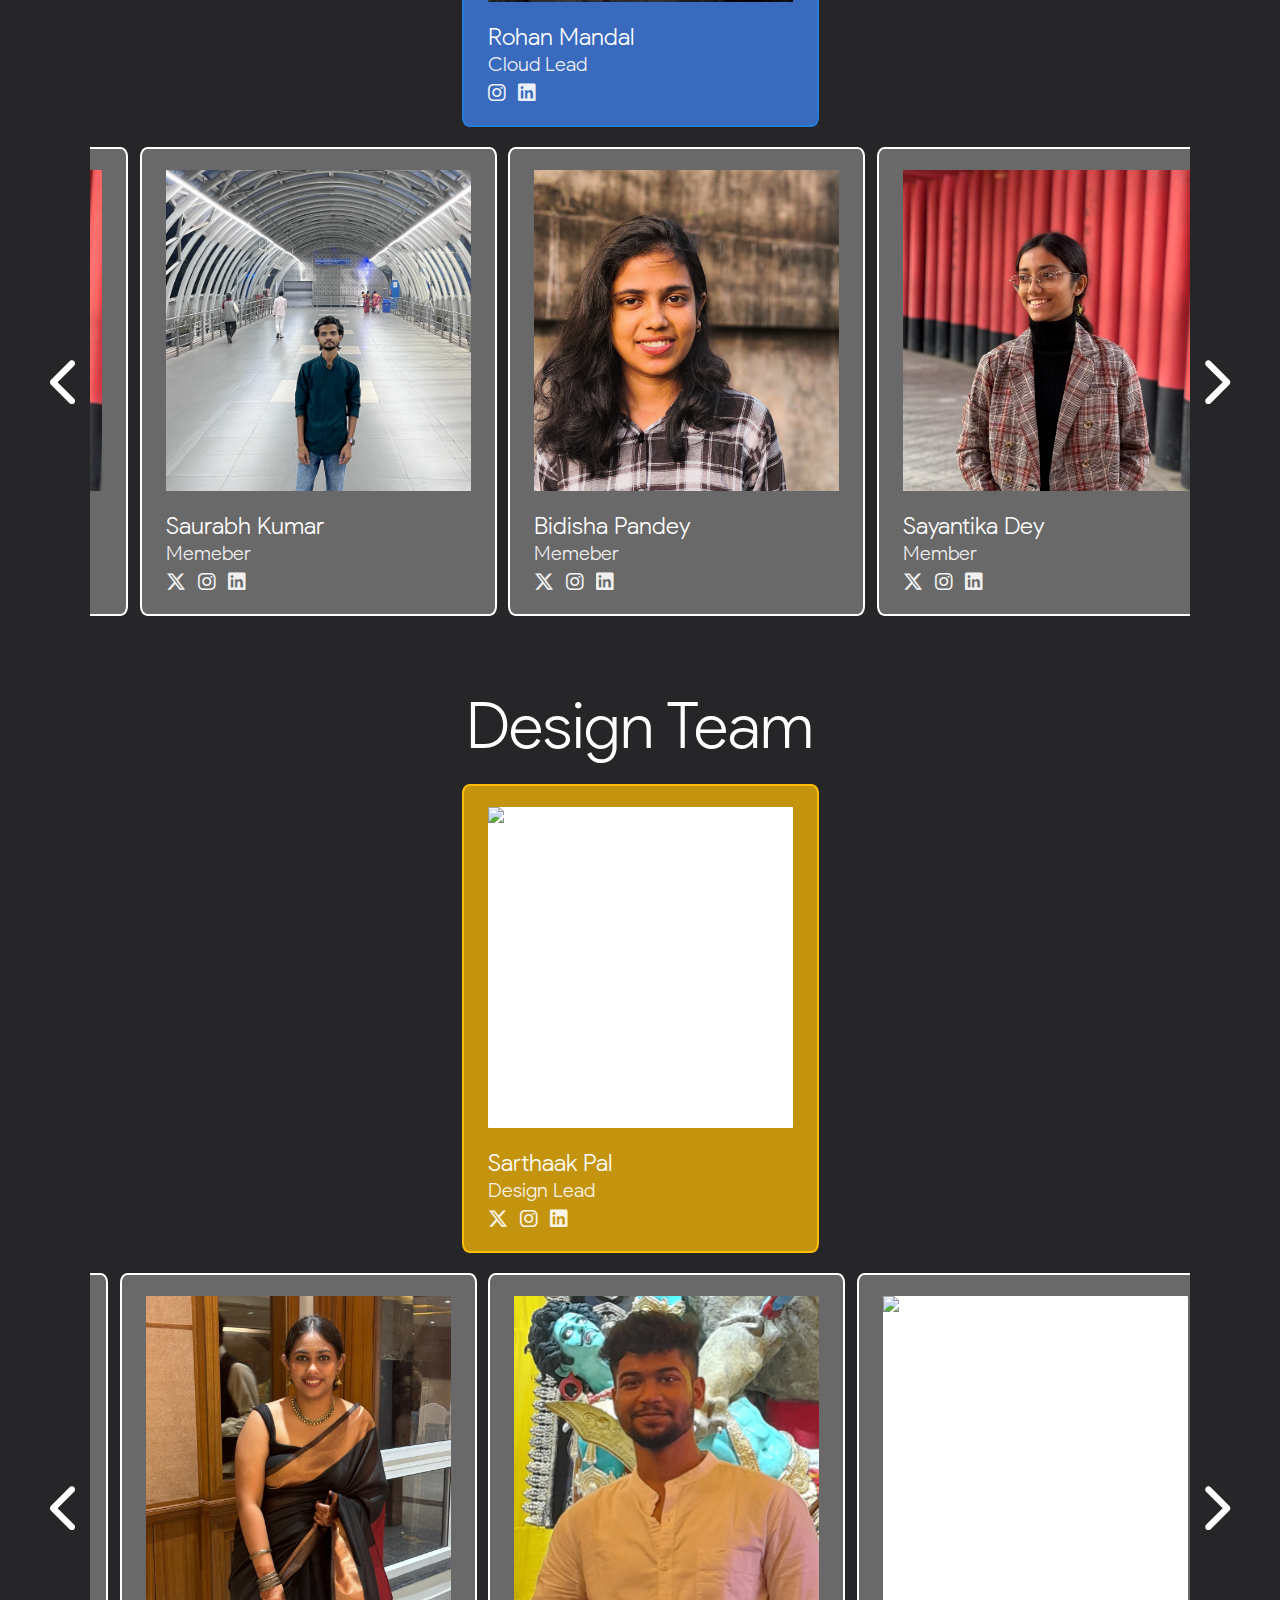
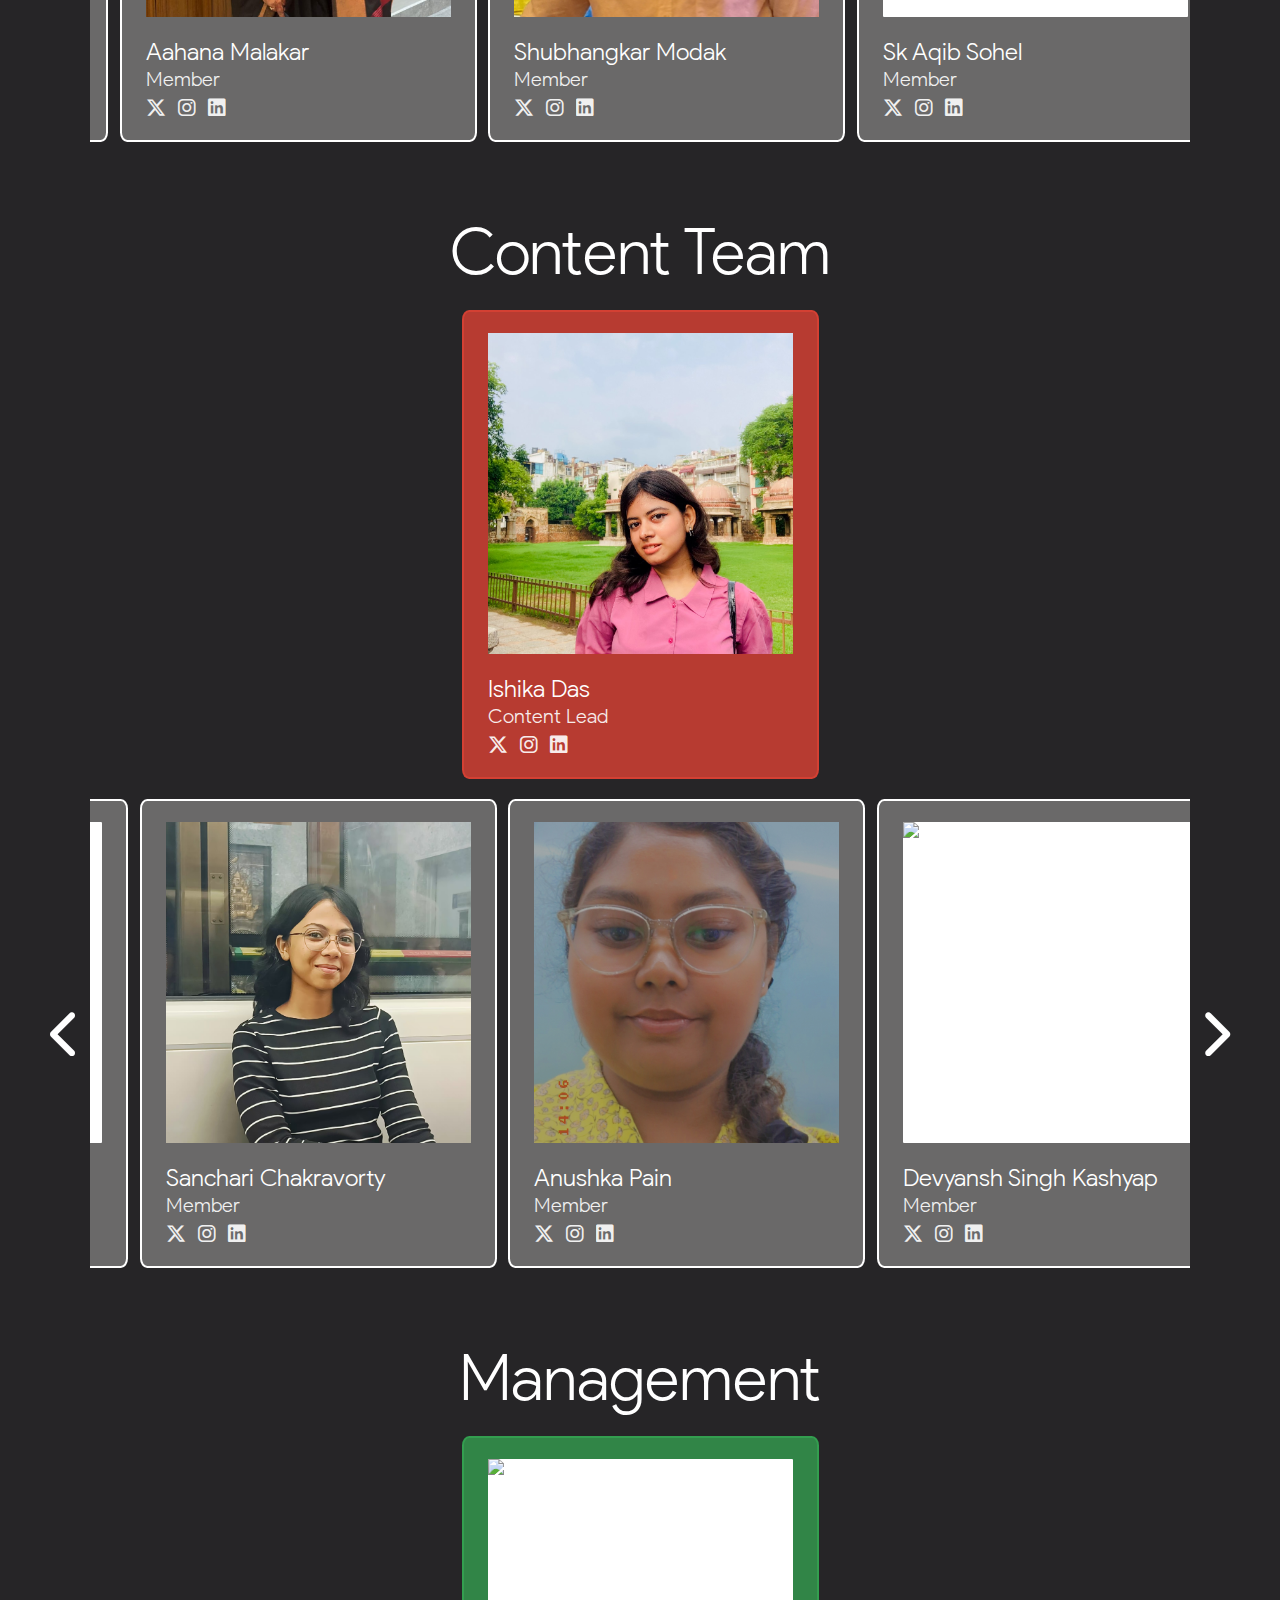
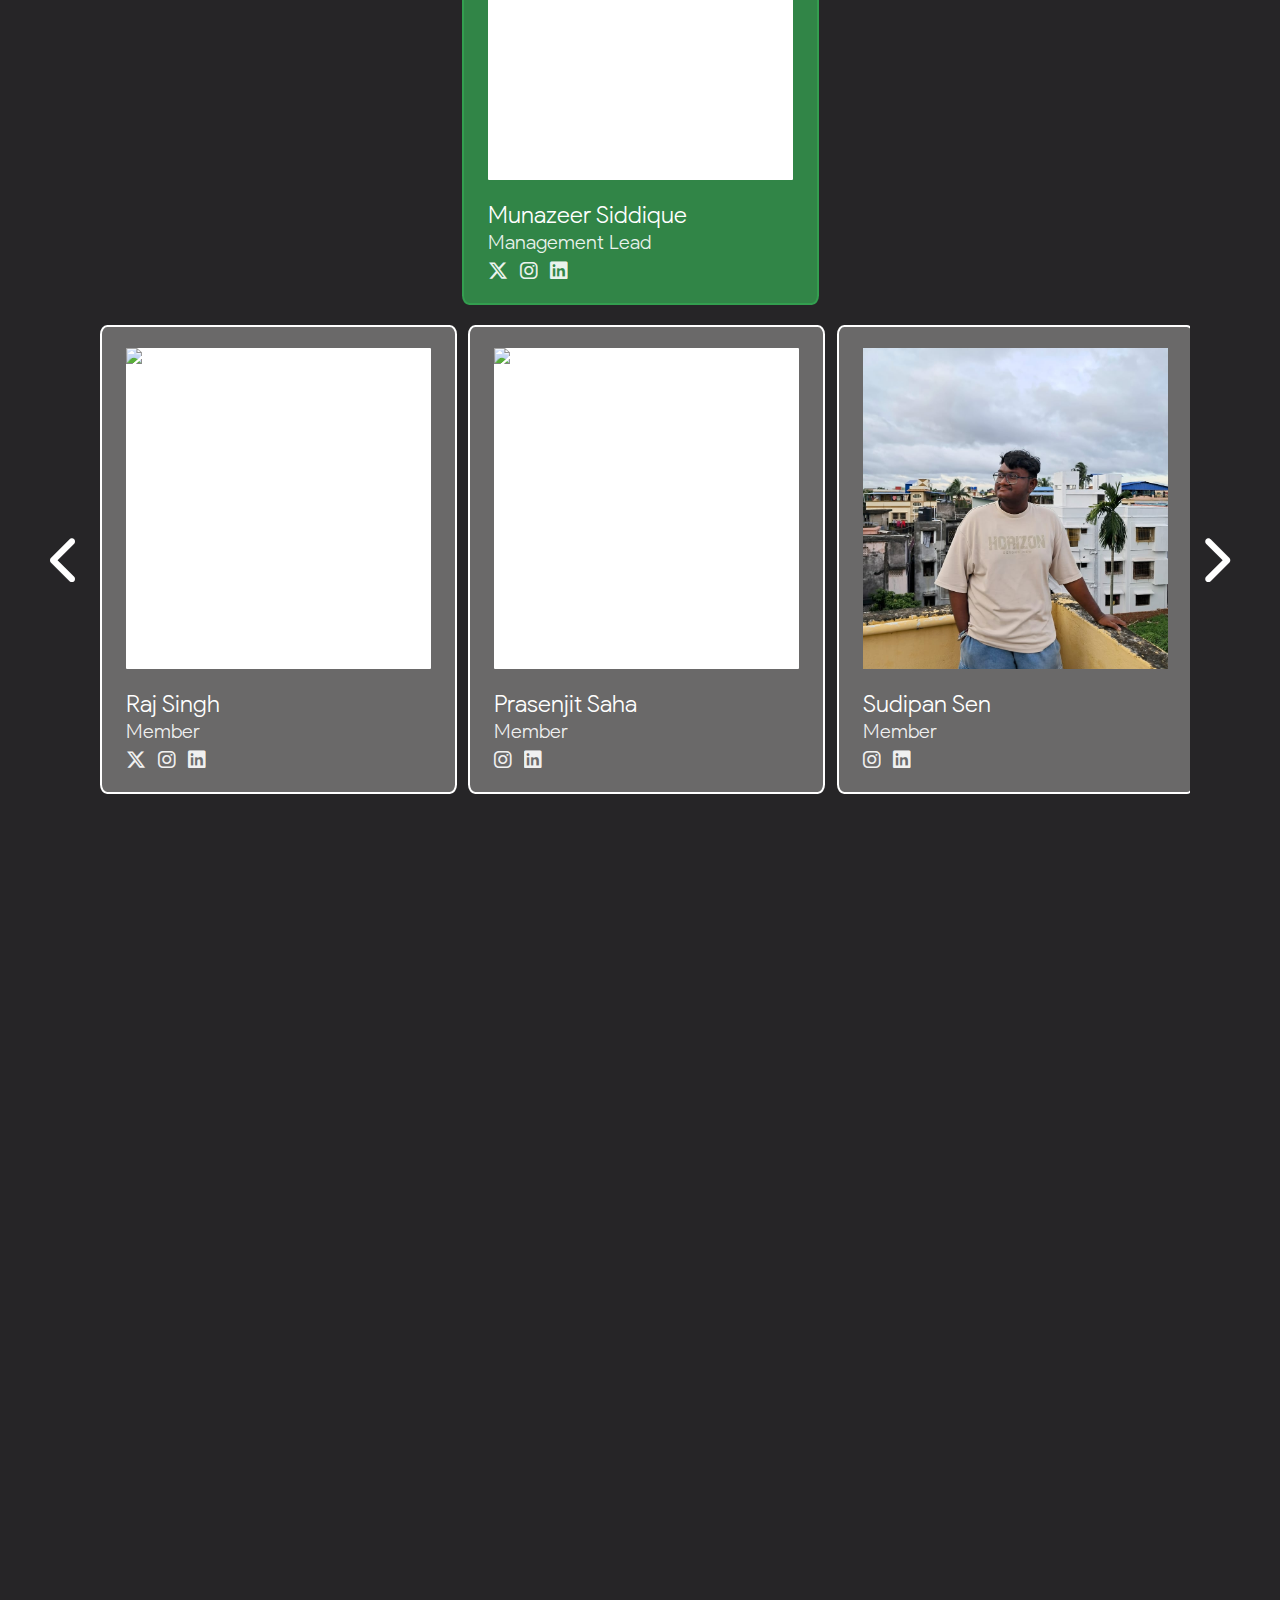
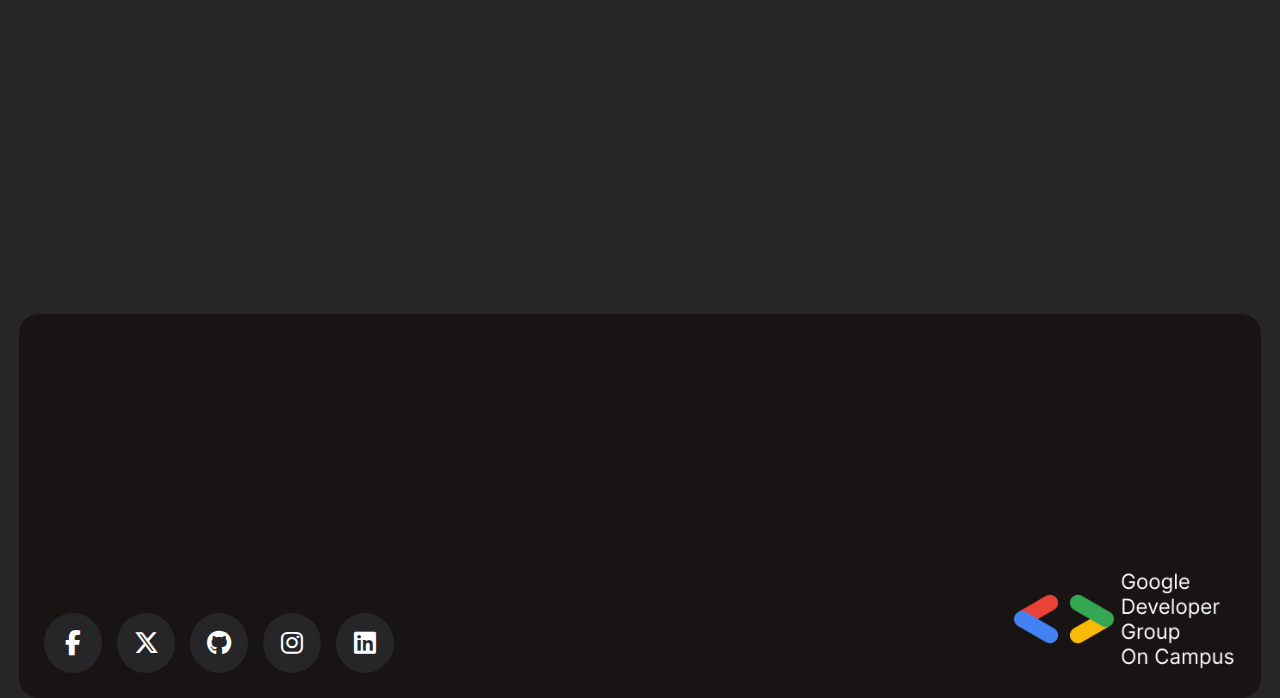
==== commit e83e4635: "Update indexx.html" ====
--- a/indexx.html
+++ b/indexx.html
@@ -908,9 +908,9 @@
 
     <div class="footer ">
         <div class="footer-icons">
-        <!-- <a href="#"><i class="fa-brands fa-facebook-f"></i></a> -->
-        <!-- <a href="#"><i class="fa-brands fa-x-twitter"></i></a> -->
-        <a href="#"><i class="fa-brands fa-github"></i></a>
+            <a href="https://www.facebook.com/GDSCMSITKol"><i class="fa-brands fa-facebook-f"></i></a>
+            <a href="https://x.com/gdg_msit"><i class="fa-brands fa-x-twitter"></i></a>
+            <a href="#"><i class="fa-brands fa-github"></i></a>
         <a href="https://www.instagram.com/gdgc_msit/"><i class="fa-brands fa-instagram"></i></a>
         <a href="https://www.linkedin.com/company/google-developer-group-on-campus-msit/posts/?feedView=all"><i class="fa-brands fa-linkedin"></i></a>
         <!-- <a href="#"><i class="fa-brands fa-youtube"></i></a> -->
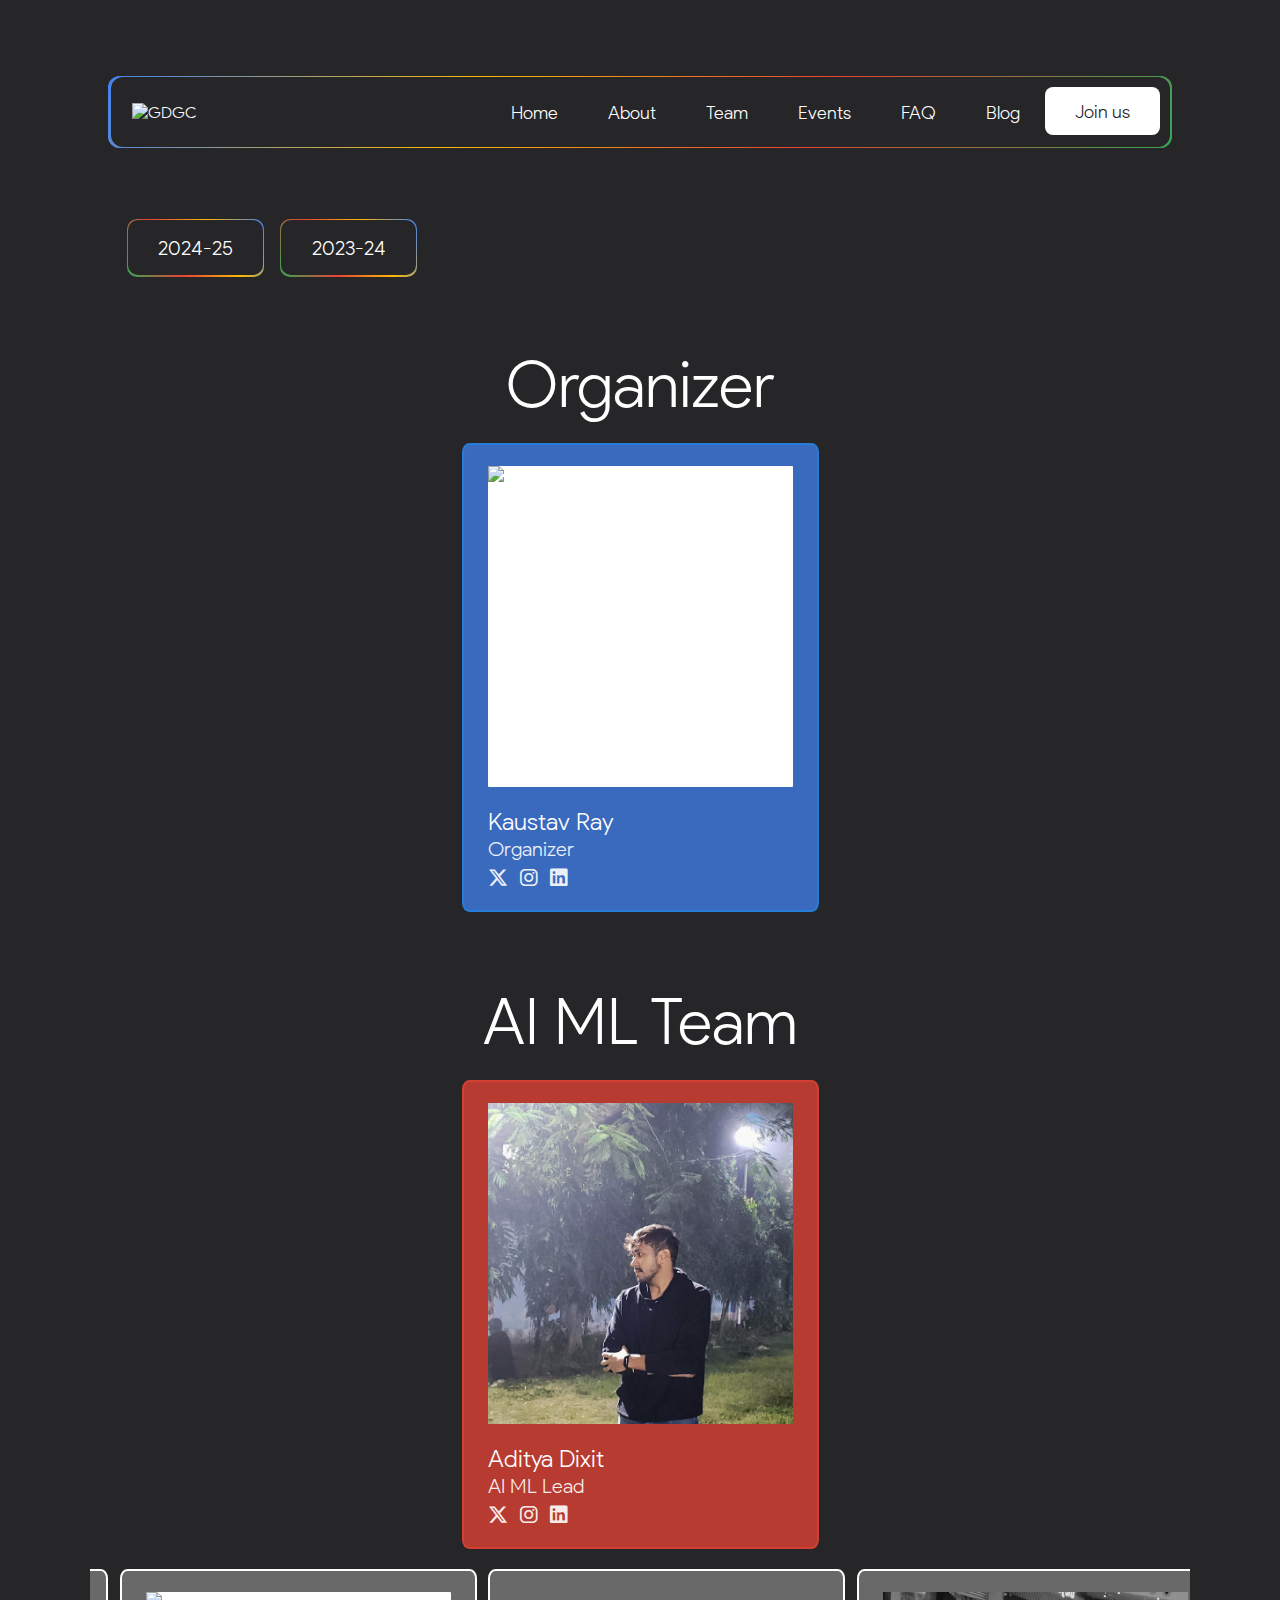
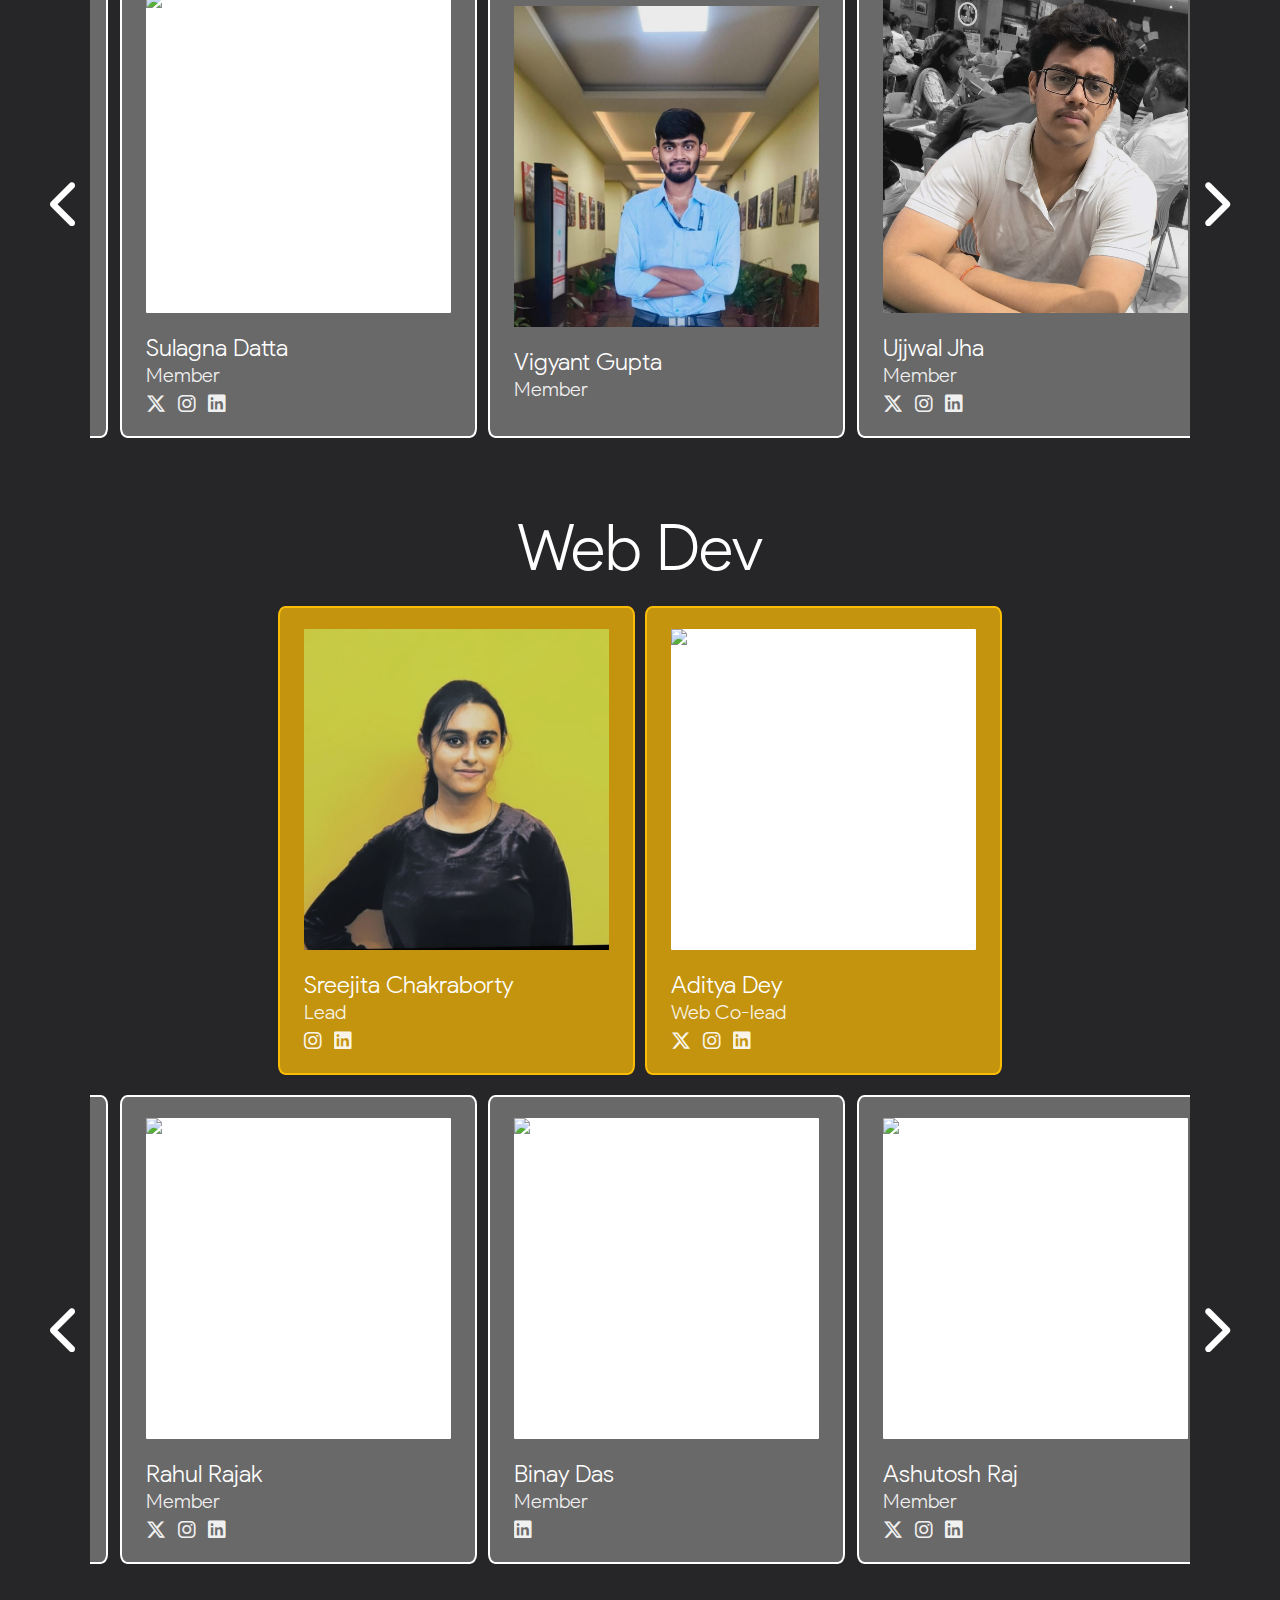
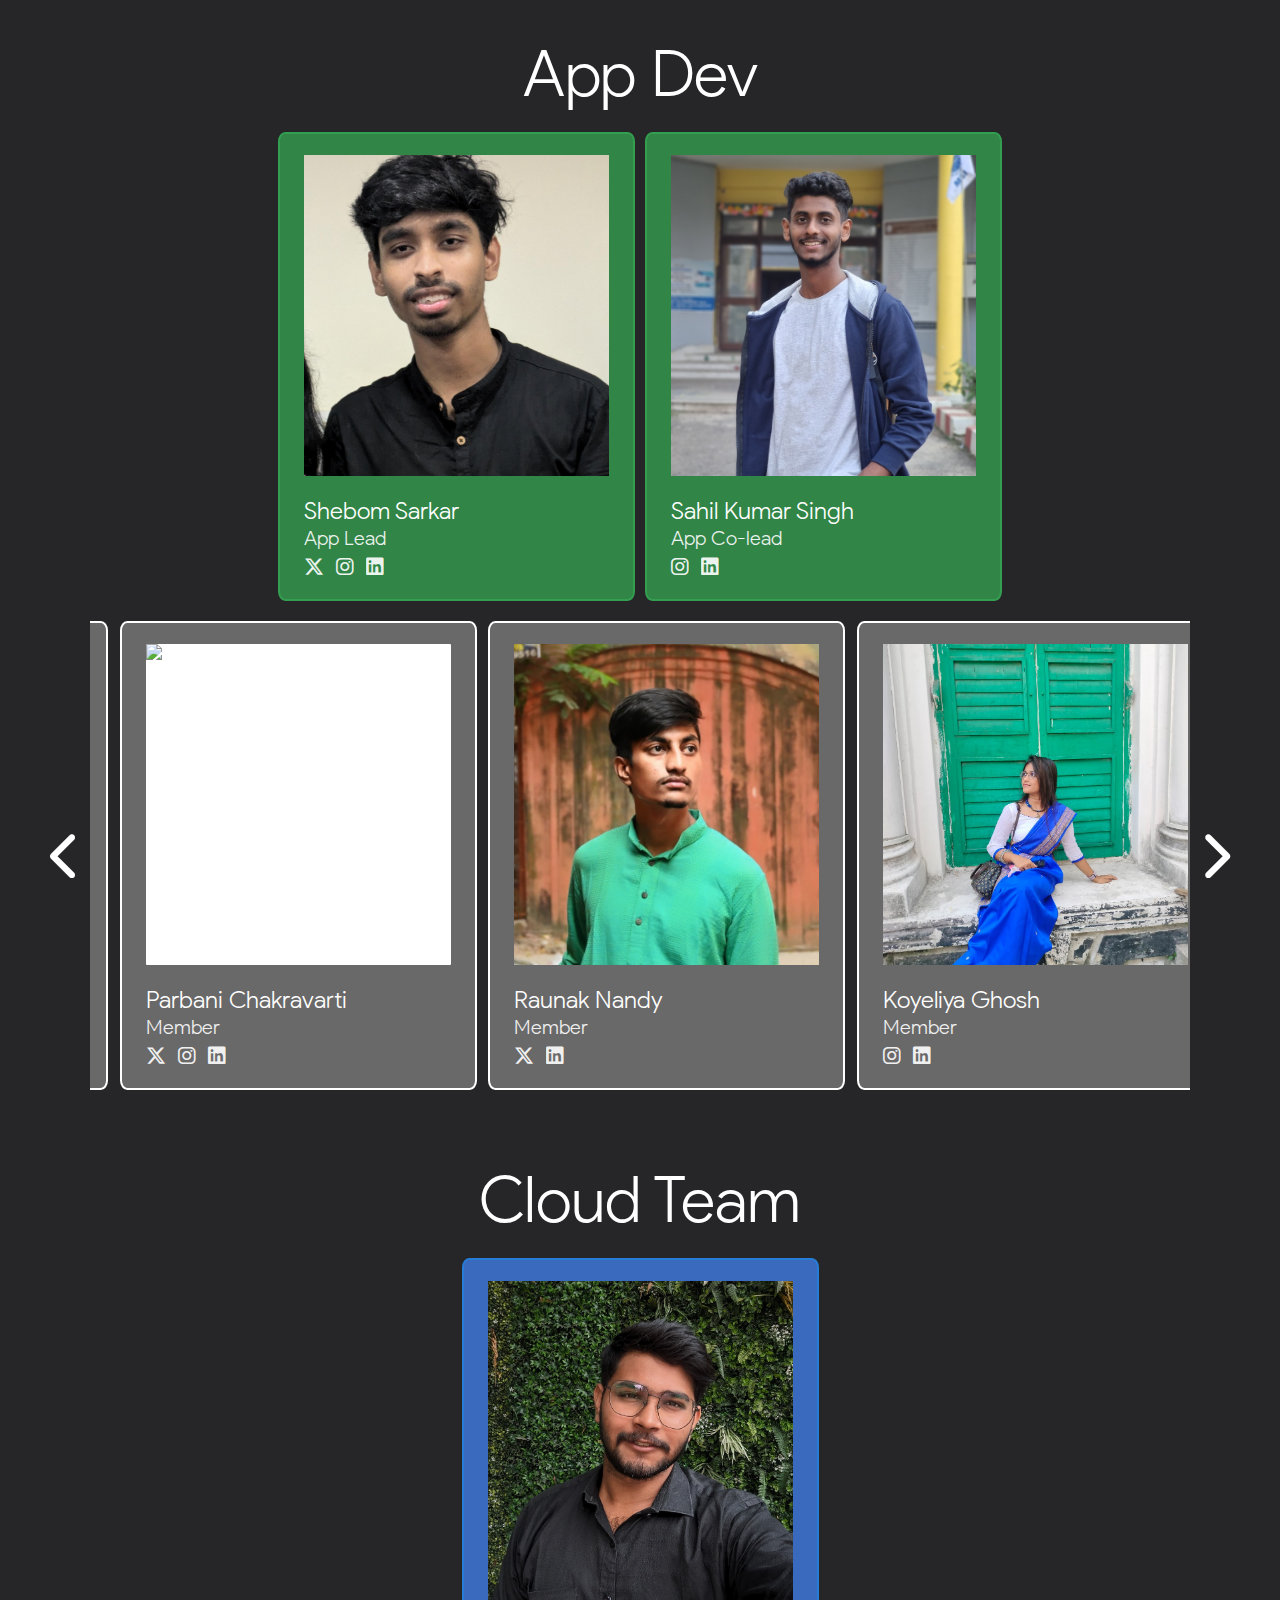
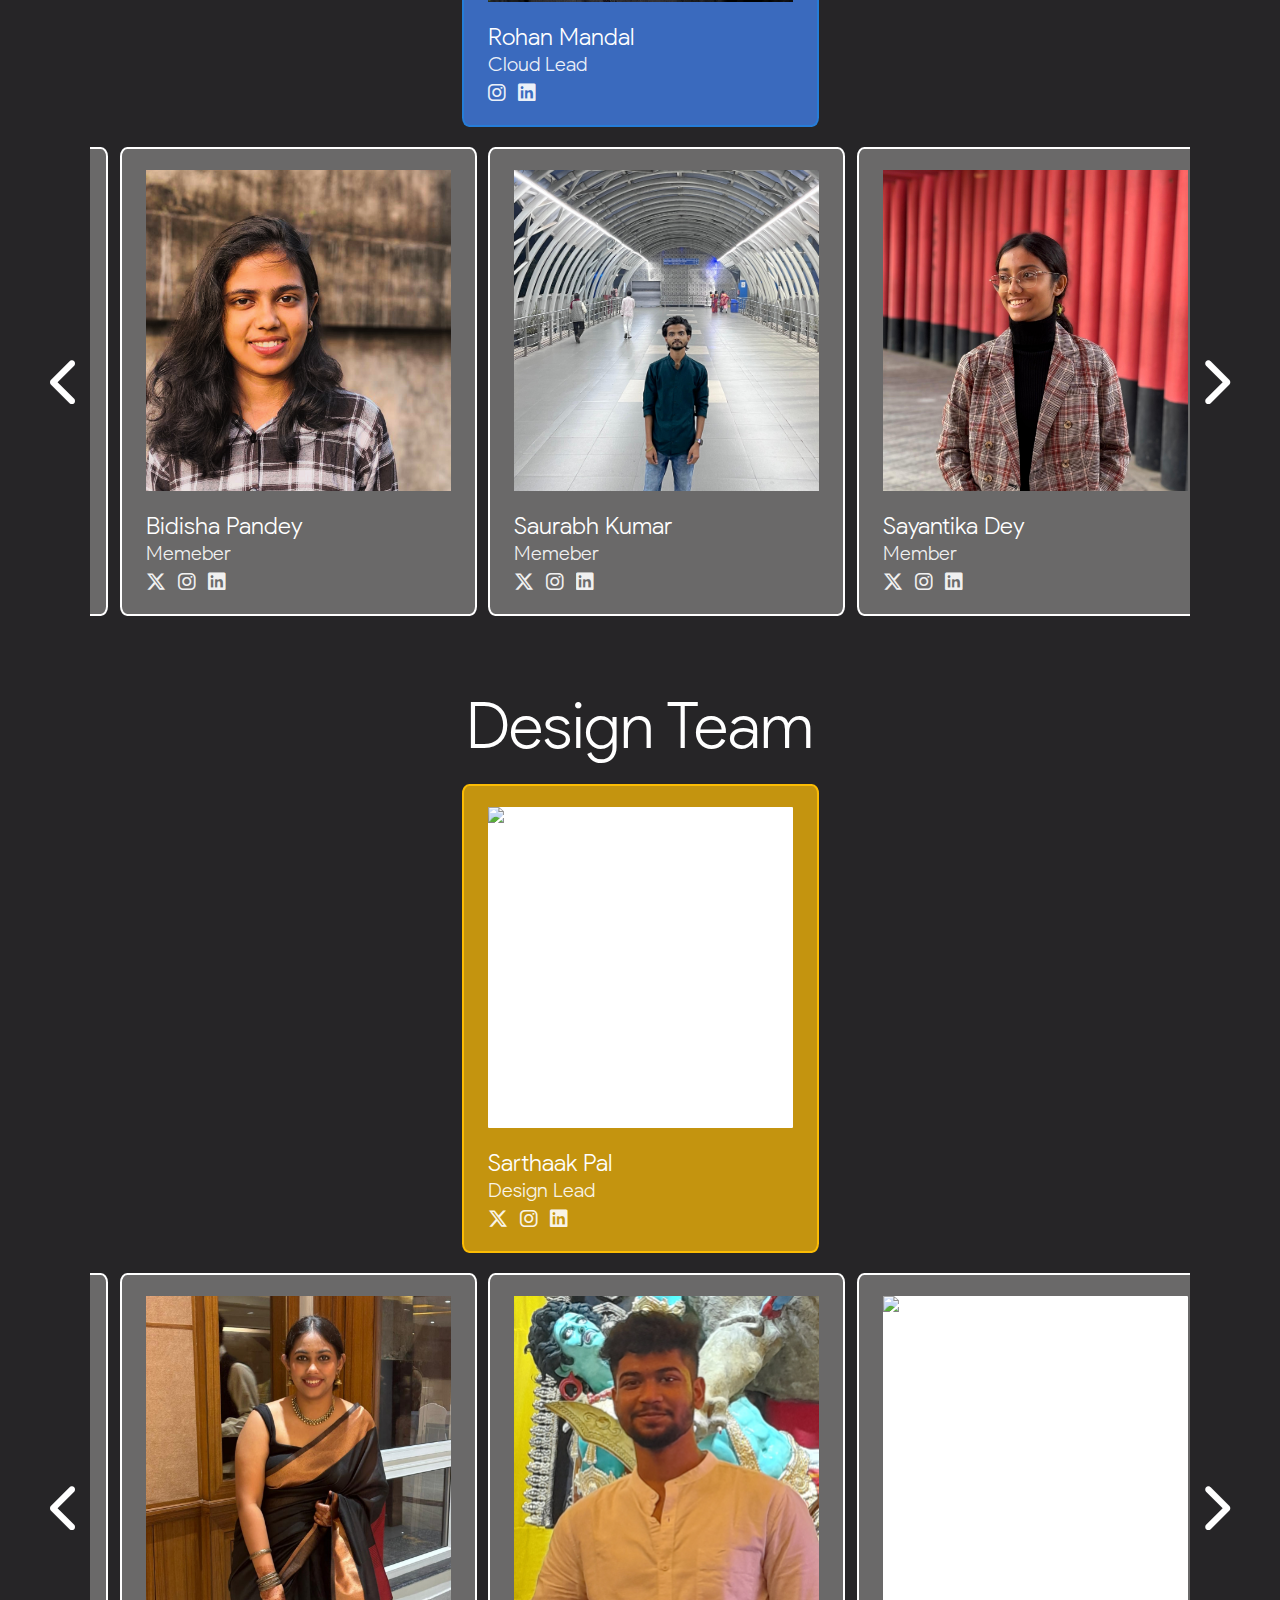
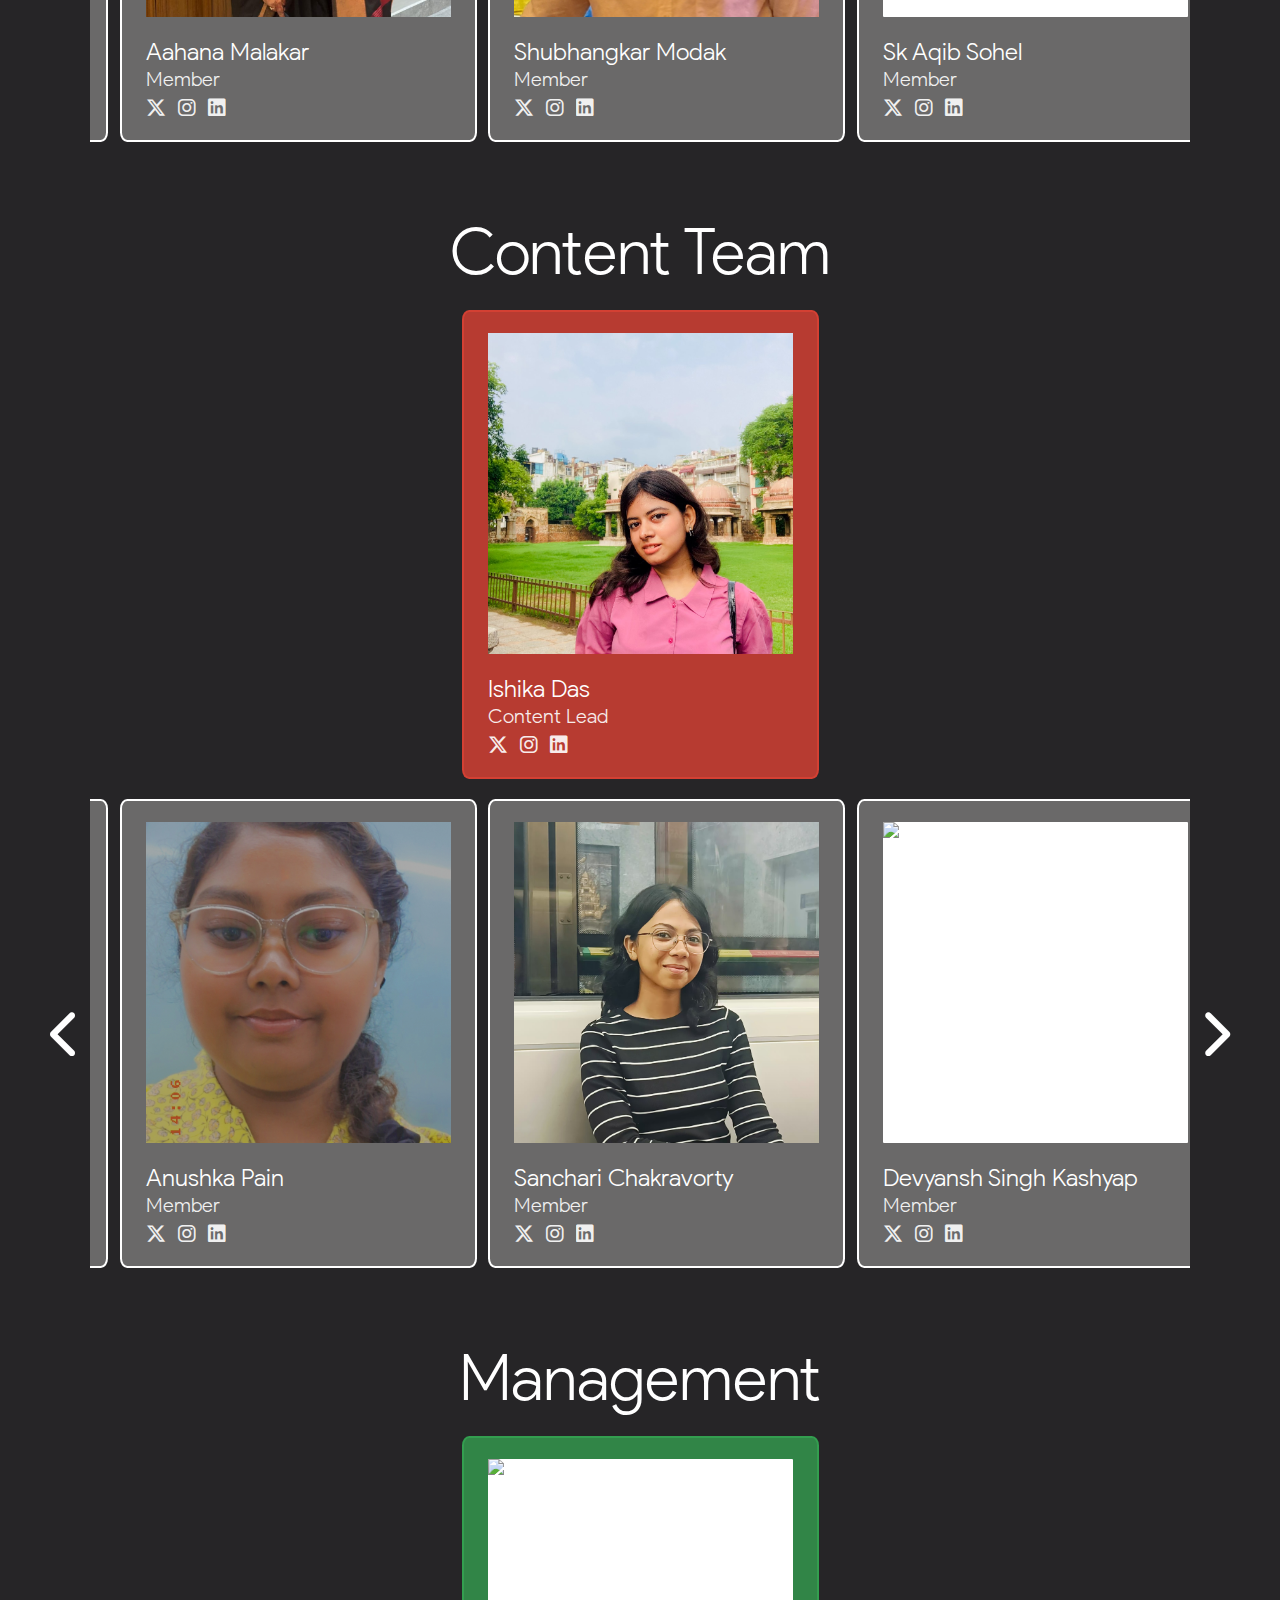
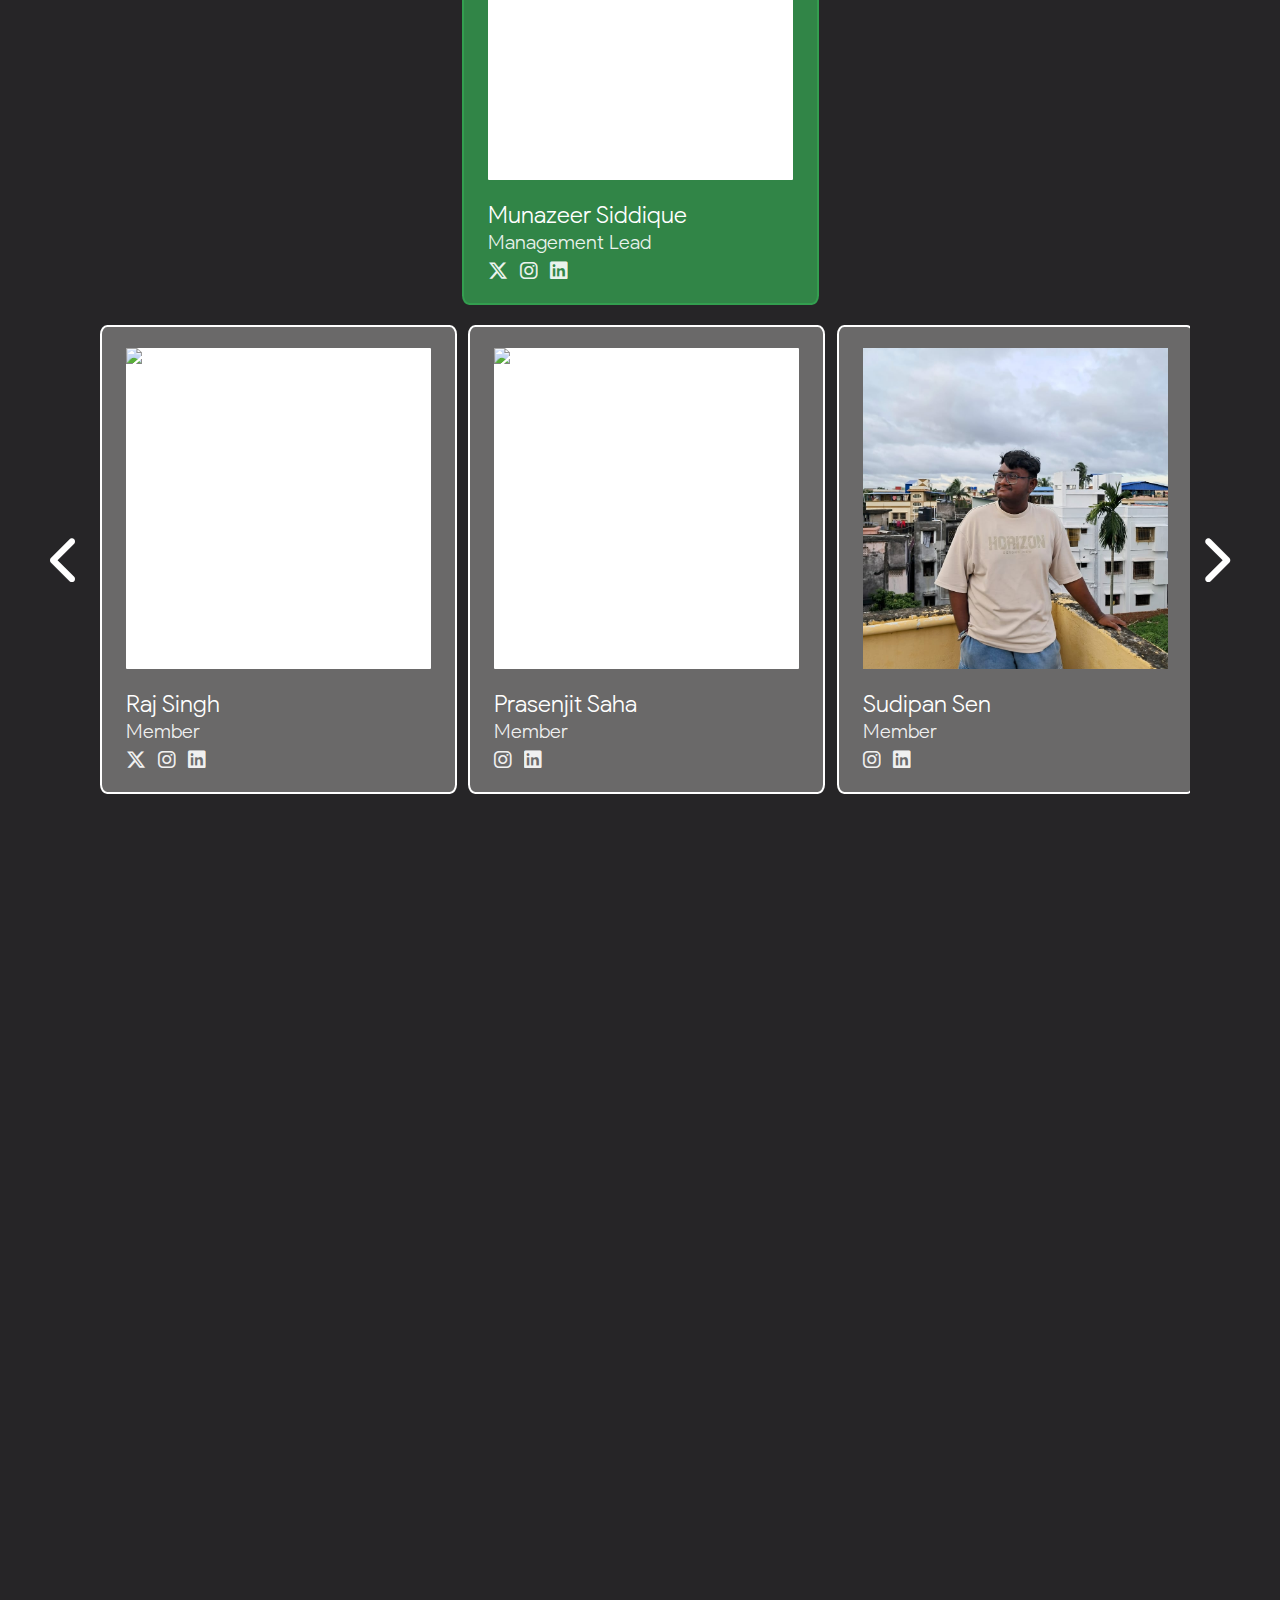
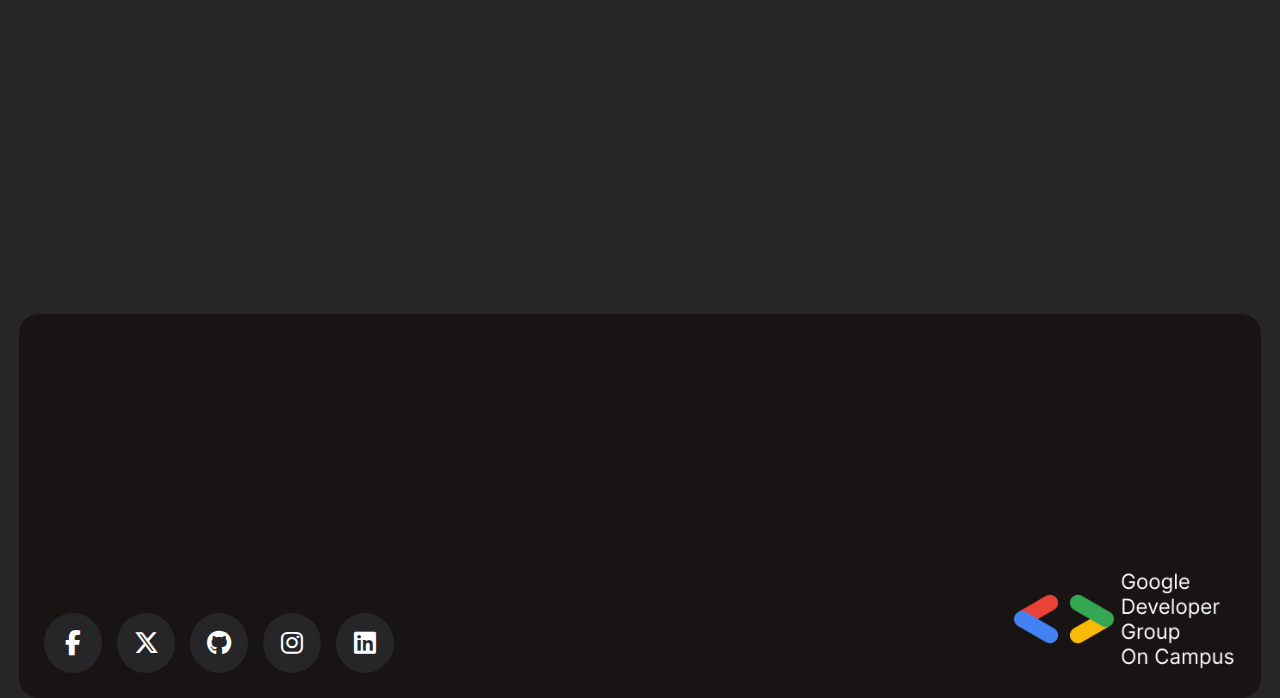
==== commit 95c1dcbd: "Update indexx.html" ====
--- a/indexx.html
+++ b/indexx.html
@@ -570,7 +570,27 @@
                             </div>
                         </div>
                     </div>
-                </div>
+                    <div class="card">
+                        <div class="card-img">
+                            <img src="/pfp 2k24-25/Saurabh Kumar.jpg" alt="Profile">
+                        </div>
+                        <div class="card-txt">
+                            <div class="txt-name">Saurabh Kumar</div>
+                            <div class="txt-designation">Memeber</div>
+                            <div class="txt-logo">
+                                <a href="https://x.com/_Mr_Jarvis_?t=t3RPYgwfSCwOEwPt77B5Ug&s=09"><i
+                                        class="fa-brands fa-x-twitter"></i></a>
+                                <a href="https://www.instagram.com/saurabh._.0?igsh=MWFoanE5YzgycDl4MA=="><i
+                                        class="fa-brands fa-instagram"></i></a>
+                                <a
+                                    href="https://www.linkedin.com/in/saurabh-kumar-8859b72a5?utm_source=share&utm_campaign=share_via&utm_content=profile&utm_medium=android_app"><i
+                                        class="fa-brands fa-linkedin"></i></a>
+                            </div>
+                        </div>
+                    </div>
+                    
+                </div>
+                
 
                 <button class="arrow right-arrow" id="right"><i class="fas fa-chevron-right"></i></button>
             </div>
@@ -771,6 +791,25 @@
                             </div>
                         </div>
                     </div>
+                    <div class="card">
+                        <div class="card-img">
+                            <img src="/pfp 2k24-25/Sanchari Chakravorty.jpg" alt="Profile">
+                        </div>
+                        <div class="card-txt">
+                            <div class="txt-name">Sanchari Chakravorty</div>
+                            <div class="txt-designation">Member</div>
+                            <div class="txt-logo">
+                                <a href="https://x.com/Sanchar97273626?t=EjUTBTTrclirx2i8zq8jOQ&s=08"><i
+                                        class="fa-brands fa-x-twitter"></i></a>
+                                <a href="https://www.instagram.com/29_sanchari?igsh=MXc4cDJ0bnEwd2xkdw=="><i
+                                        class="fa-brands fa-instagram"></i></a>
+                                <a
+                                    href="https://www.linkedin.com/in/sanchari-chakravorty?utm_source=share&utm_campaign=share_via&utm_content=profile&utm_medium=android_app"><i
+                                        class="fa-brands fa-linkedin"></i></a>
+                            </div>
+                        </div>
+                    </div>
+                    
                 </div>
 
                 <button class="arrow right-arrow" id="right"><i class="fas fa-chevron-right"></i></button>
--- a/style.css
+++ b/style.css
@@ -221,6 +221,7 @@
   color: var(--txt-color);
   font-size: 24px;
 }
+
 
 /* ----------------------------------------------Navbar------------------------------------------------------ */
 
